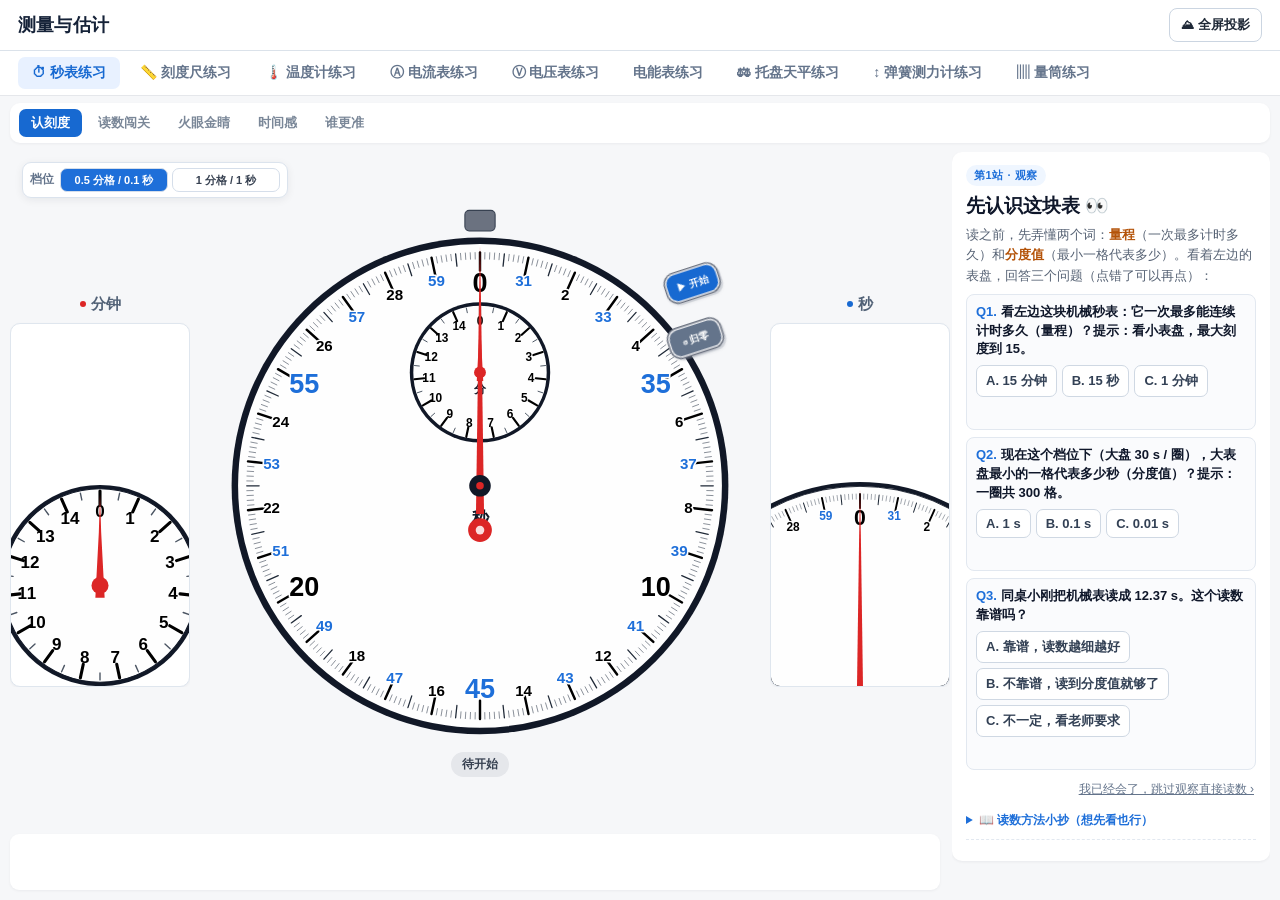
==== index.html @ d0ea03cc "Use slimmer separated segments for the meter LCD" ====
<!DOCTYPE html>
<html lang="zh-CN">
<head>
<meta charset="UTF-8">
<meta name="viewport" content="width=device-width, initial-scale=1.0">
<title>测量与估计</title>
<style>
  * { box-sizing: border-box; margin: 0; padding: 0; }
  html, body { height: 100%; }
  body {
    font-family: "Microsoft YaHei", "PingFang SC", "Segoe UI", sans-serif;
    background: #f0f2f5;
    color: #1f2937;
    display: flex;
    flex-direction: column;
    overflow: hidden;
  }
  header {
    display: flex; align-items: center; justify-content: space-between;
    padding: 8px 20px;
    background: #ffffff;
    border-bottom: 2px solid #1e6fd9;
    flex: 0 0 auto;
    z-index: 10;
  }
  header h1 { font-size: clamp(16px, 2vmin, 24px); color: #1e6fd9; }
  button { font-family: inherit; cursor: pointer; }

  /* ========== 主三栏布局 ========== */
  .workspace {
    flex: 1 1 auto; display: flex; min-height: 0; overflow: hidden;
  }

  /* ------ 第一栏：完整秒表（左） ------ */
  .col-watch {
    flex: 0 0 52%;
    display: flex; flex-direction: column;
    align-items: center; justify-content: center;
    padding: 10px; min-width: 0;
  }
  .watch-container {
    width: min(84vmin, 744px);
    height: min(84vmin, 744px);
    max-width: 100%; max-height: calc(100% - 44px);
  }
  .watch-container svg { width: 100%; height: 100%; display: block; }
  .status-bar {
    margin-top: 8px;
    font-size: clamp(15px, 2vmin, 22px); font-weight: bold;
    padding: 6px 24px; border-radius: 999px; letter-spacing: 1px;
    white-space: nowrap;
  }
  .status-bar.idle    { background: #e5e7eb; color: #374151; }
  .status-bar.running { background: #dcfce7; color: #15803d; animation: pulse 1s infinite; }
  .status-bar.stopped { background: #fee2e2; color: #b91c1c; }
  @keyframes pulse { 50% { opacity: 0.55; } }

  /* ------ 第二栏：两个局部放大图 ------ */
  .col-zoom {
    flex: 1 1 auto; display: flex; flex-direction: column;
    justify-content: flex-start;
    gap: 8px; padding: 10px 4px; min-width: 0; overflow: hidden;
  }

  .zoom-card {
    flex: 0 0 45%;
    background: transparent; border: 0;
    padding: 0; display: flex; flex-direction: column;
    overflow: hidden; min-height: 0;
  }

  .zoom-card-title {
    font-size: 24px; font-weight: bold; color: #1e6fd9;
    margin: 0 0 1px 3px; padding-left: 7px;
    border-left: 3px solid #1e6fd9; flex: 0 0 auto;
    line-height: 1.2;
  }

  .zoom-svg-wrap {
    flex: 1 1 auto; display: flex; align-items: stretch; justify-content: stretch;
    min-height: 0; overflow: hidden; background: #fff; position: relative;
    border-radius: 8px; box-shadow: 0 2px 4px rgba(0,0,0,0.05);
  }

  .zoom-svg-wrap svg {
    width: 100%; height: 100%; display: block;
  }

  /* 放大图遮罩（计时中显示） */
  .zoom-placeholder {
    display: none; width: 100%; height: 100%;
    align-items: center; justify-content: center;
    color: #4b5563; font-size: 15px; font-weight: bold;
    background: #f3f4f6; position: absolute; top: 0; left: 0; z-index: 2;
  }
  .is-running .zoom-placeholder { display: flex; }
  .is-running svg { display: none; }

  /* ------ 第三栏：控制面板（右） ------ */
  .ctrl-panel {
    flex: 0 0 280px; display: flex; flex-direction: column; gap: 8px;
    padding: 10px 14px; background: #ffffff;
    border-left: 1px solid #d1d5db; overflow-y: auto; min-width: 220px;
  }

  .mode-toggle { display: flex; gap: 6px; margin-bottom: 6px; }
  .mode-btn {
    flex: 1; border: 2px solid #cbd5e1; background: #fff; color: #374151;
    border-radius: 8px; padding: 7px 4px; font-size: 12px; font-weight: bold; line-height: 1.3;
  }
  .mode-btn.active { background: #1e6fd9; border-color: #1e6fd9; color: #fff; }
  .btn {
    border: 2px solid #cbd5e1; background: #ffffff; color: #1f2937;
    border-radius: 8px; padding: 9px 10px; font-size: 15px; font-weight: bold;
    transition: all .15s;
  }
  .btn:hover:not(:disabled) { background: #eff6ff; border-color: #1e6fd9; }
  .btn:disabled { opacity: .45; cursor: not-allowed; }
  .btn.big { width: 100%; padding: 13px; font-size: 18px; border-radius: 10px; }
  .btn.start { background: #16a34a; border-color: #16a34a; color: #fff; }
  .btn.start:hover:not(:disabled) { background: #15803d; }
  .btn.stop { background: #dc2626; border-color: #dc2626; color: #fff; }
  .btn.stop:hover:not(:disabled) { background: #b91c1c; }
  .btn.primary { background: #1e6fd9; border-color: #1e6fd9; color: #fff; flex: 1; }
  .btn.primary:hover:not(:disabled) { background: #1a5bb5; }
  .row { display: flex; gap: 8px; }
  .row .btn { flex: 1; }

  .answer-section h2 {
    font-size: 15px; color: #1e6fd9; border-left: 4px solid #1e6fd9;
    padding-left: 8px; margin: 6px 0 5px;
  }
  .inputs { display: flex; align-items: center; gap: 6px; flex-wrap: wrap; }
  .inputs label { font-size: 16px; font-weight: bold; }
  .inputs input {
    width: 72px; font-size: 19px; font-weight: bold; text-align: center;
    padding: 6px 4px; border: 2px solid #cbd5e1; border-radius: 8px; color: #1f2937;
  }
  .inputs input:focus { outline: none; border-color: #1e6fd9; }

  .feedback {
    margin-top: 6px; padding: 10px; border-radius: 8px;
    font-size: 15px; font-weight: bold; line-height: 1.5; display: none;
  }
  .feedback.good { display: block; background: #dcfce7; color: #15803d; border: 2px solid #16a34a; }
  .feedback.warn { display: block; background: #ffedd5; color: #c2410c; border: 2px solid #ea580c; }
  .feedback.bad  { display: block; background: #fee2e2; color: #b91c1c; border: 2px solid #dc2626; }

  .answer-box {
    padding: 10px 12px; border-radius: 8px; background: #fffbeb;
    border: 2px solid #f59e0b; font-size: 14px; line-height: 1.6;
  }
  .answer-box .big { font-size: 18px; font-weight: bold; color: #b45309; }
  .answer-overlay {
    display: none; position: fixed; top: 0; left: 0; width: 100%; height: 100%;
    background: rgba(0,0,0,0.45); z-index: 1000;
    align-items: center; justify-content: center;
  }
  .answer-overlay.show { display: flex; }
  .answer-modal {
    background: #fffbeb; border: 3px solid #f59e0b; border-radius: 16px;
    padding: 24px 32px; max-width: 800px; width: 90%;
    box-shadow: 0 8px 32px rgba(0,0,0,0.25); position: relative;
    font-size: 16px; line-height: 1.7;
  }
  .answer-modal .big { font-size: 36px; font-weight: bold; color: #b45309; margin: 0; white-space: nowrap; }
  .answer-modal .detail { font-size: 15px; color: #374151; margin-top: 4px; }
  .answer-modal .close-btn {
    position: absolute; top: 10px; right: 14px; font-size: 24px;
    background: none; border: none; cursor: pointer; color: #92400e; line-height: 1;
  }
  .answer-modal .close-btn:hover { color: #dc2626; }
  .hidden { display: none !important; }

  /* ========== 标签页导航 ========== */
  .tabs { display: flex; gap: 6px; padding: 8px 20px; background: #ffffff; border-bottom: 2px solid #e5e7eb; flex: 0 0 auto; }
  .tab-btn {
    border: 2px solid #cbd5e1; background: #fff; color: #374151;
    border-radius: 8px; padding: 8px 18px; font-size: 15px; font-weight: bold; cursor: pointer;
  }
  .tab-btn.active { background: #1e6fd9; border-color: #1e6fd9; color: #fff; }
  .tab-panel { display: none; flex: 1 1 auto; min-height: 0; }
  .tab-panel.active { display: flex; flex-direction: column; }

  /* ========== 刻度尺练习 ========== */
  .ruler-workspace {
    flex: 1 1 auto; display: flex; min-height: 0; overflow: hidden;
  }
  .ruler-main {
    flex: 0 0 55%; display: flex; flex-direction: column;
    align-items: center; justify-content: center; padding: 10px; min-width: 0;
  }
  .ruler-svg-wrap {
    width: 100%; max-width: 900px; background: #fff; border-radius: 8px;
    box-shadow: 0 2px 4px rgba(0,0,0,0.05); padding: 10px; position: relative;
  }
  .ruler-svg-wrap svg { width: 100%; height: auto; display: block; }
  .ruler-status {
    margin-top: 8px; font-size: clamp(15px, 2vmin, 22px); font-weight: bold;
    padding: 6px 24px; border-radius: 999px; letter-spacing: 1px; white-space: nowrap;
  }
  .ruler-status.idle    { background: #e5e7eb; color: #374151; }
  .ruler-status.ready   { background: #fee2e2; color: #b91c1c; }
  .ruler-zoom-col {
    flex: 1 1 auto; display: flex; flex-direction: column; justify-content: flex-start;
    gap: 8px; padding: 10px 4px; min-width: 0; overflow: hidden;
  }
  .ruler-zoom-card { flex: 1 1 auto; display: flex; flex-direction: column; min-height: 0; overflow: hidden; }
  .ruler-zoom-card .zoom-card-title {
    font-size: 24px; font-weight: bold; color: #4b5563;
    margin: 0 0 3px 3px; padding-left: 7px; border-left: 3px solid #4b5563; flex: 0 0 auto; line-height: 1.2;
  }
  .ruler-zoom-card .ruler-zoom-wrap {
    flex: 1 1 auto; min-height: 0; overflow: hidden; background: #fff; border-radius: 8px;
    box-shadow: 0 2px 4px rgba(0,0,0,0.05); display: flex; align-items: center; justify-content: center;
  }
  .ruler-zoom-card svg { width: 100%; height: 100%; display: block; }
  @media (max-width: 1100px) {
    .ruler-workspace { flex-direction: column; overflow-y: auto; }
    .ruler-main { flex: none; }
    .ruler-zoom-col { flex: none; min-width: 0; }
    .ruler-zoom-card { flex: 1; }
  }

  .stats {
    font-size: 14px; color: #374151; display: flex; align-items: center; gap: 4px;
    margin-top: 4px;
  }
  .stats b { color: #1e6fd9; font-size: 17px; }
  .stats button { margin-left: auto; font-size: 12px; padding: 3px 8px; border-radius: 6px; border: 1px solid #cbd5e1; background: #fff; }

  details.method { font-size: 13px; color: #374151; margin-top: 4px; }
  details.method summary { cursor: pointer; font-weight: bold; color: #1e6fd9; font-size: 14px; }
  details.method p { margin-top: 4px; line-height: 1.6; }
  .tips { font-size: 12px; color: #4b5563; margin-top: 4px; }

  /* ===== 素养升级组件 ===== */
  .h2-row { display: flex; justify-content: space-between; align-items: center; }
  .h2-row .mode-switch { display: flex; gap: 4px; }
  .mode-switch .mini {
    font-size: 11px; padding: 3px 8px; border-radius: 999px; font-weight: bold;
    border: 1.5px solid #cbd5e1; background: #fff; color: #374151; cursor: pointer;
  }
  .mode-switch .mini.active { background: #1e6fd9; border-color: #1e6fd9; color: #fff; }

  .spec-bar {
    font-size: 12px; line-height: 1.55; color: #374151;
    background: #eff6ff; border: 1.5px solid #bfdbfe; border-radius: 8px;
    padding: 6px 10px; margin-bottom: 6px;
  }
  .spec-bar b { color: #1e6fd9; }
  .spec-bar .cmp { display: block; margin-top: 3px; font-size: 11.5px; color: #92400e; }
  .spec-bar .cmp b { color: #b45309; }

  .diff-toggle { display: flex; gap: 4px; margin: 6px 0 6px; }
  .chip-btn {
    flex: 1; border: 1.5px solid #cbd5e1; background: #fff; color: #374151;
    border-radius: 999px; padding: 3px 2px; font-size: 11.5px; cursor: pointer;
    line-height: 1.25; font-family: inherit;
  }
  .chip-btn:hover { border-color: #1e6fd9; }
  .chip-btn.active { background: #1e6fd9; border-color: #1e6fd9; color: #fff; }

  /* 数字秒表 LCD 读条 */
  .digital-readout {
    display: none; align-items: center; gap: 12px;
    background: #111827; border-radius: 10px; padding: 5px 14px;
    margin: 2px 2px 6px; flex: 0 0 auto;
  }
  .digital-readout.on { display: flex; }
  .digital-readout .lcd {
    font-family: "Consolas", "Courier New", monospace; font-size: 28px; font-weight: bold;
    color: #4ade80; letter-spacing: 2px; white-space: nowrap; line-height: 1.15;
  }
  .digital-readout .lcd-cap { color: #d1d5db; font-size: 11.5px; white-space: nowrap; }
  .digital-readout .lcd-cap b { color: #4ade80; }
  .col-zoom.compare .zoom-card { flex: 1 1 0; }

  /* 读表四步自查 */
  .guide-box { margin-top: 6px; }
  .guide-box .gb-title { font-size: 12px; font-weight: bold; color: #1e6fd9; margin-bottom: 3px; }
  .step {
    display: flex; gap: 6px; font-size: 12px; color: #6b7280;
    border-left: 3px solid #d1d5db; padding: 2px 0 2px 8px; margin: 2px 0;
    line-height: 1.45; transition: all .18s;
  }
  .step b { font-weight: bold; color: #4b5563; white-space: nowrap; }
  .step.hl { color: #1f2937; border-left-color: #f59e0b; background: #fffbeb; border-radius: 0 6px 6px 0; }
  .step.hl b { color: #b45309; }
  .step.ok { color: #15803d; border-left-color: #16a34a; }
  .step.ok b { color: #15803d; }

  /* 错因诊断 */
  .diag-box { margin-top: 4px; }
  .diag-quote {
    font-size: 13.5px; line-height: 1.55; background: #fffbeb;
    border: 1.5px solid #f59e0b; border-radius: 8px; padding: 6px 10px; color: #1f2937;
  }
  .diag-quote b { color: #b45309; }
  .diag-opts { display: grid; grid-template-columns: 1fr; gap: 5px; margin-top: 6px; }
  .diag-opts .btn { font-size: 12px; padding: 7px 6px; line-height: 1.35; text-align: left; }
  .diag-opts .btn.right { background: #dcfce7; border-color: #16a34a; color: #15803d; }
  .diag-opts .btn.wrong { background: #fee2e2; border-color: #dc2626; color: #b91c1c; }
  .diag-hint { font-size: 11.5px; color: #4b5563; margin-top: 4px; line-height: 1.5; }

  /* 量感训练卡 */
  .est-card {
    border: 1.5px solid #bfdbfe; background: #eff6ff; border-radius: 10px;
    padding: 8px 10px; margin-top: 8px;
  }
  .est-card .est-head { font-size: 13px; font-weight: bold; color: #1e6fd9; margin-bottom: 2px; }
  .est-card .est-task { font-size: 12.5px; margin: 3px 0; color: #1f2937; line-height: 1.5; }
  .est-card .est-task b { font-size: 14px; color: #b45309; }
  .est-readout {
    font-family: "Consolas", "Courier New", monospace; font-size: 22px; font-weight: bold;
    color: #111827; text-align: center; margin: 5px 0 4px; min-height: 27px;
  }
  .est-card input { width: 62px; font-size: 14px; }
  .est-small { font-size: 11.5px; color: #4b5563; line-height: 1.5; }
  .est-card .feedback { font-size: 12.5px; padding: 6px 8px; margin-top: 5px; }
  .row .grow0 { flex: 0 0 auto; }
  .row .grow1 { flex: 1; }

  .faq-btn-row { display: flex; gap: 6px; margin: 6px 0 0; }
  .faq-btn-row .btn { flex: 1; font-size: 12px; padding: 6px 4px; line-height: 1.3; }
  details.method .plain { margin-top: 4px; line-height: 1.7; }
  details.method ul { margin: 4px 0 0 18px; line-height: 1.7; }

  @media (max-width: 1100px) {
    .workspace { flex-direction: column; overflow-y: auto; }
    body { overflow: auto; }
    .col-watch { flex: none; }
    .col-zoom { flex: none; flex-direction: row; min-width: 0; }
    .zoom-card { flex: 1; }
    .ctrl-panel { flex: none; border-left: none; border-top: 1px solid #d1d5db; }
  }

  /* ============================================================
     v2 学习旅程布局（面向 13-15 岁：一次只呈现一个环节）
     ============================================================ */
  #tab-watch { overflow: hidden; }

  /* —— 旅程导航条 —— */
  .journey {
    flex: 0 0 auto; display: flex; align-items: center; gap: 2px;
    padding: 8px 14px; margin: 8px 12px 0; background: #ffffff;
    border-radius: 14px; box-shadow: 0 1px 4px rgba(15,23,42,.08);
    flex-wrap: wrap; position: relative; z-index: 5;
  }
  .j-node {
    display: flex; align-items: center; gap: 6px;
    border: 0; background: #f1f5f9; color: #64748b;
    border-radius: 999px; padding: 7px 14px 7px 10px;
    font-size: 15px; font-weight: 700; cursor: pointer;
    transition: all .18s; line-height: 1.2;
  }
  .j-node .j-ic { font-size: 16px; }
  .j-node:hover:not(.cur) { background: #e2e8f0; color: #334155; }
  .j-node.cur {
    background: #1e6fd9; color: #fff;
    box-shadow: 0 3px 10px rgba(30,111,217,.35);
    animation: jpulse 2.2s infinite;
  }
  .j-node.done { background: #dcfce7; color: #15803d; }
  .j-node.cur.done { background: #1e6fd9; color: #fff; box-shadow: 0 3px 10px rgba(30,111,217,.35); }
  .j-node.done::before { content: "\2713"; font-weight: 900; font-size: 13px; }
  .j-arrow { color: #94a3b8; font-size: 18px; padding: 0 2px; font-weight: 700; }
  .j-hint {
    margin-left: auto; font-size: 13px; color: #64748b; font-weight: 600;
    max-width: 44%; text-align: right; line-height: 1.45;
  }
  .j-hint b { color: #1e6fd9; }
  @keyframes jpulse { 50% { box-shadow: 0 3px 16px rgba(30,111,217,.5); } }

  /* —— 工作区：舞台(左) + 任务卡(右) —— */
  .workspace {
    display: grid;
    grid-template-columns: minmax(0, 1fr) 356px;
    gap: 12px; padding: 10px 12px 12px;
    min-height: 0; overflow: hidden;
    flex: 1 1 auto;
  }
  .stage-col { display: flex; flex-direction: column; gap: 8px; min-width: 0; min-height: 0; }
  .stage-top { display: flex; gap: 10px; flex: 1 1 auto; min-height: 0; min-width: 0; }

  /* 表盘（舞台主角） */
  #tab-watch .col-watch {
    flex: 1 1 auto; display: flex; flex-direction: column;
    align-items: center; justify-content: center; min-width: 0;
  }
  #tab-watch .watch-container {
    width: 100%; max-width: min(56vmin, 640px); aspect-ratio: 1 / 1;
    max-height: calc(100% - 60px);
  }
  .dial-spec {
    margin-top: 6px; font-size: 14px; font-weight: 700; color: #4338ca;
    background: #eef2ff; border: 1px solid #c7d2fe; padding: 3px 14px;
    border-radius: 999px; white-space: nowrap; letter-spacing: .5px;
  }

  /* 放大镜列 */
  #tab-watch .col-zoom {
    flex: 0 0 250px; display: flex; flex-direction: column; gap: 8px;
    min-height: 0; padding: 2px 0; min-width: 0;
  }
  #tab-watch .zoom-card { flex: 1 1 0; min-height: 0; }
  #tab-watch .zoom-card-title { font-size: 17px; }
  #tab-watch .digital-readout { margin: 0 0 2px; }

  /* 控制台 */
  .console {
    flex: 0 0 auto; background: #ffffff; border-radius: 14px;
    box-shadow: 0 1px 4px rgba(15,23,42,.08);
    padding: 10px 14px; display: flex; flex-direction: column; gap: 8px;
  }
  .console-row { display: flex; gap: 10px; align-items: stretch; }
  .console-row .mode-toggle { flex: 0 0 auto; margin: 0; align-items: center; }
  .console-row .mode-btn { font-size: 13px; padding: 10px 8px; min-width: 120px; }
  .console-row .controls { flex: 1; display: flex; gap: 8px; }
  .console-row .controls #startStopBtn { flex: 2.2; margin: 0; }
  .console-row .controls #resetBtn,
  .console-row .controls #randomBtn { flex: 1; }
  #inputModeBox .inputs { display: flex; align-items: center; gap: 6px; }
  #inputModeBox .inputs input {
    width: 96px; border: 2px solid #cbd5e1; border-radius: 8px;
    font-size: 20px; font-weight: 700; padding: 6px 8px; color: #1f2937;
  }
  .inp-hint { font-size: 13px; color: #64748b; margin-left: 8px; }
  .console-foot {
    display: flex; align-items: center; justify-content: space-between;
    border-top: 1px dashed #e2e8f0; padding-top: 6px; gap: 10px;
  }
  .console-foot .stats { background: transparent; padding: 0; font-size: 13px; }
  .console-foot .tips { font-size: 12px; color: #94a3b8; margin: 0; }

  /* —— 右侧任务卡 —— */
  .quest-col { min-height: 0; overflow-y: auto; overflow-x: hidden; }
  .quest-card {
    background: #ffffff; border-radius: 16px; box-shadow: 0 1px 4px rgba(15,23,42,.08);
    padding: 14px 16px 16px; display: flex; flex-direction: column; gap: 10px;
  }
  .q-panel { display: none; }
  .q-panel.active { display: flex; flex-direction: column; gap: 10px; }
  .q-no {
    align-self: flex-start; font-size: 12px; font-weight: 800; letter-spacing: 1.5px;
    color: #1e6fd9; background: #eff6ff; border-radius: 999px; padding: 3px 12px;
  }
  .q-title { font-size: 21px; font-weight: 800; color: #0f172a; line-height: 1.25; }
  .q-desc { font-size: 15px; color: #475569; line-height: 1.65; }
  .q-desc b { color: #b45309; }
  .q-cta .q-go {
    width: 100%; font-size: 16px; padding: 12px; border-radius: 12px;
    background: #16a34a; border-color: #16a34a; color: #fff;
    animation: ctaGlow 1.6s infinite;
  }
  .q-cta .q-go:hover:not(:disabled) { background: #15803d; }
  @keyframes ctaGlow { 50% { box-shadow: 0 0 0 7px rgba(22,163,74,.16); } }
  .q-done {
    background: #f0fdf4; border: 2px solid #86efac; border-radius: 12px;
    padding: 10px 12px; text-align: center;
  }
  .q-done-txt { font-size: 15px; font-weight: 700; color: #15803d; margin-bottom: 8px; }
  .q-skip { text-align: right; }
  .linkish {
    border: 0; background: none; color: #64748b; font-size: 13px;
    text-decoration: underline; cursor: pointer; padding: 2px;
  }
  .linkish:hover { color: #1e6fd9; }
  .q-streak { font-size: 14px; font-weight: 700; color: #1e6fd9; text-align: center; min-height: 20px; }
  .q-handson {
    background: #fffbeb; border: 1.5px solid #fcd34d; border-radius: 12px; padding: 10px 12px;
  }
  .qh-title { font-weight: 800; color: #92400e; font-size: 15px; margin-bottom: 4px; }
  .qh-txt { font-size: 14px; color: #78350f; line-height: 1.6; }

  /* 任务卡反馈位（判题后按需出现） */
  .quest-foot { border-top: 1px dashed #e2e8f0; padding-top: 8px; margin-top: 2px; }
  #feedback { white-space: pre-line; line-height: 1.6; font-size: 15px; }

  /* 环节 1 观察问答 */
  .qa-wrap { display: flex; flex-direction: column; gap: 12px; }
  .qa-item { border: 1.5px solid #e2e8f0; border-radius: 12px; padding: 10px 12px; background: #f8fafc; }
  .qa-q { font-size: 15px; font-weight: 700; color: #0f172a; margin-bottom: 8px; line-height: 1.5; }
  .qa-q .qa-n { color: #1e6fd9; margin-right: 4px; }
  .qa-opts { display: flex; gap: 8px; flex-wrap: wrap; }
  .qa-btn {
    border: 2px solid #cbd5e1; background: #fff; border-radius: 10px;
    padding: 8px 14px; font-size: 15px; font-weight: 700; color: #334155; cursor: pointer;
    transition: all .15s;
  }
  .qa-btn:hover:not(:disabled) { border-color: #1e6fd9; background: #eff6ff; }
  .qa-btn.correct { background: #16a34a; border-color: #16a34a; color: #fff; }
  .qa-btn.wrong { background: #fee2e2; border-color: #dc2626; color: #b91c1c; }
  .qa-btn:disabled { cursor: default; opacity: .6; }
  .qa-fb { margin-top: 6px; font-size: 14px; font-weight: 700; min-height: 18px; }
  .qa-fb.ok { color: #15803d; }
  .qa-fb.no { color: #b91c1c; }

  /* 既有卡片放进任务卡后的紧凑适配 */
  .quest-card .spec-bar { font-size: 13px; line-height: 1.6; margin: 0; padding: 8px 10px; }
  .quest-card .est-card { background: #f8fafc; border: 1.5px solid #e2e8f0; }
  .quest-card .diag-quote { font-size: 15px; }
  .quest-card .diag-opts { display: flex; flex-direction: column; gap: 6px; }
  .quest-card .diag-opts .btn { text-align: left; font-size: 14px; white-space: normal; line-height: 1.4; }
  .quest-card .method { font-size: 14px; color: #475569; }
  .quest-card .method summary { cursor: pointer; font-weight: 700; color: #1e6fd9; }
  .quest-card .method p, .quest-card .method ul { margin-top: 6px; line-height: 1.7; padding-left: 18px; }

  /* 窄屏：任务卡移到舞台下方 */
  @media (max-width: 1180px) {
    .workspace {
      grid-template-columns: minmax(0, 1fr);
      overflow-y: auto;
    }
    #tab-watch .col-watch { min-width: 300px; }
    #tab-watch .watch-container { max-width: min(72vw, 480px); }
    .stage-top { flex-wrap: wrap; }
    #tab-watch .col-zoom { flex: 1 1 100%; flex-direction: row; }
    #tab-watch .zoom-card { flex: 1 1 0; }
    .quest-col { overflow: visible; }
    .j-hint { display: none; }
  }


  /* ==========================================================
     v3 极简课堂 UI：功能不减，视觉只保留“工具 + 当前任务 + 操作”
     ========================================================== */
  body { background:#f6f7f9; color:#172033; }
  header { padding:8px 18px; border-bottom:1px solid #dbe2ea; background:#fff; }
  header h1 { font-size:18px; color:#152238; letter-spacing:.2px; }
  #fullscreenBtn { padding:7px 11px; font-size:13px; border:1px solid #cbd5e1; border-radius:8px; }

  .tabs { gap:6px; padding:6px 18px; border-bottom:1px solid #e5e7eb; }
  .tab-btn { border:0; background:transparent; color:#64748b; border-radius:7px; padding:7px 14px; font-size:14px; }
  .tab-btn.active { background:#e8f1ff; color:#1769d1; }

  #tab-watch { overflow:hidden; }
  .journey {
    margin:7px 10px 0; padding:6px 9px; border-radius:10px; box-shadow:0 1px 3px rgba(15,23,42,.05);
    gap:4px; flex-wrap:nowrap; background:#fff;
  }
  .j-node {
    padding:6px 12px; border-radius:7px; background:transparent; color:#7a8798;
    font-size:13px; font-weight:700; box-shadow:none; animation:none !important;
  }
  .j-node .j-ic { display:none; }
  .j-node.cur { background:#1769d1; color:#fff; box-shadow:none; }
  .j-node.cur .j-ic { color:#fff; }
  .j-node.done { background:#eef7f0; color:#2f7d46; }
  .j-node.done .j-ic { color:#2f7d46; }
  .j-node.done::before { display:none; }
  .j-arrow { display:none; }
  .j-hint { display:none; }

  .workspace {
    grid-template-columns:minmax(0,1fr) 318px;
    gap:12px; padding:9px 10px 10px;
  }
  .stage-col { gap:8px; }
  .stage-top { flex-direction:column; gap:7px; }
  #tab-watch .col-watch { min-height:0; flex:1 1 auto; }
  #tab-watch .watch-container {
    width:min(47vh, 560px); height:min(47vh, 560px); flex:0 0 auto;
    max-width:100%; max-height:none;
  }
  body[data-journey="1"] #tab-watch .watch-container,
  body[data-journey="4"] #tab-watch .watch-container {
    width:min(65vh, 680px); height:min(65vh, 680px);
  }
  body[data-journey="5"] #tab-watch .watch-container {
    width:min(49vh, 580px); height:min(49vh, 580px);
  }
  .status-bar { margin-top:4px; padding:4px 16px; font-size:13px; letter-spacing:0; }
  .dial-spec { display:none; }
  .status-bar.running { animation:none; }
  .dial-spec {
    margin-top:4px; padding:2px 9px; font-size:11px; font-weight:600;
    color:#64748b; background:#fff; border:1px solid #e2e8f0;
  }

  /* 放大视图变成“读数辅助条”，不再与大表盘争夺主视觉 */
  #tab-watch .col-zoom {
    flex:0 0 100px; display:flex; flex-direction:row; gap:8px; padding:14px 0 0; min-height:0;
  }
  #tab-watch .zoom-card { flex:1 1 0; min-height:0; }
  #tab-watch .zoom-card-title {
    font-size:12px; color:#64748b; border-left:0; padding-left:2px; margin:0 0 3px; line-height:1.1;
  }
  .zoom-svg-wrap { border-radius:7px; box-shadow:none; border:1px solid #e5eaf0; }
  .zoom-placeholder { font-size:12px; }
  .digital-readout {
    flex:0 0 150px; align-self:flex-end; margin:0 !important; padding:5px 9px; gap:7px; border-radius:7px;
  }
  .digital-readout .lcd { font-size:20px; letter-spacing:1px; }
  .digital-readout .lcd-cap { display:none; }

  /* 第1/4站：没有“读数辅助”时，把空白交还给表盘 */
  body[data-journey="1"] #tab-watch .col-zoom,
  body[data-journey="4"] #tab-watch .col-zoom { display:none; }
  body[data-journey="5"] #tab-watch .zoom-card { display:none; }
  body[data-journey="5"] #tab-watch .col-zoom { align-items:flex-end; }

  .console {
    padding:8px 10px; gap:7px; border-radius:10px; box-shadow:0 1px 3px rgba(15,23,42,.05);
  }
  .spec-bar { display:none; }
  .console-row { gap:8px; }
  .console-row .mode-toggle { gap:4px; }
  .console-row .mode-btn { min-width:0; padding:7px 10px; font-size:12px; border:1px solid #d6dee8; border-radius:7px; }
  .console-row .controls { gap:7px; }
  .console-row .controls #startStopBtn { flex:1.8; }
  .btn { border:1px solid #d2dae5; border-radius:7px; font-size:13px; padding:8px 10px; }
  .btn.big { padding:10px 12px; font-size:16px; border-radius:8px; }
  .btn.start { background:#1769d1; border-color:#1769d1; }
  .btn.start:hover:not(:disabled) { background:#155db8; }
  .btn.stop { background:#d9534f; border-color:#d9534f; }
  .btn.primary { background:#1769d1; border-color:#1769d1; }
  .console-foot { padding-top:5px; border-top:1px solid #edf1f5; }
  .console-foot .tips { display:none; }
  .console-foot .stats { font-size:12px; color:#64748b; }
  .console-foot .stats b { font-size:14px; }

  /* 第1站不要让“开始计时”抢注意力；第5站需要真人操作时再出现 */
  body[data-journey="1"] #startStopBtn,
  body[data-journey="1"] #resetBtn,
  body[data-journey="3"] #startStopBtn,
  body[data-journey="3"] #resetBtn,
  body[data-journey="4"] #startStopBtn,
  body[data-journey="4"] #resetBtn { display:none; }
  body[data-journey="5"] #randomBtn,
  body[data-journey="5"] #inputModeBox { display:none !important; }

  #inputModeBox .inputs { gap:5px; }
  #inputModeBox .inputs input { width:78px; font-size:17px; padding:5px 6px; border:1px solid #cfd8e3; border-radius:7px; }
  .inp-hint { display:none; }
  #inputModeBox .row { margin-top:6px !important; }

  .quest-col { overflow-y:auto; }
  .quest-card {
    border-radius:10px; box-shadow:0 1px 3px rgba(15,23,42,.06); padding:13px 14px 14px; gap:8px;
  }
  .q-panel.active { gap:8px; }
  .q-no { font-size:11px; padding:3px 8px; letter-spacing:.6px; }
  .q-title { font-size:19px; line-height:1.25; }
  .q-desc { font-size:13px; line-height:1.55; color:#566274; }
  .q-desc b { color:#b45309; }
  .q-skip { margin-top:1px; }
  .linkish { font-size:12px; }
  .qa-wrap { gap:7px; }
  .qa-item { border-radius:8px; padding:8px 9px; background:#fafbfd; }
  .qa-q { font-size:13px; line-height:1.45; margin-bottom:6px; }
  .qa-btn { border:1px solid #cfd8e3; border-radius:7px; padding:6px 9px; font-size:13px; }
  .qa-opts { gap:5px; }
  .qa-fb { font-size:12px; line-height:1.45; }
  .q-cta .q-go { padding:9px; font-size:14px; animation:none; border-radius:8px; }
  .q-streak { font-size:12px; }
  .q-handson { border-radius:8px; padding:8px 9px; }
  .qh-title { font-size:13px; margin-bottom:3px; }
  .qh-txt { font-size:12px; line-height:1.5; }
  .quest-foot { padding-top:7px; }
  #feedback { font-size:13px; line-height:1.5; }
  .answer-box { padding:8px 9px; border-radius:8px; }
  .guide-box { margin-top:4px; }
  .guide-box .gb-title { font-size:11px; }
  .step { font-size:11px; padding-left:6px; }

  .diff-toggle { margin:3px 0 2px; }
  .chip-btn { font-size:11px; padding:4px 2px; border-radius:7px; }
  .est-card { padding:8px 9px; border-radius:8px; margin-top:3px; }
  .est-card .est-head, .est-card .est-task { font-size:12px; }
  .est-card .btn { padding:7px 7px; }
  .est-readout { font-size:20px; }
  .faq-btn-row { margin-top:2px; }
  .faq-btn-row .btn { font-size:11px; padding:6px 4px; }

  /* 刻度尺也统一成同一种“工具 + 任务”的轻 UI */
  .ruler-workspace { padding:9px 10px 10px; gap:12px; }
  .ruler-main { flex:1 1 auto; }
  .ruler-svg-wrap { box-shadow:none; border:1px solid #e5eaf0; border-radius:10px; }
  .ruler-zoom-col { flex:0 0 280px; }
  .ruler-zoom-card .zoom-card-title { font-size:13px; }
  .ctrl-panel { flex:0 0 300px; padding:10px 12px; border-left:1px solid #e1e6ed; box-shadow:0 1px 3px rgba(15,23,42,.04); }
  .ctrl-panel .btn.big { font-size:15px; }
  .answer-section h2 { font-size:13px; }
  details.method summary { font-size:12px; }
  details.method { font-size:12px; }

  @media (max-width:1180px) {
    .workspace { grid-template-columns:minmax(0,1fr); }
    .quest-col { max-height:none; }
  }


  /* ==========================================================
     v4：实体秒表操作 + 三段式读数辅助带
     ========================================================== */
  #startPusher,#resetPusher{filter:drop-shadow(0 2px 2px rgba(15,23,42,.13));}
  #startPusher:hover rect,#resetPusher:hover rect{stroke:#1769d1;}
  #startPusher:focus rect,#resetPusher:focus rect{stroke:#1769d1;stroke-width:3.5;}
  #tab-watch .stage-top{flex-direction:column;gap:4px;}
  #tab-watch .col-watch{flex:1 1 auto;min-height:0;}
  #tab-watch .watch-container{width:min(55vh,650px);height:min(55vh,650px);max-width:100%;max-height:100%;flex:0 0 auto;}
  body[data-journey="1"] #tab-watch .watch-container,body[data-journey="4"] #tab-watch .watch-container{width:min(62vh,690px);height:min(62vh,690px);}
  body[data-journey="5"] #tab-watch .watch-container{width:min(54vh,610px);height:min(54vh,610px);}
  .status-bar{margin-top:2px;padding:3px 11px;font-size:12px;}
  #tab-watch .col-zoom{flex:0 0 104px;width:100%;min-height:0;display:grid;grid-template-columns:minmax(0,.84fr) 92px minmax(0,1.32fr);align-items:stretch;gap:8px;padding:2px 0 0;position:relative;}
  #tab-watch .zoom-card{min-width:0;min-height:0;display:flex;flex-direction:column;}
  #tab-watch .zoom-card-title{height:20px;display:flex;align-items:center;gap:5px;font-size:12px;color:#64748b;border:0;padding:0 2px;margin:0 0 3px;line-height:1;}
  .zoom-dot{width:7px;height:7px;border-radius:50%;flex:0 0 auto;}.minute-dot{background:#dc2626;}.second-dot{background:#1769d1;}
  #tab-watch .zoom-svg-wrap{flex:1 1 auto;min-height:0;background:#fff;border:1px solid #dfe6ee;border-radius:8px;box-shadow:none;overflow:hidden;position:relative;}
  #tab-watch .zoom-svg-wrap svg{width:100%;height:100%;display:block;}
  .zoom-placeholder{font-size:11px;color:#94a3b8;}
  .zoom-context{min-width:0;display:flex;flex-direction:column;align-items:center;justify-content:flex-start;}
  .zoom-context-title{height:20px;display:flex;align-items:center;justify-content:center;font-size:11px;color:#94a3b8;}
  #zoomContext{width:100%;height:84px;display:block;}
  .digital-readout{position:absolute!important;right:0;top:-29px;z-index:3;width:auto;min-width:126px;margin:0!important;padding:4px 8px!important;border-radius:7px;box-shadow:0 1px 2px rgba(15,23,42,.16);}
  .digital-readout .lcd{font-size:17px!important;letter-spacing:.5px;}.digital-readout .lcd-cap{display:none;}
  .console{padding:7px 10px 6px;gap:5px;border-radius:9px;}
  .console-tools-row{align-items:center;gap:8px;}.mode-caption{flex:0 0 auto;font-size:12px;color:#64748b;font-weight:700;}
  .console-row .mode-toggle{gap:4px;}.console-row .mode-btn{min-width:118px;padding:6px 9px;font-size:12px;border:1px solid #d5deea;}
  .compact-controls{margin-left:auto;flex:0 0 auto!important;}.random-btn{padding:6px 12px;font-size:12px;font-weight:700;}.legacy-control{display:none!important;}
  .answer-bar{display:flex;align-items:center;gap:8px;padding-top:5px;border-top:1px solid #edf1f5;}
  .answer-label{font-size:13px;font-weight:800;color:#334155;white-space:nowrap;}.answer-fields{display:flex;align-items:center;gap:4px;}
  .answer-fields input{width:72px!important;height:36px;font-size:17px!important;text-align:center;font-weight:700;padding:4px 6px!important;border:1px solid #cbd5e1!important;border-radius:7px!important;color:#0f172a;}
  .answer-fields input:focus{outline:2px solid rgba(23,105,209,.14);border-color:#1769d1!important;}.answer-unit{font-size:13px;font-weight:700;color:#64748b;margin-right:2px;}
  .answer-actions{display:flex;gap:6px;margin-left:auto;}.answer-actions .btn{min-width:82px;padding:7px 10px;}.answer-actions .btn.primary{min-width:92px;}
  .console-foot{padding-top:4px;}.console-foot .tips{display:none;}.console-foot .stats{font-size:11.5px;}.console-foot .stats b{font-size:13px;}
  body[data-journey="1"] #tab-watch .col-zoom,body[data-journey="4"] #tab-watch .col-zoom{display:none;}
  body[data-journey="5"] #tab-watch .zoom-card-small,body[data-journey="5"] #tab-watch .zoom-card-large{display:none;}
  @media (max-width:1180px){#tab-watch .watch-container{width:min(58vw,480px);height:min(58vw,480px);}#tab-watch .col-zoom{flex:0 0 94px;grid-template-columns:minmax(0,.9fr) 76px minmax(0,1.15fr);}#zoomContext{height:76px;}.answer-label{display:none;}}



  /* ==========================================================
     v5：统一“课堂工具”界面——刻度尺五站 + 更克制的秒表辅助带
     ========================================================== */
  .ruler-journey{flex:0 0 auto;display:flex;align-items:center;gap:0;margin:7px 10px 0;padding:5px 9px;background:#fff;border-radius:10px;box-shadow:0 1px 3px rgba(15,23,42,.05);}
  .rj-node{border:0;background:transparent;color:#7a8798;border-radius:7px;padding:7px 12px;font:700 13px/1.2 inherit;display:flex;align-items:center;gap:7px;cursor:pointer;white-space:nowrap;}
  .rj-node:hover{background:#f4f7fb;color:#334155}.rj-node.cur{background:#1769d1;color:#fff}.rj-node.done{background:#eef7f0;color:#2f7d46}.rj-num{width:18px;height:18px;border-radius:50%;display:inline-flex;align-items:center;justify-content:center;background:#e8edf4;font-size:11px;color:#66758a}.rj-node.cur .rj-num{background:rgba(255,255,255,.2);color:#fff}.rj-node.done .rj-num{background:#d7efdc;color:#2f7d46}.rj-line{height:1px;width:18px;background:#dfe5ec}.rj-hint{margin-left:auto;color:#94a3b8;font-size:12px;white-space:nowrap}
  .ruler-workspace-v3{display:grid;grid-template-columns:minmax(0,1fr) 330px;gap:12px;min-height:0;flex:1;padding:9px 10px 10px;overflow:hidden}
  .ruler-stage-v3{min-width:0;min-height:0;display:grid;grid-template-rows:minmax(300px,1fr) 116px auto;gap:8px}
  .ruler-tool-v3{min-height:0;display:flex;flex-direction:column;align-items:center;justify-content:center;overflow:hidden}
  .ruler-svg-wrap-v3{width:100%;max-width:1120px;background:#fff;border:1px solid #e2e8f0;border-radius:10px;box-shadow:none;padding:10px 14px;overflow:hidden;max-height:100%}.ruler-svg-wrap-v3 svg{width:100%;height:auto;max-height:100%;display:block}
  .ruler-status-v3{margin-top:5px;font-size:12px;font-weight:700;padding:4px 12px;border-radius:999px;background:#f1f5f9;color:#64748b}.ruler-status-v3.ready{background:#fff1f2;color:#be123c}.ruler-status-v3.idle{background:#f1f5f9;color:#64748b}
  .ruler-zoom-v3{display:flex;flex-direction:column;min-height:0;align-items:stretch}.ruler-zoom-label{height:18px;font-size:12px;color:#64748b;font-weight:700;display:flex;align-items:center}.ruler-zoom-wrap-v3{flex:1;background:#fff;border:1px solid #e2e8f0;border-radius:8px;overflow:hidden}.ruler-zoom-wrap-v3 svg{width:100%;height:100%;display:block}
  .ruler-console-v3{background:#fff;border:1px solid #e2e8f0;border-radius:9px;padding:7px 9px;box-shadow:0 1px 3px rgba(15,23,42,.04)}
  .ruler-tool-row-v3{display:flex;align-items:center;gap:8px}.ruler-mode-group-v3{display:flex;align-items:center;gap:7px}.tool-caption{font-size:12px;color:#64748b;font-weight:800}.ruler-tool-row-v3 .mode-toggle{margin:0;gap:4px}.ruler-tool-row-v3 .mode-btn{min-width:105px;padding:6px 10px;font-size:12px;border:1px solid #d5deea;border-radius:7px}.ruler-random-v3{margin-left:auto;padding:6px 12px;font-size:12px}
  .ruler-answer-v3{display:flex;align-items:center;gap:6px;margin-top:6px;padding-top:6px;border-top:1px solid #edf1f5}.answer-label-v3{font-size:12px;font-weight:800;color:#334155}.ruler-answer-v3 input{width:90px;height:34px;text-align:center;font-size:17px;font-weight:700;border:1px solid #cbd5e1;border-radius:7px}.answer-unit-v3{font-size:12px;font-weight:700;color:#64748b}.ruler-answer-v3 .btn{padding:6px 12px;font-size:12px}.ruler-answer-v3 .primary{margin-left:auto}.ruler-foot-v3{display:flex;align-items:center;margin-top:5px;font-size:11px;color:#64748b}.ruler-stats-v3 b{color:#1769d1;font-size:13px}.mini-clear-v3{margin-left:8px;border:1px solid #d5deea;background:#fff;border-radius:6px;padding:2px 7px;font-size:11px;color:#64748b}
  .ruler-quest-v3{min-height:0;overflow-y:auto}.ruler-q-card-v3{background:#fff;border-radius:12px;box-shadow:0 1px 4px rgba(15,23,42,.06);padding:14px;min-height:100%}.rq-panel{display:none}.rq-panel.active{display:flex;flex-direction:column;gap:8px}.rq-kicker{font-size:11px;font-weight:800;color:#1769d1;letter-spacing:.5px}.rq-title{font-size:20px;line-height:1.25;font-weight:800;color:#0f172a}.rq-desc{font-size:13px;line-height:1.6;color:#526072}.rq-desc b{color:#b45309}.rq-qa-wrap{display:flex;flex-direction:column;gap:6px}.rq-qa-item{border:1px solid #e2e8f0;background:#f8fafc;border-radius:8px;padding:8px}.rq-qa-q{font-size:13px;font-weight:700;line-height:1.45;margin-bottom:6px}.rq-qa-opts{display:flex;gap:5px;flex-wrap:wrap}.rq-qa-opts button,.rq-fault-opts button,.rq-compare button{border:1px solid #cfd8e3;background:#fff;border-radius:7px;padding:6px 9px;font:700 12px/1.35 inherit;color:#334155;cursor:pointer}.rq-qa-opts button:hover,.rq-fault-opts button:hover,.rq-compare button:hover{border-color:#1769d1;background:#f4f8ff}.rq-qa-opts button.ok,.rq-fault-opts button.ok,.rq-compare button.active{background:#16a34a;border-color:#16a34a;color:#fff}.rq-qa-opts button.no,.rq-fault-opts button.no{background:#fff0f0;border-color:#dc2626;color:#b91c1c}.rq-qa-fb{font-size:11px;font-weight:700;margin-top:4px;line-height:1.45}.rq-done{background:#f0fdf4;border:1px solid #86efac;padding:9px;border-radius:8px;font-size:12px;color:#166534}.rq-done .btn{margin-top:6px;width:100%;font-size:12px;padding:7px}.rq-link{border:0;background:none;text-align:right;color:#7b8794;text-decoration:underline;font-size:11px;cursor:pointer;padding:2px}.rq-mini-rule{background:#f8fafc;border:1px solid #e2e8f0;border-radius:8px;padding:8px;font-size:12px;color:#475569;line-height:1.55}.rq-progress{text-align:center;font-size:12px;font-weight:800;color:#1769d1;min-height:17px}.rq-next-btn{width:100%;font-size:12px;padding:8px}.rq-fault-box{background:#fffbeb;border:1px solid #fcd34d;border-radius:8px;padding:9px;font-size:13px;line-height:1.5}.rq-fault-box strong{color:#92400e;font-size:15px}.rq-fault-hint{font-size:11px;color:#92400e;margin-top:3px}.rq-fault-opts{display:flex;flex-direction:column;gap:5px}.rq-fault-opts button{text-align:left}.rq-secondary{font-size:12px;padding:7px 10px}.rq-est-card{background:#f8fafc;border:1px solid #e2e8f0;border-radius:9px;padding:9px}.rq-est-task{font-size:12px;color:#64748b;font-weight:700}.rq-est-big{font-size:22px;font-weight:800;color:#0f172a;text-align:center;padding:8px 0}.rq-est-row{display:flex;align-items:center;gap:5px}.rq-est-row label{font-size:12px;font-weight:700}.rq-est-row input{width:84px;height:32px;text-align:center;border:1px solid #cbd5e1;border-radius:6px;font-weight:700}.rq-est-row span{font-size:12px;color:#64748b}.rq-est-row .btn{padding:6px 9px;font-size:11px}.rq-est-card .feedback{font-size:12px;padding:6px 7px;margin-top:6px}.rq-compare{display:grid;grid-template-columns:1fr 1fr;gap:6px}.rq-compare button{font-size:13px;padding:10px 6px}.rq-compare-result{min-height:38px;background:#f8fafc;border:1px solid #e2e8f0;border-radius:8px;padding:8px;font-size:12px;line-height:1.55;color:#475569}.rq-takeaway{background:#eef5ff;border:1px solid #c7d8f5;border-radius:8px;padding:8px;font-size:12px;line-height:1.55;color:#334155}.ruler-feedback-v3{font-size:12px;line-height:1.55}.ruler-method-v3{margin-top:auto;padding-top:6px;border-top:1px dashed #e2e8f0;font-size:11px;color:#64748b}.ruler-method-v3 summary{cursor:pointer;color:#1769d1;font-weight:800}.ruler-method-v3>div{margin-top:5px;line-height:1.6}

  /* 秒表：让辅助带真正成为“指针所在区域的放大镜”，而不是三个卡片 */
  #tab-watch .col-zoom{flex:0 0 116px!important;width:100%;display:grid;grid-template-columns:minmax(0,1fr) 78px minmax(0,1.22fr);gap:8px;align-items:stretch;padding:0!important}
  #tab-watch .zoom-card{display:flex;flex-direction:column;min-width:0}.zoom-card-title{height:18px!important;font-size:11px!important;color:#64748b!important;margin:0 0 3px!important;padding:0 2px!important;border:0!important}.zoom-svg-wrap{border:0!important;background:#fff!important;border-radius:6px!important}.zoom-svg-wrap svg{preserveAspectRatio:xMidYMid meet}.zoom-context{display:flex;flex-direction:column;align-items:center}.zoom-context-title{height:18px;font-size:10px;color:#a0a8b4;display:flex;align-items:center}.digital-readout{top:auto!important;bottom:118px!important;right:0!important;min-width:115px!important;padding:4px 7px!important}.digital-readout .lcd{font-size:15px!important}.zoom-dot{width:6px;height:6px}.status-bar{font-size:12px!important;padding:4px 11px!important}.dial-spec{display:none!important}
  #tab-watch .watch-container{width:min(64vh,650px)!important;height:min(64vh,650px)!important;max-width:100%!important;max-height:100%!important}.stage-top{gap:5px!important}
  #tab-watch .console{padding:6px 9px 5px!important}.console-row .mode-btn{font-size:11px!important;min-width:100px!important;padding:6px 8px!important}.random-btn{font-size:11px!important;padding:6px 10px!important}.answer-fields input{height:33px!important}.answer-actions .btn{font-size:11px!important;min-width:74px!important;padding:6px 9px!important}
  @media (max-width:1180px){.ruler-workspace-v3{grid-template-columns:minmax(0,1fr);overflow-y:auto}.ruler-stage-v3{grid-template-rows:auto 100px auto}.ruler-quest-v3{overflow:visible}.rj-hint{display:none}.ruler-svg-wrap-v3{padding:8px}.ruler-answer-v3 .primary{margin-left:0}}


  /* 五站导航统一编号视觉：秒表与刻度尺用同一种学习路径语言 */
  #journeyBar .j-node{gap:7px}.#journeyBar .j-node::before{content:attr(data-go);display:inline-flex;width:18px;height:18px;border-radius:50%;align-items:center;justify-content:center;background:#e8edf4;color:#66758a;font-size:11px;font-weight:800}.#journeyBar .j-node.cur::before{background:rgba(255,255,255,.2);color:#fff}.#journeyBar .j-node.done::before{content:attr(data-go);display:inline-flex;background:#d7efdc;color:#2f7d46}.#journeyBar .j-ic{display:none!important}
  /* 刻度尺状态提示只表达“当前该做什么”，避免沿用秒表的“随机时刻”文案 */
  #tab-ruler .ruler-status-v3{font-size:11px;padding:3px 10px;line-height:1.2}


  /* 秒表旧控制按钮仅作为 JS 兼容占位：界面上只保留表盘上的实体操作键 */
  #tab-watch .console #startStopBtn,#tab-watch .console #resetBtn{display:none!important}


  /* ==========================================================
     v5：左右侧向放大 —— 主表居中，分钟/秒读数各占一侧
     核心：不改变 JS/功能，只重新分配舞台空间
     ========================================================== */
  #tab-watch .stage-top{
    display:grid!important;
    grid-template-columns:minmax(240px,1fr) minmax(470px,560px) minmax(240px,1fr);
    grid-template-rows:minmax(0,1fr);
    gap:12px!important;
    align-items:center;
    min-height:0;
    width:100%;
  }

  #tab-watch .col-watch{
    grid-column:2;
    grid-row:1;
    width:100%;
    height:100%;
    min-width:0;
    min-height:0;
    flex:none!important;
    justify-content:center;
  }

  /* 把原“放大镜列”拆成两个视觉子项，分别进入左右两侧 */
  #tab-watch .col-zoom{
    grid-column:1 / 4;
    grid-row:1;
    position:relative;
    width:100%;
    height:100%;
    min-width:0;
    min-height:0;
    display:grid!important;
    grid-template-columns:minmax(240px,1fr) minmax(470px,560px) minmax(240px,1fr);
    grid-template-rows:minmax(0,1fr);
    gap:12px;
    align-items:center;
    padding:0!important;
    pointer-events:none;
  }

  #tab-watch .zoom-card{
    width:100%;
    height:clamp(230px,36vh,340px);
    min-width:0;
    min-height:0;
    align-self:center;
    pointer-events:auto;
  }

  #tab-watch .zoom-card-small{grid-column:1;grid-row:1;}
  #tab-watch .zoom-card-large{grid-column:3;grid-row:1;}

  #tab-watch .zoom-card-title{
    height:24px!important;
    margin:0 0 7px!important;
    padding:0 4px!important;
    display:flex!important;
    align-items:center;
    justify-content:center;
    font-size:14px!important;
    font-weight:700;
    color:#526277!important;
    white-space:nowrap;
  }

  #tab-watch .zoom-svg-wrap{
    height:calc(100% - 31px);
    border:1px solid #dfe6ee!important;
    border-radius:10px!important;
    background:#fff!important;
    box-shadow:0 1px 3px rgba(15,23,42,.05)!important;
    overflow:hidden;
  }

  #tab-watch .zoom-svg-wrap svg{
    width:100%;
    height:100%;
    display:block;
    preserveAspectRatio:xMidYMid meet;
  }

  /* 左右放大图不再被“整表小缩略图”夹在中间 */
  #tab-watch .zoom-context{display:none!important;}

  /* 数字表只在第5站出现，独立放到右上角，不破坏左右放大布局 */
  #tab-watch .digital-readout{
    grid-column:3!important;
    grid-row:1!important;
    position:absolute!important;
    right:0!important;
    top:8px!important;
    bottom:auto!important;
    z-index:6;
    width:auto!important;
    min-width:120px!important;
    justify-self:end;
    align-self:start;
    pointer-events:auto;
  }

  /* 读数站：左右放大区更像“读数镜头”，边框弱化，重点突出刻度与指针 */
  body[data-journey="2"] #tab-watch .zoom-svg-wrap,
  body[data-journey="3"] #tab-watch .zoom-svg-wrap{
    background:#fff!important;
  }
  body[data-journey="2"] #tab-watch .zoom-card-small .zoom-svg-wrap,
  body[data-journey="3"] #tab-watch .zoom-card-small .zoom-svg-wrap{
    box-shadow:inset -10px 0 18px rgba(220,38,38,.035)!important;
  }
  body[data-journey="2"] #tab-watch .zoom-card-large .zoom-svg-wrap,
  body[data-journey="3"] #tab-watch .zoom-card-large .zoom-svg-wrap{
    box-shadow:inset 10px 0 18px rgba(23,105,209,.035)!important;
  }

  @media (max-width:1180px){
    #tab-watch .stage-top{
      display:grid!important;
      grid-template-columns:minmax(180px,1fr) minmax(360px,480px) minmax(180px,1fr);
      gap:8px!important;
    }
    #tab-watch .col-zoom{
      grid-template-columns:minmax(180px,1fr) minmax(360px,480px) minmax(180px,1fr);
      gap:8px;
    }
    #tab-watch .zoom-card{height:clamp(190px,30vh,270px);}
    #tab-watch .zoom-card-title{font-size:12px!important;}
  }

  @media (max-width:900px){
    #tab-watch .stage-top{
      display:flex!important;
      flex-direction:column!important;
      gap:6px!important;
    }
    #tab-watch .col-watch{order:1;width:100%;height:auto;}
    #tab-watch .col-zoom{order:2;display:grid!important;grid-template-columns:1fr 1fr;grid-template-rows:auto;gap:7px;height:92px;}
    #tab-watch .zoom-card{height:92px;}
    #tab-watch .zoom-card-small{grid-column:1;}
    #tab-watch .zoom-card-large{grid-column:2;}
    #tab-watch .zoom-context{display:none!important;}
    #tab-watch .zoom-card-title{height:16px!important;margin-bottom:2px!important;font-size:11px!important;}
    #tab-watch .zoom-svg-wrap{height:74px;}
    #tab-watch .digital-readout{right:0!important;top:auto!important;bottom:100px!important;}
  }


  /* ==========================================================
     v6：统一控制区——档位回到主视图左上角；
     “换一题 + 我的读数 + 检查 + 看答案”同一行。
     ========================================================== */
  #tab-watch .stage-top{position:relative!important;}
  .watch-mode-overlay{
    position:absolute;left:12px;top:10px;z-index:40;
    display:flex;align-items:center;gap:6px;padding:5px 7px;
    background:rgba(255,255,255,.96);border:1px solid #dbe3ed;border-radius:9px;
    box-shadow:0 2px 8px rgba(15,23,42,.07);
  }
  .watch-mode-overlay .mode-caption{font-size:12px;color:#64748b;font-weight:800;white-space:nowrap;}
  .watch-mode-overlay .mode-toggle{display:flex;gap:4px;margin:0!important;}
  .watch-mode-overlay .mode-btn{min-width:108px!important;padding:5px 8px!important;font-size:11px!important;line-height:1.15;border:1px solid #d5deea!important;border-radius:7px!important;}

  #tab-watch .console{position:relative!important;display:block!important;padding:5px 8px!important;min-height:46px!important;}
  #tab-watch .console-row{display:none!important;}
  #tab-watch #inputModeBox{
    display:flex;align-items:center;gap:7px;width:100%;
    padding:0!important;border-top:0!important;min-width:0;margin:0!important;
  }
  #tab-watch #randomBtn{order:-10;display:block!important;flex:0 0 auto!important;min-width:76px;padding:6px 10px!important;font-size:11.5px!important;}
  #tab-watch #inputModeBox .answer-label{font-size:13px;white-space:nowrap;}
  #tab-watch #inputModeBox .answer-fields{display:flex;align-items:center;gap:3px;white-space:nowrap;}
  #tab-watch #inputModeBox .answer-fields input{width:68px!important;height:32px!important;font-size:16px!important;}
  #tab-watch #inputModeBox .answer-unit{font-size:12px;margin-right:3px;}
  #tab-watch #inputModeBox .answer-actions{display:flex;align-items:center;gap:5px;margin-left:auto;}
  #tab-watch #inputModeBox .answer-actions .btn{min-width:76px;padding:6px 10px!important;font-size:11.5px!important;}
  #tab-watch .console-foot{position:absolute;right:7px;bottom:1px;padding:0!important;border:0!important;pointer-events:none;opacity:.62;}
  #tab-watch .console-foot .stats{font-size:9px!important;}
  #tab-watch .console-foot .stats b{font-size:11px!important;}
  #tab-watch .console-foot .stats button{pointer-events:auto;font-size:9px!important;padding:1px 5px!important;}
  #tab-watch .legacy-hooks{display:none!important;}

  /* 释放出来的纵向空间给主表盘 */
  #tab-watch .watch-container{width:min(70vh,700px)!important;height:min(70vh,700px)!important;}
  body[data-journey="1"] #tab-watch .watch-container,
  body[data-journey="4"] #tab-watch .watch-container{width:min(74vh,740px)!important;height:min(74vh,740px)!important;}
  body[data-journey="5"] #tab-watch .watch-container{width:min(68vh,680px)!important;height:min(68vh,680px)!important;}

  /* 刻度尺：相同骨架 */
  .ruler-tool-v3{position:relative!important;}
  .ruler-mode-overlay{
    position:absolute;left:12px;top:10px;z-index:30;
    display:flex;align-items:center;gap:6px;padding:5px 7px;
    background:rgba(255,255,255,.96);border:1px solid #dbe3ed;border-radius:9px;
    box-shadow:0 2px 8px rgba(15,23,42,.07);
  }
  .ruler-mode-overlay .tool-caption{font-size:12px;color:#64748b;font-weight:800;white-space:nowrap;}
  .ruler-mode-overlay .mode-toggle{display:flex;gap:4px;margin:0!important;}
  .ruler-mode-overlay .mode-btn{min-width:92px!important;padding:5px 8px!important;font-size:11px!important;border:1px solid #d5deea!important;border-radius:7px!important;}
  .ruler-tool-row-v3{display:none!important;}
  .ruler-console-v3{position:relative!important;padding:5px 8px!important;min-height:46px!important;display:flex!important;align-items:center!important;}
  .ruler-answer-v3{width:100%;margin:0!important;padding:0!important;border:0!important;display:flex!important;align-items:center!important;gap:7px!important;}
  .ruler-random-v3{order:-10;margin:0!important;flex:0 0 auto!important;min-width:76px!important;padding:6px 10px!important;font-size:11.5px!important;}
  .ruler-answer-v3 .answer-label-v3{font-size:13px;white-space:nowrap;}
  .ruler-answer-v3 input{width:78px!important;height:32px!important;font-size:16px!important;}
  .ruler-answer-v3 .answer-unit-v3{font-size:12px;}
  .ruler-answer-v3 .primary{margin-left:auto!important;min-width:76px;padding:6px 10px!important;font-size:11.5px!important;}
  .ruler-answer-v3 #rulerShowAnswerBtn{min-width:76px;padding:6px 10px!important;font-size:11.5px!important;}
  .ruler-foot-v3{position:absolute!important;right:7px;bottom:1px;margin:0!important;font-size:9px!important;opacity:.62;}

  @media (max-width:900px){
    .watch-mode-overlay{left:7px;top:7px;padding:4px 6px;}
    .watch-mode-overlay .mode-btn{min-width:90px!important;font-size:10px!important;}
    #tab-watch .console,.ruler-console-v3{min-height:44px!important;}
    #tab-watch #randomBtn,.ruler-random-v3,#tab-watch #inputModeBox .answer-actions .btn,.ruler-answer-v3 .primary,.ruler-answer-v3 #rulerShowAnswerBtn{min-width:62px!important;font-size:10.5px!important;padding:6px 7px!important;}
    #tab-watch #inputModeBox{gap:5px!important;}
    #tab-watch #inputModeBox .answer-fields input{width:56px!important;}
    .ruler-mode-overlay{left:7px;top:7px;padding:4px 6px;}
    .ruler-mode-overlay .mode-btn{min-width:78px!important;font-size:10px!important;}
    .ruler-answer-v3{gap:5px!important;}.ruler-answer-v3 input{width:60px!important;}
  }


/* ==========================================================
   v7：进一步放大秒表读数镜头；刻度尺右端放大改为主尺右侧并放大
   ========================================================== */
/* 秒表左右局部放大：增加可用高度与实际裁切倍率 */
#tab-watch .zoom-card{
  height:clamp(280px,44vh,410px)!important;
}
#tab-watch .zoom-card-title{
  height:26px!important;
  margin-bottom:6px!important;
  font-size:15px!important;
}
#tab-watch .zoom-svg-wrap{
  height:calc(100% - 32px)!important;
}
/* 让左右两侧比上一版更宽，中间整表略收，换取真正的读数空间 */
#tab-watch .stage-top{
  grid-template-columns:minmax(280px,1fr) minmax(450px,520px) minmax(280px,1fr)!important;
}
#tab-watch .col-zoom{
  grid-template-columns:minmax(280px,1fr) minmax(450px,520px) minmax(280px,1fr)!important;
}

/* 刻度尺：完整刻度尺 + 右端局部放大并排；操作栏独占下一行 */
.ruler-stage-v3{
  display:grid!important;
  grid-template-columns:minmax(0,2.15fr) minmax(300px,.85fr)!important;
  grid-template-rows:minmax(360px,1fr) auto!important;
  gap:10px!important;
  min-height:0!important;
}
.ruler-tool-v3{
  grid-column:1!important;
  grid-row:1!important;
  min-width:0!important;
  min-height:0!important;
}
.ruler-zoom-v3{
  grid-column:2!important;
  grid-row:1!important;
  min-width:0!important;
  min-height:0!important;
  height:100%!important;
  display:flex!important;
  flex-direction:column!important;
}
.ruler-zoom-label{
  height:24px!important;
  font-size:14px!important;
  color:#526277!important;
  justify-content:center!important;
  flex:0 0 auto!important;
}
.ruler-zoom-wrap-v3{
  flex:1 1 auto!important;
  min-height:0!important;
  border-radius:10px!important;
  border:1px solid #dfe6ee!important;
  background:#fff!important;
  overflow:hidden!important;
}
.ruler-zoom-wrap-v3 svg{
  width:100%!important;
  height:100%!important;
  display:block!important;
}
.ruler-console-v3{
  grid-column:1 / 3!important;
  grid-row:2!important;
}

@media (max-width:1180px){
  .ruler-stage-v3{
    grid-template-columns:minmax(0,1fr) minmax(260px,.72fr)!important;
    grid-template-rows:minmax(320px,1fr) auto!important;
  }
}
@media (max-width:900px){
  #tab-watch .zoom-card{
    height:92px!important;
  }
  .ruler-stage-v3{
    grid-template-columns:1fr!important;
    grid-template-rows:auto 150px auto!important;
  }
  .ruler-tool-v3{grid-column:1!important;grid-row:1!important;}
  .ruler-zoom-v3{grid-column:1!important;grid-row:2!important;height:auto!important;}
  .ruler-console-v3{grid-column:1!important;grid-row:3!important;}
}


/* ==========================================================
   v8：统计信息与判题按钮同行，避免覆盖；统一刻度尺提示文案
   ========================================================== */
.hidden-foot{display:none!important;}
.inline-stats{
  display:flex!important;align-items:center;gap:7px;white-space:nowrap;
  color:#64748b;font-size:10.5px;font-weight:700;
  flex:0 0 auto;
}
.inline-stats b{color:#1769d1;font-size:12px;}
.inline-stats button{
  border:1px solid #d5deea;background:#fff;color:#64748b;
  border-radius:6px;padding:2px 6px;font-size:10px;line-height:1.2;cursor:pointer;
}
.watch-inline-stats{margin-left:4px;}
.ruler-inline-stats{margin-left:4px;}

/* 秒表：两个判题按钮保持正常、紧凑的视觉重量 */
#tab-watch #inputModeBox .answer-actions{flex:0 0 auto;margin-left:auto!important;}
#tab-watch #inputModeBox .answer-actions .btn{
  min-width:68px!important;padding:6px 10px!important;font-size:11.5px!important;
}
#tab-watch #checkBtn{min-width:72px!important;}
#tab-watch #showAnswerBtn{min-width:68px!important;}

/* 刻度尺：检查 / 看答案与秒表判题按钮保持一致 */
.ruler-answer-v3 .primary{
  margin-left:auto!important;min-width:72px!important;
  padding:6px 10px!important;font-size:11.5px!important;
}
.ruler-answer-v3 #rulerShowAnswerBtn{
  min-width:68px!important;
  padding:6px 10px!important;font-size:11.5px!important;
}
.ruler-answer-v3{min-width:0!important;}
.ruler-random-v3{min-width:68px!important;width:68px!important;}

/* 移除旧的统计绝对定位，统计已经并入答题操作行 */
.ruler-foot-v3{display:none!important;}

@media (max-width:1100px){
  .inline-stats{gap:5px;font-size:9.5px;}
  .inline-stats b{font-size:11px;}
  #tab-watch #inputModeBox .answer-actions .btn,
  .ruler-answer-v3 .primary,.ruler-answer-v3 #rulerShowAnswerBtn{
    min-width:62px!important;padding:6px 7px!important;font-size:10.5px!important;
  }
  #tab-watch #checkBtn{min-width:64px!important;width:64px!important;}
  #tab-watch #showAnswerBtn{min-width:62px!important;width:62px!important;}
  .ruler-random-v3{min-width:62px!important;width:62px!important;}
}

/* ==========================================================
   v9：主表盘固定 550px；压缩左右读数镜头宽度（小表盘倍率已在
   JS 中通过缩小裁切窗口提高，秒针镜头参数保持不变）
   ========================================================== */
#tab-watch .watch-container{
  width:min(100%, 550px)!important;
  height:min(100%, 550px)!important;
}
body[data-journey="1"] #tab-watch .watch-container,
body[data-journey="4"] #tab-watch .watch-container,
body[data-journey="5"] #tab-watch .watch-container{
  width:min(100%, 550px)!important;
  height:min(100%, 550px)!important;
}
#tab-watch .stage-top,
#tab-watch .col-zoom{
  grid-template-columns:minmax(180px,1fr) minmax(560px,640px) minmax(180px,1fr)!important;
  gap:10px!important;
}

@media (max-width:1180px){
  #tab-watch .watch-container,
  body[data-journey="1"] #tab-watch .watch-container,
  body[data-journey="4"] #tab-watch .watch-container,
  body[data-journey="5"] #tab-watch .watch-container{
    width:min(100%, 460px)!important;
    height:min(100%, 460px)!important;
  }
  #tab-watch .stage-top,
  #tab-watch .col-zoom{
    grid-template-columns:minmax(140px,1fr) minmax(430px,460px) minmax(140px,1fr)!important;
    gap:8px!important;
  }
}

@media (max-width:900px){
  #tab-watch .col-zoom{grid-template-columns:1fr 1fr!important;gap:7px!important;}
  #tab-watch .watch-container,
  body[data-journey="1"] #tab-watch .watch-container,
  body[data-journey="4"] #tab-watch .watch-container,
  body[data-journey="5"] #tab-watch .watch-container{
    width:min(100%, 460px)!important;
    height:min(100%, 460px)!important;
  }
}

/* ==========================================================
   v10：检查按钮统一为秒表紧凑样式；底栏按钮整行加大
   ========================================================== */
/* 根因：.btn.primary { flex:1 } 会把刻度尺「检查」拉成通栏 */
#tab-watch #inputModeBox .answer-actions .btn.primary,
.ruler-answer-v3 .answer-actions .btn.primary,
.ruler-answer-v3 #rulerCheckBtn{
  flex:0 0 auto !important;
}

#tab-watch #inputModeBox .answer-actions,
.ruler-answer-v3 .answer-actions{
  display:flex !important;
  align-items:center;
  gap:8px;
  flex:0 0 auto;
  margin-left:auto !important;
}

/* 整行按钮与输入框统一加大（秒表 + 刻度尺） */
#tab-watch .console,
.ruler-console-v3{
  min-height:56px !important;
  padding:8px 10px !important;
}
#tab-watch #inputModeBox,
.ruler-answer-v3{
  gap:10px !important;
}
#tab-watch #randomBtn,
.ruler-random-v3{
  min-width:96px !important;
  width:auto !important;
  height:42px !important;
  padding:8px 14px !important;
  font-size:14px !important;
  border-radius:9px !important;
}
#tab-watch #inputModeBox .answer-label,
.ruler-answer-v3 .answer-label-v3{
  font-size:15px !important;
}
#tab-watch #inputModeBox .answer-fields input,
.ruler-answer-v3 input{
  width:84px !important;
  height:42px !important;
  font-size:18px !important;
  border-radius:9px !important;
}
#tab-watch #inputModeBox .answer-unit,
.ruler-answer-v3 .answer-unit-v3{
  font-size:14px !important;
}
#tab-watch #inputModeBox .answer-actions .btn,
.ruler-answer-v3 .answer-actions .btn,
.ruler-answer-v3 .primary,
.ruler-answer-v3 #rulerShowAnswerBtn{
  min-width:96px !important;
  width:auto !important;
  height:42px !important;
  padding:8px 16px !important;
  font-size:14px !important;
  border-radius:9px !important;
  margin-left:0 !important;
}
#tab-watch #checkBtn,
.ruler-answer-v3 #rulerCheckBtn{
  min-width:100px !important;
}
.inline-stats{
  font-size:12px !important;
  gap:8px !important;
}
.inline-stats b{ font-size:14px !important; }
.inline-stats button{
  padding:4px 10px !important;
  font-size:12px !important;
  border-radius:7px !important;
  height:28px;
}

@media (max-width:1100px){
  #tab-watch #randomBtn,.ruler-random-v3,
  #tab-watch #inputModeBox .answer-actions .btn,
  .ruler-answer-v3 .answer-actions .btn{
    min-width:84px !important;
    height:38px !important;
    font-size:13px !important;
    padding:7px 12px !important;
  }
  #tab-watch #inputModeBox .answer-fields input,
  .ruler-answer-v3 input{
    width:72px !important;
    height:38px !important;
    font-size:16px !important;
  }
}


/* ==========================================================
   v11：换一题移到看答案后；橙色区分
   ========================================================== */
#tab-watch #randomBtn,
.ruler-random-v3,
#rulerRandomBtn{
  order:0 !important;
  margin-left:0 !important;
}
#tab-watch #inputModeBox .answer-actions #randomBtn,
.ruler-answer-v3 .answer-actions #rulerRandomBtn{
  background:#fff7ed !important;
  border-color:#f59e0b !important;
  color:#b45309 !important;
}
#tab-watch #inputModeBox .answer-actions #randomBtn:hover:not(:disabled),
.ruler-answer-v3 .answer-actions #rulerRandomBtn:hover:not(:disabled){
  background:#ffedd5 !important;
  border-color:#d97706 !important;
  color:#92400e !important;
}


.rq-est-hint{font-size:12px;color:#64748b;line-height:1.5;margin:2px 0 6px;}
#rulerShowScaleBtn{background:#fff7ed;border-color:#f59e0b;color:#b45309;font-weight:800;}
#rulerShowScaleBtn:hover:not(:disabled){background:#ffedd5;border-color:#d97706;}
#rulerShowScaleBtn:disabled{opacity:.45;}
#rulerMainWrapV3.ruler-scale-hidden{background:#f8fafc;}


/* 放大图只在读数/诊断/长度感(已显示尺)出现，且必须跟主图同一物体 */
#rulerZoomV3,.ruler-zoom-v3{display:none!important;}
body[data-ruler-journey="2"] #rulerZoomV3,
body[data-ruler-journey="3"] #rulerZoomV3,
body[data-ruler-journey="4"][data-ruler-scale="on"] #rulerZoomV3{
  display:flex!important;
}
body[data-ruler-journey="1"] .ruler-stage-v3,
body[data-ruler-journey="5"] .ruler-stage-v3,
body[data-ruler-scale="off"] .ruler-stage-v3{
  grid-template-columns:minmax(0,1fr)!important;
  grid-template-rows:minmax(360px,1fr) auto!important;
}
body[data-ruler-journey="1"] .ruler-tool-v3,
body[data-ruler-journey="5"] .ruler-tool-v3,
body[data-ruler-scale="off"] .ruler-tool-v3{grid-column:1!important;grid-row:1!important;}
body[data-ruler-journey="1"] .ruler-console-v3,
body[data-ruler-journey="5"] .ruler-console-v3,
body[data-ruler-scale="off"] .ruler-console-v3{grid-column:1!important;grid-row:2!important;}


/* 温度计练习：复用刻度尺五站布局，放大图铺满右侧栏 */
#tab-thermo .ruler-stage-v3{
  grid-template-columns:minmax(0,1.35fr) minmax(360px,1fr)!important;
}
#tab-thermo .ruler-tool-v3{
  justify-content:center!important;
  align-items:stretch!important;
  min-height:0!important;
}
#tab-thermo .ruler-svg-wrap-v3{
  flex:1 1 auto;
  min-height:0;
  width:100%;
  display:flex;
  align-items:center;
  justify-content:center;
}
#tab-thermo .ruler-svg-wrap-v3 svg{
  width:100%;
  height:auto;
  max-height:100%;
  display:block;
}
#thermoZoomV3{display:none!important}
body[data-thermo-journey="2"] #thermoZoomV3,
body[data-thermo-journey="3"] #thermoZoomV3,
body[data-thermo-journey="4"][data-thermo-scale="on"] #thermoZoomV3{
  display:flex!important;
  flex-direction:column!important;
  min-height:0!important;
  height:100%!important;
}
#tab-thermo #thermoZoomWrap{
  flex:1 1 auto!important;
  min-height:0!important;
  height:auto!important;
}
#tab-thermo #thermoZoomSvg{
  width:100%!important;
  height:100%!important;
  max-height:none!important;
}
body[data-thermo-journey="1"] #tab-thermo .ruler-stage-v3,
body[data-thermo-journey="5"] #tab-thermo .ruler-stage-v3,
body[data-thermo-scale="off"] #tab-thermo .ruler-stage-v3{
  grid-template-columns:minmax(0,1fr)!important;
  grid-template-rows:minmax(360px,1fr) auto!important;
}
body[data-thermo-journey="1"] #tab-thermo .ruler-tool-v3,
body[data-thermo-journey="5"] #tab-thermo .ruler-tool-v3,
body[data-thermo-scale="off"] #tab-thermo .ruler-tool-v3{grid-column:1!important;grid-row:1!important;}
body[data-thermo-journey="1"] #tab-thermo .ruler-console-v3,
body[data-thermo-journey="5"] #tab-thermo .ruler-console-v3,
body[data-thermo-scale="off"] #tab-thermo .ruler-console-v3{grid-column:1!important;grid-row:2!important;}
#tab-thermo .ruler-answer-v3 .answer-actions .btn.primary,
#tab-thermo #thermoCheckBtn{flex:0 0 auto !important;}
#tab-thermo .ruler-answer-v3 .answer-actions{
  display:flex !important;align-items:center;gap:8px;flex:0 0 auto;margin-left:auto !important;
}
#tab-thermo .ruler-console-v3{min-height:56px !important;padding:8px 10px !important;}
#tab-thermo .ruler-answer-v3 input{width:84px !important;height:42px !important;font-size:18px !important;border-radius:9px !important;}
#tab-thermo .ruler-answer-v3 .answer-actions .btn,
#tab-thermo .thermo-random-v3{
  min-width:96px !important;height:42px !important;padding:8px 14px !important;font-size:14px !important;border-radius:9px !important;margin-left:0 !important;
}


  /* 电流表：基础读数练习，独立于其他仪器的学习旅程。 */
  #tab-ammeter, #tab-voltmeter { overflow:hidden; }
  .amm-layout { flex:1; min-height:0; display:grid; grid-template-columns:minmax(0,1fr) 340px; grid-template-rows:minmax(0,1fr); gap:16px; padding:12px 20px; overflow:hidden; }
  .amm-stage { min-width:0; min-height:0; padding:10px; overflow:hidden; display:flex; align-items:center; justify-content:center; background:#fff; border-radius:16px; }
  #ammSvg, #voltSvg { display:block; width:100%; height:100%; max-height:580px; min-height:0; }
  .amm-card { align-self:center; min-height:0; max-height:100%; overflow-y:auto; background:white; padding:16px; border-radius:16px; display:flex; flex-direction:column; gap:18px; }
  .amm-card h2 { font-size:24px; }
  .amm-muted { color:#64748b; font-size:14px; line-height:1.7; }
  .amm-card select { width:100%; padding:10px; border:1px solid #cbd5e1; border-radius:8px; font:inherit; margin-top:8px; background:white; }
  .amm-entry { display:flex; align-items:center; gap:10px; margin-top:8px; }
  #ammInput, #voltInput { width:100%; min-width:0; padding:12px; border:2px solid #cbd5e1; border-radius:8px; font-size:24px; }
  #ammInput:focus, #voltInput:focus { outline:2px solid #1e6fd9; outline-offset:2px; }
  #ammFeedback, #voltFeedback { min-height:62px; padding:10px; border-radius:8px; line-height:1.6; font-size:15px; }
  #ammFeedback.good, #voltFeedback.good { background:#dcfce7; color:#166534; }
  #ammFeedback.bad, #voltFeedback.bad { background:#fee2e2; color:#991b1b; }
  #ammFeedback.hint, #voltFeedback.hint { background:#eff6ff; color:#1e40af; }
  .amm-stats { display:flex; align-items:center; gap:12px; border-top:1px solid #e2e8f0; padding-top:16px; font-size:14px; }
  .amm-stats button { margin-left:auto; border:0; background:transparent; color:#64748b; padding:8px; }
  @media(max-width:800px) { .tabs { flex-wrap:wrap; } #tab-ammeter, #tab-voltmeter { overflow:auto; } .amm-layout { flex:none; grid-template-columns:1fr; grid-template-rows:auto auto; overflow:visible; padding:12px; gap:12px; } #ammSvg, #voltSvg { height:min(56dvh, 440px); } .amm-card { width:100%; max-height:none; overflow:visible; } }
  .amm-fault-choices { display:grid; gap:8px; }
  .amm-fault-choices .btn { text-align:left; line-height:1.5; }
  .amm-card { gap:10px; }

  /* 托盘天平：主图和读数图共享同一题目、砝码外形和游码位置。 */
  #tab-balance { overflow:hidden; padding:12px 20px; gap:12px; }
  .balance-toolbar { display:flex; align-items:center; gap:14px; flex-wrap:wrap; flex:none; }
  .balance-toolbar h2 { font-size:20px; margin-right:auto; }
  .balance-toolbar select { font:inherit; border:1px solid #cbd5e1; border-radius:7px; padding:7px; background:white; }
  .balance-scenes { display:grid; grid-template-columns:1.12fr 1fr; gap:14px; flex:1; min-height:0; }
  .balance-scene { display:flex; flex-direction:column; min-width:0; min-height:0; background:white; border-radius:14px; padding:12px; }
  .balance-caption { font-size:16px; font-weight:700; color:#475569; flex:none; padding:2px 6px; }
  .balance-scene svg { width:100%; height:100%; min-height:0; flex:1; }
  .balance-console { flex:none; background:white; padding:12px 16px; border-radius:12px; }
  .balance-answer-row { display:flex; align-items:center; flex-wrap:wrap; gap:10px; }
  #balanceInput { width:115px; padding:7px; border:2px solid #cbd5e1; border-radius:8px; font:inherit; font-weight:700; font-size:22px; }
  .balance-answer-row .btn.primary { flex:0 0 auto; }
  .balance-stats { margin-left:auto; display:flex; gap:14px; align-items:center; font-size:14px; }
  .balance-stats button { background:none; border:0; color:#64748b; padding:8px; }
  #balanceFeedback { min-height:28px; margin-top:8px; font-size:15px; line-height:1.5; color:#475569; }
  #balanceFeedback.good { color:#15803d; } #balanceFeedback.bad { color:#b91c1c; }
  @media(max-width:800px) { #tab-balance { overflow:auto; padding:10px; } .balance-scenes { flex:none; grid-template-columns:1fr; } .balance-scene svg { height:300px; flex:none; } .balance-stats { margin-left:0; } }

  #tab-spring { overflow:hidden; padding:12px 20px; gap:12px; }
  .spring-top { display:flex; gap:16px; align-items:center; flex-wrap:wrap; flex:none; }
  .spring-top h2 { margin-right:auto; font-size:20px; }
  .spring-top select { font:inherit; padding:7px; border:1px solid #cbd5e1; border-radius:8px; background:white; }
  .spring-scenes { display:grid; grid-template-columns:1fr 1fr; flex:1; min-height:0; gap:16px; }
  .spring-scene { background:white; border-radius:14px; padding:12px; min-width:0; min-height:0; display:flex; flex-direction:column; }
  .spring-scene h3 { font-size:16px; color:#475569; flex:none; }
  #springMain { width:100%; height:100%; min-height:0; flex:1; }
  .spring-zoom-wrap { flex:1; min-height:0; display:flex; align-items:center; justify-content:center; }
  #springZoom { width:100%; max-height:100%; height:340px; }
  .spring-note { color:#64748b; font-size:13px; line-height:1.6; flex:none; }
  #springInput { width:110px; padding:7px; border:2px solid #cbd5e1; border-radius:8px; font:inherit; font-size:22px; }
  #springFeedback { min-height:28px; margin-top:8px; line-height:1.5; color:#475569; }
  #springFeedback.good { color:#15803d; } #springFeedback.bad { color:#b91c1c; }
  @media(max-width:800px) { .tabs { flex-wrap:wrap; } #tab-spring { overflow:auto; padding:10px; } .spring-scenes { flex:none; grid-template-columns:1fr; } #springMain { height:530px; flex:none; } .spring-zoom-wrap { height:270px; flex:none; } }

  #tab-cylinder { overflow:hidden; padding:12px 20px; gap:10px; }
  .cyl-top { display:flex; align-items:center; gap:14px; flex-wrap:wrap; flex:none; }
  .cyl-top h2 { font-size:20px; margin-right:auto; }
  .cyl-top select { font:inherit; padding:7px; border:1px solid #cbd5e1; border-radius:8px; background:white; }
  .cyl-scenes { display:grid; grid-template-columns:1fr 1fr; gap:14px; flex:1; min-height:0; }
  .cyl-scene { min-width:0; min-height:0; display:flex; flex-direction:column; background:white; border-radius:14px; padding:10px; }
  .cyl-scene h3 { flex:none; font-size:17px; color:#475569; text-align:center; }
  .cyl-scene svg { flex:1; width:100%; height:100%; min-height:0; }
  #cylinderForm { display:flex; align-items:center; gap:10px; flex-wrap:wrap; }
  #cylinderForm label { display:flex; align-items:center; gap:5px; font-size:14px; }
  #cylinderForm input { width:72px; font:inherit; font-size:20px; padding:6px; border:2px solid #cbd5e1; border-radius:7px; }
  #cylinderForm .btn.primary { flex:0 0 auto; }
  .cyl-foot { display:flex; align-items:center; gap:12px; flex-wrap:wrap; margin-top:8px; }
  #cylinderFeedback { flex:1; min-height:26px; font-size:14px; line-height:1.5; color:#475569; }
  #cylinderFeedback.good { color:#15803d; } #cylinderFeedback.bad { color:#b91c1c; }
  @media(max-width:800px) { #tab-cylinder { overflow:auto; padding:10px; } .cyl-scenes { flex:none; grid-template-columns:1fr; } .cyl-scene svg { flex:none; height:470px; } }

/* Living temperature scenarios are independent of the instrument diagram. */
body[data-thermo-journey="4"] #tab-thermo .ruler-stage-v3 { display:none!important; }
body[data-thermo-journey="4"] #tab-thermo .ruler-workspace-v3 { grid-template-columns:minmax(0,1fr)!important; }
body[data-thermo-journey="4"] #tab-thermo .ruler-quest-v3 { width:100%;max-width:760px;margin:0 auto; }
body[data-thermo-journey="4"] #tab-thermo .ruler-method-v3 { display:none; }
#tqPanel4 .rq-est-row { flex-wrap:wrap;gap:10px; }
#tqPanel4 .rq-est-row .btn { flex:0 0 auto;font-size:14px;padding:9px 14px; }
#oneSecondResult { white-space:normal;font-size:18px;line-height:1.6; }
#estTaskName { display:block;font-size:15px;margin:5px 0; }
#tqPanel4 .rq-title { font-size:24px; }
#tqPanel4 .rq-desc,#tqPanel4 .rq-est-task,#tqPanel4 .rq-est-hint { font-size:16px;line-height:1.7; }
#qPanel4 .est-card { padding:12px; } #qPanel4 .est-head { font-size:16px; }
.btn.next-question { background:#fff7ed!important;border:1px solid #f59e0b!important;color:#b45309!important;border-radius:10px!important;min-height:42px;padding:8px 14px!important;font-size:14px!important;font-weight:700;white-space:nowrap; }
.btn.next-question:hover { background:#ffedd5!important; }


/* Classroom activity pages: readable from the back of the room. */
body[data-journey="4"] #tab-watch .stage-col,
body[data-journey="4"] #tab-watch .quest-foot { display:none!important; }
body[data-journey="4"] #tab-watch .workspace { grid-template-columns:minmax(0,1fr)!important; }
body[data-journey="4"] #tab-watch .quest-col,
body[data-thermo-journey="4"] #tab-thermo .ruler-quest-v3 { width:100%;max-width:1120px;margin:0 auto; }
body[data-journey="4"] #tab-watch .quest-card,
body[data-thermo-journey="4"] #tab-thermo .ruler-q-card-v3 { padding:clamp(16px,2vw,32px); }
#qPanel4,#tqPanel4 { gap:16px; }
#qPanel4 .q-title,#tqPanel4 .rq-title { font-size:clamp(28px,2.5vw,38px);line-height:1.3; }
#qPanel4 .q-desc,#tqPanel4 .rq-desc { font-size:clamp(20px,1.7vw,26px);line-height:1.65; }
#qPanel4 .est-card,#tqPanel4 .rq-est-card { padding:20px 24px;border-radius:12px; }
#qPanel4 .est-head,#estTaskName,#tqPanel4 .rq-est-task { font-size:clamp(24px,2.2vw,34px);line-height:1.5; }
#qPanel4 .est-small,#qPanel4 .est-task,#tqPanel4 .rq-est-hint { font-size:20px;line-height:1.6; }
#qPanel4 .btn,#tqPanel4 .btn,#qPanel4 .btn.next-question,#tqPanel4 .btn.next-question { font-size:20px!important;min-height:50px;padding:10px 20px!important;flex:0 0 auto; }
#qPanel4 .row,#tqPanel4 .rq-est-row { flex-wrap:wrap;gap:12px;align-items:center; }
#qPanel4 label,#qPanel4 .estimate-row span,#tqPanel4 .rq-est-row label,#tqPanel4 .rq-est-row span { font-size:22px; }
#qPanel4 input,#tqPanel4 input { width:150px;height:52px;font-size:26px;padding:6px 10px; }
#qPanel4 .feedback,#tqPanel4 .feedback { font-size:22px;line-height:1.6;padding:14px; }
#estReadout,#tqPanel4 .rq-est-big { font-size:clamp(30px,3vw,46px);padding:20px 0;white-space:normal; }
.time-choices { display:flex;gap:12px;flex-wrap:wrap; }
.time-choices .active { background:#1769d1;color:white;border-color:#1769d1; }
.time-action { margin:14px 0;text-align:center; }
#qPanel4 .time-action .btn { width:220px;min-height:62px;font-size:26px!important; }
#oneSecondResult { font-size:clamp(28px,2.8vw,40px);font-weight:800;text-align:center;color:#0f172a;line-height:1.4;margin:12px 0; }
#oneSecondCompare { max-width:800px;margin:16px auto; }
.time-bar-label { font-size:22px;margin:10px 0 6px; }
.time-track { position:relative;height:26px;background:#e8edf4;border-radius:6px; }
.time-bar { height:100%;border-radius:6px; }
.time-bar.target { background:#1769d1; }.time-bar.actual { background:#f59e0b; }
.time-mark { position:absolute;top:-6px;bottom:-6px;border-left:3px dashed #1769d1; }
#oneSecondHistory { font-size:20px;color:#475569;text-align:center;margin:14px 0; }
#qPanel4 [hidden] { display:none!important; }
@media(max-width:600px){#qPanel4 .est-card,#tqPanel4 .rq-est-card{padding:14px;}#oneSecondHistory{font-size:17px;}}


/* Keep the result and three-attempt history together on classroom laptops. */
body[data-journey="4"] #tab-watch .quest-card { padding:16px 24px; }
#qPanel4 { gap:9px; }
#qPanel4 .est-card { padding:14px 20px; }
#qPanel4 .time-action { margin:8px 0; }
#oneSecondResult { margin:8px 0; }
#oneSecondCompare { margin:8px auto; }
.time-bar-label { margin:6px 0 4px; }
.time-track { height:22px; }
#oneSecondHistory { margin:8px 0; }
#qPanel4 .est-small { margin:4px 0; }
#qPanel4 .time-choices .btn.active { background:#1769d1!important;color:#fff!important; }

#rqPanel4 .rq-est-row { flex-wrap:wrap;gap:10px; }
#rqPanel4 .rq-est-row .btn { flex:0 0 auto;font-size:14px;padding:9px 14px; }
#rqPanel4 .rq-title { font-size:24px; }
#rqPanel4 .rq-desc,#rqPanel4 .rq-est-task,#rqPanel4 .rq-est-hint { font-size:16px;line-height:1.7; }
#rqPanel4 { gap:16px; }
#rqPanel4 .rq-title { font-size:clamp(28px,2.5vw,38px);line-height:1.3; }
#rqPanel4 .rq-desc { font-size:clamp(20px,1.7vw,26px);line-height:1.65; }
#rqPanel4 .rq-est-card { padding:20px 24px;border-radius:12px; }
#rqPanel4 .rq-est-task { font-size:clamp(24px,2.2vw,34px);line-height:1.5; }
#rqPanel4 .rq-est-hint { font-size:20px;line-height:1.6; }
#rqPanel4 .btn,#rqPanel4 .btn.next-question { font-size:20px!important;min-height:50px;padding:10px 20px!important;flex:0 0 auto; }
#rqPanel4 .rq-est-row { flex-wrap:wrap;gap:12px;align-items:center; }
#rqPanel4 .rq-est-row label,#rqPanel4 .rq-est-row span { font-size:22px; }
#rqPanel4 input { width:150px;height:52px;font-size:26px;padding:6px 10px; }
#rqPanel4 .feedback { font-size:22px;line-height:1.6;padding:14px; }
#rqPanel4 .rq-est-big { font-size:clamp(30px,3vw,46px);padding:20px 0;white-space:normal; }
#rqPanel4 .rq-est-card {padding:14px;}

body[data-ruler-journey="4"] #tab-ruler .ruler-stage-v3 {display:none!important;}
body[data-ruler-journey="4"] #tab-ruler .ruler-workspace-v3 {grid-template-columns:minmax(0,1fr)!important;}
body[data-ruler-journey="4"] #tab-ruler .ruler-quest-v3 {width:100%;max-width:1120px;margin:0 auto;}
body[data-ruler-journey="4"] #tab-ruler .ruler-q-card-v3 {padding:clamp(16px,2vw,32px);}
body[data-ruler-journey="4"] #tab-ruler .ruler-method-v3 {display:none;}

</style>
<link rel="stylesheet" href="assets/energy-meter/practice.css?v=flat-1">
</head>
<body>
<header>
  <h1>测量与估计</h1>
  <button class="btn" id="fullscreenBtn">&#x26F0; &#x5168;&#x5C4F;&#x6295;&#x5F71;</button>
</header>

<div class="tabs">
  <button class="tab-btn active" data-tab="watch">&#x23F1; &#x79D2;&#x8868;&#x7EC3;&#x4E60;</button>
  <button class="tab-btn" data-tab="ruler">&#x1F4CF; &#x523B;&#x5EA6;&#x5C3A;&#x7EC3;&#x4E60;</button>
  <button class="tab-btn" data-tab="thermo">&#x1F321;&#xFE0F; &#x6E29;&#x5EA6;&#x8BA1;&#x7EC3;&#x4E60;</button>
  <button class="tab-btn" data-tab="ammeter">Ⓐ 电流表练习</button>
  <button class="tab-btn" data-tab="voltmeter">Ⓥ 电压表练习</button>
  <button class="tab-btn" data-tab="energy-meter">电能表练习</button>
  <button class="tab-btn" data-tab="balance">⚖ 托盘天平练习</button>
  <button class="tab-btn" data-tab="spring">↕ 弹簧测力计练习</button>
  <button class="tab-btn" data-tab="cylinder">▥ 量筒练习</button>
</div>

<div class="tab-panel" id="tab-watch">

<!-- ================= 学习旅程条：思维链条导航 ================= -->
<div class="journey" id="journeyBar" role="tablist" aria-label="学习旅程">
  <button class="j-node cur" data-go="1" role="tab"><span class="j-ic">&#x1F50D;</span><span class="j-nm">认刻度</span></button><span class="j-arrow">&#x203A;</span>
  <button class="j-node" data-go="2" role="tab"><span class="j-ic">&#x1F3AF;</span><span class="j-nm">读数闯关</span></button><span class="j-arrow">&#x203A;</span>
  <button class="j-node" data-go="3" role="tab"><span class="j-ic">&#x1F575;&#xFE0F;</span><span class="j-nm">火眼金睛</span></button><span class="j-arrow">&#x203A;</span>
  <button class="j-node" data-go="4" role="tab"><span class="j-ic">&#x23F1;&#xFE0F;</span><span class="j-nm">时间感</span></button><span class="j-arrow">&#x203A;</span>
  <button class="j-node" data-go="5" role="tab"><span class="j-ic">&#x2696;&#xFE0F;</span><span class="j-nm">谁更准</span></button>
  <span class="j-hint" id="journeyHint"></span>
</div>

<div class="workspace">

  <!-- ============ 左区：舞台（表盘 + 放大镜 + 操作台） ============ -->
  <div class="stage-col">

    <div class="stage-top">
      <div class="watch-mode-overlay">
        <span class="mode-caption">档位</span>
        <div class="mode-toggle" id="modeToggle">
          <button class="mode-btn active" data-mode="half">0.5 分格 / 0.1 秒</button>
          <button class="mode-btn" data-mode="whole">1 分格 / 1 秒</button>
        </div>
      </div>
      <!-- 完整秒表 -->
      <div class="col-watch">
        <div class="watch-container"><svg id="mainWatch" viewBox="0 0 1000 1000"></svg></div>
        <div id="statusBar" class="status-bar idle">&#x5F85;&#x5F00;&#x59CB;</div>
        <div class="dial-spec" id="dialSpec"></div>
      </div>

      <!-- 读数辅助带：分钟局部 + 整表定位 + 秒针局部 -->
      <div class="col-zoom" id="zoomRail">
        <div class="zoom-card zoom-card-small">
          <div class="zoom-card-title" id="smallTitle"><span class="zoom-dot minute-dot"></span>分钟</div>
          <div class="zoom-svg-wrap" id="zoomSmallWrap">
            <div class="zoom-placeholder">计时中……</div>
            <svg id="zoomSmall" aria-label="分钟表盘局部放大"></svg>
          </div>
        </div>
        <div class="zoom-context" aria-label="整只秒表定位图">
          <div class="zoom-context-title">整表</div>
          <svg id="zoomContext" viewBox="0 0 160 120" aria-hidden="true"></svg>
        </div>
        <div class="zoom-card zoom-card-large">
          <div class="zoom-card-title" id="largeTitle"><span class="zoom-dot second-dot"></span>秒</div>
          <div class="zoom-svg-wrap" id="zoomLargeWrap">
            <div class="zoom-placeholder">计时中……</div>
            <svg id="zoomLarge" aria-label="秒针表盘局部放大"></svg>
          </div>
        </div>
        <div class="digital-readout" id="digitalReadout">
          <span class="lcd" id="digitalLcd">00:00.00</span>
          <span class="lcd-cap">数字表参考</span>
        </div>
      </div>
    </div>

    <!-- 控制台：动手操作（计时 / 随机 / 读数 / 判题）都在表盘下方 -->
    <div class="console">
      <div class="spec-bar" id="specBar"></div>
      <div class="console-row console-tools-row legacy-hooks">
        <div class="controls compact-controls">
          <button id="startStopBtn" class="btn big start legacy-control">&#x25B6; 开始计时</button>
          <button id="resetBtn" class="btn legacy-control">&#x21BA; 归零</button>
        </div>
      </div>

      <!-- 读数输入（读数闯关时使用；诊断模式自动隐藏） -->
      <div id="inputModeBox" class="answer-bar">
<div class="answer-label">我的读数</div>
        <div class="answer-fields">
          <input id="minInput" type="number" min="0" max="15" step="1" placeholder="0" aria-label="分钟">
          <span class="answer-unit" id="minLabel">分</span>
          <input id="secInput" type="number" min="0" max="59.9" step="0.1" placeholder="37.5" aria-label="秒">
          <span class="answer-unit" id="secLabel">秒</span>
        </div>
        <div class="answer-actions">
          <button id="checkBtn" class="btn primary">&#x2713; 检查</button>
          <button id="showAnswerBtn" class="btn">看答案</button>
          <button id="randomBtn" class="btn random-btn">🎲 换一题</button>
        </div>
        <div class="inline-stats watch-inline-stats">
          <span>答对 <b id="okCount">0</b></span><span>答错 <b id="errCount">0</b></span>
          <button id="clearStatsBtn">清零</button>
        </div>
      </div>
      <div class="console-foot hidden-foot">
        <div class="tips">&#x5FEB;&#x6377;&#x952E;&#xFF1A;<b>&#x7A7A;&#x683C;</b> &#x5F00;&#x59CB;/&#x505C;&#x6B62; &#xFF5C; <b>R</b> &#x5F52;&#x96F6; &#xFF5C; <b>A</b> &#x7B54;&#x6848; &#xFF5C; <b>Enter</b> &#x5224;&#x9898;</div>
      </div>
    </div>
  </div>

  <!-- ============ 右区：当前任务卡（一次只出现一个环节） ============ -->
  <aside class="quest-col">
    <div class="quest-card">

      <!-- 环节 1：认刻度（观察问答） -->
      <div class="q-panel active" id="qPanel1">
        <div class="q-no">&#x7B2C;1&#x7AD9; &#xB7; &#x89C2;&#x5BDF;</div>
        <div class="q-title">&#x5148;&#x8BA4;&#x8BC6;&#x8FD9;&#x5757;&#x8868; &#x1F440;</div>
        <div class="q-desc">&#x8BFB;&#x4E4B;&#x524D;&#xFF0C;&#x5148;&#x5F04;&#x61C2;&#x4E24;&#x4E2A;&#x8BCD;&#xFF1A;<b>&#x91CF;&#x7A0B;</b>&#xFF08;&#x4E00;&#x6B21;&#x6700;&#x591A;&#x8BA1;&#x65F6;&#x591A;&#x4E45;&#xFF09;&#x548C;<b>&#x5206;&#x5EA6;&#x503C;</b>&#xFF08;&#x6700;&#x5C0F;&#x4E00;&#x683C;&#x4EE3;&#x8868;&#x591A;&#x5C11;&#xFF09;&#x3002;&#x770B;&#x7740;&#x5DE6;&#x8FB9;&#x7684;&#x8868;&#x76D8;&#xFF0C;&#x56DE;&#x7B54;&#x4E09;&#x4E2A;&#x95EE;&#x9898;&#xFF08;&#x70B9;&#x9519;&#x4E86;&#x53EF;&#x4EE5;&#x518D;&#x70B9;&#xFF09;&#xFF1A;</div>
        <div class="qa-wrap" id="qaWrap"></div>
        <div class="q-done hidden" id="q1Done">
          <div class="q-done-txt">&#x1F389; &#x592A;&#x597D;&#x4E86;&#xFF01;&#x4F60;&#x5DF2;&#x7ECF;&#x8BA4;&#x8BC6;&#x8FD9;&#x5757;&#x8868;&#x4E86;&#xFF0C;&#x53EF;&#x4EE5;&#x5F00;&#x59CB;&#x8BFB;&#x6570;&#x4E86;&#x3002;</div>
          <button class="btn primary q-go" id="go2Btn">&#x5F00;&#x59CB;&#x8BFB;&#x6570;&#x95EF;&#x5173; &#x203A;</button>
        </div>
        <div class="q-skip"><button class="linkish" id="skip1Btn">&#x6211;&#x5DF2;&#x7ECF;&#x4F1A;&#x4E86;&#xFF0C;&#x8DF3;&#x8FC7;&#x89C2;&#x5BDF;&#x76F4;&#x63A5;&#x8BFB;&#x6570; &#x203A;</button></div>
        <details class="method">
          <summary>&#x1F4D6; &#x8BFB;&#x6570;&#x65B9;&#x6CD5;&#x5C0F;&#x6284;&#xFF08;&#x60F3;&#x5148;&#x770B;&#x4E5F;&#x884C;&#xFF09;</summary>
          <p id="methodText">
             &#x2460; &#x5C0F;&#x76D8;&#x662F;<b>&#x5206;&#x949F;&#x76D8;</b>&#xFF1A;&#x770B;&#x6307;&#x9488;&#x5728;&#x54EA;&#x4E24;&#x4E2A;&#x6574;&#x6570;&#x5206;&#x949F;&#x523B;&#x5EA6;&#x4E4B;&#x95F4;&#xFF0C;&#x8BFB;&#x51FA;&#x5206;&#x949F;&#x6570;&#xFF1B;<br>
             &#x2461; &#x5927;&#x76D8;&#x662F;<b>&#x79D2;&#x76D8;</b>&#xFF08;&#x6BCF;&#x5927;&#x683C; 1 &#x79D2;&#xFF0C;&#x6BCF;&#x5C0F;&#x683C; 0.1 &#x79D2;&#xFF09;&#xFF1A;&#x8BFB;&#x51FA;&#x79D2;&#x6570;&#xFF1B;<br>
             &#x2462; &#x5224;&#x65AD;<b>&#x662F;&#x5426;&#x8FC7;&#x534A;&#x683C;</b>&#xFF1A;&#x770B;&#x5C0F;&#x76D8;&#x6307;&#x9488;&#x662F;&#x5426;&#x8D8A;&#x8FC7;&#x534A;&#x683C;&#x523B;&#x5EA6;&#x7EBF;&#xFF0C;&#x8D8A;&#x8FC7;&#x5219;&#x79D2;&#x6570;&#x8981; <b>+30 &#x79D2;</b>
          </p>
        </details>
      </div>

      <!-- 环节 2：读数闯关（练习主场，操作在左台） -->
      <div class="q-panel" id="qPanel2">
        <div class="q-no">&#x7B2C;2&#x7AD9; &#xB7; &#x7EC3;&#x4E60;</div>
        <div class="q-title">&#x8BFB;&#x51FA;&#x8868;&#x76D8;&#x4E0A;&#x7684;&#x65F6;&#x95F4; &#x1F3AF;</div>
        <div class="q-desc">点下方的 <b>🎲 换一题</b> 出题。看 <b>小盘</b> 读分钟，再看是否过半，最后看 <b>大盘</b> 读秒；把读数填入下方，点击 <b>✓ 检查</b>。连对 3 题过关。</div>
        <div class="diff-toggle" id="diffToggle" title="出题难度分层：L1 整刻度直读 / L2 含 0.1s 位与过半判断 / L3 必过半格+30 复合">
          <button class="chip-btn" data-diff="L1">&#x2460;&#x57FA;&#x7840;</button>
          <button class="chip-btn active" data-diff="L2">&#x2461;&#x8FDB;&#x9636;</button>
          <button class="chip-btn" data-diff="L3">&#x2462;&#x6311;&#x6218;</button>
        </div>
        <div class="q-streak" id="q2Streak"></div>
        <div class="q-cta hidden" id="q2Cta">
          <button class="btn primary q-go" id="go3Btn">&#x5224;&#x5BF9; 3 &#x9898;&#x4E86;&#xFF0C;&#x53BB;&#x706B;&#x773C;&#x91D1;&#x775B; &#x203A;</button>
        </div>
        <div class="q-skip"><button class="linkish" id="skip2Btn">&#x76F4;&#x63A5;&#x53BB;&#x4E0B;&#x4E00;&#x7AD9; &#x203A;</button></div>
      </div>

      <!-- 环节 3：火眼金睛（错因诊断） -->
      <div class="q-panel" id="qPanel3">
        <div class="q-no">&#x7B2C;3&#x7AD9; &#xB7; &#x8BCA;&#x65AD;</div>
        <div class="q-title">&#x706B;&#x773C;&#x91D1;&#x775B; &#x1F575;&#xFE0F; &#x5C0F;&#x521A;&#x9519;&#x5728;&#x54EA;&#xFF1F;</div>
        <div class="q-desc">&#x540C;&#x684C;<b>&#x5C0F;&#x521A;</b>&#x8BFB;&#x4E86;&#x4E00;&#x6B21;&#x6570;&#xFF0C;&#x5C31;&#x5199;&#x5728;&#x4E0B;&#x9762;&#x3002;&#x5BF9;&#x7167;&#x5DE6;&#x8FB9;&#x7684;&#x8868;&#x76D8;&#xFF1A;&#x4ED6;&#x8BFB;&#x5BF9;&#x4E86;&#x5417;&#xFF1F;&#x5982;&#x679C;&#x9519;&#x4E86;&#xFF0C;&#x662F;&#x54EA;&#x4E00;&#x6B65;&#x51FA;&#x95EE;&#x9898;&#xFF1F;&#xFF08;&#x6BCF;&#x9898;&#x6709; 2 &#x6B21;&#x673A;&#x4F1A;&#xFF09;</div>
        <div class="diag-box" id="diagModeBox">
          <div class="diag-quote">
            &#x1F440; &#x540C;&#x684C;<b>&#x5C0F;&#x521A;</b>&#x7684;&#x8BFB;&#x6570;&#xFF1A;<span class="diag-val" id="diagReading"></span>
            <br><span class="diag-hint">&#x8BCA;&#x65AD;&#x540E;&#x70B9;&#x51FB;&#x4E0B;&#x65B9;&#x6309;&#x94AE;&#xFF0C;&#x9519;&#x4E86;&#x53EF;&#x518D;&#x8BD5;&#x4E00;&#x6B21;&#x3002;</span>
          </div>
          <div class="diag-opts">
            <button class="btn" data-fault="0">&#x2460; &#x6CA1;&#x67E5;&#x5C0F;&#x76D8;&#x662F;&#x5426;&#x8FC7;&#x534A;&#x683C;</button>
            <button class="btn" data-fault="1">&#x2461; &#x5206;&#x949F;&#xFF08;&#x5C0F;&#x76D8;&#x6574;&#x683C;&#xFF09;&#x8BFB;&#x9519;</button>
            <button class="btn" data-fault="2">&#x2462; &#x79D2;&#x9488;&#x683C;&#x6570;&#x591A;&#x6570;/&#x5C11;&#x6570;</button>
            <button class="btn" data-fault="3">&#x2463; &#x8BFB;&#x5F97;&#x5BF9;&#xFF0C;&#x6CA1;&#x6BDB;&#x75C5;</button>
          </div>
        </div>
        <div class="q-streak" id="q3Streak"></div>
        <div class="q-cta hidden" id="q3Cta">
          <button class="btn primary q-go" id="go4Btn">&#x8BCA;&#x65AD;&#x5BF9; 2 &#x9898;&#xFF0C;&#x53BB;&#x65F6;&#x95F4;&#x611F; &#x203A;</button>
        </div>
        <div class="q-skip"><button class="linkish" id="skip3Btn">&#x76F4;&#x63A5;&#x53BB;&#x4E0B;&#x4E00;&#x7AD9; &#x203A;</button></div>
      </div>

      <!-- 环节 4：时间感（量感训练） -->
      <div class="q-panel" id="qPanel4">
        <div class="q-no">&#x7B2C;4&#x7AD9; &#xB7; &#x91CF;&#x611F;</div>
        <div class="q-title">感受时间 ⏱️</div>
        <div class="time-choices" role="group" aria-label="时间感活动">
          <button class="btn active" data-time-activity="challenge" aria-pressed="true">挑战1秒</button>
          <button class="btn" data-time-activity="life" aria-pressed="false">生活任务实测</button>
        </div>
        <div id="timeChallenge" class="est-card">
          <div class="est-head">你能按出1秒吗？</div>
          <p class="q-desc">点击开始，感觉过了1秒就点击暂停。</p>
          <div class="time-action"><button id="oneSecondStart" class="btn start">▶ 开始挑战</button><button id="oneSecondStop" class="btn stop" hidden disabled>⏸ 暂停</button></div>
          <div id="oneSecondResult" aria-live="polite">准备挑战 1 s</div>
          <div id="oneSecondCompare" hidden>
            <div class="time-bar-label">目标：1.00 s</div>
            <div class="time-track"><div id="targetTimeBar" class="time-bar target"></div></div>
            <div class="time-bar-label">你的时间：<b id="actualTimeLabel"></b></div>
            <div class="time-track"><div id="actualTimeBar" class="time-bar actual"></div><div id="targetTimeMark" class="time-mark"></div></div>
          </div>
          <div id="oneSecondHistory" aria-label="最近三次挑战"></div>
          <p class="est-small">多试几次：时间感觉和按键操作，都会影响结果。</p>
        </div>
        <div id="timeLife" hidden>
          <div class="q-desc">先估计用时，再由同学实际完成任务。动作开始时计时，完成时暂停。</div>
          <div class="est-card" id="estCard">
            <div class="est-task">本次任务<b id="estTaskName"></b></div>
            <div class="row estimate-row"><label for="estGuessInput">我的估计</label><input id="estGuessInput" type="number" min="0" max="1800" step="0.1" placeholder="秒数"><span>s</span><button id="estNextBtn" class="btn next-question">🎲 换一题</button></div>
            <div class="est-readout" id="estReadout">—</div>
            <div class="row"><button id="estStartBtn" class="btn start">▶ 开始</button><button id="estStopBtn" class="btn stop" disabled>⏸ 暂停</button><button id="estCheckBtn" class="btn">比较估计与实测</button></div>
            <div class="feedback" id="estFeedback" aria-live="polite"></div>
          </div>
        </div>
        <div class="q-cta hidden" id="q4Cta">
          <button class="btn primary q-go" id="go5Btn">&#x611F;&#x89C9;&#x4E0D;&#x9519;&#xFF0C;&#x53BB;&#x6700;&#x540E;&#x4E00;&#x7AD9; &#x203A;</button>
        </div>
      </div>

      <!-- 环节 5：谁更准（机械 vs 数字 + 精度观） -->
      <div class="q-panel" id="qPanel5">
        <div class="q-no">&#x7B2C;5&#x7AD9; &#xB7; &#x5BF9;&#x6BD4;</div>
        <div class="q-title">&#x673A;&#x68B0;&#x8868; vs &#x6570;&#x5B57;&#x8868; &#x2696;&#xFE0F;</div>
        <div class="q-desc">&#x70B9;&#x4E0B;&#x9762;&#x6253;&#x5F00;&#x6570;&#x5B57;&#x79D2;&#x8868;&#xFF0C;&#x8BA9;&#x5B83;&#x548C;&#x673A;&#x68B0;&#x8868;<b>&#x540C;&#x65F6;&#x5F00;&#x59CB;&#x3001;&#x540C;&#x65F6;&#x505C;&#x6B62;</b>&#xFF0C;&#x4F60;&#x4F1A;&#x53D1;&#x73B0;&#x8BFB;&#x6570;&#x5DEE;&#x5728;&#x54EA;&#x91CC;&#x3002;&#x7136;&#x540E;&#x60F3;&#x4E00;&#x60F3;&#xFF1A;<b>&#x6570;&#x5B57;&#x8868;&#x66F4;&#x51C6;&#x5417;&#xFF1F;&#x6211;&#x4EEC;&#x4E00;&#x5B9A;&#x9700;&#x8981;&#x5B83;&#x90A3;&#x4E48;&#x51C6;&#x5417;&#xFF1F;</b></div>
        <div class="faq-btn-row">
          <button id="digitalToggle" class="btn">&#x1F4F1; &#x6570;&#x5B57;&#x8868;&#x5BF9;&#x6BD4;&#xFF1A;&#x5173;</button>
          <button id="faqBtn" class="btn">&#x2753; &#x4E3A;&#x4F55;&#x4E0D;&#x4F30;&#x8BFB;?</button>
        </div>
        <div class="q-handson">
          <div class="qh-title">&#x1F91D; &#x771F;&#x4EBA;&#x6311;&#x6218;&#xFF08;&#x7528;&#x624B;&#x6309;&#x8868;&#xFF09;</div>
          <div class="qh-txt">&#x540C;&#x684C;&#x8F6E;&#x6D41;&#x6309; <b>&#x5F00;&#x59CB; &#x2192; &#x5F52;&#x96F6;</b>&#xFF0C;&#x76EE;&#x6807;&#x662F;&#x521A;&#x597D;&#x6309;&#x51FA; <b>5.00 s</b>&#x3002;&#x770B;&#x770B;&#x4F60;&#x4FE9;&#x5404;&#x5DEE;&#x591A;&#x5C11;&#xFF1F;&#x2014;&#x2014;&#x8FD9;&#x4E2A;&#x5DEE;&#x5C31;&#x662F;&#x4EBA;&#x624B;&#x542F;&#x505C;&#x7684;&#x8BEF;&#x5DEE;&#xFF08;&#x7EA6; 0.2 s&#xFF09;&#xFF0C;&#x6BD4;&#x673A;&#x68B0;&#x8868;&#x7684; 0.1 s &#x5206;&#x5EA6;&#x8FD8;&#x5927;&#xFF0C;&#x6240;&#x4EE5;&#x518D;&#x7EC6;&#x7684;&#x8BFB;&#x6570;&#x4E5F;&#x6CA1;&#x610F;&#x4E49;&#x3002;</div>
        </div>
        <div class="q-cta hidden" id="q5Cta">
          <button class="btn primary q-go" id="doneBtn">&#x5168;&#x90E8;&#x63A2;&#x7D22;&#x5B8C;&#x6210;&#xFF0C;&#x606D;&#x559C;&#x4F60;! &#x1F389;</button>
        </div>
        <details class="method" id="historyCard">
          <summary>&#x23F0; &#x8BA1;&#x65F6;&#x5DE5;&#x5177;&#x8FDB;&#x5316;&#x53F2;&#xFF1A;&#x7CBE;&#x5EA6;&#x591F;&#x7528;&#x5373;&#x53EF;&#xFF08;&#x6269;&#x5C55;&#x8BA8;&#x8BBA;&#xFF09;</summary>
          <p class="plain">&#x6446;&#x949F;&#xFF08;1656&#x5E74;&#x60E0;&#x66F4;&#x65AF;&#xFF0C;&#x7CBE;&#x5EA6;&#x7EA6; 0.1 s&#xFF09; &#x2192; &#x673A;&#x68B0;&#x79D2;&#x8868;&#xFF08;&#x4EBA;&#x5DE5;&#x542F;&#x505C;&#xFF0C;&#x5206;&#x5EA6; 0.1 s&#xFF09; &#x2192; &#x77F3;&#x82F1;&#x949F;&#xFF08;&#x65E5;&#x8BEF;&#x5DEE;&#x7EA6;&#x767E;&#x4E07;&#x5206;&#x4E4B;&#x4E00;&#x79D2;&#xFF09; &#x2192; &#x539F;&#x5B50;&#x949F;&#xFF08;&#x9553;&#x539F;&#x5B50;&#x949F;&#x7EA6; 10<sup>&#x2212;12</sup> s&#xFF0C;&#x73B0;&#x5728;&#x201C;&#x79D2;&#x201D;&#x5C31;&#x7531;&#x5B83;&#x5B9A;&#x4E49;&#xFF09;&#x3002;</p>
          <p class="plain">&#x8BA8;&#x8BBA;&#xFF1A;&#x4E3A;&#x4EC0;&#x4E48;&#x4F53;&#x80B2;&#x6BD4;&#x8D5B;&#x7528;&#x7535;&#x5B50;&#x8BA1;&#x65F6;+&#x7EC8;&#x70B9;&#x6444;&#x5F71;&#xFF1F;&#x673A;&#x68B0;&#x79D2;&#x8868;&#x8FC7;&#x65F6;&#x4E86;&#x5417;&#xFF1F;</p>
          <ul>
            <li>&#x4EBA;&#x624B;&#x542F;&#x505C;&#x7684;&#x53CD;&#x5E94;&#x8BEF;&#x5DEE;&#x7EA6; 0.2 s&#xFF0C;&#x6D4B;&#x547C;&#x5438;/&#x8109;&#x640F; 10 &#x8DF3;&#x7B49;&#x65F6;&#xFF0C;&#x673A;&#x68B0;&#x79D2;&#x8868;&#x5C31;&#x201C;&#x591F;&#x7528;&#x201D;&#x4E86;&#xFF1B;</li>
            <li>&#x767E;&#x7C73;&#x8D5B;&#x8DD1;&#x9009;&#x624B;&#x5DEE;&#x8DDD;&#x5E38;&#x4EE5;&#x6BEB;&#x79D2;&#x8BA1;&#xFF0C;&#x5FC5;&#x987B;&#x7535;&#x5B50;&#x8BA1;&#x65F6;&#x5230; 0.001 s + &#x5149;&#x7535;&#x95E8;&#x89E6;&#x53D1;&#xFF08;&#x514D;&#x9664;&#x4EBA;&#x624B;&#x8BEF;&#x5DEE;&#xFF09;&#xFF1B;</li>
            <li>&#x7ED3;&#x8BBA;&#xFF1A;&#x6D4B;&#x91CF;&#x5DE5;&#x5177;&#x4E0D;&#x662F;&#x8D8A;&#x7CBE;&#x786E;&#x8D8A;&#x597D;&#xFF0C;&#x800C;&#x662F;&#x4E0E;&#x6D4B;&#x91CF;&#x5BF9;&#x8C61;&#x548C;&#x9700;&#x6C42;&#x5339;&#x914D;&#x2014;&#x2014;&#x201C;&#x7CBE;&#x5EA6;&#x591F;&#x7528;&#x5373;&#x53EF;&#x201D;&#x3002;</li>
          </ul>
        </details>
      </div>

      <!-- 判题反馈位：反馈 / 答案 / 读表自查四步（判题后按需出现） -->
      <div class="quest-foot">
        <div id="feedback" class="feedback"></div>
        <div id="answerBox" class="answer-box hidden"></div>
        <div class="guide-box hidden" id="guideBox">
          <div class="gb-title">&#x1F50D; &#x8BFB;&#x8868;&#x81EA;&#x67E5;&#x56DB;&#x6B65;</div>
          <div class="step" data-step="1"><b>&#x2460;&#x5C0F;&#x76D8;&#x5B9A;&#x5206;</b>&#xFF1A;&#x770B;&#x5206;&#x9488;&#x5728;&#x54EA;&#x4E24;&#x4E2A;&#x6574;&#x5206;&#x949F;&#x523B;&#x5EA6;&#x4E4B;&#x95F4;</div>
          <div class="step" data-step="2"><b>&#x2461;&#x67E5;&#x8FC7;&#x534A;&#x683C;</b>&#xFF1A;&#x662F;&#x5426;&#x8D8A;&#x8FC7;&#x534A;&#x683C;&#x7EBF;&#xFF1F;&#x662F;&#x5219;&#x5927;&#x76D8;&#x8BFB;&#x6570; +30 s</div>
          <div class="step" data-step="3"><b>&#x2462;&#x5927;&#x76D8;&#x8BFB;&#x79D2;</b>&#xFF1A;&#x6309;&#x5206;&#x5EA6;&#x503C;&#x8BFB;&#x51FA;&#x79D2;&#x6570;</div>
          <div class="step" data-step="4"><b>&#x2463;&#x5408;&#x6210;&#x5E26;&#x5355;&#x4F4D;</b>&#xFF1A;&#x5199;&#x6210;&#x201C;X &#x5206; Y &#x79D2;&#x201D;&#xFF0C;&#x518D;&#x7B97;&#x5408;&#x591A;&#x5C11;&#x79D2;</div>
        </div>
      </div>
    </div>

    <!-- JS 兼容占位（原读数/诊断模式切换按钮，现由旅程导航接管，仅保留元素） -->
    <div style="display:none" aria-hidden="true">
      <button id="modeDiagBtn" type="button">&#x706B;&#x773C;&#x91D1;&#x775B;</button>
      <button id="modeReadBtn" type="button">&#x8BFB;&#x6570;&#x7EC3;&#x4E60;</button>
    </div>
  </aside>
</div>

</div><!-- /tab-watch -->

<div class="tab-panel" id="tab-ruler">
  <div class="ruler-journey" id="rulerJourneyBar" role="tablist" aria-label="刻度尺学习旅程">
    <button class="rj-node cur" data-rgo="1" role="tab"><span class="rj-num">1</span><span>认刻度</span></button>
    <span class="rj-line"></span>
    <button class="rj-node" data-rgo="2" role="tab"><span class="rj-num">2</span><span>读数闯关</span></button>
    <span class="rj-line"></span>
    <button class="rj-node" data-rgo="3" role="tab"><span class="rj-num">3</span><span>火眼金睛</span></button>
    <span class="rj-line"></span>
    <button class="rj-node" data-rgo="4" role="tab"><span class="rj-num">4</span><span>长度感</span></button>
    <span class="rj-line"></span>
    <button class="rj-node" data-rgo="5" role="tab"><span class="rj-num">5</span><span>谁更准</span></button>
    <span class="rj-hint" id="rulerJourneyHint"></span>
  </div>

  <div class="ruler-workspace-v3">
    <div class="ruler-stage-v3">
      <div class="ruler-tool-v3">
        <div class="ruler-mode-overlay">
          <span class="tool-caption">刻度</span>
          <div class="mode-toggle" id="rulerModeToggle">
            <button class="mode-btn active" data-ruler-mode="mm1">1 mm 分度</button>
            <button class="mode-btn" data-ruler-mode="cm1">1 cm 分度</button>
          </div>
        </div>
        <div class="ruler-svg-wrap-v3" id="rulerMainWrapV3">
          <svg id="rulerSvg" viewBox="0 0 1000 250" aria-label="刻度尺练习工具"></svg>
        </div>
        <div class="ruler-status-v3 idle" id="rulerStatus">准备好了吗？</div>
      </div>

      <div class="ruler-zoom-v3" id="rulerZoomV3">
        <div class="ruler-zoom-label">右端局部放大</div>
        <div class="ruler-zoom-wrap-v3" id="rulerZoomRightWrap">
          <svg id="rulerZoomRight" viewBox="0 0 250 200" aria-label="刻度尺右端局部放大"></svg>
        </div>
      </div>

      <div class="ruler-console-v3" id="rulerConsoleV3">
        <div class="ruler-answer-v3" id="rulerAnswerBarV3">
<span class="answer-label-v3">我的读数</span>
          <input id="rulerLengthInput" type="number" min="0" max="15" step="0.01" placeholder="2.60" aria-label="物体长度">
          <span class="answer-unit-v3">cm</span>
          <div class="answer-actions ruler-answer-actions">
            <button id="rulerCheckBtn" class="btn primary">✓ 检查</button>
            <button id="rulerShowAnswerBtn" class="btn">看答案</button>
            <button id="rulerRandomBtn" class="btn random-btn ruler-random-v3">🎲 换一题</button>
          </div>
          <div class="inline-stats ruler-inline-stats">
            <span>答对 <b id="rulerOkCountV3">0</b></span><span>答错 <b id="rulerErrCountV3">0</b></span>
            <button id="rulerClearStatsV3">清零</button>
          </div>
        </div>
      </div>
    </div>

    <aside class="ruler-quest-v3">
      <div class="ruler-q-card-v3">
        <div class="rq-panel active" id="rqPanel1">
          <div class="rq-kicker">第 1 站 · 观察</div>
          <div class="rq-title">先把“这把尺”看懂</div>
          <div class="rq-desc">读数之前，先认清 <b>单位、量程、分度值</b>。看左边的刻度尺，答 3 个小问题。</div>
          <div class="rq-qa-wrap" id="rulerQaWrap"></div>
          <div class="rq-done hidden" id="rulerQ1Done">
            <b>✓ 这把尺你已经会认了。</b>
            <button id="rulerGo2Btn" class="btn primary">开始读数闯关 →</button>
          </div>
          <button class="rq-link" id="rulerSkip1Btn">我已经会了，直接去读数 →</button>
        </div>

        <div class="rq-panel" id="rqPanel2">
          <div class="rq-kicker">第 2 站 · 练习</div>
          <div class="rq-title">读出生活物品有多长</div>
          <div class="rq-desc">尺上是硬币、橡皮、电池这些真实物品。先看 <b>左端读数</b>，再看 <b>右端读数</b>，最后用“右端 − 左端”得到长度。</div>
          <div class="rq-mini-rule">① 看左端　② 看右端　③ 相减　④ 写单位 cm</div>
          <div class="rq-progress" id="rulerQ2Progress">连对 0 / 3 题</div>
          <button id="rulerGo3Btn" class="btn primary rq-next-btn hidden">✓ 连对 3 题，去火眼金睛 →</button>
          <button class="rq-link" id="rulerSkip2Btn">直接去下一站 →</button>
        </div>

        <div class="rq-panel" id="rqPanel3">
          <div class="rq-kicker">第 3 站 · 诊断</div>
          <div class="rq-title">火眼金睛：小刚错在哪？</div>
          <div class="rq-desc">看左边这道题和小刚的答案，找出他读错的那一步。</div>
          <div class="rq-fault-box">
            <div>👀 小刚的读数：<strong id="rulerFaultReading">—</strong></div>
            <div class="rq-fault-hint">先自己判断，再选错因。</div>
          </div>
          <div class="rq-fault-opts" id="rulerFaultOpts">
            <button data-rfault="0">① 把左端刻度直接当成 0</button>
            <button data-rfault="1">② 忘了“右端 − 左端”</button>
            <button data-rfault="2">③ 只读到整毫米，漏了估读位</button>
            <button data-rfault="3">④ 读得完全正确</button>
          </div>
          <div class="rq-progress" id="rulerQ3Progress">诊断对 0 / 2 题</div>
          <button id="rulerFaultNextBtn" class="btn rq-secondary">换一道</button>
          <button id="rulerGo4Btn" class="btn primary rq-next-btn hidden">✓ 诊断过关，去长度感 →</button>
          <button class="rq-link" id="rulerSkip3Btn">直接去下一站 →</button>
        </div>

        <div class="rq-panel" id="rqPanel4">
          <div class="rq-kicker">第 4 站 · 量感</div>
          <div class="rq-title">这个长度，大概是多少？</div>
          <div class="rq-desc">联系自己的生活经验，估计下面情境的长度，再查看参考范围。</div>
          <div class="rq-est-card">
            <div class="rq-est-task">先估估这件物品：<b id="rulerEstName">—</b></div>
            <div class="rq-est-hint" id="rulerEstHint">刻度尺先藏起来。凭生活经验估一个长度。</div>
            <div class="rq-est-big" id="rulerEstReal">实测：先不看尺</div>
            <div class="rq-est-row">
              <label for="rulerGuessInput">我猜</label>
              <input id="rulerGuessInput" type="number" min="0" max="15" step="0.01" placeholder="几厘米？">
              <span id="rulerGuessUnit">cm</span>
              <button id="rulerShowScaleBtn" class="btn">查看参考</button><button id="rulerSceneNext" class="btn next-question">🎲 换一题</button>
              <button id="rulerEstimateCheck" class="btn primary">核对</button>
            </div>
            <div id="rulerEstFeedback" class="feedback"></div>
          </div>
          <button id="rulerGo5Btn" class="btn primary rq-next-btn hidden">✓ 长度感不错，去“谁更准” →</button>
        </div>

        <div class="rq-panel" id="rqPanel5">
          <div class="rq-kicker">第 5 站 · 比较</div>
          <div class="rq-title">谁更准？1 mm 还是 1 cm？</div>
          <div class="rq-desc">同一把尺，分度越小，能读出的信息越细。选出 <b>更适合精细测量</b> 的刻度。</div>
          <div class="rq-compare" id="rulerCompareChoices">
            <button data-rprec="mm">1 mm 分度</button>
            <button data-rprec="cm">1 cm 分度</button>
          </div>
          <div class="rq-compare-result" id="rulerCompareResult"></div>
          <div class="rq-takeaway">带走一句话：<b>刻度越细，分度值越小，读数通常越精细。</b></div>
          <button id="rulerDoneBtn" class="btn primary rq-next-btn hidden">🎉 完成刻度尺学习旅程</button>
        </div>

        <div class="ruler-feedback-v3" id="rulerFeedback"></div>
        <details class="ruler-method-v3">
          <summary>读数方法</summary>
          <div id="rulerMethodText">
            ① 先读左端；② 再读右端；③ 右端读数 − 左端读数；④ 带上单位 cm。<br>
            1 mm 分度时，读到 0.01 cm；1 cm 分度时，读到 0.1 cm。
          </div>
        </details>
      </div>
    </aside>
  </div>
</div><!-- /tab-ruler -->

<div class="tab-panel" id="tab-thermo">
  <div class="ruler-journey" id="thermoJourneyBar" role="tablist" aria-label="温度计学习旅程">
    <button class="rj-node cur" data-tgo="1" role="tab"><span class="rj-num">1</span><span>认刻度</span></button>
    <span class="rj-line"></span>
    <button class="rj-node" data-tgo="2" role="tab"><span class="rj-num">2</span><span>读数闯关</span></button>
    <span class="rj-line"></span>
    <button class="rj-node" data-tgo="3" role="tab"><span class="rj-num">3</span><span>火眼金睛</span></button>
    <span class="rj-line"></span>
    <button class="rj-node" data-tgo="4" role="tab"><span class="rj-num">4</span><span>温度感</span></button>
    <span class="rj-line"></span>
    <button class="rj-node" data-tgo="5" role="tab"><span class="rj-num">5</span><span>谁更准</span></button>
    <span class="rj-hint" id="thermoJourneyHint"></span>
  </div>

  <div class="ruler-workspace-v3">
    <div class="ruler-stage-v3">
      <div class="ruler-tool-v3">
        <div class="ruler-mode-overlay">
          <span class="tool-caption">种类</span>
          <div class="mode-toggle" id="thermoModeToggle">
            <button class="mode-btn active" data-thermo-mode="clinical">体温计</button>
            <button class="mode-btn" data-thermo-mode="lab">实验室温度计</button>
          </div>
        </div>
        <div class="ruler-svg-wrap-v3" id="thermoMainWrapV3">
          <svg id="thermoSvg" viewBox="0 0 1000 240" aria-label="温度计练习工具"></svg>
        </div>
        <div class="ruler-status-v3 idle" id="thermoStatus">准备好了吗？</div>
      </div>

      <div class="ruler-zoom-v3" id="thermoZoomV3">
        <div class="ruler-zoom-label">液柱上端局部放大</div>
        <div class="ruler-zoom-wrap-v3" id="thermoZoomWrap">
          <svg id="thermoZoomSvg" viewBox="0 0 250 200" aria-label="温度计局部放大"></svg>
        </div>
      </div>

      <div class="ruler-console-v3">
        <div class="ruler-answer-v3" id="thermoAnswerBarV3">
          <span class="answer-label-v3">我的读数</span>
          <input id="thermoInput" type="number" min="35" max="42" step="0.1" placeholder="36.8" aria-label="温度读数">
          <span class="answer-unit-v3">°C</span>
          <div class="answer-actions ruler-answer-actions">
            <button id="thermoCheckBtn" class="btn primary">✓ 检查</button>
            <button id="thermoShowAnswerBtn" class="btn">看答案</button>
            <button id="thermoRandomBtn" class="btn random-btn thermo-random-v3">🎲 换一题</button>
          </div>
          <div class="inline-stats ruler-inline-stats">
            <span>答对 <b id="thermoOkCountV3">0</b></span><span>答错 <b id="thermoErrCountV3">0</b></span>
            <button id="thermoClearStatsV3">清零</button>
          </div>
        </div>
      </div>
    </div>

    <aside class="ruler-quest-v3">
      <div class="ruler-q-card-v3">
        <div class="rq-panel active" id="tqPanel1">
          <div class="rq-kicker">第 1 站 · 观察</div>
          <div class="rq-title">先把“这支温度计”看懂</div>
          <div class="rq-desc">读数之前，先认清 <b>单位、量程、分度值</b>。看左边的温度计，答 3 个小问题。</div>
          <div class="rq-qa-wrap" id="thermoQaWrap"></div>
          <div class="rq-done hidden" id="thermoQ1Done">
            <b>✓ 这支温度计你已经会认了。</b>
            <button id="thermoGo2Btn" class="btn primary">开始读数闯关 →</button>
          </div>
          <button class="rq-link" id="thermoSkip1Btn">我已经会了，直接去读数 →</button>
        </div>

        <div class="rq-panel" id="tqPanel2">
          <div class="rq-kicker">第 2 站 · 练习</div>
          <div class="rq-title">读出液柱对应的温度</div>
          <div class="rq-desc">视线与液柱<b>上表面</b>相平。靠近哪条刻度就读哪条，不估读：体温计读到 0.1 °C，实验室温度计读到 1 °C。</div>
          <div class="rq-mini-rule">① 认准 0 刻度（正负）　② 看液柱上端　③ 找最近的刻度　④ 按分度值读数　⑤ 写单位 °C</div>
          <div class="rq-progress" id="thermoQ2Progress">连对 0 / 3 题</div>
          <button id="thermoGo3Btn" class="btn primary rq-next-btn hidden">✓ 连对 3 题，去火眼金睛 →</button>
          <button class="rq-link" id="thermoSkip2Btn">直接去下一站 →</button>
        </div>

        <div class="rq-panel" id="tqPanel3">
          <div class="rq-kicker">第 3 站 · 诊断</div>
          <div class="rq-title">火眼金睛：小刚错在哪？</div>
          <div class="rq-desc">看左边这道题和小刚的答案，找出他读错的那一步。</div>
          <div class="rq-fault-box">
            <div>👀 小刚的读数：<strong id="thermoFaultReading">—</strong></div>
            <div class="rq-fault-hint">先自己判断，再选错因。</div>
          </div>
          <div class="rq-fault-opts" id="thermoFaultOpts"></div>
          <div class="rq-progress" id="thermoQ3Progress">诊断对 0 / 2 题</div>
          <button id="thermoFaultNextBtn" class="btn rq-secondary">换一道</button>
          <button id="thermoGo4Btn" class="btn primary rq-next-btn hidden">✓ 诊断过关，去温度感 →</button>
          <button class="rq-link" id="thermoSkip3Btn">直接去下一站 →</button>
        </div>

        <div class="rq-panel" id="tqPanel4">
          <div class="rq-kicker">第 4 站 · 量感</div>
          <div class="rq-title">这个温度，大概是多少？</div>
          <div class="rq-desc">先别急着数刻度。联系自己的生活经验，估计下面情境的温度，再查看参考范围。</div>
          <div class="rq-est-card">
            <div class="rq-est-task">先估估：<b id="thermoEstName">—</b></div>
            <div class="rq-est-hint" id="thermoEstHint">凭生活经验估计，不需要对照温度计。</div>
            <div class="rq-est-big" id="thermoEstReal">先估计，再看参考范围</div>
            <div class="rq-est-row">
              <label for="thermoGuessInput">我猜</label>
              <input id="thermoGuessInput" type="number" step="0.1" placeholder="几摄氏度？">
              <span>°C</span>
              <button id="thermoShowScaleBtn" class="btn">查看参考</button><button id="thermoSceneNext" class="btn">🎲 换一题</button>
              <button id="thermoEstimateCheck" class="btn primary">核对</button>
            </div>
            <div id="thermoEstFeedback" class="feedback"></div>
          </div>
          <button id="thermoGo5Btn" class="btn primary rq-next-btn hidden">✓ 温度感不错，去“谁更准” →</button>
        </div>

        <div class="rq-panel" id="tqPanel5">
          <div class="rq-kicker">第 5 站 · 比较</div>
          <div class="rq-title">谁更准？体温计还是实验室温度计？</div>
          <div class="rq-desc">分度越小，能读出的信息越细。选出 <b>读体温时更精细</b> 的那一支。</div>
          <div class="rq-compare" id="thermoCompareChoices">
            <button data-tprec="clinical">体温计（0.1 °C）</button>
            <button data-tprec="lab">实验室温度计（1 °C）</button>
          </div>
          <div class="rq-compare-result" id="thermoCompareResult"></div>
          <div class="rq-takeaway">带走一句话：<b>体温计量程窄、分度细；实验室温度计量程宽、分度粗，按最近刻度读数。</b></div>
          <button id="thermoDoneBtn" class="btn primary rq-next-btn hidden">🎉 完成温度计学习旅程</button>
        </div>

        <div class="ruler-feedback-v3" id="thermoFeedback"></div>
        <details class="ruler-method-v3">
          <summary>读数方法</summary>
          <div id="thermoMethodText"></div>
        </details>
      </div>
    </aside>
  </div>
</div><!-- /tab-thermo -->


<div id="answerOverlay" class="answer-overlay">
  <div class="answer-modal">
    <button class="close-btn" id="closeModalBtn">&times;</button>
    <div id="modalContent"></div>
  </div>
</div>





<section class="tab-panel" id="tab-cylinder" aria-label="量筒读数练习">
  <div class="cyl-top"><h2>量筒读数 · 排水法测体积</h2><label>放入物体 <select id="cylinderObject"><option value="random">随机物体</option><option value="stone">小石块</option><option value="aluminum">铝块</option><option value="iron">铁块</option></select></label><span class="spring-note">视线与凹液面最低处相平</span></div>
  <div class="cyl-scenes"><div class="cyl-scene"><h3>放入前 · 只有水</h3><svg id="cylinderBefore" viewBox="0 0 600 650" role="img" aria-label="放入前的量筒及液面局部放大图"></svg></div><div class="cyl-scene"><h3 id="cylinderAfterTitle">放入后 · 物体完全浸没</h3><svg id="cylinderAfter" viewBox="0 0 600 650" role="img" aria-label="放入后的量筒及液面局部放大图"></svg></div></div>
  <div class="balance-console"><form id="cylinderForm"><label>放入前 <input id="cylinderV1" type="number" min="0" max="50" step="any" inputmode="decimal" autocomplete="off">mL</label><label>放入后 <input id="cylinderV2" type="number" min="0" max="50" step="any" inputmode="decimal" autocomplete="off">mL</label><label>物体体积 <input id="cylinderVolume" type="number" min="0" max="50" step="any" inputmode="decimal" autocomplete="off">cm³</label><button class="btn primary" type="submit">✓ 检查</button><button class="btn" type="button" id="cylinderReveal">查看答案</button><button class="btn" type="button" id="cylinderNext">🎲 换一题</button></form><div class="cyl-foot"><div id="cylinderFeedback" role="status" aria-live="polite">物体完全浸没，无气泡、无溢水。请分别读数，再求体积。</div><div class="balance-stats"><span>答对 <b id="cylinderOk">0</b></span><span>答错 <b id="cylinderErr">0</b></span><button id="cylinderClear" type="button">清空统计</button></div></div></div>
</section>
<script>
(function(){
  'use strict';
  const $=id=>document.getElementById(id),items=[{id:'stone',name:'小石块'},{id:'aluminum',name:'铝块'},{id:'iron',name:'铁块'}];
  let q,ok=0,err=0,counted=false,revealed=false;
  const y=v=>560-v*8;
  const text=(x,yy,t,size=23)=>`<text x="${x}" y="${yy}" text-anchor="middle" font-family="Arial,Microsoft YaHei,sans-serif" font-size="${size}" fill="#202020">${t}</text>`;
  function water(cx,value,id){const yy=y(value);return `<path data-liquid="${value}" d="M${cx-44} ${yy-6}Q${cx-41} ${yy} ${cx-33} ${yy}H${cx+33}Q${cx+41} ${yy} ${cx+44} ${yy-6}V558Q${cx} 568 ${cx-44} 558Z" fill="url(#${id}Water)"/><path d="M${cx-44} ${yy-6}Q${cx-41} ${yy} ${cx-33} ${yy}H${cx+33}Q${cx+41} ${yy} ${cx+44} ${yy-6}" fill="none" stroke="#65bddb" stroke-width="1"/>`;}
  function markings(cx,zoomValue=null){
    const lower=zoomValue===null?null:Math.max(10,Math.min(40,Math.floor(zoomValue/10)*10));
    let t='';for(let n=5;n<=50;n++){const yy=y(n),major=n%10===0,half=n%5===0;
      t+=`<path data-tick="${n}" d="M${cx-(major?37:half?29:22)} ${yy}H${cx+22}" fill="none" stroke="#222" stroke-width="${major?1.8:1.1}"/>`;
      if(major&&(lower===null||n===lower||n===lower+10))t+=`<g data-scale-label="${n}">${text(cx+33,yy-3,n,16)}</g>`;
    }return t;
  }

  function solid(cx){const h=32+q.volume*6,top=555-h;
    if(q.item.id==='stone')return `<g data-solid="stone"><path d="M${cx-34} 537L${cx-37} ${top+30}L${cx-20} ${top+3}L${cx+11} ${top}L${cx+34} ${top+22}L${cx+38} 530L${cx+23} 553L${cx-17} 557Z" fill="#88654e" stroke="#513c2e" stroke-width="2.5"/><path d="M${cx-20} ${top+7}L${cx-10} ${top+34}L${cx+25} ${top+24}M${cx-10} ${top+34}L${cx+8} 542L${cx+30} 531" fill="none" stroke="#b69678" stroke-width="3"/></g>`;
    const fill=q.item.id==='aluminum'?'#a6b2bd':'#626c7b';return `<g data-solid="${q.item.id}"><path d="M${cx-32} ${top+12}L${cx+22} ${top}L${cx+34} ${top+14}V545L${cx-19} 557L${cx-32} 543Z" fill="${fill}" stroke="#3c4856" stroke-width="2"/><path d="M${cx-32} ${top+12}L${cx-19} ${top+27}L${cx+34} ${top+14}M${cx-19} ${top+27}V557" fill="none" stroke="#e0e6eb" stroke-width="2"/><path d="M${cx-10} ${top+39}L${cx+20} ${top+32}" stroke="#dbe3ea" stroke-width="3"/></g>`;
  }
  function drawScene(id,value,after){const cx=after?500:100,bx=after?225:375,by=330,r=218,yy=y(value),zoom=3.4;
    const lower=Math.max(10,Math.min(40,Math.floor(value/10)*10)),focusY=y(lower+5);
    let svg=`<defs><linearGradient id="${id}Water"><stop stop-color="#a4def2"/><stop offset=".5" stop-color="#edfaff"/><stop offset="1" stop-color="#a4def2"/></linearGradient><clipPath id="${id}Clip"><circle cx="${bx}" cy="${by}" r="${r}"/></clipPath></defs>`;
    svg+=`<path d="M${cx-55} 39H${cx+48}Q${cx+50} 39 ${cx+50} 44V568Q${cx+77} 587 ${cx+84} 609H${cx-84}Q${cx-76} 587 ${cx-50} 568V57Q${cx-50} 48 ${cx-61} 46Q${cx-66} 39 ${cx-55} 39Z" fill="#fafeff" stroke="#363636" stroke-width="2"/>`;
    svg+=water(cx,value,id);if(after)svg+=solid(cx);svg+=markings(cx);
    svg+=`<path d="M${cx-61} 46H${cx+49}M${cx-88} 610H${cx+88}L${cx+94} 617H${cx-94}Z" fill="#e6f4f9" stroke="#333" stroke-width="2"/>`+text(cx,96,'20 °C',23)+text(cx,124,'50 mL',23);
    // Frame two adjacent numbered marks together; never center only on the liquid level.
    const edge=cx+(after?-44:44),near=bx+(after?r*.7:-r*.7);
    svg+=`<path d="M${edge} ${yy}Q${near} ${yy} ${near} ${by+r*.68}" fill="none" stroke="#29a5d7" stroke-width="2.5"/><circle cx="${bx}" cy="${by}" r="${r}" fill="white"/><g clip-path="url(#${id}Clip)"><g data-zoom-volume="${value}" transform="translate(${bx-zoom*(cx+8)} ${by+18-zoom*focusY}) scale(${zoom})">${water(cx,value,id)}${markings(cx,value)}</g></g><circle cx="${bx}" cy="${by}" r="${r}" fill="none" stroke="#29a5d7" stroke-width="2.5"/>`;
    $(id).innerHTML=svg;$(id).dataset.volume=value;
  }
  function draw(){drawScene('cylinderBefore',q.before,false);drawScene('cylinderAfter',q.after,true);$('cylinderAfterTitle').textContent='放入后 · '+q.item.name+'完全浸没';}
  function feedback(msg,cls=''){$('cylinderFeedback').textContent=msg;$('cylinderFeedback').className=cls;}
  function stats(){$('cylinderOk').textContent=ok;$('cylinderErr').textContent=err;}
  function next(){const selected=$('cylinderObject').value;let item,before,volume;do{item=selected==='random'?items[Math.floor(Math.random()*items.length)]:items.find(o=>o.id===selected);before=15+Math.floor(Math.random()*16);volume=4+Math.floor(Math.random()*11);}while(q&&q.item.id===item.id&&q.before===before&&q.volume===volume);q={item,before,volume,after:before+volume};counted=false;revealed=false;for(const id of ['cylinderV1','cylinderV2','cylinderVolume'])$(id).value='';feedback('物体完全浸没，无气泡、无溢水。请分别读数，再求体积。');draw();}
  $('cylinderForm').addEventListener('submit',e=>{e.preventDefault();const ids=['cylinderV1','cylinderV2','cylinderVolume'],values=ids.map(id=>$(id).value.trim());if(values.some(v=>v===''||!Number.isFinite(Number(v))||Number(v)<0||Number(v)>50)){feedback('请填写两次液体读数和物体体积（0～50之间）。');return;}const expected=[q.before,q.after,q.volume],names=['放入前读数','放入后读数','物体体积'],wrong=names.filter((_,i)=>Math.abs(Number(values[i])-expected[i])>1e-8);if(!counted&&!revealed){if(wrong.length)err++;else ok++;counted=true;stats();}feedback((wrong.length?'请再核对：'+wrong.join('、')+'。':'✓ 两次读数和物体体积都正确！')+(revealed?'（本题已看答案，不计分）':''),wrong.length?'bad':'good');});
  $('cylinderReveal').addEventListener('click',()=>{revealed=true;document.getElementById('modalContent').innerHTML=`<div class="big" style="white-space:normal;font-size:30px">左侧读数：${q.before} mL</div><div class="big" style="white-space:normal;font-size:30px">右侧读数：${q.after} mL</div><div class="big" style="white-space:normal;font-size:30px">物体体积：${q.volume} cm³</div><div class="detail">量筒量程为 0～50 mL，分度值为 1 mL，读凹液面最低处。<br>放入前：V₁＝${q.before} mL；放入后：V₂＝${q.after} mL。<br>物体完全浸没，V物＝V₂－V₁＝${q.after}－${q.before}＝${q.volume} mL＝<b>${q.volume} cm³</b>。<br>1 mL＝1 cm³。物体不溶于水，且无明显吸水、无气泡、无溢水。</div>`;document.getElementById('answerOverlay').classList.add('show');});
  $('cylinderNext').addEventListener('click',next);$('cylinderObject').addEventListener('change',next);$('cylinderClear').addEventListener('click',()=>{ok=0;err=0;stats();});next();
})();
</script>

<section class="tab-panel" id="tab-spring" aria-label="弹簧测力计读数练习">
  <div class="spring-top"><h2>弹簧测力计读数</h2><label>悬挂物体 <select id="springObject"><option value="random">随机物体</option><option value="eraser">一块橡皮</option><option value="keys">一串钥匙</option><option value="egg">一枚鸡蛋</option><option value="apple">一个苹果</option><option value="orange">一个橙子</option><option value="water">一小瓶水（含瓶）</option><option value="rice">一小袋米（含袋）</option></select></label></div>
  <div class="spring-scenes"><div class="spring-scene"><h3 id="springObjectName"></h3><svg id="springMain" viewBox="0 0 500 940" role="img" aria-label="竖直悬挂物体的弹簧测力计"></svg></div><div class="spring-scene"><h3>指针附近刻度 · 局部放大</h3><div class="spring-zoom-wrap"><svg id="springZoom" viewBox="160 270 180 150" role="img" aria-label="与主图对应的指针及附近刻度"></svg></div><p class="spring-note">物体静止悬挂，示数等于物体所受重力。<br>按 g＝10 N/kg 设置题目；细线与网兜质量忽略。</p></div></div>
  <div class="balance-console"><form id="springForm" class="balance-answer-row"><label for="springInput">我的读数</label><input id="springInput" type="number" min="0" max="5" step="any" inputmode="decimal" autocomplete="off"><b>N</b><button type="submit" class="btn primary">✓ 检查</button><button type="button" class="btn" id="springReveal">查看答案</button><button type="button" class="btn" id="springNext">🎲 换一题</button><div class="balance-stats"><span>答对 <b id="springOk">0</b></span><span>答错 <b id="springErr">0</b></span><button id="springClear" type="button">清空统计</button></div></form><div id="springFeedback" role="status" aria-live="polite">请读出弹簧测力计的示数。</div></div>
</section>
<script>
(function(){
  'use strict';
  const $=id=>document.getElementById(id);
  // Choose the instrument first, uniformly; then choose a compatible mass.
  const specs=[{max:2,step:.1,major:5},{max:5,step:.1,major:10},{max:10,step:.2,major:5}];
  const objects=[{id:'eraser',name:'一块橡皮',min:10,max:30},{id:'keys',name:'一串钥匙',min:30,max:80},{id:'egg',name:'一枚鸡蛋',min:50,max:60},{id:'apple',name:'一个苹果',min:100,max:250},{id:'orange',name:'一个橙子',min:100,max:250},{id:'water',name:'一小瓶水（含瓶）',min:100,max:480},{id:'rice',name:'一小袋米（含袋）',min:100,max:900}];
  let q,ok=0,err=0,counted=false,revealed=false;
  const txt=(x,y,value,size=22)=>`<text x="${x}" y="${y}" text-anchor="middle" font-size="${size}" fill="#222" font-family="Arial,Microsoft YaHei,sans-serif">${value}</text>`;
  function instrument(prefix){
    const py=300+q.force/q.spec.max*300,hook=730+q.force/q.spec.max*35;
    let svg=`<defs><linearGradient id="${prefix}Metal"><stop stop-color="#777"/><stop offset=".35" stop-color="#eee"/><stop offset=".7" stop-color="#b7b7b7"/><stop offset="1" stop-color="#666"/></linearGradient></defs><circle cx="250" cy="77" r="62" fill="none" stroke="url(#${prefix}Metal)" stroke-width="12"/><rect x="222" y="111" width="56" height="40" fill="#c4c8ca"/>
      <path d="M155 153Q250 102 345 153V682Q250 727 155 682Z" fill="#277583"/><path d="M162 212Q196 193 220 193Q250 146 280 193Q310 194 338 212V638Q250 677 162 638Z" fill="white" stroke="#aab3b5" stroke-width="2"/>
      ${txt(250,219,q.spec.max+' N',25)}${txt(250,249,'条形盒',22)}${txt(250,276,'测力计',22)}${txt(180,291,'N',21)}${txt(320,291,'N',21)}
      <rect x="242" y="284" width="16" height="350" fill="#343434"/>`;
    // The coil extends as the pointer moves down. The rod and hook carry the load.
    let coil='M244 285';for(let i=0;i<20;i++)coil+=`L${i%2?244:256} ${285+(py-285)*(i+1)/20}`;
    svg+=`<path d="${coil}" fill="none" stroke="#ddd" stroke-width="2.5"/><rect x="243" y="${py}" width="14" height="${hook-24-py}" fill="url(#${prefix}Metal)"/>`;
    for(let i=0;i<=Math.round(q.spec.max/q.spec.step);i++){const y=300+i*q.spec.step/q.spec.max*300,major=i%q.spec.major===0,len=major?32:19;svg+=`<path data-tick="${i}" d="M${242-len} ${y}H242M258 ${y}H${258+len}" stroke="#272727" stroke-width="1.5"/>`;if(major){const label=Number((i*q.spec.step).toFixed(1));svg+=txt(191,y+7,label,22)+txt(309,y+7,label,22);}}
    svg+=`<path data-pointer="${q.ticks}" data-pointer-clearance="1.25" d="M244 ${py}L250 ${py-1.4}L256 ${py}L250 ${py+1.4}Z" fill="#c9222b"/>
      <path d="M230 695V${hook-27}Q250 ${hook-7} 270 ${hook-27}V695" fill="none" stroke="#c7cbce" stroke-width="9"/><path d="M250 ${hook-26}C279 ${hook-24} 250 ${hook-4} 240 ${hook+7}C218 ${hook+33} 257 ${hook+43} 269 ${hook+16}" fill="none" stroke="#898d90" stroke-width="6"/><path d="M250 ${hook-26}C279 ${hook-24} 250 ${hook-4} 240 ${hook+7}C218 ${hook+33} 257 ${hook+43} 269 ${hook+16}" fill="none" stroke="#e3e5e6" stroke-width="2"/>`;
    return svg;
  }
  function object(){
    const top=770+q.force/q.spec.max*35;let body='';
    if(q.object.id==='keys')body='<circle cx="250" cy="34" r="17" fill="none" stroke="#929ba5" stroke-width="5"/><path d="M237 45L216 91L224 95L229 85L237 89M258 45L273 94L281 91L279 80L286 77" fill="none" stroke="#b8bec5" stroke-width="8"/>';
    else if(q.object.id==='eraser')body='<path d="M216 38L270 32L282 47V87L228 93L216 80Z" fill="#ddd5bc" stroke="#9e9888"/><path d="M216 38L228 50L282 47L270 32Z" fill="#f1eacf"/>';
    else if(q.object.id==='water')body='<rect x="237" y="23" width="26" height="13" rx="3" fill="#5e91b6"/><path d="M238 36Q216 43 220 64V103Q250 112 280 103V64Q284 43 262 36Z" fill="#c8e5f0" stroke="#769caf" stroke-width="2"/><path d="M222 70H278V96H222Z" fill="#76b8d2"/><path d="M228 52V98" stroke="white" stroke-width="4" opacity=".7"/>';
    else if(q.object.id==='rice')body='<path d="M233 27L267 27L284 104Q250 116 216 104Z" fill="#e6d7ac" stroke="#ac9765" stroke-width="2"/><path d="M233 28H267M240 51L244 55M264 66L259 71M236 81L241 85M261 96L267 99" stroke="#aa966b" stroke-width="3"/>';
    else if(q.object.id==='egg')body='<path d="M250 29C226 28 215 69 222 91C229 112 273 112 280 91C285 69 272 31 250 29Z" fill="#eed6b4" stroke="#b29a7d" stroke-width="2"/>';
    else body=`<path d="M250 42C220 25 201 60 216 92C228 117 246 103 250 103C258 106 276 113 287 86C300 54 273 27 250 42Z" fill="${q.object.id==='apple'?'#c9574b':'#ed9c31'}" stroke="${q.object.id==='apple'?'#954238':'#be7c25'}" stroke-width="2"/><path d="M250 43L254 27" stroke="#6f5933" stroke-width="4"/><path d="M252 35Q271 17 277 34Q264 43 252 35Z" fill="#6b9150"/>`;
    const sling=q.object.id==='keys'?'':`<path d="M250 0L211 83Q214 114 250 115Q286 114 290 83L250 0M225 100L250 115L275 100" fill="none" stroke="#87979e" stroke-width="1.5"/>`;
    return `<g data-object="${q.object.id}" transform="translate(0 ${top})"><path d="M250 -9V${q.object.id==='keys'?17:0}" stroke="#87979e" stroke-width="2"/>${body}${sling}</g>`;
  }
  function draw(){const py=300+q.force/q.spec.max*300;$('springMain').dataset.range=q.spec.max;$('springMain').dataset.step=q.spec.step;$('springInput').max=q.spec.max;$('springMain').innerHTML=instrument('springMain')+object();$('springZoom').innerHTML=instrument('springZoom');$('springZoom').setAttribute('viewBox',`160 ${Math.max(265,Math.min(535,py-70))} 180 150`);$('springObjectName').textContent=q.object.name+' · 静止悬挂';}
  function feedback(msg,cls=''){$('springFeedback').textContent=msg;$('springFeedback').className=cls;}
  function next(){
    const spec=specs[Math.floor(Math.random()*specs.length)];
    const selected=$('springObject').value;
    const candidates=objects.filter(o=>Math.ceil(o.min/(spec.step*100))<=Math.floor(Math.min(o.max,spec.max*100)/(spec.step*100)));
    const object=selected==='random'?candidates[Math.floor(Math.random()*candidates.length)]:candidates.find(o=>o.id===selected);
    const minTicks=Math.ceil(object.min/(spec.step*100)),maxTicks=Math.floor(Math.min(object.max,spec.max*100)/(spec.step*100));
    const ticks=minTicks+Math.floor(Math.random()*(maxTicks-minTicks+1));
    const force=Number((ticks*spec.step).toFixed(1)),mass=Math.round(force*100);
    q={object,spec,mass,ticks,force};counted=false;revealed=false;$('springInput').value='';feedback('请读出弹簧测力计的示数。');draw();
  }
  function stats(){$('springOk').textContent=ok;$('springErr').textContent=err;}
  $('springForm').addEventListener('submit',e=>{e.preventDefault();const raw=$('springInput').value.trim(),value=Number(raw);if(raw===''||!Number.isFinite(value)||value<0||value>q.spec.max){feedback(`请输入 0～${q.spec.max} N 之间的有效读数。`);return;}const correct=Math.abs(value-q.force)<1e-8;if(!counted&&!revealed){if(correct)ok++;else err++;counted=true;stats();}feedback((correct?'✓ 读数正确！':'读数有误，请看红色指针尖端对应的刻度。')+(revealed?'（本题已看答案，不计分）':''),correct?'good':'bad');});
  $('springReveal').addEventListener('click',()=>{revealed=true;document.getElementById('modalContent').innerHTML=`<div class="big" style="white-space:normal">标准读数：${(q.force).toFixed(1)} N</div><div class="detail">量程为 0～${q.spec.max} N，分度值为 ${q.spec.step} N，指针在零刻度下方第 ${q.ticks} 小格。<br>物体静止悬挂，所受重力等于测力计示数。<br>本题${q.object.name}的模拟质量为 ${q.mass} g，G＝mg＝${(q.mass/1000).toFixed(2)} kg × 10 N/kg＝${(q.force).toFixed(1)} N。</div>`;document.getElementById('answerOverlay').classList.add('show');});
  $('springNext').addEventListener('click',next);$('springObject').addEventListener('change',next);$('springClear').addEventListener('click',()=>{ok=0;err=0;stats();});next();
})();
</script>

<section class="tab-panel" id="tab-balance" aria-label="托盘天平读数练习">
  <div class="balance-toolbar"><h2>托盘天平读数</h2><label>物体 <select id="balanceObject"><option value="random">随机物体</option><option value="clip">一枚回形针</option><option value="smallEraser">一小块橡皮</option><option value="eraser">一块普通橡皮</option><option value="egg">一枚鸡蛋</option><option value="notebook">一本薄练习本</option><option value="book">一本小开本薄书</option></select></label><label>游码 <select id="balancePosition"><option value="mixed">随机位置</option><option value="line">正对刻度</option><option value="between">两刻度之间</option></select></label></div>
  <div class="balance-scenes">
    <div class="balance-scene"><div class="balance-caption" id="balanceObjectName"></div><svg id="balanceMain" viewBox="0 0 900 560" role="img" aria-label="已平衡的托盘天平，左盘物体，右盘砝码"></svg></div>
    <div class="balance-scene"><div class="balance-caption">砝码与游码读数图</div><svg id="balanceDetail" viewBox="0 0 700 510" role="img" aria-label="本题全部砝码与完整游码标尺"></svg></div>
  </div>
  <div class="balance-console"><form id="balanceForm" class="balance-answer-row"><label for="balanceInput">我的读数</label><input id="balanceInput" type="number" min="0" step="any" inputmode="decimal" autocomplete="off"><b>g</b><button class="btn primary" type="submit">✓ 检查</button><button class="btn" id="balanceReveal" type="button">查看答案</button><button class="btn" id="balanceNext" type="button">🎲 换一题</button><div class="balance-stats"><span>答对 <b id="balanceOk">0</b></span><span>答错 <b id="balanceErr">0</b></span><button type="button" id="balanceClear">清空统计</button></div></form><div id="balanceFeedback" role="status" aria-live="polite">天平已平衡，请读出左盘物体的质量。</div></div>
</section>
<script>
(function(){
  'use strict';
  const $=id=>document.getElementById(id);
  const objects=[{id:'clip',name:'一枚回形针',min:.4,max:1},{id:'smallEraser',name:'一小块橡皮',min:2,max:4},{id:'eraser',name:'一块普通橡皮',min:8,max:20},{id:'egg',name:'一枚鸡蛋',min:45,max:65},{id:'notebook',name:'一本薄练习本',min:20,max:50},{id:'book',name:'一本小开本薄书',min:80,max:150}];
  const stock=[100,50,20,20,10,5];
  let question,ok=0,err=0,counted=false,revealed=false;
  const text=(x,y,value,size=24,fill='#292524')=>`<text x="${x}" y="${y}" text-anchor="middle" font-size="${size}" fill="${fill}" font-family="Arial,Microsoft YaHei,sans-serif">${value}</text>`;
  function defs(id){return `<defs><linearGradient id="${id}Metal"><stop stop-color="#888"/><stop offset=".32" stop-color="#f8f8f8"/><stop offset=".58" stop-color="#bdbdbd"/><stop offset="1" stop-color="#777"/></linearGradient></defs>`;}
  // Both views reuse this shape; all dimensions scale with the cube root of mass.
  function weight(id,mass,x,y,scale){
    const k=Math.cbrt(mass/5),w=32*k,h=36*k;
    return `<g data-weight="${mass}" transform="translate(${x} ${y}) scale(${scale})"><ellipse cx="3" cy="2" rx="${w*.62}" ry="5" fill="#000" opacity=".13"/><path d="M${-w/2} ${-h}Q0 ${-h-9} ${w/2} ${-h}V-3Q0 5 ${-w/2} -3Z" fill="url(#${id}Metal)" stroke="#444" stroke-width="1.3"/><rect x="${-w*.1}" y="${-h-12}" width="${w*.2}" height="12" fill="url(#${id}Metal)" stroke="#444"/><ellipse cx="0" cy="${-h-13}" rx="${w*.16}" ry="${w*.12}" fill="url(#${id}Metal)" stroke="#444"/></g>`;
  }
  function scale(id,x,y,width){
    const step=width/25,slider=x+question.slider/5*width;
    let out=`<g data-ruler="${id}"><rect x="${x-30}" y="${y}" width="${width+65}" height="88" fill="#f8e6c7" stroke="#352b24" stroke-width="3"/>`;
    for(let i=0;i<=25;i++){
      const tx=x+i*step;out+=`<path d="M${tx} ${y}v${i%5===0?34:19}" stroke="#352b24" stroke-width="2"/>`;
      if(i%5===0)out+=text(tx,y+61,i===25?'5 g':String(i/5),23);
    }
    // Left edge is the reading edge, exactly shared by the two views.
    out+=`<g data-slider="${question.slider}" transform="translate(${slider} 0)"><rect x="0" y="${y-7}" width="29" height="25" fill="#747474"/><rect x="0" y="${y+72}" width="29" height="24" fill="#747474"/></g></g>`;
    return out;
  }
  function objectDrawing(){
    switch(question.object.id){
      case 'clip':return '<g transform="translate(180 207) rotate(-18)"><path d="M-26 10H25C46 10 46-14 25-14H-22C-39-14-39 5-22 5H23C31 5 31-5 23-5H-18" fill="none" stroke="#555" stroke-width="5"/><path d="M-26 9H25C43 9 43-12 25-12H-22" fill="none" stroke="#ddd" stroke-width="2"/></g>';
      case 'egg':return '<path d="M180 121C156 122 142 163 145 189C148 222 211 222 216 190C220 164 201 123 180 121Z" fill="#eedac0" stroke="#aa9176" stroke-width="2"/><ellipse cx="166" cy="153" rx="10" ry="17" fill="#fff" opacity=".4"/>';
      case 'book':case 'notebook':{const thick=question.object.id==='book'?26:10;return `<path d="M112 179L244 166L265 ${189+thick}L129 ${205+thick}Z" fill="#f8f3df" stroke="#6b7280"/><path d="M112 179L244 166L265 189L129 205Z" fill="${thick===26?'#7194b4':'#9bb8a6'}" stroke="#536b7a"/><path d="M129 205V${205+thick}M138 ${209+thick/2}L258 ${193+thick/2}" stroke="#aaa"/>`;}
      default:{const small=question.object.id==='smallEraser',w=small?64:108;return `<g transform="translate(${180-w/2} 176)"><path d="M0 7L${w-12} 0L${w} 19L13 27Z" fill="#f1eacb" stroke="#9c9986"/><path d="M13 27L${w} 19V40L13 48Z" fill="#cec9ac"/><path d="M0 7L13 27V48L0 28Z" fill="#b7b49e"/></g>`;}
    }
  }
  function draw(){
    const id='balanceMain';let main=defs(id);
    main+=`<path d="M155 456L710 442L795 509L756 545H117L90 509Z" fill="#cad6cd" stroke="#a0ada6" stroke-width="3"/><path d="M90 509H795L779 546H108Z" fill="#b3c1b8"/><path d="M423 468V184L452 123L482 185V468Z" fill="#91a1b0" stroke="#73828e" stroke-width="3"/><path d="M434 452V181L452 150V454" fill="#c8d2dc"/>
      <path d="M170 262V437M718 246V431" stroke="#a3b1bc" stroke-width="20"/><path d="M168 312H722L743 338H150Z" fill="#a5b9ca" stroke="#73828e" stroke-width="3"/>
      <path d="M174 300L440 335L458 302L478 332L719 284" fill="none" stroke="#8294a2" stroke-width="22"/><path d="M147 315H106M742 298H785" stroke="#9aa4aa" stroke-width="6"/><ellipse cx="111" cy="315" rx="6" ry="15" fill="#bac8d1"/><ellipse cx="781" cy="298" rx="6" ry="15" fill="#bac8d1"/>
      <path d="M400 76Q450 49 500 76L490 125H412Z" fill="#f0d18f" stroke="#b5a580" stroke-width="3"/>`;
    for(let i=-5;i<=5;i++)main+=`<path d="M${450+i*7} 80L${450+i*6} 105" stroke="#51483a" stroke-width="${i===0?2:1}"/>`;
    main+='<path d="M451 315L450 77" stroke="#62656d" stroke-width="3"/>';
    for(const [cx,cy] of [[182,238],[716,221]])main+=`<path d="M${cx-144} ${cy}V${cy+18}Q${cx} ${cy+92} ${cx+144} ${cy+18}V${cy}Z" fill="#565656"/><ellipse cx="${cx}" cy="${cy}" rx="144" ry="49" fill="#737373" stroke="#b7b7b7" stroke-width="5"/>`;
    main+=objectDrawing();
    const sizes=question.weights.map(m=>32*Math.cbrt(m/5)*.68),total=sizes.reduce((a,b)=>a+b,0)+Math.max(0,sizes.length-1)*10;let cursor=716-total/2;
    question.weights.forEach((m,i)=>{main+=weight(id,m,cursor+sizes[i]/2,225,.68);cursor+=sizes[i]+10;});
    main+=scale(id,260,345,355);$('balanceMain').innerHTML=main;
    let detail=defs('balanceDetail');const widths=question.weights.map(m=>32*Math.cbrt(m/5)*1.15),span=widths.reduce((a,b)=>a+b,0)+Math.max(0,widths.length-1)*36;cursor=350-span/2;
    question.weights.forEach((m,i)=>{const x=cursor+widths[i]/2;detail+=weight('balanceDetail',m,x,204,1.15)+text(x,247,m+' g',29);cursor+=widths[i]+36;});
    if(!question.weights.length)detail+=text(350,185,'右盘无砝码',27,'#64748b');
    detail+=scale('balanceDetail',65,332,555);$('balanceDetail').innerHTML=detail;
    $('balanceObjectName').textContent=question.object.name+' · 天平已平衡';
  }
  function next(){
    const selected=$('balanceObject').value,object=selected==='random'?objects[Math.floor(Math.random()*objects.length)]:objects.find(o=>o.id===selected);
    const mode=$('balancePosition').value,between=mode==='between'||(mode==='mixed'&&Math.random()<.5);
    // Work in fifth-gram units. Quarter/three-quarter offsets avoid midpoint cases.
    let massUnits,raw;
    do{massUnits=Math.floor(object.min*5)+Math.floor(Math.random()*(Math.floor(object.max*5)-Math.floor(object.min*5)+1));raw=massUnits+(between?(Math.random()<.5?-.25:.25):0);}while(raw/5<object.min||raw/5>object.max);
    let remainder=raw/5;const weights=[];
    stock.forEach(m=>{if(remainder>=m-1e-9){weights.push(m);remainder-=m;}});
    const slider=Math.round(remainder*100)/100,reading=Math.round(slider*5)/5;
    question={object,weights,slider,reading,answer:Math.round((weights.reduce((a,b)=>a+b,0)+reading)*10)/10};
    counted=false;revealed=false;$('balanceInput').value='';feedback('天平已平衡，请读出左盘物体的质量。');draw();
  }
  function feedback(msg,cls=''){$('balanceFeedback').textContent=msg;$('balanceFeedback').className=cls;}
  function stats(){$('balanceOk').textContent=ok;$('balanceErr').textContent=err;}
  $('balanceForm').addEventListener('submit',e=>{e.preventDefault();const raw=$('balanceInput').value.trim(),value=Number(raw);if(!raw||!Number.isFinite(value)||value<0){feedback('请先输入有效的质量读数。');return;}const correct=Math.abs(value-question.answer)<1e-8;if(!counted&&!revealed){if(correct)ok++;else err++;counted=true;stats();}feedback((correct?'✓ 读数正确！':'读数有误，请核对全部砝码与游码左边缘。')+(revealed?'（本题已看答案，不计分）':''),correct?'good':'bad');});
  $('balanceReveal').addEventListener('click',()=>{revealed=true;const q=question,sum=q.weights.reduce((a,b)=>a+b,0),between=Math.abs(q.slider-q.reading)>1e-8;document.getElementById('modalContent').innerHTML=`<div class="big" style="white-space:normal">标准读数：${q.answer.toFixed(1)} g</div><div class="detail">${q.weights.length?'砝码：'+q.weights.join(' g ＋ ')+' g，共 '+sum+' g。':'右盘无砝码，砝码总质量为 0 g。'}<br>游码读左边缘，分度值为 0.2 g，${between?'左边缘位于两刻度之间，本练习按最近的刻度取值，读作':'示数为'} ${q.reading.toFixed(1)} g。<br>物体质量＝砝码总质量＋游码示数＝${sum} g ＋ ${q.reading.toFixed(1)} g＝<b>${q.answer.toFixed(1)} g</b>。</div>`;document.getElementById('answerOverlay').classList.add('show');});
  $('balanceNext').addEventListener('click',next);$('balanceObject').addEventListener('change',next);$('balancePosition').addEventListener('change',next);$('balanceClear').addEventListener('click',()=>{ok=0;err=0;stats();});next();
})();
</script>

<section class="tab-panel" id="tab-energy-meter" aria-label="电能表读数练习">
  <div class="energy-layout">
    <div class="energy-stage">
      <svg id="energyMeterFace" viewBox="0 0 520 650" role="img"></svg>
    </div>
    <div class="energy-card">
      <h2>电能表读数</h2>
      <div class="energy-types" role="group" aria-label="表型">
        <button class="btn" type="button" data-energy-type="mechanical" aria-pressed="true">机械式</button>
        <button class="btn" type="button" data-energy-type="electronic" aria-pressed="false">电子式</button>
      </div>
      <form id="energyForm">
        <label for="energyInput">累计用电量</label>
        <div class="energy-entry">
          <input id="energyInput" type="text" inputmode="decimal" autocomplete="off" placeholder="输入读数">
          <span>kWh</span>
        </div>
        <div class="energy-actions energy-submit">
          <button class="btn primary" type="submit">检查</button>
          <button class="btn" id="energyReveal" type="button">查看答案</button>
        </div>
      </form>
      <p id="energyFeedback" class="energy-feedback" role="status"></p>
      <button class="btn next-question" id="energyNext" type="button">🎲 换一题</button>
    </div>
  </div>
</section>
<section class="tab-panel" id="tab-ammeter" aria-label="电流表练习">
  <div class="amm-layout">
    <div class="amm-stage"><svg id="ammSvg" viewBox="0 0 700 720" role="img" aria-label="双量程电流表，请观察接线柱与指针读数"></svg></div>
    <div class="amm-card">
      <div><h2>电流表读数</h2><p class="amm-muted">先看接线柱，再选刻度读数。</p></div>
      <label>练习内容<select id="ammActivity"><option value="reading">随机读数</option><option value="zero">使用前：指针反偏</option><option value="reverse">闭合开关后：指针反偏</option></select></label>
      <label id="ammRangeWrap">出题量程<select id="ammMode"><option value="mixed">随机量程</option><option value="0.6">0～0.6 A</option><option value="3">0～3 A</option></select></label>
      <form id="ammForm"><label for="ammInput">我的读数</label><div class="amm-entry"><input id="ammInput" type="number" step="any" min="0" max="3" inputmode="decimal" autocomplete="off" placeholder="输入读数"><b>A</b></div>
      <div class="row" style="margin-top:14px"><button class="btn primary" type="submit">✓ 检查</button><button class="btn" id="ammReveal" type="button">查看答案</button></div></form>
      <div id="ammFault" class="hidden">
        <p id="ammSituation" class="amm-muted"></p>
        <button type="button" class="btn" id="ammSwitch" style="width:100%;margin:10px 0">闭合开关</button>
        <div class="amm-fault-choices">
          <button type="button" class="btn" id="ammAdjust">调节调零螺丝，使指针回到零刻度</button>
          <button type="button" class="btn" id="ammSwap">断开开关，交换正负接线</button>
          <button type="button" class="btn" id="ammLarger">换用更大的量程</button>
        </div>
        <button type="button" class="btn" id="ammFaultAnswer" style="width:100%;margin-top:10px">查看答案</button>
      </div>
      <div id="ammFeedback" role="status" aria-live="polite">请读出电流表的示数。</div>
      <button class="btn primary" id="ammNext" type="button">🎲 换一题</button>
      <div class="amm-stats" id="ammStats"><span>答对 <b id="ammOk">0</b></span><span>答错 <b id="ammErr">0</b></span><button id="ammClear" type="button">清空统计</button></div>
      <p class="amm-muted" id="ammNote">指针落在刻度线上。每题仅首次检查计入统计；先看答案的题目不计分。</p>
    </div>
  </div>
</section>
<section class="tab-panel" id="tab-voltmeter" aria-label="电压表练习">
  <div class="amm-layout">
    <div class="amm-stage"><svg id="voltSvg" viewBox="0 0 700 720" role="img" aria-label="双量程电压表，请观察接线柱与指针读数"></svg></div>
    <div class="amm-card">
      <div><h2>电压表读数</h2><p class="amm-muted">先看接线柱，再选刻度读数。</p></div>
      <label>练习内容<select id="voltActivity"><option value="reading">随机读数</option><option value="zero">使用前：指针反偏</option><option value="reverse">闭合开关后：指针反偏</option></select></label>
      <label id="voltRangeWrap">出题量程<select id="voltMode"><option value="mixed">随机量程</option><option value="3">0～3 V</option><option value="15">0～15 V</option></select></label>
      <form id="voltForm"><label for="voltInput">我的读数</label><div class="amm-entry"><input id="voltInput" type="number" step="any" min="0" max="15" inputmode="decimal" autocomplete="off" placeholder="输入读数"><b>V</b></div>
      <div class="row" style="margin-top:14px"><button class="btn primary" type="submit">✓ 检查</button><button class="btn" id="voltReveal" type="button">查看答案</button></div></form>
      <div id="voltFault" class="hidden">
        <p id="voltSituation" class="amm-muted"></p>
        <button type="button" class="btn" id="voltSwitch" style="width:100%;margin:10px 0">闭合开关</button>
        <div class="amm-fault-choices">
          <button type="button" class="btn" id="voltAdjust">调节调零螺丝，使指针回到零刻度</button>
          <button type="button" class="btn" id="voltSwap">断开开关，交换正负接线</button>
          <button type="button" class="btn" id="voltLarger">换用更大的量程</button>
        </div>
        <button type="button" class="btn" id="voltFaultAnswer" style="width:100%;margin-top:10px">查看答案</button>
      </div>
      <div id="voltFeedback" role="status" aria-live="polite">请读出电压表的示数。</div>
      <button class="btn primary" id="voltNext" type="button">🎲 换一题</button>
      <div class="amm-stats" id="voltStats"><span>答对 <b id="voltOk">0</b></span><span>答错 <b id="voltErr">0</b></span><button id="voltClear" type="button">清空统计</button></div>
      <p class="amm-muted" id="voltNote">指针落在刻度线上。每题仅首次检查计入统计；先看答案的题目不计分。</p>
    </div>
  </div>
</section>
<script>

function createMeter(prefix, config) {
  'use strict';
  const $ = id => document.getElementById(id.replace(/^amm/,prefix));
  let activity = "reading", closed = false, repaired = false;
  let range = config.small, tick = 0, counted = false, revealed = false, ok = 0, err = 0;
  const point = (r, n) => { const a = (-140 + n * 100 / 30) * Math.PI / 180; return [350 + r * Math.cos(a), 330 + r * Math.sin(a)]; };
  const line = (a,b,w=2) => `<line x1="${a[0]}" y1="${a[1]}" x2="${b[0]}" y2="${b[1]}" stroke="#282522" stroke-width="${w}"/>`;
  function draw() {
    let svg = `<defs><linearGradient id="${prefix}Metal"><stop stop-color="#777"/><stop offset=".4" stop-color="#eee"/><stop offset=".65" stop-color="#aaa"/><stop offset="1" stop-color="#666"/></linearGradient><linearGradient id="${prefix}Red"><stop stop-color="#a81716"/><stop offset=".4" stop-color="#ff7751"/><stop offset=".65" stop-color="#d3211c"/><stop offset="1" stop-color="#981414"/></linearGradient><pattern id="${prefix}Texture" width="8" height="8" patternUnits="userSpaceOnUse"><path d="M0 8L4 0L8 8" fill="#ddd" stroke="#bbb" stroke-width=".5"/></pattern></defs>
      <path d="M110 425H590L616 655V684H542Q539 662 520 662H180Q161 662 158 684H84V655Z" fill="#cbdbe6" stroke="#302d2b" stroke-width="3"/>
      <path d="M106 439H594L596 464H103Z M87 635H613V651H87Z" fill="#96a5bb"/>
      <rect x="91" y="28" width="518" height="413" rx="14" fill="#ddd" stroke="#302d2b" stroke-width="3"/>
      <rect x="102" y="42" width="496" height="393" rx="9" fill="#fff"/>
      <path d="M128 532H572L586 620H114Z" fill="#54b786" stroke="white" stroke-width="9"/>`;
    for (let i=0;i<=30;i++) svg += line(point(237,i),point(i%10===0?266:i%5===0?258:250,i),i%10===0?3:2);
    for (let i=0;i<=3;i++) {
      for (const [radius,label,size] of [[285,String(i*config.large/3),31],[207,String(Number((i*config.small/3).toFixed(1))),29]]) {
        const [x,y]=point(radius,i*10), angle=-50+i*100/3;
        svg+=`<text x="${x}" y="${y}" transform="rotate(${angle} ${x} ${y})" text-anchor="middle" dominant-baseline="central" font-family="Arial,sans-serif" font-size="${size}" fill="#282522">${label}</text>`;
      }
    }
    svg+=`<text x="350" y="247" text-anchor="middle" font-family="Arial,sans-serif" font-size="54" fill="#282522">${config.unit}</text><path d="M335 257H365" stroke="#282522" stroke-width="3"/>
      <path d="M248 312H452L470 433H230Z" fill="url(#${prefix}Texture)" stroke="#444"/>
      <path d="M312 330Q350 291 388 330Z" fill="#282522"/>
      <circle cx="350" cy="402" r="18" fill="#999" stroke="#333" stroke-width="2"/><path d="M339 390L362 414" stroke="#333" stroke-width="3"/>`;
    svg+=line([350,330],point(272,tick),1.8);
    for(const x of [144,556]) svg+=`<circle cx="${x}" cy="350" r="17" fill="#ddd" stroke="#555"/><circle cx="${x}" cy="350" r="10" fill="#bbb" stroke="#555"/>`;
    [195,350,505].forEach((x,i)=>{
      svg+=`<ellipse cx="${x}" cy="578" rx="25" ry="9" fill="#555"/><rect x="${x-17}" y="529" width="34" height="47" fill="url(#${i?prefix+'Red':prefix+'Metal'})" stroke="#444"/><rect x="${x-21}" y="508" width="42" height="43" rx="4" fill="url(#${i?prefix+'Red':prefix+'Metal'})" stroke="#444"/><ellipse cx="${x}" cy="508" rx="20" ry="6" fill="${i?'#bb1919':'#333'}" stroke="#777"/><text x="${x}" y="608" text-anchor="middle" font-size="28" font-family="Arial" font-weight="bold" fill="white">${['−',String(config.small),String(config.large)][i]}</text>`;
    });
    const wireX=range===config.small?350:505;
    const wires=`M195 576C180 642 100 680 24 674 M${wireX} 576C${wireX-5} 637 565 691 670 700`;
    if (activity!=="zero") svg+=`<path d="${wires}" fill="none" stroke="#a66b00" stroke-width="8"/><path d="${wires}" fill="none" stroke="#ffcb23" stroke-width="5"/><path d="${wires}" fill="none" stroke="#fff29a" stroke-width="1.3"/>`;
    $('ammSvg').innerHTML=svg;
  }
  function feedback(text,cls='') { $('ammFeedback').textContent=text; $('ammFeedback').className=cls; }
  function next() {
    const mode=$('ammMode').value, prev=range+':'+tick;
    do { range=mode==='mixed'?(Math.random()<.5?config.small:config.large):Number(mode); tick=Math.floor(Math.random()*31); } while(range+':'+tick===prev);
    counted=false; revealed=false; $('ammInput').value=''; feedback(`请读出${config.name}的示数。`); draw();
  }
  function answer() { return (tick*range/30).toFixed(config.unit==='A' && range===config.small?2:1); }
  function stats() { $('ammOk').textContent=ok; $('ammErr').textContent=err; }
  $('ammForm').addEventListener('submit', e=>{
    e.preventDefault(); const raw=$('ammInput').value.trim(), value=Number(raw);
    if(raw==='' || !Number.isFinite(value) || value<0 || value>config.large) { feedback(`请输入 0～${config.large} 之间的${config.name==="电流表"?"电流":"电压"}读数。`,'hint'); return; }
    const correct=Math.abs(value-Number(answer()))<1e-8;
    if(!counted&&!revealed) { if(correct) ok++; else err++; counted=true; stats(); }
    feedback((correct?'✓ 读数正确！':'读数不对，再看看接线柱和刻度。')+(revealed?'（已看答案，本题不计分）':''),correct?'good':'bad');
  });
  function modal(title, detail) {
    document.getElementById('modalContent').innerHTML = `<div class="big" style="white-space:normal">${title}</div><div class="detail">${detail}</div>`;
    document.getElementById('answerOverlay').classList.add('show');
  }
  $('ammReveal').addEventListener('click',()=>{
    revealed=true;
    modal(`标准读数：${answer()} ${config.unit}`,`接入“−”和“${range}”接线柱，量程为 0～${range} ${config.unit}。<br>每小格 ${Number((range/30).toFixed(2))} ${config.unit}，指针在第 ${tick} 格。`);
  });
  $('ammNext').addEventListener('click',()=> activity==='reading'?next():resetFault());
  $('ammMode').addEventListener('change',next);
  $('ammClear').addEventListener('click',()=>{ok=0;err=0;stats();});
  function faultExplanation() {
    return activity==='zero'
      ? '使用前尚未接入电路，指针就在零刻度左侧，说明机械零位未调好。应在不通电时调节调零螺丝，使指针对准零刻度。'
      : '闭合前指针在零刻度，闭合后才向左反偏，本题是正负接线柱接反。应立即断开开关，再交换仪表正负接线。'+(config.unit==='A'?'让电流从正接线柱流入、负接线柱流出。':'让正接线柱接高电势端，负接线柱接低电势端。')+'通电后反偏不能靠调零解决。';
  }
  function resetFault() {
    closed=false; repaired=false; tick=activity==='zero'?-2:0;
    $('ammSwitch').disabled=activity==='zero'; $('ammSwitch').textContent='闭合开关';
    $('ammSituation').textContent=activity==='zero'?'尚未接入电路，指针已偏到零刻度左侧。应该怎么办？':'开关断开，指针在零刻度。请闭合开关，观察指针，再选择处理方法。';
    feedback('请选择合适的处理方法。'); draw();
  }
  $('ammActivity').addEventListener('change',()=>{
    activity=$('ammActivity').value;
    for(const id of ['ammRangeWrap','ammForm','ammStats','ammNote']) $(id).classList.toggle('hidden',activity!=='reading');
    $('ammFault').classList.toggle('hidden',activity==='reading');
    $('ammNext').textContent=activity==='reading'?'🎲 换一题':'重新演示';
    if(activity==='reading') next(); else resetFault();
  });
  $('ammSwitch').addEventListener('click',()=>{
    closed=!closed; tick=closed?(repaired?16:-2):0;
    $('ammSwitch').textContent=closed?'断开开关':'闭合开关';
    $('ammSituation').textContent=closed?(repaired?'重新闭合开关，指针正常向右偏转。':'闭合开关后，指针向零刻度左侧反偏。原因是什么？应该怎么办？'):'开关已断开，指针回到零刻度。';
    feedback(closed&&!repaired?'指针反偏，请立即断开开关后处理。':repaired?'接线已改正，可以对比开关通断时指针的变化。':'请观察指针。',closed&&!repaired?'bad':'hint'); draw();
  });
  $('ammAdjust').addEventListener('click',()=>{
    if(activity==='zero') { tick=0; repaired=true; draw(); feedback('✓ 正确。已调节调零螺丝，指针对准零刻度。','good'); }
    else feedback('闭合前已在零刻度，通电后反偏应检查接线，不能调零。','bad');
  });
  $('ammSwap').addEventListener('click',()=>{
    if(activity==='zero') { feedback('尚未接入电路，与正负接线无关，应先调零。','bad'); return; }
    closed=false; repaired=true; tick=0; $('ammSwitch').textContent='闭合开关';
    $('ammSituation').textContent='已断开开关并交换正负接线。请重新闭合开关验证。';
    feedback('✓ 正确。正负接线柱接反会导致通电后反偏；必须先断开，再改接。','good'); draw();
  });
  $('ammLarger').addEventListener('click',()=>feedback('换大量程不能解决反偏。请区分使用前未调零和通电后接线反接。','bad'));
  $('ammFaultAnswer').addEventListener('click',()=>modal(activity==='zero'?'使用前反偏：先调零':'通电后反偏：检查正负接线',faultExplanation()));
  next();
}
createMeter('amm',{name:'电流表',unit:'A',small:.6,large:3});
createMeter('volt',{name:'电压表',unit:'V',small:3,large:15});

</script>

<script>
(function () {
  "use strict";
  var SVG_NS = "http://www.w3.org/2000/svg";

  function el(name, attrs, parent) {
    var node = document.createElementNS(SVG_NS, name);
    if (attrs) for (var k in attrs) if (attrs.hasOwnProperty(k)) node.setAttribute(k, attrs[k]);
    if (parent) parent.appendChild(node);
    return node;
  }
  function polar(cx, cy, r, angleDeg) {
    var rad = (angleDeg - 90) * Math.PI / 180;
    return [cx + r * Math.cos(rad), cy + r * Math.sin(rad)];
  }

  var MCX = 500, MCY = 520;
  var MR = 450;
  var R_TIP = 432;
  var SCX = 500, SCY = 310;
  var SR = 125;

  var mainSvg = document.getElementById("mainWatch");

  /* 表冠 */
  el("rect", { x: 472, y: 10, width: 56, height: 38, rx: 8, fill: "#6b7280", stroke: "#374151", "stroke-width": 2 }, mainSvg);

  /* 外圈 */
  el("circle", { cx: MCX, cy: MCY, r: MR + 10, fill: "#111827" }, mainSvg);
  el("circle", { cx: MCX, cy: MCY, r: MR + 2, fill: "#111827" }, mainSvg);
  el("circle", { cx: MCX, cy: MCY, r: MR, fill: "#fefefe", stroke: "#111827", "stroke-width": 4 }, mainSvg);

  var mainScaleGrp = el("g", { id: "mainScaleGrp" }, mainSvg);
  var mainNumGrp = el("g", { id: "mainNumGrp" }, mainSvg);

  function drawMainWatchDials(mode) {
    while (mainScaleGrp.firstChild) mainScaleGrp.removeChild(mainScaleGrp.firstChild);
    while (mainNumGrp.firstChild) mainNumGrp.removeChild(mainNumGrp.firstChild);

    if (mode === "half") {
      /* 大盘 0.1秒级 (300格，双圈数字 0~29 / 30~59) */
      for (var i = 0; i < 300; i++) {
        var a = i * 1.2;
        var isMaj = (i % 10 === 0);
        var isMed = (i % 5 === 0);
        var len = isMaj ? 34 : (isMed ? 23 : 12);
        var sw = isMaj ? 4.5 : (isMed ? 2.4 : 1.2);
        var sc = isMaj ? "#000000" : (isMed ? "#1f2937" : "#4b5563"); /* 加深刻度颜色 */
        var p1 = polar(MCX, MCY, R_TIP, a);
        var p2 = polar(MCX, MCY, R_TIP - len, a);
        el("line", { x1: p1[0], y1: p1[1], x2: p2[0], y2: p2[1], stroke: sc, "stroke-width": sw, "stroke-linecap": "round" }, mainScaleGrp);
      }
      for (var s = 0; s <= 29; s++) {
        var ang = s * 12;
        var is5 = (s % 5 === 0);
        if (s % 2 === 0) {
          var rN = is5 ? 376 : 388;
          var fs = is5 ? 50 : 28;
          var pos = polar(MCX, MCY, rN, ang);
          var tN = el("text", {
            x: pos[0], y: pos[1], "text-anchor": "middle", "dominant-baseline": "central",
            "font-size": fs, "font-weight": "bold", fill: "#000000",
            "paint-order": "stroke", stroke: "#ffffff", "stroke-width": 6,
            "stroke-linejoin": "round", "font-family": "Arial, sans-serif"
          }, mainNumGrp);
          tN.textContent = s;
        } else {
          var bn = s + 30;
          var rB = is5 ? 376 : 388;
          var fsB = is5 ? 50 : 28;
          var posB = polar(MCX, MCY, rB, ang);
          var tB = el("text", {
            x: posB[0], y: posB[1], "text-anchor": "middle", "dominant-baseline": "central",
            "font-size": fsB, "font-weight": "bold", fill: "#1e6fd9",
            "paint-order": "stroke", stroke: "#ffffff", "stroke-width": 6,
            "stroke-linejoin": "round", "font-family": "Arial, sans-serif"
          }, mainNumGrp);
          tB.textContent = bn;
        }
      }
    } else {
      /* 大盘 1秒级（分度值为1s，0~60秒单圈数字） */
      for (var j = 0; j < 60; j++) {
        var aj = j * 6;
        var isMaj5 = (j % 5 === 0);
        var lenJ = isMaj5 ? 34 : 16;
        var swJ = isMaj5 ? 4.5 : 2;
        var scJ = isMaj5 ? "#000000" : "#374151";
        var pj1 = polar(MCX, MCY, R_TIP, aj);
        var pj2 = polar(MCX, MCY, R_TIP - lenJ, aj);
        el("line", { x1: pj1[0], y1: pj1[1], x2: pj2[0], y2: pj2[1], stroke: scJ, "stroke-width": swJ, "stroke-linecap": "round" }, mainScaleGrp);
      }
      for (var n = 0; n < 60; n += 5) {
        var an = n * 6;
        var posN = polar(MCX, MCY, 385, an);
        var tn = el("text", {
          x: posN[0], y: posN[1], "text-anchor": "middle", "dominant-baseline": "central",
          "font-size": 46, "font-weight": "bold", fill: "#000000",
          "paint-order": "stroke", stroke: "#ffffff", "stroke-width": 6,
          "stroke-linejoin": "round", "font-family": "Arial, sans-serif"
        }, mainNumGrp);
        tn.textContent = n;
      }
    }
  }

  el("text", { x: MCX, y: MCY + 60, "font-size": 32, fill: "#111827", "font-weight": "bold",
    "text-anchor": "middle", "dominant-baseline": "central", "font-family": "Arial, sans-serif" }, mainSvg).textContent = "\u79D2";

  /* 小表盘底座 */
  el("circle", { cx: SCX, cy: SCY, r: SR + 5, fill: "#111827" }, mainSvg);
  el("circle", { cx: SCX, cy: SCY, r: SR, fill: "#fefefe", stroke: "#111827", "stroke-width": 3 }, mainSvg);
  var smallScaleGrp = el("g", { id: "smallScaleGrp" }, mainSvg);
  el("text", { x: SCX, y: SCY + 30, "font-size": 22, fill: "#111827", "font-weight": "bold",
    "text-anchor": "middle", "dominant-baseline": "central", "font-family": "Arial, sans-serif" }, mainSvg).textContent = "\u5206";

  /* 分针（红色） */
  var minuteHand = el("g", { id: "minuteHand" }, mainSvg);
  el("polygon", {
    points: (SCX-6)+","+(SCY+16)+" "+(SCX+6)+","+(SCY+16)+
            " "+(SCX+1.5)+","+(SCY-69)+" "+SCX+","+(SCY-118)+
            " "+(SCX-1.5)+","+(SCY-69),
    fill: "#dc2626"
  }, minuteHand);
  el("circle", { cx: SCX, cy: SCY, r: 11, fill: "#dc2626" }, minuteHand);

  /* 秒针（红色） */
  var secondHand = el("g", { id: "secondHand" }, mainSvg);
  el("polygon", {
    points: (MCX-7.5)+","+(MCY+52)+" "+(MCX+7.5)+","+(MCY+52)+
            " "+(MCX+2.1)+","+(MCY-330)+" "+MCX+","+(MCY-445)+
            " "+(MCX-2.1)+","+(MCY-330),
    fill: "#dc2626"
  }, secondHand);
  el("circle", { cx: MCX, cy: MCY + 82, r: 22, fill: "#dc2626" }, secondHand);
  el("circle", { cx: MCX, cy: MCY + 82, r: 8, fill: "#fff", opacity: 0.85 }, secondHand);

  /* 中心轴 */
  el("circle", { cx: MCX, cy: MCY, r: 20, fill: "#111827" }, mainSvg);
  el("circle", { cx: MCX, cy: MCY, r: 7, fill: "#dc2626" }, mainSvg);

  /* 表盘实体操作按钮：开始/暂停 + 归零，直接集成到秒表机身 */
  var startPusher = null, resetPusher = null, startPusherIcon = null;
  function buildPusher(id, x, y, label, accent, titleText) {
    var W=102, H=57;
    var g = el("g", { id:id, transform:"rotate(-18 " + (x+W/2) + " " + (y+H/2) + ")", cursor:"pointer", "pointer-events":"all", tabindex:"0", role:"button", "aria-label":titleText }, mainSvg);
    el("rect", { x:x+4, y:y+5, width:W, height:H, rx:21, fill:"#9ca3af", opacity:"0.30" }, g);
    el("rect", { x:x, y:y, width:W, height:H, rx:21, fill:"#e5e7eb", stroke:"#6b7280", "stroke-width":2.5 }, g);
    var cap=el("rect", { x:x+4, y:y+4, width:W-8, height:H-8, rx:17, fill:accent }, g);
    var txt=el("text", { x:x+W/2, y:y+H/2, "text-anchor":"middle", "dominant-baseline":"central", "font-size":18, "font-weight":"900", fill:"#fff", "font-family":"Microsoft YaHei, Arial, sans-serif", "pointer-events":"none" }, g);
    txt.textContent=label;
    var title=el("title",{},g); title.textContent=titleText;
    return {g:g,cap:cap,icon:txt};
  }
  startPusher=buildPusher("startPusher",842,116,"▶ 开始","#1769d1","开始 / 暂停");
  resetPusher=buildPusher("resetPusher",848,218,"↺ 归零","#64748b","归零");
  startPusherIcon=startPusher.icon;
  startPusher.g.addEventListener("click",function(){if(diagMode)return;if(running)stop();else start();});
  resetPusher.g.addEventListener("click",function(){if(diagMode){genFaultExercise();return;}resetFn();});
  startPusher.g.addEventListener("keydown",function(e){if(e.key==="Enter"||e.key===" "){e.preventDefault();if(diagMode)return;if(running)stop();else start();}});
  resetPusher.g.addEventListener("keydown",function(e){if(e.key==="Enter"||e.key===" "){e.preventDefault();if(diagMode)genFaultExercise();else resetFn();}});

  /* ==============================
     可复用的“真实表盘”几何生成函数
     —— 放大视图将调用这些函数，用与主表盘完全相同的
        半径 / 刻度长度 / 字号，画出一份独立副本，
        再整体旋转+裁切（改变 viewBox），从而实现
        “从完整秒表上截取指针所在区域”的真实放大效果。
     ============================== */
  function generateLargeDial(scaleGrp, numGrp, mode) {
    if (mode === "half") {
      for (var i = 0; i < 300; i++) {
        var a = i * 1.2;
        var isMaj = (i % 10 === 0);
        var isMed = (i % 5 === 0);
        var len = isMaj ? 34 : (isMed ? 23 : 12);
        var sw = isMaj ? 4.5 : (isMed ? 2.4 : 1.2);
        var sc = isMaj ? "#000000" : (isMed ? "#1f2937" : "#4b5563");
        var p1 = polar(MCX, MCY, R_TIP, a);
        var p2 = polar(MCX, MCY, R_TIP - len, a);
        el("line", { x1: p1[0], y1: p1[1], x2: p2[0], y2: p2[1], stroke: sc, "stroke-width": sw, "stroke-linecap": "round" }, scaleGrp);
      }
      for (var s = 0; s <= 29; s++) {
        var ang = s * 12;
        var is5 = (s % 5 === 0);
        if (s % 2 === 0) {
          var rN = is5 ? 376 : 388;
          var fs = is5 ? 50 : 28;
          var pos = polar(MCX, MCY, rN, ang);
          var tN = el("text", {
            x: pos[0], y: pos[1], "text-anchor": "middle", "dominant-baseline": "central",
            "font-size": fs, "font-weight": "bold", fill: "#000000",
            "paint-order": "stroke", stroke: "#ffffff", "stroke-width": 6,
            "stroke-linejoin": "round", "font-family": "Arial, sans-serif"
          }, numGrp);
          tN.textContent = s;
        } else {
          var bn = s + 30;
          var rB = is5 ? 376 : 388;
          var fsB = is5 ? 50 : 28;
          var posB = polar(MCX, MCY, rB, ang);
          var tB = el("text", {
            x: posB[0], y: posB[1], "text-anchor": "middle", "dominant-baseline": "central",
            "font-size": fsB, "font-weight": "bold", fill: "#1e6fd9",
            "paint-order": "stroke", stroke: "#ffffff", "stroke-width": 6,
            "stroke-linejoin": "round", "font-family": "Arial, sans-serif"
          }, numGrp);
          tB.textContent = bn;
        }
      }
    } else {
      for (var j = 0; j < 60; j++) {
        var aj = j * 6;
        var isMaj5 = (j % 5 === 0);
        var lenJ = isMaj5 ? 34 : 16;
        var swJ = isMaj5 ? 4.5 : 2;
        var scJ = isMaj5 ? "#000000" : "#374151";
        var pj1 = polar(MCX, MCY, R_TIP, aj);
        var pj2 = polar(MCX, MCY, R_TIP - lenJ, aj);
        el("line", { x1: pj1[0], y1: pj1[1], x2: pj2[0], y2: pj2[1], stroke: scJ, "stroke-width": swJ, "stroke-linecap": "round" }, scaleGrp);
      }
      for (var n = 0; n < 60; n += 5) {
        var an = n * 6;
        var posN = polar(MCX, MCY, 385, an);
        var tn = el("text", {
          x: posN[0], y: posN[1], "text-anchor": "middle", "dominant-baseline": "central",
          "font-size": 46, "font-weight": "bold", fill: "#000000",
          "paint-order": "stroke", stroke: "#ffffff", "stroke-width": 6,
          "stroke-linejoin": "round", "font-family": "Arial, sans-serif"
        }, numGrp);
        tn.textContent = n;
      }
    }
  }

  function generateSmallDial(grp, mode) {
    var steps = (mode === "half") ? 30 : 15;
    for (var j = 0; j < steps; j++) {
      var a2 = j * (360 / steps);
      var maj2 = (mode === "half") ? (j % 2 === 0) : true;
      var l2 = maj2 ? 18 : 9;
      var w2 = maj2 ? 4 : 1.8;
      var q1 = polar(SCX, SCY, SR - 3, a2);
      var q2 = polar(SCX, SCY, SR - 3 - l2, a2);
      el("line", { x1: q1[0], y1: q1[1], x2: q2[0], y2: q2[1],
        stroke: maj2 ? "#000000" : "#4b5563", "stroke-width": w2, "stroke-linecap": "round" }, grp);
    }
    for (var k = 0; k <= 14; k++) {
      var a3 = k * 24;
      var p2 = polar(SCX, SCY, SR - 30, a3);
      el("text", { x: p2[0], y: p2[1], "text-anchor": "middle", "dominant-baseline": "central",
        "font-size": 22, "font-weight": "bold", fill: "#000000", "font-family": "Arial,sans-serif"
      }, grp).textContent = k;
    }
  }

  function buildMinuteHandShape(parent) {
    el("polygon", {
      points: (SCX-6)+","+(SCY+16)+" "+(SCX+6)+","+(SCY+16)+
              " "+(SCX+1.5)+","+(SCY-69)+" "+SCX+","+(SCY-118)+
              " "+(SCX-1.5)+","+(SCY-69),
      fill: "#dc2626"
    }, parent);
    el("circle", { cx: SCX, cy: SCY, r: 11, fill: "#dc2626" }, parent);
  }

  function buildSecondHandShape(parent) {
    el("polygon", {
      points: (MCX-7.5)+","+(MCY+52)+" "+(MCX+7.5)+","+(MCY+52)+
              " "+(MCX+2.1)+","+(MCY-330)+" "+MCX+","+(MCY-445)+
              " "+(MCX-2.1)+","+(MCY-330),
      fill: "#dc2626"
    }, parent);
    el("circle", { cx: MCX, cy: MCY + 82, r: 22, fill: "#dc2626" }, parent);
    el("circle", { cx: MCX, cy: MCY + 82, r: 8, fill: "#fff", opacity: 0.85 }, parent);
  }

  /* ==============================
     局部放大 —— 真实“截图裁切”风格
     ============================== */
  var zoomSmallWrap = document.getElementById("zoomSmallWrap");
  var zoomLargeWrap = document.getElementById("zoomLargeWrap");
  var zoomSmallSvg = document.getElementById("zoomSmall");
  var zoomLargeSvg = document.getElementById("zoomLarge");
  var zoomContextSvg = document.getElementById("zoomContext");
  var contextSecondHand = null, contextMinuteHand = null;
  var dialMode = "half";

  function buildZoomContext(){
    if(!zoomContextSvg)return;
    clearSvg(zoomContextSvg);
    zoomContextSvg.setAttribute("viewBox","0 0 160 120");
    el("circle",{cx:80,cy:65,r:43,fill:"#fff",stroke:"#1f2937","stroke-width":3},zoomContextSvg);
    el("circle",{cx:80,cy:65,r:38,fill:"none",stroke:"#dbe2ea","stroke-width":1},zoomContextSvg);
    for(var i=0;i<12;i++){var a=i*30,p1=polar(80,65,38,a),p2=polar(80,65,33,a);el("line",{x1:p1[0],y1:p1[1],x2:p2[0],y2:p2[1],stroke:"#64748b","stroke-width":1.4,"stroke-linecap":"round"},zoomContextSvg);}
    el("circle",{cx:80,cy:39,r:11,fill:"#fff",stroke:"#334155","stroke-width":1.5},zoomContextSvg);
    contextMinuteHand=el("line",{x1:80,y1:39,x2:80,y2:31,stroke:"#dc2626","stroke-width":2.4,"stroke-linecap":"round"},zoomContextSvg);
    contextSecondHand=el("line",{x1:80,y1:65,x2:80,y2:26,stroke:"#dc2626","stroke-width":2.8,"stroke-linecap":"round"},zoomContextSvg);
    el("circle",{cx:80,cy:65,r:3.8,fill:"#dc2626"},zoomContextSvg);
  }
  function updateZoomContext(){
    if(!contextSecondHand||!contextMinuteHand)return;
    var t=tenths();
    var secAng=(dialMode==="half")?((t%300)*1.2):(((t%600)/10)*6);
    var minAng=(dialMode==="half")?((t%9000)*0.04):((t/600)*24);
    contextSecondHand.setAttribute("transform","rotate("+secAng+" 80 65)");
    contextMinuteHand.setAttribute("transform","rotate("+minAng+" 80 39)");
  }

  var zoomSmallCenter = 0;
  var zoomLargeCenter = 0;

  function clearSvg(svg) {
    while (svg.firstChild) svg.removeChild(svg.firstChild);
  }

  /* 裁切窗口参数：边长越小，相对表盘就放大得越多 */
  /* 大表盘（秒）窗口收紧：相对 600×105 再放大约 1.4 倍 */
  var LARGE_CROP_W = 420, LARGE_CROP_H = 78, LARGE_CROP_DEPTH = 88;
  /* 小表盘（分）窗口再收紧：相对 340×62 再放大约 1.5 倍，便于读分针过半 */
  var SMALL_CROP_W = 230, SMALL_CROP_H = 46, SMALL_CROP_DEPTH = 42;

  var zoomSmallHandGrp = null;   /* 小表盘放大图中，分针所在的组，用于单独更新旋转角 */
  var zoomLargeHandGrp = null;   /* 大表盘放大图中，秒针所在的组 */

  /**
   * 用与主表盘完全相同的绝对坐标（MCX/MCY 或 SCX/SCY、真实半径、真实刻度长度
   * 与字号）重新画一份表盘克隆——不做任何整体旋转，只是把 viewBox 设置成
   * 指针尖端附近的一小块窗口。这等价于用相机把整只秒表拍下来后，直接从照片
   * 上截取指针所在的那一小片区域并放大：数字始终正向不倒置，指针的倾斜角度
   * 也和真实指针完全一致。
   */
  function buildDialCrop(svg, cx, cy, r, width, height, depth, bezelFn, generateFn, mode, handFn, centerAngle, handAngle) {
    clearSvg(svg);

    /* 裁切窗口中心：沿 centerAngle 方向，从边缘向圆心内缩 depth/2，
       使窗口大致一半落在“表圈边缘”一半落在“刻度/数字”所在的环带上 */
    var winCenter = polar(cx, cy, r - depth / 2, centerAngle);
    var vbX = winCenter[0] - width / 2;
    var vbY = winCenter[1] - height / 2;
    svg.setAttribute("viewBox", vbX + " " + vbY + " " + width + " " + height);

    bezelFn(svg);

    var scaleGrp = el("g", {}, svg);
    var numGrp = el("g", {}, svg);
    generateFn(scaleGrp, numGrp, mode);

    var handGrp = el("g", { transform: "rotate(" + handAngle + " " + cx + " " + cy + ")" }, svg);
    handFn(handGrp);

    return handGrp;
  }

  function largeBezel(svg) {
    el("circle", { cx: MCX, cy: MCY, r: MR + 10, fill: "#111827" }, svg);
    el("circle", { cx: MCX, cy: MCY, r: MR + 2, fill: "#111827" }, svg);
    el("circle", { cx: MCX, cy: MCY, r: MR, fill: "#fefefe", stroke: "#111827", "stroke-width": 2 }, svg);
  }
  function smallBezel(svg) {
    el("circle", { cx: SCX, cy: SCY, r: SR + 5, fill: "#111827" }, svg);
    el("circle", { cx: SCX, cy: SCY, r: SR, fill: "#fefefe", stroke: "#111827", "stroke-width": 1.5 }, svg);
  }
  /* generateLargeDial(scaleGrp, numGrp, mode) 需要 (scaleGrp, numGrp, mode) 三个参数，
     用一层包装适配 buildDialCrop 统一传参形式 */
  function genLargeWrap(scaleGrp, numGrp, mode) { generateLargeDial(scaleGrp, numGrp, mode); }
  function genSmallWrap(scaleGrp, numGrp, mode) { generateSmallDial(scaleGrp, mode); }

  function drawZoomSmall(centerAngle, handAngle) {
    zoomSmallSvg.setAttribute("preserveAspectRatio", "xMidYMid meet");
    zoomSmallHandGrp = buildDialCrop(
      zoomSmallSvg, SCX, SCY, SR, SMALL_CROP_W, SMALL_CROP_H, SMALL_CROP_DEPTH,
      smallBezel, genSmallWrap, dialMode, buildMinuteHandShape, centerAngle, handAngle
    );
  }

  function drawZoomLarge(centerAngle, handAngle) {
    zoomLargeSvg.setAttribute("preserveAspectRatio", "xMidYMid meet");
    zoomLargeHandGrp = buildDialCrop(
      zoomLargeSvg, MCX, MCY, MR, LARGE_CROP_W, LARGE_CROP_H, LARGE_CROP_DEPTH,
      largeBezel, genLargeWrap, dialMode, buildSecondHandShape, centerAngle, handAngle
    );
  }

  function redrawZooms(recenter) {
    var t = tenths();
    var secAng = (dialMode === "half") ? ((t % 300) * 1.2) : (((t % 600) / 10) * 6);
    var minAng = (dialMode === "half") ? ((t % 9000) * 0.04) : ((t / 600) * 24);
    if (recenter) {
      zoomSmallCenter = minAng;
      zoomLargeCenter = secAng;
    }
    drawZoomSmall(zoomSmallCenter, minAng);
    drawZoomLarge(zoomLargeCenter, secAng);
  }

  function updateZoomHandsOnly() {
    if (!zoomSmallHandGrp || !zoomLargeHandGrp) return;
    var t = tenths();
    var secAng = (dialMode === "half") ? ((t % 300) * 1.2) : (((t % 600) / 10) * 6);
    var minAng = (dialMode === "half") ? ((t % 9000) * 0.04) : ((t / 600) * 24);
    zoomSmallHandGrp.setAttribute("transform", "rotate(" + minAng + " " + SCX + " " + SCY + ")");
    zoomLargeHandGrp.setAttribute("transform", "rotate(" + secAng + " " + MCX + " " + MCY + ")");
  }

  /* ==============================
     小表盘分度值切换
     ============================== */
  function drawSmallDial(grad) {
    while (smallScaleGrp.firstChild) smallScaleGrp.removeChild(smallScaleGrp.firstChild);
    var steps = (grad === "half") ? 30 : 15;
    for (var j = 0; j < steps; j++) {
      var a2 = j * (360 / steps);
      var maj2 = (grad === "half") ? (j % 2 === 0) : true;
      var l2 = maj2 ? 18 : 9;
      var w2 = maj2 ? 4 : 1.8;
      var q1 = polar(SCX, SCY, SR - 3, a2);
      var q2 = polar(SCX, SCY, SR - 3 - l2, a2);
      el("line", { x1: q1[0], y1: q1[1], x2: q2[0], y2: q2[1],
        stroke: maj2 ? "#000000" : "#4b5563", "stroke-width": w2, "stroke-linecap": "round" }, smallScaleGrp);
    }
    for (var k = 0; k <= 14; k++) {
      var a3 = k * 24;
      var p2 = polar(SCX, SCY, SR - 30, a3);
      el("text", { x: p2[0], y: p2[1], "text-anchor": "middle", "dominant-baseline": "central",
        "font-size": 22, "font-weight": "bold", fill: "#000000", "font-family": "Arial,sans-serif"
      }, smallScaleGrp).textContent = k;
    }
  }

  /* ==============================
     状态与计时
     ============================== */
  var running = false, elapsedMs = 0, lastTs = 0, rafId = null, revealed = false;
  var okCount = 0, errCount = 0;
  var tickIntervalId = null, audioCtx = null;

  function playTick() {
    if (!audioCtx) audioCtx = new (window.AudioContext || window.webkitAudioContext)();
    var osc = audioCtx.createOscillator();
    var gain = audioCtx.createGain();
    osc.connect(gain);
    gain.connect(audioCtx.destination);
    osc.frequency.value = 800;
    gain.gain.value = 0.3;
    var now = audioCtx.currentTime;
    osc.start(now);
    gain.gain.exponentialRampToValueAtTime(0.001, now + 0.03);
    osc.stop(now + 0.03);
  }

  function startTick() {
    stopTick();
    var ms = (dialMode === "half") ? 100 : 1000;
    playTick();
    tickIntervalId = setInterval(playTick, ms);
  }

  function stopTick() {
    if (tickIntervalId) { clearInterval(tickIntervalId); tickIntervalId = null; }
  }

  var startStopBtn = document.getElementById("startStopBtn");
  var resetBtn = document.getElementById("resetBtn");
  var randomBtn = document.getElementById("randomBtn");
  var checkBtn = document.getElementById("checkBtn");
  var showAnswerBtn = document.getElementById("showAnswerBtn");
  var minInput = document.getElementById("minInput");
  var secInput = document.getElementById("secInput");
  var feedback = document.getElementById("feedback");
  var answerBox = document.getElementById("answerBox");
  var statusBar = document.getElementById("statusBar");

  function tenths() { return Math.floor(elapsedMs / 100); }

  function render(recenterZoom) {
    var t = tenths();
    var secAng = (dialMode === "half") ? ((t % 300) * 1.2) : (((t % 600) / 10) * 6);
    var minAng = (dialMode === "half") ? ((t % 9000) * 0.04) : ((t / 600) * 24);
    secondHand.setAttribute("transform", "rotate(" + secAng + " " + MCX + " " + MCY + ")");
    minuteHand.setAttribute("transform", "rotate(" + minAng + " " + SCX + " " + SCY + ")");
    if (recenterZoom) redrawZooms(true);
    else updateZoomHandsOnly();
  }

  function setStatus(cls, txt) {
    statusBar.className = "status-bar " + cls;
    statusBar.textContent = txt;
  }

  function clearResult() {
    revealed = false;
    feedback.className = "feedback";
    feedback.textContent = "";
    document.getElementById("answerOverlay").classList.remove("show");
    minInput.value = "";
    secInput.value = "";
  }

  function updateButtons() {
    startStopBtn.textContent = running ? "\u23F8 \u505C\u6B62\uFF08\u5B66\u751F\u8BFB\u6570\uFF09" : "\u25B6 \u5F00\u59CB\u8BA1\u65F6";
    startStopBtn.className = running ? "btn big stop" : "btn big start";
    checkBtn.disabled = running;
    showAnswerBtn.disabled = running;
  }

  function start() {
    clearResult();
    running = true;
    zoomSmallWrap.classList.add("is-running");
    zoomLargeWrap.classList.add("is-running");
    lastTs = performance.now();
    render(true);
    rafId = requestAnimationFrame(loop);
    startTick();
    setStatus("running", "\u23F1 \u8FD0\u884C\u4E2D \u2026\u2026 \u968F\u65F6\u70B9\u51FB\u505C\u6B62");
    updateButtons();
  }

  function stop() {
    running = false;
    zoomSmallWrap.classList.remove("is-running");
    zoomLargeWrap.classList.remove("is-running");
    if (rafId) cancelAnimationFrame(rafId);
    stopTick();
    elapsedMs = tenths() * 100;
    render(true);
    setStatus("stopped", "\u23F8 \u5DF2\u505C\u6B62 \u2014\u2014 \u8BF7\u5B66\u751F\u8BFB\u6570");
    updateButtons();
    secInput.focus();
  }

  function resetFn() {
    running = false;
    zoomSmallWrap.classList.remove("is-running");
    zoomLargeWrap.classList.remove("is-running");
    if (rafId) cancelAnimationFrame(rafId);
    stopTick();
    elapsedMs = 0;
    render(true);
    clearResult();
    setStatus("idle", "\u5F85\u5F00\u59CB");
    updateButtons();
  }

  function randomExercise() {
    running = false;
    zoomSmallWrap.classList.remove("is-running");
    zoomLargeWrap.classList.remove("is-running");
    if (rafId) cancelAnimationFrame(rafId);
    stopTick();
    var m = Math.floor(Math.random() * 12);
    var s = (dialMode === "half") ? Math.floor(Math.random() * 600) : (Math.floor(Math.random() * 60) * 10);
    var t = m * 600 + s;
    if (t < 200) t += 450;
    elapsedMs = t * 100;
    render(true);
    clearResult();
    setStatus("stopped", "\uD83C\uDFA2 \u8BF7\u8BFB\u51FA\u8868\u76D8\u4E0A\u7684\u65F6\u95F4");
    updateButtons();
    secInput.focus();
  }

  function loop(now) {
    elapsedMs += now - lastTs;
    lastTs = now;
    render();
    rafId = requestAnimationFrame(loop);
  }

  function getAnswer() {
    var t = tenths() % 9000;
    var m = Math.floor(t / 600);
    var sT = t % 600;
    if (dialMode === "half") {
      var s = (sT / 10).toFixed(1);
      var dial = ((sT % 300) / 10).toFixed(1);
      var half = sT >= 300;
      return { m: m, s: s, dial: dial, half: half, total: (t / 10).toFixed(1) };
    } else {
      var sInt = Math.floor(sT / 10);
      return { m: m, s: sInt.toString(), dial: sInt.toString(), half: false, total: (m * 60 + sInt).toString() };
    }
  }

  function showAnswer() {
    if (running) return;
    var a = getAnswer();
    document.getElementById("modalContent").innerHTML =
      "<div class='big'>\u6807\u51C6\u8BFB\u6570\uFF1A" + a.m + " \u5206 " + a.s + " \u79D2\uFF08\u5373 " + a.total + " \u79D2\uFF09</div>";
    document.getElementById("answerOverlay").classList.add("show");
    revealed = true;
  }

  function updateStats() {
    document.getElementById("okCount").textContent = okCount;
    document.getElementById("errCount").textContent = errCount;
  }

  /* ==============================
     刻度尺练习
     ============================== */
  var RULER_PX_PER_CM = 60;
  var RULER_MARGIN = 50;
  var RULER_FACE_Y = 68;
  var RULER_ZOOM_FACE_Y = 55;
  var rulerMode = "mm1";
  var rulerLeft = 0, rulerLen = 0, rulerShape = "rect", rulerRevealed = false;
  var rulerOkCount = 0, rulerErrCount = 0;

  var rulerSvg = document.getElementById("rulerSvg");
  var rulerZoomRightSvg = document.getElementById("rulerZoomRight");

  function rulerCmToX(cm) {
    return RULER_MARGIN + cm * RULER_PX_PER_CM;
  }
  function updateRulerStats() {
    var a = document.getElementById("rulerOkCountV3");
    var b = document.getElementById("rulerErrCountV3");
    if (a) a.textContent = rulerOkCount;
    if (b) b.textContent = rulerErrCount;
  }
  function rulerFitMainViewBox(objH) {
    var pad = 14;
    var minY = 0;
    if (objH && objH > RULER_FACE_Y - pad) minY = RULER_FACE_Y - objH - pad;
    if (!rulerScaleVisible) {
      var top = Math.min(minY, -40);
      rulerSvg.setAttribute("viewBox", "0 " + top + " 1000 " + (450 - top));
    } else {
      rulerSvg.setAttribute("viewBox", "0 " + minY + " 1000 " + (250 - minY));
    }
  }

  var rulerScaleVisible = true;
  var rulerItemName = "物体";

  function drawRulerMain(mode) {
    clearSvg(rulerSvg);
    var totalW = rulerCmToX(15) + RULER_MARGIN;
    if (!rulerScaleVisible) {
      rulerSvg.setAttribute("viewBox", "0 -220 1000 670");
      el("rect", { x: 20, y: -208, width: totalW - 40, height: 646, rx: 10, fill: "#f8fafc", stroke: "#e2e8f0", "stroke-width": 1 }, rulerSvg);
      el("line", { x1: 36, y1: 68, x2: totalW - 36, y2: 68, stroke: "#cbd5e1", "stroke-width": 2, "stroke-dasharray": "6,5" }, rulerSvg);
      return;
    }
    rulerSvg.setAttribute("viewBox", "0 0 1000 250");
    el("rect", { x: 20, y: 68, width: totalW - 40, height: 72, rx: 4, fill: "#f5f5dc", stroke: "#b8860b", "stroke-width": 2 }, rulerSvg);

    var stepsPerCm = (mode === "mm1") ? 10 : 1;
    var totalSteps = 15 * stepsPerCm;

    for (var i = 0; i <= totalSteps; i++) {
      var cm = i / stepsPerCm;
      var x = rulerCmToX(cm);
      var isCm = (i % stepsPerCm === 0);
      var isHalf = (mode === "mm1" && !isCm && (i % 5 === 0));
      var len, sw, sc;
      if (isCm) { len = 30; sw = 2.5; sc = "#000"; }
      else if (isHalf) { len = 20; sw = 1.5; sc = "#333"; }
      else { len = 12; sw = 1; sc = "#666"; }
      el("line", { x1: x, y1: 68, x2: x, y2: 68 + len, stroke: sc, "stroke-width": sw, "stroke-linecap": "round" }, rulerSvg);
      if (isCm) {
        el("text", {
          x: x, y: 112, "text-anchor": "middle", "dominant-baseline": "central",
          "font-size": 16, "font-weight": "bold", fill: "#000", "font-family": "Arial, sans-serif"
        }, rulerSvg).textContent = Math.round(cm);
      }
    }
    el("text", {
      x: rulerCmToX(0.8), y: 162, "font-size": 20, fill: "#4b5563", "font-weight": "bold",
      "text-anchor": "middle", "dominant-baseline": "central", "font-family": "Arial, sans-serif"
    }, rulerSvg).textContent = "cm";
  }

  function rulerEnsureDefs(svg) {
    var defs = svg.querySelector("defs");
    if (defs) return defs;
    return el("defs", {}, svg);
  }
  function rulerGrad(svg, id, c1, c2, vertical) {
    var defs = rulerEnsureDefs(svg);
    var old = defs.querySelector("#" + id);
    if (old) old.parentNode.removeChild(old);
    var g = el("linearGradient", {
      id: id, x1: "0%", y1: "0%",
      x2: vertical ? "0%" : "100%",
      y2: vertical ? "100%" : "0%"
    }, defs);
    el("stop", { offset: "0%", "stop-color": c1 }, g);
    el("stop", { offset: "100%", "stop-color": c2 }, g);
    return "url(#" + id + ")";
  }

  /* 生活实物照片（透明底）。宽度始终等于被测长度，高度按照片比例，过高则从顶部裁切。 */
  var RULER_PHOTOS = {
    coin:    { src: "assets/ruler-objects/coin.png",    w: 240, h: 240, round: true },
    eraser:  { src: "assets/ruler-objects/eraser.png",  w: 420, h: 126 },
    pen:     { src: "assets/ruler-objects/pen.png",     w: 480, h: 38 },
    battery: { src: "assets/ruler-objects/battery.png", w: 420, h: 118 },
    usb:     { src: "assets/ruler-objects/usb.png",     w: 420, h: 122 },
    key:     { src: "assets/ruler-objects/key.png",     w: 420, h: 129 },
    clip:    { src: "assets/ruler-objects/clip.png",    w: 400, h: 105 },
    pencil:  { src: "assets/ruler-objects/pencil.png",  w: 480, h: 50 },
    book:    { src: "assets/ruler-objects/book.png",    w: 400, h: 133, maxHcm: 4.2, align: "top" },
    finger:  { src: "assets/ruler-objects/finger.png",  w: 83,  h: 280, maxHcm: 3.2, align: "top" }
  };
  var RULER_ITEMS = [
    { id: "coin", name: "一元硬币", min: 2.5, max: 2.5 },
    { id: "clip", name: "回形针", min: 2.8, max: 3.2 },
    { id: "eraser", name: "4B橡皮", min: 3.8, max: 5.2 },
    { id: "usb", name: "U盘", min: 4.2, max: 5.8 },
    { id: "battery", name: "5号电池", min: 5.00, max: 5.05 },
    { id: "key", name: "钥匙", min: 5.0, max: 6.5 },
    { id: "book", name: "练习簿短边", min: 12.8, max: 13.5 },
    { id: "pen", name: "中性笔", min: 13.8, max: 14.5 },
    { id: "pencil", name: "铅笔", min: 14.0, max: 14.6 }
  ];
  var RULER_EST_ITEMS = [
    { id: "span", name: "自己的一拃（拇指到中指张开）", min: 14.8, max: 15.0, unit: "cm" },
    { id: "door", name: "门口到讲台", min: 4, max: 8, unit: "m", noRuler: true },
    { id: "pencil", name: "一支新铅笔（未削）", min: 14.0, max: 14.6, unit: "cm" },
    { id: "book", name: "学生练习簿短边", min: 12.8, max: 13.5, unit: "cm" },
    { id: "finger", name: "一指的宽度", min: 1.5, max: 1.9, unit: "cm" }
  ];
  var LENGTH_SCENES = [
    {name:'手掌宽度（不含拇指）',min:8,max:10,unit:'cm',note:'参考8～10 cm，手掌大小因人而异，可以课后测一测自己的手掌。'},
    {name:'成年人正常行走的一步长',min:0.6,max:0.8,unit:'m',note:'一步指一只脚落地到另一只脚落地的前进距离；步长随身高和行走习惯变化。'},
    {name:'教室门高',min:1.8,max:2.2,unit:'m',display:'约2 m',note:'课堂量感参考约2 m，具体以所在教室的门为准。'},
    {name:'自己的一拃（拇指到中指张开）',min:15,max:20,unit:'cm',note:'一拃因人而异，可以张开手掌感受并实际测量。'},
    {name:'教室门口到讲台的距离',min:4,max:8,unit:'m',note:'与教室布局有关，可以估计自己所在教室的距离。'},
    {name:'一支常见的新铅笔（未削）',min:17,max:19,unit:'cm',note:'不同品牌和款式长度不同，本题参考常见约18 cm的新铅笔。'},
    {name:'学生练习簿的短边',min:12.8,max:13.5,unit:'cm',note:'本题参考常见小练习簿，其他规格会不同。'},
    {name:'一根手指的宽度',min:1.5,max:1.9,unit:'cm',note:'参考普通手指的宽度，因手指和个人不同而变化。'}
  ];
  var lengthSceneIndex = -1;
  var rulerEstIdx = -1;
  var rulerEstUnit = "cm";
  var rulerEstNoRuler = false;
  var rulerBookLabel = "语文";

  function drawRulerPhoto(svg, shape, x1, x2) {
    var photo = RULER_PHOTOS[shape];
    if (!photo) return false;
    var objW = Math.max(4, x2 - x1);
    var isMain = svg.getAttribute("id") === "rulerSvg";
    var faceY = isMain ? RULER_FACE_Y : RULER_ZOOM_FACE_Y;
    var pxPerCm = isMain ? RULER_PX_PER_CM : 80;
    var h = rulerPickHeight(shape, objW, pxPerCm);
    var y = faceY - h;
    el("ellipse", {
      cx: (x1 + x2) / 2,
      cy: faceY + 1.4,
      rx: objW * (photo.round ? 0.40 : 0.47),
      ry: Math.max(2.0, Math.min(6.5, h * 0.055)),
      fill: "rgba(15,23,42,0.18)"
    }, svg);
    var img = el("image", {
      href: photo.src,
      x: x1,
      y: y,
      width: objW,
      height: h,
      preserveAspectRatio: photo.align === "top" ? "xMidYMin slice" : "xMidYMax slice"
    }, svg);
    img.setAttributeNS("http://www.w3.org/1999/xlink", "href", photo.src);
    return true;
  }
  function drawRulerShape(svg, shape, x1, x2, objY, objH) {
    if (drawRulerPhoto(svg, shape, x1, x2)) return;
    var objW = Math.max(4, x2 - x1);
    var cy = objY + objH / 2;
    var top = objY + 3;
    var h = objH - 6;
    var bot = top + h;
    var st = "rgba(15,23,42,.22)";

    if (shape === "eraser") {
      var body = rulerGrad(svg, "rgEraser", "#fda4af", "#e11d48", true);
      var sleeve = rulerGrad(svg, "rgSleeve", "#f8fafc", "#cbd5e1", true);
      el("rect", { x: x1, y: top, width: objW, height: h, rx: Math.min(8, h / 2.4), fill: body, stroke: st, "stroke-width": 1 }, svg);
      var sw = Math.max(9, objW * 0.22);
      el("rect", { x: x1 + objW - sw - 2, y: top + 1, width: sw, height: h - 2, rx: 3, fill: sleeve, stroke: "#94a3b8", "stroke-width": 0.8 }, svg);
      el("rect", { x: x1 + 4, y: top + 2, width: Math.max(6, objW * 0.38), height: Math.max(2, h * 0.18), rx: 2, fill: "#fff", opacity: "0.32" }, svg);
      var efs = Math.max(9, Math.min(15, h * 0.55));
      var et = el("text", { x: x1 + objW * 0.38, y: cy + 1, "text-anchor": "middle", "dominant-baseline": "central", "font-size": efs, fill: "#fff", "font-weight": "800", "font-family": "Arial, sans-serif", "letter-spacing": "1" }, svg);
      et.textContent = "4B";
    } else if (shape === "pen") {
      var barrel = rulerGrad(svg, "rgPen", "#1e293b", "#0f172a", true);
      var grip = rulerGrad(svg, "rgGrip", "#334155", "#1e293b", true);
      var tip = rulerGrad(svg, "rgTip", "#cbd5e1", "#64748b", true);
      var capW = Math.max(10, objW * 0.16);
      var tipW = Math.max(8, objW * 0.08);
      el("rect", { x: x1, y: top + 3, width: capW, height: h - 6, rx: 4, fill: "#0f172a", stroke: st, "stroke-width": 1 }, svg);
      el("path", { d: "M " + (x1 + 4) + " " + (top + 2) + " L " + (x1 + capW * 0.7) + " " + (top - 6) + " L " + (x1 + capW * 0.85) + " " + (top - 4) + " L " + (x1 + 8) + " " + (top + 3) + " Z", fill: "#94a3b8", stroke: "#475569", "stroke-width": 0.7 }, svg);
      el("rect", { x: x1 + capW - 1, y: top + 2, width: objW - capW - tipW, height: h - 4, rx: 3, fill: barrel, stroke: st, "stroke-width": 1 }, svg);
      el("rect", { x: x1 + capW + 4, y: top + 4, width: Math.max(8, objW * 0.18), height: h - 8, rx: 2, fill: grip }, svg);
      el("rect", { x: x2 - tipW - 6, y: top + 5, width: 6, height: h - 10, fill: "#1d4ed8" }, svg);
      el("polygon", { points: (x2 - tipW) + "," + (top + 6) + " " + x2 + "," + cy + " " + (x2 - tipW) + "," + (bot - 6), fill: "#334155" }, svg);
      el("polygon", { points: (x2 - 4) + "," + (cy - 1.6) + " " + x2 + "," + cy + " " + (x2 - 4) + "," + (cy + 1.6), fill: "#0f172a" }, svg);
      var pfs = Math.max(7, Math.min(11, h * 0.42));
      var pt = el("text", { x: x1 + capW + (objW - capW - tipW) * 0.55, y: cy + 1, "text-anchor": "middle", "dominant-baseline": "central", "font-size": pfs, fill: "#e2e8f0", "font-weight": "700", "font-family": "Arial, sans-serif" }, svg);
      pt.textContent = "0.5mm";
    } else if (shape === "coin") {
      var r = objW / 2;
      var cx = (x1 + x2) / 2;
      var restY = (svg.getAttribute("id") === "rulerSvg") ? RULER_FACE_Y : RULER_ZOOM_FACE_Y;
      var cyCoin = restY - r;
      var metal = rulerGrad(svg, "rgCoin", "#fde68a", "#d97706", true);
      el("circle", { cx: cx, cy: cyCoin, r: r, fill: metal, stroke: "#b45309", "stroke-width": 1.6 }, svg);
      el("circle", { cx: cx, cy: cyCoin, r: r * 0.82, fill: "none", stroke: "#f59e0b", "stroke-width": 1.3 }, svg);
      el("circle", { cx: cx, cy: cyCoin, r: r * 0.58, fill: "#fbbf24", opacity: "0.5" }, svg);
      var c1 = el("text", { x: cx, y: cyCoin - r * 0.12, "text-anchor": "middle", "dominant-baseline": "central", "font-size": Math.max(12, r * 0.7), "font-weight": "800", fill: "#7c2d12", "font-family": "Georgia, Times New Roman, serif" }, svg);
      c1.textContent = "1";
      var cyuan = el("text", { x: cx, y: cyCoin + r * 0.38, "text-anchor": "middle", "dominant-baseline": "central", "font-size": Math.max(8, r * 0.32), "font-weight": "800", fill: "#7c2d12", "font-family": "SimSun, Songti SC, serif" }, svg);
      cyuan.textContent = "元";
    } else if (shape === "chopsticks") {
      var wood = rulerGrad(svg, "rgChop", "#f5deb3", "#b45309", true);
      var t = Math.max(4, Math.min(7, h * 0.28));
      el("rect", { x: x1, y: cy - t - 3, width: objW, height: t, rx: t / 2, fill: wood, stroke: st, "stroke-width": 0.8 }, svg);
      el("rect", { x: x1, y: cy + 2, width: objW, height: t, rx: t / 2, fill: wood, stroke: st, "stroke-width": 0.8 }, svg);
      el("rect", { x: x2 - 10, y: cy - t - 3, width: 10, height: t, rx: 2, fill: "#7f1d1d", opacity: "0.85" }, svg);
      el("rect", { x: x2 - 10, y: cy + 2, width: 10, height: t, rx: 2, fill: "#7f1d1d", opacity: "0.85" }, svg);
    } else if (shape === "book") {
      var cover = rulerGrad(svg, "rgBook", "#6366f1", "#312e81", true);
      var page = rulerGrad(svg, "rgPage", "#fffbeb", "#fde68a", true);
      var thick = Math.max(6, Math.min(14, objW * 0.08));
      el("rect", { x: x1 + 4, y: top - 4, width: objW - 2, height: h, rx: 2, fill: "#c7d2fe", stroke: st, "stroke-width": 0.7 }, svg);
      el("rect", { x: x1, y: top, width: objW, height: h, rx: 3, fill: cover, stroke: st, "stroke-width": 1 }, svg);
      el("rect", { x: x1 + 5, y: top + 3, width: objW - 10, height: h - 6, rx: 2, fill: page, opacity: "0.9" }, svg);
      el("rect", { x: x1 + 2, y: top + 2, width: thick, height: h - 4, fill: "#1e1b4b", opacity: "0.55" }, svg);
      var bfs = Math.max(10, Math.min(16, h * 0.48));
      var bt = el("text", { x: x1 + objW * 0.55, y: cy + 1, "text-anchor": "middle", "dominant-baseline": "central", "font-size": bfs, fill: "#1e1b4b", "font-weight": "800", "font-family": "SimSun, Songti SC, serif" }, svg);
      bt.textContent = rulerBookLabel || "语文";
    } else if (shape === "block") {
      var face = rulerGrad(svg, "rgBlock", "#fdba74", "#c2410c", true);
      var side = rulerGrad(svg, "rgBlockS", "#9a3412", "#7c2d12", false);
      var topF = rulerGrad(svg, "rgBlockT", "#fed7aa", "#fdba74", false);
      var sk = Math.max(6, Math.min(12, objW * 0.12));
      el("polygon", { points: (x1 + sk) + "," + (top - 4) + " " + (x2 + sk) + "," + (top - 4) + " " + x2 + "," + top + " " + x1 + "," + top, fill: topF, stroke: st, "stroke-width": 0.8 }, svg);
      el("polygon", { points: x2 + "," + top + " " + (x2 + sk) + "," + (top - 4) + " " + (x2 + sk) + "," + (bot - 4) + " " + x2 + "," + bot, fill: side, stroke: st, "stroke-width": 0.8 }, svg);
      el("rect", { x: x1, y: top, width: objW, height: h, rx: 2, fill: face, stroke: st, "stroke-width": 1 }, svg);
      el("line", { x1: x1 + 6, y1: top + 5, x2: x2 - 6, y2: top + 5, stroke: "#fff7ed", "stroke-width": 1, opacity: "0.45" }, svg);
    } else if (shape === "pencil") {
      var woodP = rulerGrad(svg, "rgPencil", "#facc15", "#ca8a04", true);
      var tipW = Math.max(10, objW * 0.08);
      var eraW = Math.max(8, objW * 0.07);
      el("rect", { x: x1, y: top + 2, width: eraW, height: h - 4, rx: 2, fill: "#fb7185", stroke: st, "stroke-width": 0.8 }, svg);
      el("rect", { x: x1 + eraW - 1, y: top + 3, width: 4, height: h - 6, fill: "#e5e7eb" }, svg);
      el("rect", { x: x1 + eraW + 2, y: top + 1, width: objW - eraW - tipW - 2, height: h - 2, rx: 2, fill: woodP, stroke: st, "stroke-width": 1 }, svg);
      el("polygon", { points: (x2 - tipW) + "," + (top + 2) + " " + x2 + "," + cy + " " + (x2 - tipW) + "," + (bot - 2), fill: "#fde68a", stroke: "#a16207", "stroke-width": 0.7 }, svg);
      el("polygon", { points: (x2 - 5) + "," + (cy - 2) + " " + x2 + "," + cy + " " + (x2 - 5) + "," + (cy + 2), fill: "#1f2937" }, svg);
    } else if (shape === "finger") {
      var skin = rulerGrad(svg, "rgFinger", "#f5d0b0", "#d4a574", true);
      el("rect", { x: x1, y: top + 2, width: objW, height: h - 4, rx: Math.min(8, h / 2), fill: skin, stroke: "#b45309", "stroke-width": 1 }, svg);
      el("rect", { x: x2 - Math.max(6, objW * 0.28), y: top + 4, width: Math.max(6, objW * 0.28), height: h - 8, rx: 3, fill: "#fde68a", opacity: "0.85" }, svg);
    } else if (shape === "span" || shape === "door") {
      /* 一拃用下方手图；门口到讲台估米，不画尺上物体 */
    } else {
      var body = rulerGrad(svg, "rgFallback", "#94a3b8", "#64748b", true);
      el("rect", { x: x1, y: top, width: objW, height: h, rx: 6, fill: body, stroke: st, "stroke-width": 1 }, svg);
    }
  }


  var HAND_SPAN_IMG = "[data-uri]";

  function drawLengthRef(svg) {
    var xL = rulerCmToX(0);
    var xR = rulerCmToX(15);
    var mid = (xL + xR) / 2;
    var y = 76;
    var imgH = Math.round((xR - xL) * 325 / 900);
    el("image", {
      href: HAND_SPAN_IMG,
      x: xL,
      y: y,
      width: xR - xL,
      height: imgH,
      preserveAspectRatio: "none"
    }, svg);
    var ay = y + imgH + 16;
    el("line", { x1: xL, y1: ay - 10, x2: xL, y2: ay + 10, stroke: "#1e3a8a", "stroke-width": 2.2 }, svg);
    el("line", { x1: xR, y1: ay - 10, x2: xR, y2: ay + 10, stroke: "#1e3a8a", "stroke-width": 2.2 }, svg);
    el("line", { x1: xL, y1: ay, x2: xR, y2: ay, stroke: "#dc2626", "stroke-width": 3 }, svg);
    el("polygon", { points: xL + "," + ay + " " + (xL + 14) + "," + (ay - 6) + " " + (xL + 14) + "," + (ay + 6), fill: "#dc2626" }, svg);
    el("polygon", { points: xR + "," + ay + " " + (xR - 14) + "," + (ay - 6) + " " + (xR - 14) + "," + (ay + 6), fill: "#dc2626" }, svg);
    el("text", { x: mid, y: ay + 22, "text-anchor": "middle", "font-size": 15, "font-weight": "800", fill: "#b91c1c", "font-family": "Microsoft YaHei, sans-serif" }, svg).textContent = "一拃 ≈ 15 cm";
  }

  function rulerPickHeight(shape, widthPx, pxPerCm) {
    pxPerCm = pxPerCm || RULER_PX_PER_CM;
    if (widthPx == null) widthPx = rulerLen * pxPerCm;
    var photo = RULER_PHOTOS[shape];
    if (!photo) {
      if (shape === "span" || shape === "door") return 0;
      if (shape === "chopsticks") return 28;
      if (shape === "finger") return 22;
      if (shape === "coin") return widthPx;
      return 38;
    }
    if (photo.round) return widthPx;
    var h = widthPx * (photo.h / photo.w);
    var maxH = (photo.maxHcm || 3.8) * pxPerCm;
    if (h > maxH) h = maxH;
    return h;
  }
  function addRulerObject(mode, forcedItem) {
    var item = forcedItem || RULER_ITEMS[Math.floor(Math.random() * RULER_ITEMS.length)];
    rulerShape = item.id;
    rulerItemName = item.name;
    rulerBookLabel = item.label || "语文";
    rulerEstUnit = item.unit || "cm";
    rulerEstNoRuler = !!item.noRuler;
    var span = item.max - item.min;
    rulerLen = item.min + Math.random() * span;
    if (rulerEstUnit === "cm") {
      rulerLen = (mode === "cm1") ? Math.round(rulerLen * 10) / 10 : Math.round(rulerLen * 100) / 100;
      if (rulerShape === "span") rulerLen = 15;
      else if (rulerLen > 14.6) rulerLen = 14.6;
    } else {
      rulerLen = Math.round(rulerLen * 10) / 10;
    }
    var maxL = (rulerEstUnit === "cm") ? Math.max(0, Math.floor(15 - rulerLen - 0.05)) : 0;
    rulerLeft = Math.floor(Math.random() * (maxL + 1));
    if (rulerShape === "coin") rulerLen = 2.5;
    if (rulerEstNoRuler) { rulerFitMainViewBox(0); syncRulerZoom(); return; }
    var x1 = rulerCmToX(rulerLeft);
    var x2 = rulerCmToX(rulerLeft + Math.min(rulerLen, 15));
    var objH = rulerPickHeight(rulerShape);
    var objY = RULER_FACE_Y - objH;
    rulerFitMainViewBox(rulerShape === "span" ? 0 : objH);
    if (rulerShape !== "span") drawRulerShape(rulerSvg, rulerShape, x1, x2, objY, objH);
    if (rulerScaleVisible) {
      if (rulerShape !== "span") {
        var lineTop = Math.min(5, objY);
        el("line", { x1: x1, y1: lineTop, x2: x1, y2: RULER_FACE_Y, stroke: "#dc2626", "stroke-width": 1.5, "stroke-dasharray": "4,2" }, rulerSvg);
        el("line", { x1: x2, y1: lineTop, x2: x2, y2: RULER_FACE_Y, stroke: "#dc2626", "stroke-width": 1.5, "stroke-dasharray": "4,2" }, rulerSvg);
      }
    } else if (rulerShape === "span") {
      drawLengthRef(rulerSvg);
    }
    syncRulerZoom();
  }
  function syncRulerZoom() {
    var n = (typeof rulerJourneyState !== "undefined" && rulerJourneyState) ? rulerJourneyState.cur : 1;
    var show = (n === 2 || n === 3 || (n === 4 && rulerScaleVisible));
    if (show && rulerZoomRightSvg) {
      rulerDrawZoom(rulerZoomRightSvg, rulerLeft + rulerLen, rulerMode);
    } else if (rulerZoomRightSvg) {
      clearSvg(rulerZoomRightSvg);
    }
  }

  function rulerDrawZoom(svg, posCm, mode) {
    clearSvg(svg);
    var zoomPx = 80;
    var viewCm = (mode === "mm1") ? 3 : 5;
    var viewW = viewCm * zoomPx;
    var zoomH = rulerPickHeight(rulerShape, rulerLen * zoomPx, zoomPx);
    var zoomY = RULER_ZOOM_FACE_Y - zoomH;
    var minY = Math.min(0, zoomY - 12);
    var viewH = 200 - minY;
    var centerX = viewW / 2;
    svg.setAttribute("viewBox", "0 " + minY + " " + viewW + " " + viewH);

    el("rect", { x: 0, y: minY, width: viewW, height: viewH, fill: "#fff" }, svg);
    el("rect", { x: 0, y: RULER_ZOOM_FACE_Y, width: viewW, height: 65, rx: 3, fill: "#f5f5dc", stroke: "#b8860b", "stroke-width": 1.5 }, svg);

    var stepsPerCm = (mode === "mm1") ? 10 : 1;
    var leftCm = posCm - viewCm / 2;
    var rightCm = posCm + viewCm / 2;
    var startI = Math.floor(leftCm * stepsPerCm);
    var endI = Math.ceil(rightCm * stepsPerCm);

    for (var i = startI; i <= endI; i++) {
      var cm = i / stepsPerCm;
      var x = centerX + (cm - posCm) * zoomPx;
      if (x < -20 || x > viewW + 20) continue;
      var isCm = (i % stepsPerCm === 0);
      var isHalf = (mode === "mm1" && !isCm && (i % 5 === 0));
      var len, sw, sc;
      if (isCm) { len = 40; sw = 2.5; sc = "#000"; }
      else if (isHalf) { len = 28; sw = 1.5; sc = "#333"; }
      else { len = 18; sw = 1; sc = "#666"; }
      el("line", { x1: x, y1: RULER_ZOOM_FACE_Y, x2: x, y2: RULER_ZOOM_FACE_Y + len, stroke: sc, "stroke-width": sw, "stroke-linecap": "round" }, svg);
      if (isCm) {
        el("text", {
          x: x, y: 112, "text-anchor": "middle", "dominant-baseline": "central",
          "font-size": 16, "font-weight": "bold", fill: "#000", "font-family": "Arial, sans-serif"
        }, svg).textContent = Math.round(cm);
      }
    }

    var objX1 = centerX - rulerLen * zoomPx;
    drawRulerShape(svg, rulerShape, objX1, centerX, zoomY, zoomH);
    /* 右端读数辅助细线：对齐物体右缘（放大图中心） */
    var markTop = Math.min(minY + 4, zoomY);
    el("line", {
      x1: centerX, y1: markTop, x2: centerX, y2: 128,
      stroke: "#dc2626", "stroke-width": 1.15, "stroke-dasharray": "3.5,2.5",
      "stroke-linecap": "round", opacity: "0.95"
    }, svg);
    el("polygon", {
      points: (centerX - 4) + "," + markTop + " " + (centerX + 4) + "," + markTop + " " + centerX + "," + (markTop + 7),
      fill: "#dc2626", opacity: "0.9"
    }, svg);
  }

  function randomRulerExercise() {
    drawRulerMain(rulerMode);
    addRulerObject(rulerMode);
    document.getElementById("rulerLengthInput").value = "";
    document.getElementById("rulerFeedback").className = "feedback";
    document.getElementById("rulerFeedback").textContent = "";
    rulerRevealed = false;
    document.getElementById("rulerStatus").className = "ruler-status-v3 ready";
    document.getElementById("rulerStatus").textContent = "请读出刻度尺上「" + rulerItemName + "」的长度。";
    document.getElementById("rulerLengthInput").focus();
  }

  function rulerGetAnswer() {
    var p = (rulerMode === "mm1") ? 2 : 1;
    return { left: rulerLeft.toFixed(p), right: (rulerLeft + rulerLen).toFixed(p), length: rulerLen.toFixed(p) };
  }

  function rulerShowAnswer() {
    var a = rulerGetAnswer();
    document.getElementById("modalContent").innerHTML =
      "<div class='big'>\u6807\u51C6\u8BFB\u6570\uFF1A\u957F\u5EA6 = " + a.length + " cm</div>";
    document.getElementById("answerOverlay").classList.add("show");
    rulerRevealed = true;
  }

  function rulerCheck() {
    var sv = document.getElementById("rulerLengthInput").value.trim();
    if (sv === "") {
      document.getElementById("rulerFeedback").className = "feedback warn";
      document.getElementById("rulerFeedback").textContent = "\u8BF7\u5148\u8F93\u5165\u7269\u4F53\u957F\u5EA6";
      return;
    }
    var sNum = parseFloat(sv);
    if (isNaN(sNum) || sNum < 0 || sNum > 15) {
      document.getElementById("rulerFeedback").className = "feedback warn";
      document.getElementById("rulerFeedback").textContent = "\u8F93\u5165\u4E0D\u6B63\u786E\uFF01";
      return;
    }
    var tol = (rulerMode === "mm1") ? 0.02 : 0.2;
    var diff = Math.abs(sNum - rulerLen);
    var cls, msg;
    if (diff <= tol) {
      cls = "good";
      msg = "\u2705 \u5B8C\u5168\u6B63\u786E\uFF01\u8BFB\u6570\u5C31\u662F " + rulerLen.toFixed((rulerMode === "mm1") ? 2 : 1) + " cm\uFF0C\u975E\u5E38\u597D\uFF01";
    } else {
      cls = "bad";
      msg = "\u274C \u8BFB\u6570\u6709\u8BEF\uFF0C\u8BF7\u70B9\u51FB \u300C\u663E\u793A\u7B54\u6848\u300D \u6838\u5BF9\u3002";
    }
    if (rulerRevealed) msg += "\uFF08\u672C\u9898\u7B54\u6848\u5DF2\u5C55\u793A\uFF0C\u672A\u8BA1\u5165\u6210\u7EE9\uFF09";
    document.getElementById("rulerFeedback").className = "feedback " + cls;
    document.getElementById("rulerFeedback").textContent = msg;
    if (!rulerRevealed) {
      if (diff <= tol) rulerOkCount++; else rulerErrCount++;
      updateRulerStats();
    }
  }

  function setRulerMode(mode) {
    rulerMode = mode;
    var btns = document.querySelectorAll("#rulerModeToggle .mode-btn");
    for (var i = 0; i < btns.length; i++) {
      btns[i].classList.remove("active");
      if (btns[i].getAttribute("data-ruler-mode") === mode) btns[i].classList.add("active");
    }
    document.getElementById("rulerLengthInput").step = (mode === "mm1") ? "0.01" : "0.1";
    document.getElementById("rulerLengthInput").placeholder = (mode === "mm1") ? "\u5982; 2.60" : "\u5982; 2.6";
    if (mode === "mm1") {
      document.getElementById("rulerMethodText").innerHTML =
        "\u2460 \u7269\u4F53\u5DE6\u8FB9\u7F18\u5BF9\u9F50\u6574\u5398\u7C73\u523B\u5EA6\u7EBF\uFF0C\u5DE6\u7AEF\u8BFB\u6570\u5373\u6574\u6570\u5398\u7C73\uFF1B<br>" +
        "\u2461 \u53F3\u8FB9\u7F18\u6240\u5BF9\u5E94\u7684\u523B\u5EA6\u4F4D\u7F6E\uFF0C\u5728\u653E\u5927\u56FE\u4E2D\u8BFB\u51FA\u53F3\u7AEF\u8BFB\u6570\uFF1B<br>" +
        "\u2462 \u7269\u4F53\u957F\u5EA6 = \u53F3\u7AEF\u8BFB\u6570 - \u5DE6\u7AEF\u8BFB\u6570\uFF1B<br>" +
        "\u2463 \u8BFB\u6570\u65F6\u9700\u4F30\u8BFB\u5230 0.01cm\u3002";
    } else {
      document.getElementById("rulerMethodText").innerHTML =
        "\u2460 \u7269\u4F53\u5DE6\u8FB9\u7F18\u5BF9\u9F50\u6574\u5398\u7C73\u523B\u5EA6\u7EBF\uFF0C\u5DE6\u7AEF\u8BFB\u6570\u5373\u6574\u6570\u5398\u7C73\uFF1B<br>" +
        "\u2461 \u53F3\u8FB9\u7F18\u6240\u5BF9\u5E94\u7684\u523B\u5EA6\u4F4D\u7F6E\uFF0C\u5728\u653E\u5927\u56FE\u4E2D\u8BFB\u51FA\u53F3\u7AEF\u8BFB\u6570\uFF1B<br>" +
        "\u2462 \u7269\u4F53\u957F\u5EA6 = \u53F3\u7AEF\u8BFB\u6570 - \u5DE6\u7AEF\u8BFB\u6570\uFF1B<br>" +
        "\u2463 \u8BFB\u6570\u65F6\u9700\u4F30\u8BFB\u5230 0.1cm\u3002";
    }
    drawRulerMain(rulerMode);
    if (typeof rulerJourneyState !== "undefined" && rulerJourneyState.cur === 5) {
      addRulerObjectKeep();
      syncRulerZoom();
    } else if (typeof rulerJourneyState !== "undefined" && rulerJourneyState.cur === 4) {
      var estItem = (rulerEstIdx >= 0) ? RULER_EST_ITEMS[rulerEstIdx] : RULER_EST_ITEMS[0];
      addRulerObject(rulerMode, estItem);
    } else {
      addRulerObject(rulerMode);
    }
  }

  var rulerModeBtns = document.querySelectorAll("#rulerModeToggle .mode-btn");
  for (var ri = 0; ri < rulerModeBtns.length; ri++) {
    (function (btn) {
      btn.addEventListener("click", function () { setRulerMode(btn.getAttribute("data-ruler-mode")); });
    })(rulerModeBtns[ri]);
  }
  document.getElementById("rulerRandomBtn").addEventListener("click", randomRulerExercise);
  document.getElementById("rulerCheckBtn").addEventListener("click", rulerCheck);
  document.getElementById("rulerShowAnswerBtn").addEventListener("click", rulerShowAnswer);

  /* ==============================
     标签页切换
     ============================== */
  var currentTab = "watch";
  function switchTab(tab) {
    currentTab = tab;
    document.getElementById("tab-cylinder").classList.toggle("active", tab === "cylinder");
    document.getElementById("tab-spring").classList.toggle("active", tab === "spring");
    document.getElementById("tab-balance").classList.toggle("active", tab === "balance");
    document.getElementById("tab-ammeter").classList.toggle("active", tab === "ammeter");
    document.getElementById("tab-voltmeter").classList.toggle("active", tab === "voltmeter");
    document.getElementById("tab-energy-meter").classList.toggle("active", tab === "energy-meter");
    document.querySelectorAll(".tab-btn").forEach(function (b) {
      b.classList.toggle("active", b.getAttribute("data-tab") === tab);
    });
    document.getElementById("tab-watch").classList.toggle("active", tab === "watch");
    document.getElementById("tab-ruler").classList.toggle("active", tab === "ruler");
    var tt = document.getElementById("tab-thermo");
    if (tt) tt.classList.toggle("active", tab === "thermo");
    if (tab === "watch") { stopTick(); }
    if (tab === "thermo" && typeof thermoDraw === "function") thermoDraw();
  }
  document.querySelectorAll(".tab-btn").forEach(function (btn) {
    btn.addEventListener("click", function () { switchTab(btn.getAttribute("data-tab")); });
  });

  function check() {
    if (running) return;
    var a = getAnswer();
    var sv = secInput.value.trim();
    if (sv === "") {
      feedback.className = "feedback warn";
      feedback.textContent = "\u8BF7\u5148\u8F93\u5165\u79D2\u6570";
      return;
    }
    var sNum = parseFloat(sv);
    var mNum = (minInput.value.trim() === "") ? 0 : parseInt(minInput.value, 10);
    if (isNaN(sNum) || isNaN(mNum) || sNum < 0 || sNum > 59.9 || mNum < 0 || mNum > 15) {
      feedback.className = "feedback warn";
      feedback.textContent = "\u8F93\u5165\u4E0D\u6B63\u786E\uFF01";
      return;
    }
    var student = mNum * 600 + Math.round(sNum * 10);
    var target = tenths() % 9000;
    if (dialMode === "whole") {
      target = Math.round(target / 10) * 10;
    }
    var diff = student - target;

    var cls, msg;
    if (Math.abs(diff) <= 1) {
      cls = "good";
      msg = "\u2705 \u5B8C\u5168\u6B63\u786E\uFF01\u8BFB\u6570\u5C31\u662F " + a.m + " \u5206 " + a.s + " \u79D2\uFF0C\u975E\u5E38\u597D\uFF01";
    } else {
      cls = "bad";
      msg = "\u274C \u8BFB\u6570\u670F\u8BEF\uFF0C\u8BF7\u70B9\u51FB \u300C\u663E\u793A\u7B54\u6848\u300D \u6838\u5BF9\u3002";
    }
    if (revealed) msg += "\uFF08\u672C\u9898\u7B54\u6848\u5DF2\u5C55\u793A\uFF0C\u672A\u8BA1\u5165\u6210\u7EE9\uFF09";

    feedback.className = "feedback " + cls;
    feedback.textContent = msg;
    if (!revealed) {
      if (Math.abs(diff) <= 1) okCount++; else errCount++;
      updateStats();
    }
  }

  startStopBtn.addEventListener("click", function () { if (running) stop(); else start(); });
  resetBtn.addEventListener("click", resetFn);
  randomBtn.addEventListener("click", randomExercise);
  checkBtn.addEventListener("click", check);
  showAnswerBtn.addEventListener("click", showAnswer);

  document.getElementById("clearStatsBtn").addEventListener("click", function () {
    okCount = 0; errCount = 0; updateStats();
  });

  document.getElementById("fullscreenBtn").addEventListener("click", function () {
    if (document.fullscreenElement) document.exitFullscreen();
    else document.documentElement.requestFullscreen();
  });

  document.getElementById("closeModalBtn").addEventListener("click", function () {
    document.getElementById("answerOverlay").classList.remove("show");
  });
  document.getElementById("answerOverlay").addEventListener("click", function (e) {
    if (e.target === this) this.classList.remove("show");
  });

  var modeBtns = document.querySelectorAll("#modeToggle .mode-btn");
  function setDialMode(mode) {
    if (running) return;
    dialMode = mode;
    for (var i = 0; i < modeBtns.length; i++) {
      modeBtns[i].classList.toggle("active", modeBtns[i].getAttribute("data-mode") === mode);
    }
    if (mode === "half") {
      document.getElementById("smallTitle").innerHTML = '<span class="zoom-dot minute-dot"></span>分钟';
      document.getElementById("largeTitle").innerHTML = '<span class="zoom-dot second-dot"></span>秒';
      document.getElementById("secLabel").textContent = "\u79D2";
      secInput.step = "0.1";
      secInput.placeholder = "\u5982; 37.5";
      document.getElementById("methodText").innerHTML =
        "&#x2460; &#x5C0F;&#x76D8;&#x662F;<b>&#x5206;&#x949F;&#x76D8;</b>(0.5&#x5206;)；<br>" +
        "&#x2461; &#x5927;&#x76D8;&#x662F;<b>0.1&#x79D2;&#x76D8;</b>；<br>" +
        "&#x2462; &#x5C0F;&#x76D8;&#x8D85;&#x8FC7;&#x534A;&#x683C;&#x65F6;&#x79D2;&#x6570; <b>+30s</b>。";
    } else {
      document.getElementById("smallTitle").innerHTML = '<span class="zoom-dot minute-dot"></span>分钟';
      document.getElementById("largeTitle").innerHTML = '<span class="zoom-dot second-dot"></span>秒';
      document.getElementById("secLabel").textContent = "\u79D2";
      secInput.step = "1";
      secInput.placeholder = "\u5982; 37";
      document.getElementById("methodText").innerHTML =
        "&#x2460; &#x5C0F;&#x76D8;&#x662F;<b>1&#x5206;&#x949F;&#x683C;</b>（指向整分钟）；<br>" +
        "&#x2461; &#x5927;&#x76D8;&#x662F;<b>1&#x79D2;&#x7EA7;</b>（0~60秒单圈）；<br>" +
        "&#x2462; 直接组合读出分钟与秒数。";
    }
    drawMainWatchDials(mode);
    drawSmallDial(mode);
    render(true);
    feedback.className = "feedback";
    feedback.textContent = "";
  }
  for (var mi = 0; mi < modeBtns.length; mi++) {
    (function (btn) {
      btn.addEventListener("click", function () { setDialMode(btn.getAttribute("data-mode")); });
    })(modeBtns[mi]);
  }

  document.addEventListener("keydown", function (e) {
    var inInput = (e.target.tagName === "INPUT");
    if (currentTab === "watch") {
      if (e.code === "Space" && !inInput) { e.preventDefault(); if (running) stop(); else start(); }
      else if (e.key === "r" || e.key === "R") { if (!inInput) resetFn(); }
      else if (e.key === "a" || e.key === "A") { if (!inInput) showAnswer(); }
      else if (e.key === "Enter") { check(); }
    } else if (currentTab === "ruler") {
      if (e.code === "Space" && !inInput) { e.preventDefault(); randomRulerExercise(); }
      else if (e.key === "a" || e.key === "A") { if (!inInput) rulerShowAnswer(); }
      else if (e.key === "Enter") { rulerCheck(); }
      else if (e.key === "1" && !inInput) { setRulerMode("mm1"); }
      else if (e.key === "2" && !inInput) { setRulerMode("cm1"); }
    }
  });

  drawMainWatchDials(dialMode);
  drawSmallDial(dialMode);
  render(true);
  updateButtons();
  updateStats();
  updateRulerStats();

  /* ============================================================
     【素养升级】扩展状态与工具
     ============================================================ */
  var diffTier = "L2";               /* 出题难度 L1/L2/L3 */
  var compareMode = false;           /* 数字秒表对比开关 */
  var diagMode = false;              /* 火眼金睛（错因诊断） */
  var stopRawMs = 0;                 /* 停止瞬间真实毫秒（不经 0.1s 取整） */
  var fault = null;                  /* 当前诊断题 */
  var colZoomEl = document.querySelector(".col-zoom");
  var modalContent = document.getElementById("modalContent");
  var answerOverlay = document.getElementById("answerOverlay");

  function fmtClock(ms) {
    if (ms < 0) ms = 0;
    var cs = Math.floor(ms / 10);
    var mm = Math.floor(cs / 6000);
    var ss = Math.floor((cs % 6000) / 100);
    var cc = cs % 100;
    function p2(n) { return (n < 10 ? "0" : "") + n; }
    return p2(mm) + ":" + p2(ss) + "." + p2(cc);
  }
  function updateDigital(ms) {
    document.getElementById("digitalLcd").textContent = fmtClock(ms);
  }
  function paintSteps(kind, idx) {
    var steps = document.querySelectorAll("#guideBox .step");
    var gb = document.getElementById("guideBox");
    /* v2：判题后按需亮出四步自查；清空时收起，避免“一次全漏” */
    if (gb) gb.classList.toggle("hidden", kind === "clear");
    for (var i = 0; i < steps.length; i++) {
      steps[i].classList.remove("hl", "ok");
    }
    if (kind === "allok") {
      for (var j = 0; j < steps.length; j++) steps[j].classList.add("ok");
    } else if (kind === "hl" && idx) {
      for (var k = 0; k < steps.length; k++) {
        var n = parseInt(steps[k].getAttribute("data-step"), 10);
        if (n < idx) steps[k].classList.add("ok");
        else if (n === idx) steps[k].classList.add("hl");
      }
    }
  }
  function rebuildGuide(mode) {
    var s2, s3;
    if (mode === "half") {
      s2 = "&#x2461;&#x67E5;&#x8FC7;&#x534A;&#x683C;：小盘指针是否越过半格线？是则大盘读数 <b>+30 s</b>";
      s3 = "&#x2462;&#x5927;&#x76D8;&#x8BFB;&#x79D2;：按 0.1 s 分度值读秒针所在格（不需估读）";
    } else {
      s2 = "&#x2461;&#x770B;&#x5C0F;&#x76D8;：读整分钟刻度，秒针满 60 s 一圈后分钟 +1";
      s3 = "&#x2462;&#x5927;&#x76D8;&#x8BFB;&#x79D2;：0~60 单圈数字，读整秒";
    }
    document.getElementById("guideBox").innerHTML =
      "<div class='gb-title'>&#x1F50D; &#x8BFB;&#x8868;&#x81EA;&#x67E5;&#x56DB;&#x6B65;&#xFF08;&#x5224;&#x9898;&#x540E;&#x81EA;&#x52A8;&#x63D0;&#x793A;&#x5BF9;&#x5E94;&#x6B65;&#x9AA4;&#xFF09;</div>" +
      "<div class='step' data-step='1'><b>&#x2460;&#x5C0F;&#x76D8;&#x5B9A;&#x5206;</b>：看分针在哪两个整分钟刻度之间，读出分钟数</div>" +
      "<div class='step' data-step='2'><b>" + s2 + "</b></div>" +
      "<div class='step' data-step='3'><b>" + s3 + "</b></div>" +
      "<div class='step' data-step='4'><b>&#x2463;&#x5408;&#x6210;&#x5E26;&#x5355;&#x4F4D;</b>：写成“X 分 Y 秒”，心里再算一下合 ___ 秒</div>";
  }
  function updateSpec(mode) {
    var t;
    if (mode === "half") {
      t = "<b>量程 0~15 min</b> ｜ 小盘 <b>0.5 min/格</b> ｜ 大盘每圈 <b>30 s（300 格 &times; 0.1 s）</b> ｜ 读数记到 <b>0.1 s</b>";
    } else {
      t = "<b>量程 0~15 min</b> ｜ 小盘 <b>1 min/格</b> ｜ 大盘每圈 <b>60 s（0~60 单圈）</b> ｜ 读数记整秒";
    }
    document.getElementById("specBar").innerHTML = t +
      "<span class='cmp'>&#x1F6E1; 机械秒表读到分度值即可、<b>不需估读</b>；刻度尺 1 mm 分度却要估读下一位 —— 为什么？在第 5 站揭晓 ❓</span>";
    /* v2：表盘下方的微型常驻标签（量程 · 分度） */
    var ds = document.getElementById("dialSpec");
    if (ds) {
      ds.innerHTML = (mode === "half")
        ? "&#x91CF;&#x7A0B; 0~15 min ｜ &#x5C0F;&#x76D8; 0.5 min/&#x683C; ｜ &#x5927;&#x76D8; 0.1 s/&#x683C;"
        : "&#x91CF;&#x7A0B; 0~15 min ｜ &#x5C0F;&#x76D8; 1 min/&#x683C; ｜ &#x5927;&#x76D8; 0~60 s &#x8BFB;&#x6574;&#x79D2;";
    }
  }
  function explainErr(diff, mode) {
    var d = Math.abs(diff);
    if (mode === "half") {
      if (d >= 296 && d <= 304) return { txt: "差值约 30 s —— 十有八九忘了看小表盘是否已过半格：秒针在第二圈，要 +30 s 而不是 +0 s！", step: 2 };
      if (d >= 596 && d <= 604) return { txt: "差值约 1 分钟 —— 小盘（分针）整格读错了，或漏看小盘已走到的整分钟刻度。", step: 1 };
      if (d >= 11 && d <= 40) return { txt: "秒数差在 0.1 s 位上（格数多数/少数），对照放大图把秒针所在小格再数一遍。", step: 3 };
      if (d < 11) return { txt: "秒数很接近但仍有出入——机械表读到分度值即可，检查是否多/少读了 0.1 s。", step: 3 };
      return { txt: "差值较大，可能是分钟与秒的组合没理清：按 ①定分 → ②查过半 → ③读秒 重新读一次。", step: 1 };
    }
    if (d >= 596 && d <= 604) return { txt: "差值约 1 分钟 —— 秒针满 60 s 已走完一圈，小盘分钟要 +1，别漏了进位。", step: 2 };
    if (d >= 11 && d <= 40) return { txt: "整秒读错了——大盘 0~60 单圈，对照放大图数字再读一次。", step: 3 };
    if (d < 11) return { txt: "差一点点：本表读整秒，检查秒针是否正好压在刻度线上。", step: 3 };
    return { txt: "差值较大：先按 ①小盘定分 → ②确认圈数进位 → ③大盘读秒 重新读一遍。", step: 1 };
  }

  /* —— 覆盖 render：保持原逻辑并实时刷新数字秒表 —— */
  function render(recenterZoom) {
    var t = tenths();
    var secAng = (dialMode === "half") ? ((t % 300) * 1.2) : (((t % 600) / 10) * 6);
    var minAng = (dialMode === "half") ? ((t % 9000) * 0.04) : ((t / 600) * 24);
    secondHand.setAttribute("transform", "rotate(" + secAng + " " + MCX + " " + MCY + ")");
    minuteHand.setAttribute("transform", "rotate(" + minAng + " " + SCX + " " + SCY + ")");
    if (recenterZoom) redrawZooms(true);
    else updateZoomHandsOnly();
    updateZoomContext();
    if (compareMode) updateDigital(elapsedMs);
  }

  /* —— 覆盖 start / stop：诊断模式禁用计时；stop 记录真实停点 —— */
  function start() {
    if (diagMode) return;
    clearResult();
    running = true;
    zoomSmallWrap.classList.add("is-running");
    zoomLargeWrap.classList.add("is-running");
    lastTs = performance.now();
    render(true);
    rafId = requestAnimationFrame(loop);
    startTick();
    setStatus("running", "\u23F1 \u8FD0\u884C\u4E2D \u2026\u2026 \u968F\u65F6\u70B9\u51FB\u505C\u6B62");
    updateButtons();
  }
  function stop() {
    stopRawMs = elapsedMs;
    running = false;
    zoomSmallWrap.classList.remove("is-running");
    zoomLargeWrap.classList.remove("is-running");
    if (rafId) cancelAnimationFrame(rafId);
    stopTick();
    elapsedMs = tenths() * 100;
    render(true);
    if (compareMode) updateDigital(stopRawMs);
    setStatus("stopped", "\u23F8 \u5DF2\u505C\u6B62 \u2014\u2014 \u8BF7\u5B66\u751F\u8BFB\u6570");
    updateButtons();
    secInput.focus();
  }
  function resetFn() {
    if (diagMode) { genFaultExercise(); return; }
    running = false;
    zoomSmallWrap.classList.remove("is-running");
    zoomLargeWrap.classList.remove("is-running");
    if (rafId) cancelAnimationFrame(rafId);
    stopTick();
    elapsedMs = 0;
    stopRawMs = 0;
    render(true);
    clearResult();
    setStatus("idle", "\u5F85\u5F00\u59CB");
    updateButtons();
  }

  function updatePusherUI(){
    if(!startPusher||!startPusherIcon)return;
    startPusherIcon.textContent=diagMode?"—":(running?"Ⅱ 暂停":"▶ 开始");
    startPusher.cap.setAttribute("fill",diagMode?"#94a3b8":(running?"#dc2626":"#1769d1"));
    resetPusher.cap.setAttribute("fill",diagMode?"#94a3b8":"#64748b");
  }

  /* —— 覆盖 updateButtons：诊断模式下禁用计时 —— */
  function updateButtons() {
    startStopBtn.textContent = running ? "\u23F8 \u505C\u6B62\uFF08\u5B66\u751F\u8BFB\u6570\uFF09" : "\u25B6 \u5F00\u59CB\u8BA1\u65F6";
    startStopBtn.className = running ? "btn big stop" : "btn big start";
    updatePusherUI();
    checkBtn.disabled = running || diagMode;
    showAnswerBtn.disabled = running;
    startStopBtn.disabled = diagMode;
  }

  /* —— 覆盖 clearResult：复位四步引导与诊断反馈 —— */
  function clearResult() {
    revealed = false;
    feedback.className = "feedback";
    feedback.textContent = "";
    answerOverlay.classList.remove("show");
    minInput.value = "";
    secInput.value = "";
    paintSteps("clear");
  }

  /* —— 难度分层出题 —— */
  function pickT(tier, mode) {
    var guard = 0;
    while (guard++ < 300) {
      var m = Math.floor(Math.random() * 12);
      var sT;
      if (mode === "half") {
        if (tier === "L1") sT = Math.floor(Math.random() * 30) * 10;
        else if (tier === "L3") sT = 300 + Math.floor(Math.random() * 300);
        else sT = Math.floor(Math.random() * 600);
      } else {
        sT = Math.floor(Math.random() * 60) * 10;
        if (tier === "L1") m = 0;
      }
      var t = m * 600 + sT;
      if (t >= 200 && t < 9000) return t;
    }
    return 450 + Math.floor(Math.random() * 500);
  }
  function randomExercise() {
    if (diagMode) { genFaultExercise(); return; }
    running = false;
    zoomSmallWrap.classList.remove("is-running");
    zoomLargeWrap.classList.remove("is-running");
    if (rafId) cancelAnimationFrame(rafId);
    stopTick();
    var t = pickT(diffTier, dialMode);
    elapsedMs = t * 100;
    stopRawMs = elapsedMs;
    render(true);
    clearResult();
    setStatus("stopped", "\uD83C\uDFB2 \u8BF7\u8BFB\u51FA\u8868\u76D8\u4E0A\u7684\u65F6\u95F4");
    updateButtons();
    secInput.focus();
  }

  /* —— 判题升级：误差归因 + 量感换算 + 数字表核对 + 四步高亮 —— */
  function check() {
    if (running) return;
    if (diagMode) return;
    var a = getAnswer();
    var sv = secInput.value.trim();
    if (sv === "") {
      feedback.className = "feedback warn";
      feedback.textContent = "\u8BF7\u5148\u8F93\u5165\u79D2\u6570";
      return;
    }
    var sNum = parseFloat(sv);
    var mNum = (minInput.value.trim() === "") ? 0 : parseInt(minInput.value, 10);
    if (isNaN(sNum) || isNaN(mNum) || sNum < 0 || sNum > 59.9 || mNum < 0 || mNum > 15) {
      feedback.className = "feedback warn";
      feedback.textContent = "\u8F93\u5165\u4E0D\u6B63\u786E\uFF01";
      return;
    }
    var student = mNum * 600 + Math.round(sNum * 10);
    var target = tenths() % 9000;
    if (dialMode === "whole") {
      target = Math.round(target / 10) * 10;
    }
    var diff = student - target;
    var cls, msg;
    if (Math.abs(diff) <= 1) {
      cls = "good";
      msg = "\u2705 \u5B8C\u5168\u6B63\u786E\uFF01\u6807\u51C6\u8BFB\u6570 " + a.m + " \u5206 " + a.s + " \u79D2";
      if (a.m > 0) {
        msg += "\n\ud83E\udDEE \u91CF\u611F\u6311\u6218\uFF1A" + a.m + " \u5206 " + a.s + " \u79D2 \u5408 " + a.total + " \u79D2 \u2014\u2014 \u4F60\u5FC3\u7B97\u51FA\u6765\u4E86\u5417\uFF1F";
      } else {
        msg += "\n\uFF08\u4E0D\u8DB3 1 \u5206\u949F\uFF0C\u5206\u9488\u8BB0 0 \u5206\uFF0C\u53EA\u8BFB\u79D2\u5373\u53EF\u3002\uFF09";
      }
      if (compareMode && stopRawMs > 0) {
        msg += "\n\ud83D\udCF1 \u540C\u5C4F\u6570\u5B57\u79D2\u8868\u53C2\u8003\uFF1A" + fmtClock(stopRawMs) + "\uFF08\u7EA6 " + (stopRawMs / 1000).toFixed(2) + " s\uFF09\u3002\u673A\u68B0\u8868\u53EA\u80FD\u8BFB\u5230 0.1 s\uFF0C\u767E\u5206\u4F4D\u662F\u5206\u5EA6\u9650\u5236\u8BFB\u4E0D\u51FA\u6765\u3002";
      }
      paintSteps("allok");
    } else {
      cls = "bad";
      var h = explainErr(diff, dialMode);
      msg = "\u274C \u8BFB\u6570\u6709\u8BEF\u3002\n" + h.txt + "\n\u26A0\uFE0F \u5BF9\u7167\u4E0A\u65B9\u3010\u8BFB\u8868\u81EA\u67E5\u56DB\u6B65\u3011\u4E2D\u9AD8\u4EAE\u7684\u4E00\u6B65\u518D\u60F3\u4E00\u60F3\uFF1B\u4ECD\u4E0D\u4F1A\u53EF\u70B9\u300C\u663E\u793A\u7B54\u6848\u300D\u6838\u5BF9\u3002";
      paintSteps("hl", h.step);
    }
    if (revealed) msg += "\uFF08\u672C\u9898\u7B54\u6848\u5DF2\u5C55\u793A\uFF0C\u672A\u8BA1\u5165\u6210\u7EE9\uFF09";
    feedback.className = "feedback " + cls;
    feedback.textContent = msg;
    if (!revealed) {
      if (Math.abs(diff) <= 1) { okCount++; journeyOnJudge(true); } else { errCount++; journeyOnJudge(false); }
      updateStats();
    }
  }

  /* —— 覆盖显示答案：加换算与数字表核对 —— */
  function showAnswer() {
    if (running) return;
    if (diagMode) { showFaultAnswer(); return; }
    var a = getAnswer();
    var html = "<div class='big'>\u6807\u51C6\u8BFB\u6570\uFF1A" + a.m + " \u5206 " + a.s + " \u79D2</div>";
    html += "<div class='detail'>\u5373 " + a.total + " \u79D2";
    if (compareMode && stopRawMs > 0) {
      html += " ｜ \u6570\u5B57\u79D2\u8868\u540C\u65F6\u505C\u8868\u53C2\u8003\uFF1A" + fmtClock(stopRawMs) + "\uFF08\u5DEE\u503C\u6765\u81EA\u5206\u5EA6\u9650\u5236\uFF0C\u975E\u8BFB\u6570\u9519\u8BEF\uFF09";
    }
    html += "</div>";
    modalContent.innerHTML = html;
    answerOverlay.classList.add("show");
    revealed = true;
    paintSteps("allok");
  }


  /* ========== 火眼金睛：错因诊断模式 ========== */
  var DIAG_LABELS = {
    half: ["没查小盘是否过半格（该不该 +30）", "分针（小盘整格）读错", "秒针格数多数 / 少数", "读得对，没毛病"],
    whole: ["小盘整分钟进位漏算（+1 min）", "分针（小盘整格）读错", "大盘整秒多数 / 少数", "读得对，没毛病"]
  };
  function setDiagLabels(mode) {
    var ls = DIAG_LABELS[mode] || DIAG_LABELS.half;
    var btns = document.querySelectorAll("#diagModeBox .diag-opts .btn");
    for (var i = 0; i < btns.length; i++) btns[i].innerHTML = (i + 1) + "、 " + ls[i];
  }
  function genFaultExercise() {
    running = false;
    zoomSmallWrap.classList.remove("is-running");
    zoomLargeWrap.classList.remove("is-running");
    if (rafId) cancelAnimationFrame(rafId);
    stopTick();
    var mode = dialMode;
    var r = Math.random();
    var typeN = (r < 0.45) ? 0 : (r < 0.72) ? 1 : (r < 0.95) ? 2 : 3;
    if (mode === "whole" && typeN === 0) typeN = 0;
    var guard = 0, t = 450;
    while (guard++ < 400) {
      var m = Math.floor(Math.random() * 12);
      var sT;
      if (mode === "half") {
        sT = Math.floor(Math.random() * 600);
        if (typeN === 0) {
          sT = 300 + Math.floor(Math.random() * 300);
          if (m < 1) m = 1 + Math.floor(Math.random() * 4);
        }
        if (typeN === 1 && m < 1) m = 1 + Math.floor(Math.random() * 4);
      } else {
        sT = Math.floor(Math.random() * 60) * 10;
        if (m < 1) m = 1 + Math.floor(Math.random() * 4);
      }
      t = m * 600 + sT;
      if (t >= 200 && t < 9000) break;
    }
    if (t < 200) t += 450;
    if (t >= 9000) t = 7199;
    elapsedMs = t * 100;
    stopRawMs = elapsedMs;
    render(true);
    var a = getAnswer();
    var shM = a.m;
    var su = Math.round(parseFloat(a.s) * 10);
    if (typeN === 0) {
      shM = Math.max(0, a.m - 1);
    } else if (typeN === 1) {
      var dm = (Math.random() < 0.5 ? -1 : 1);
      shM = Math.max(0, Math.min(14, a.m + dm));
      if (shM === a.m) shM = (a.m > 0 ? a.m - 1 : a.m + 1);
    } else if (typeN === 2) {
      var dsU = (mode === "whole" ? 10 : 2) * (Math.random() < 0.5 ? -1 : 1);
      su += dsU;
      if (su < 0) su = 0;
      if (su > 590) su = 590;
    }
    var shS;
    if (typeN === 0 && mode === "half") shS = parseFloat(a.dial).toFixed(1);
    else if (mode === "half") shS = (su / 10).toFixed(1);
    else shS = String(Math.round(su / 10));
    fault = { type: typeN, a: a, shownM: shM, shownS: shS, tried: 0, solved: false, errCounted: false };
    document.getElementById("diagReading").textContent = shM + " 分 " + shS + " 秒";
    clearResult();
    setStatus("stopped", "\uD83D\uDD0D \u706B\u773C\u91D1\u775B \u2014\u2014 \u8BCA\u65AD\u5C0F\u521A\u7684\u8BFB\u6570\u9519\u5728\u54EA");
    updateButtons();
    var opts = document.querySelectorAll("#diagModeBox .diag-opts .btn");
    for (var oi = 0; oi < opts.length; oi++) { opts[oi].classList.remove("right", "wrong"); opts[oi].disabled = false; }
  }
  function stepForType(tn) { return tn === 0 ? 2 : (tn === 1 ? 1 : (tn === 2 ? 3 : 4)); }
  function faultText(f) {
    var mode = dialMode;
    var std = "标准读数：" + f.a.m + " 分 " + f.a.s + " 秒（合 " + f.a.total + " 秒）";
    var tip;
    if (f.type === 3) {
      tip = (mode === "half") ? " 小刚完全正确——判半格一步也没漏，无懈可击。" : " 小刚完全正确——整秒直读，无懈可击。";
    } else if (f.type === 0) {
      tip = (mode === "half") ? " 错因：没查小表盘是否过半格——秒针已在第二圈，小刚少加了 30 s。" : " 错因：小盘已走到下一整分，秒针满 60 s 走完一圈，小刚少加了 1 分钟。";
    } else if (f.type === 1) {
      tip = " 错因：分针（小盘整格）读错，分钟数与表盘不符。";
    } else {
      tip = " 错因：秒针格数多数/少数（0.1 s 位没读准）。";
    }
    return std + "。" + tip;
  }
  function showFaultAnswer() {
    if (!fault) return;
    modalContent.innerHTML = "<div class='big'>标准读数：" + fault.a.m + " 分 " + fault.a.s + " 秒</div><div class='detail'>" + faultText(fault) + "</div>";
    answerOverlay.classList.add("show");
    revealed = true;
    if (fault.type === 3) paintSteps("allok"); else paintSteps("hl", stepForType(fault.type));
  }
  function chooseFault(idx) {
    if (!diagMode || !fault || fault.solved) return;
    var opts = document.querySelectorAll("#diagModeBox .diag-opts .btn");
    if (idx === fault.type) {
      opts[idx].classList.add("right");
      fault.solved = true;
      feedback.className = "feedback good";
      feedback.textContent = "\u2705 \u8BCA\u65AD\u6B63\u786E\uFF01" + faultText(fault);
      if (fault.type === 3) paintSteps("allok"); else paintSteps("hl", stepForType(fault.type));
      if (!revealed) { okCount++; journeyOnDiag(true); updateStats(); }
    } else {
      opts[idx].classList.add("wrong");
      opts[idx].disabled = true;
      fault.tried++;
      var hint = "\u274C \u5224\u65AD\u6709\u8BEF\uFF0C\u518D\u60F3\u4E00\u60F3\uFF08" + fault.tried + "/2 \u6B21\uFF09\u3002";
      if (fault.tried >= 2) hint += "\n\u63D0\u793A\uFF1A\u6BD4\u8F83\u201C\u5C0F\u521A\u8BFB\u6570\u201D\u4E0E\u4E0B\u65B9\u771F\u5B9E\u8868\u76D8\u2014\u2014\u5DEE\u5728\u54EA\u4E00\u4F4D\uFF1F\u70B9\u300C\u663E\u793A\u7B54\u6848\u300D\u770B\u8BB2\u89E3\u3002";
      feedback.className = "feedback bad";
      feedback.textContent = hint;
      if (!revealed && !fault.errCounted) { fault.errCounted = true; errCount++; journeyOnDiag(false); updateStats(); }
    }
  }
  function setExerciseMode(on) {
    if (on === diagMode) return;
    diagMode = on;
    document.getElementById("modeDiagBtn").classList.toggle("active", on);
    document.getElementById("modeReadBtn").classList.toggle("active", !on);
    document.getElementById("inputModeBox").classList.toggle("hidden", on);
    document.getElementById("diagModeBox").classList.toggle("hidden", !on);
    if (running) stop();
    if (on) genFaultExercise();
    else { clearResult(); updateButtons(); }
  }

  /* ========== 数字秒表对比模式 ========== */
  function setCompare(on) {
    compareMode = on;
    document.getElementById("digitalReadout").classList.toggle("on", on);
    if (colZoomEl) colZoomEl.classList.toggle("compare", on);
    digitalToggle.textContent = on ? "\uD83D\uDCF1 \u6570\u5B57\u8868\u5BF9\u6BD4\uFF1A\u5F00" : "\uD83D\uDCF1 \u6570\u5B57\u8868\u5BF9\u6BD4\uFF1A\u5173";
    if (on) {
      stopRawMs = elapsedMs;
      updateDigital(stopRawMs);
      journeyMark(5);
    }
  }

  /* ========== FAQ：秒表 vs 刻度尺 估读辨析 ========== */
  function openFaq() {
    modalContent.innerHTML =
      "<div class='big' style='font-size:22px'>\u4E3A\u4EC0\u4E48\u673A\u68B0\u79D2\u8868\u4E0D\u4F30\u8BFB\uFF0C\u523B\u5EA6\u5C3A\u8981\u4F30\u8BFB\uFF1F</div>" +
      "<div class='detail' style='line-height:1.9;font-size:15px;margin-top:8px'>" +
      "<b>\u79D2\u8868\uFF08\u5206\u5EA6 0.1 s\uFF09\uFF1A</b>\u6307\u9488\u626B\u63E2\u5FEB\u3001\u505C\u70B9\u4E0D\u7A33\u5B9A\uFF0C\u8BFB 0.01 s \u4EBA\u773C\u505A\u4E0D\u5230\u4E5F\u6CA1\u610F\u4E49\uFF1B\u4E14\u4EBA\u624B\u542F\u505C\u8BEF\u5DEE\u7EA6 0.2 s\uFF0C\u8FDC\u5927\u4E8E 0.01 s\u3002\u56E0\u6B64\u8BFB\u5230\u5206\u5EA6\u503C\u5373\u53EF\u3002<br><br>" +
      "<b>\u523B\u5EA6\u5C3A\uFF08\u5206\u5EA6 1 mm\uFF09\uFF1A</b>\u7269\u4F53\u9759\u6B62\u3001\u8FB9\u7F18\u4E0E\u6BEB\u7EBF\u5BF9\u9F50\u72B6\u6001\u7A33\u5B9A\uFF0C\u4F30\u8BFB 0.1 mm \u53EF\u4EE5\u505A\u5230\u4E14\u80FD\u51CF\u5C0F\u4E0D\u540C\u4EBA\u7684\u8BFB\u6570\u5DEE\u5F02\u3001\u8BA9\u591A\u6B21\u6D4B\u91CF\u53EF\u6BD4\u8F83\u3002<br><br>" +
      "<b>\u4E00\u53E5\u8BDD\uFF1A</b>\u8981\u4E0D\u8981\u4F30\u8BFB\uFF0C\u770B\u201C\u4F30\u8BFB\u505A\u4E0D\u505A\u5F97\u5230\u3001\u6709\u6CA1\u6709\u4EF7\u503C\u201D\u3002\u6D4B\u91CF\u5DE5\u5177\u4E0E\u6D4B\u91CF\u9700\u6C42\u8981\u5339\u914D\uFF08\u7CBE\u5EA6\u591F\u7528\u5373\u53EF\uFF09\u3002" +
      "</div>";
    answerOverlay.classList.add("show");
  }

  /* ========== 量感训练：先估后测（独立真实计时器） ========== */
  var estRunning = false, estElapsed = 0, estLast = 0, estTimer = null, estRealMs = 0;
  var EST_TASKS = [
    ["课间去洗手间再回来", "猜：课间 10 分钟够不够走一趟再回来", 180, 480],
    ["方便面从倒开水到能吃", "从倒开水到能吃，大概要等多久", 180, 360],
    ["均匀呼吸 10 次", "吸气→呼气，数满 10 次", 0, 0],
    ["跑100米", "一名同学实际跑完100米，记录用时", 0, 0],
    ["跑1000米", "一名同学实际跑完1000米，记录用时", 0, 0],
    ["从起床到出门上学", "自己通常要花多久", 480, 1800]
  ];
  var estIdx = -1;
  function estResetUI() {
    document.getElementById("estReadout").textContent = "\u2014";
    var fb = document.getElementById("estFeedback");
    fb.className = "feedback";
    fb.textContent = "";
    document.getElementById("estGuessInput").value = "";
    estRealMs = 0;
  }
  function estPickTask() {
    if (estRunning) estStopTimer();
    estIdx = (estIdx + 1) % EST_TASKS.length;
    var nm = document.getElementById("estTaskName");
    nm.textContent = EST_TASKS[estIdx][0];
    nm.title = EST_TASKS[estIdx][1];
    estResetUI();
  }
  function estTick() {
    var now = performance.now();
    estElapsed += now - estLast;
    estLast = now;
    document.getElementById("estReadout").textContent = fmtClock(estElapsed);
  }
  function estStartTimer() {
    var guess = document.getElementById("estGuessInput").value;
    estResetUI();
    document.getElementById("estGuessInput").value = guess;
    estRunning = true;
    estElapsed = 0;
    estLast = performance.now();
    document.getElementById("estStartBtn").disabled = true;
    document.getElementById("estStopBtn").disabled = false;
    estTimer = setInterval(estTick, 33);
  }
  function estStopTimer() {
    if (estRunning) estTick();
    if (estTimer) clearInterval(estTimer);
    estTimer = null;
    estRunning = false;
    estRealMs = estElapsed;
    document.getElementById("estStartBtn").disabled = false;
    document.getElementById("estStopBtn").disabled = true;
    if (estRealMs > 0) {
      document.getElementById("estReadout").textContent = fmtClock(estRealMs) + "\uFF08" + (estRealMs / 1000).toFixed(2) + " s\uFF09";
    }
  }
  function estFmtRange(lo, hi) {
    if (lo >= 60 && hi >= 60) return (lo / 60).toFixed(0) + "\uff5e" + (hi / 60).toFixed(0) + " \u5206\u949f";
    return lo + "\uff5e" + hi + " s";
  }
  var oneSecondStarted = null, oneSecondHistory = [];
  function resetChallengeControls(){
    oneSecondStarted = null;
    document.getElementById('oneSecondStart').hidden=false;
    document.getElementById('oneSecondStart').disabled=false;
    document.getElementById('oneSecondStop').hidden=true;
    document.getElementById('oneSecondStop').disabled=true;
  }
  document.querySelectorAll('[data-time-activity]').forEach(function(btn){
    btn.addEventListener('click',function(){
      var challenge=this.dataset.timeActivity==='challenge';
      if(oneSecondStarted!==null){resetChallengeControls();document.getElementById('oneSecondResult').textContent='准备挑战 1 s';}
      if(estRunning) estStopTimer();
      document.getElementById('timeChallenge').hidden=!challenge;
      document.getElementById('timeLife').hidden=challenge;
      document.querySelectorAll('[data-time-activity]').forEach(function(b){var on=b===btn;b.classList.toggle('active',on);b.setAttribute('aria-pressed',String(on));});
    });
  });
  document.getElementById('oneSecondStart').addEventListener('click', function(){
    oneSecondStarted=performance.now();this.hidden=true;this.disabled=true;
    var stop=document.getElementById('oneSecondStop');stop.hidden=false;stop.disabled=false;stop.focus();
    document.getElementById('oneSecondCompare').hidden=true;
    document.getElementById('oneSecondResult').textContent='感觉到了1秒，就按暂停';
  });
  document.getElementById('oneSecondStop').addEventListener('click', function(){
    if(oneSecondStarted===null)return;
    var seconds=(performance.now()-oneSecondStarted)/1000;
    resetChallengeControls();document.getElementById('oneSecondStart').textContent='↻ 再试一次';
    var delta=seconds-1;
    document.getElementById('oneSecondResult').textContent=Math.abs(delta)<0.005?'正好1.00秒！':(delta>0?'按晚了':'按早了')+Math.abs(delta).toFixed(2)+'秒';
    var max=Math.max(1,seconds)*1.12, target=100/max, actual=seconds*100/max;
    document.getElementById('targetTimeBar').style.width=target+'%';
    document.getElementById('actualTimeBar').style.width=actual+'%';
    document.getElementById('targetTimeMark').style.left=target+'%';
    document.getElementById('actualTimeLabel').textContent=seconds.toFixed(2)+' s';
    document.getElementById('oneSecondCompare').hidden=false;
    oneSecondHistory.push(seconds);oneSecondHistory=oneSecondHistory.slice(-3);
    document.getElementById('oneSecondHistory').textContent='最近'+oneSecondHistory.length+'次：'+oneSecondHistory.map(function(t){return t.toFixed(2)+' s';}).join('　·　');
    journeyEstDone();
  });
  function estCheck() {
    var gv = document.getElementById("estGuessInput").value.trim();
    var fb = document.getElementById("estFeedback");
    if (gv === "") { fb.className = "feedback warn"; fb.textContent = "\u8bf7\u5148\u8f93\u5165\u4f60\u731c\u7684\u79d2\u6570"; return; }
    var g = parseFloat(gv);
    if (isNaN(g)) { fb.className = "feedback warn"; fb.textContent = "\u8f93\u5165\u4e0d\u6b63\u786e"; return; }
    if (estRunning || estRealMs <= 0) { fb.className = "feedback warn"; fb.textContent = "请实际完成任务并暂停计时，再比较。"; return; }
    var task = EST_TASKS[estIdx] || EST_TASKS[0];
    var tmin = task[2] || 0, tmax = task[3] || 0;
    var cls, txt;
    if (estRealMs > 0) {
      var real = estRealMs / 1000;
      var d = Math.abs(g - real);
      if (d <= 1) { cls = "good"; txt = "\ud83c\udfaf \u91cf\u611f\u8d85\u51c6\uff01\u5b9e\u6d4b " + real.toFixed(2) + " s\uff0c\u4f60\u731c " + g.toFixed(1) + " s"; }
      else if (d <= 2.5) { cls = "good"; txt = "\ud83d\udc4d \u5f88\u4e0d\u9519\uff01\u5b9e\u6d4b " + real.toFixed(2) + " s\uff0c\u4f60\u731c " + g.toFixed(1) + " s"; }
      else if (d <= 5) { cls = "warn"; txt = "\u63a5\u8fd1\u4e86\u3002\u5b9e\u6d4b " + real.toFixed(2) + " s\uff0c\u4f60\u731c " + g.toFixed(1) + " s"; }
      else { cls = "bad"; txt = "\u5dee\u5f97\u6709\u70b9\u591a\uff1a\u5b9e\u6d4b " + real.toFixed(2) + " s\uff0c\u4f60\u731c " + g.toFixed(1) + " s"; }
    } else if (tmax > 0) {
      var range = estFmtRange(tmin, tmax);
      if (g >= tmin && g <= tmax) { cls = "good"; txt = "\ud83c\udfaf \u5728\u5e38\u89c1\u8303\u56f4\u91cc\u3002\u751f\u6d3b\u91cc\u5927\u7ea6 " + range + "\u3002"; }
      else if (g >= tmin * 0.5 && g <= tmax * 1.5) { cls = "good"; txt = "\ud83d\udc4d \u5dee\u4e0d\u591a\u3002\u751f\u6d3b\u91cc\u5927\u7ea6 " + range + "\u3002"; }
      else { cls = "warn"; txt = "\u5dee\u4e00\u4e9b\u3002\u751f\u6d3b\u91cc\u5927\u7ea6 " + range + "\u3002"; }
    } else {
      fb.className = "feedback warn"; fb.textContent = "\u8bf7\u5148\u70b9\u300c\u5f00\u59cb\u300d\u5b9e\u6d4b\u4e00\u6b21"; return;
    }
    fb.className = "feedback " + cls;
    fb.textContent = txt;
    journeyEstDone();
  }
  function setDiffTier(tier) {
    diffTier = tier;
    var cs = document.querySelectorAll("#diffToggle .chip-btn");
    for (var i = 0; i < cs.length; i++) {
      cs[i].classList.toggle("active", cs[i].getAttribute("data-diff") === tier);
    }
    if (diagMode) genFaultExercise(); else randomExercise();
  }

  /* ========== 新增控件绑定 ========== */
  document.getElementById("digitalToggle").addEventListener("click", function () { setCompare(!compareMode); });
  document.getElementById("faqBtn").addEventListener("click", openFaq);
  var diffChips = document.querySelectorAll("#diffToggle .chip-btn");
  for (var di = 0; di < diffChips.length; di++) {
    (function (chip) {
      chip.addEventListener("click", function () { setDiffTier(chip.getAttribute("data-diff")); });
    })(diffChips[di]);
  }
  document.getElementById("modeDiagBtn").addEventListener("click", function () { setExerciseMode(true); });
  document.getElementById("modeReadBtn").addEventListener("click", function () { setExerciseMode(false); });
  var diagBtns2 = document.querySelectorAll("#diagModeBox .diag-opts .btn");
  for (var fi = 0; fi < diagBtns2.length; fi++) {
    (function (btn) {
      btn.addEventListener("click", function () { chooseFault(parseInt(btn.getAttribute("data-fault"), 10)); });
    })(diagBtns2[fi]);
  }
  document.getElementById("estStartBtn").addEventListener("click", estStartTimer);
  document.getElementById("estStopBtn").addEventListener("click", estStopTimer);
  document.getElementById("estNextBtn").addEventListener("click", estPickTask);
  document.getElementById("estCheckBtn").addEventListener("click", estCheck);
  document.getElementById("estGuessInput").addEventListener("keydown", function (e) {
    if (e.key === "Enter") { e.preventDefault(); estCheck(); }
  });
  estPickTask();

  /* 模式切换联动：规格条 / 四步文案 / 诊断标签（不覆盖原 setDialMode） */
  var modeExtBtns = document.querySelectorAll("#modeToggle .mode-btn");
  for (var me = 0; me < modeExtBtns.length; me++) {
    (function (btn) {
      btn.addEventListener("click", function () {
        var m = btn.getAttribute("data-mode");
        updateSpec(m);
        rebuildGuide(m);
        setDiagLabels(m);
        if (diagMode) genFaultExercise();
      });
    })(modeExtBtns[me]);
  }

  /* ============================================================
     v2 学习旅程核心（闯关导航 / 观察问答 / 进度宝石 / 软引导）
     —— 一次只呈现一个环节，符合 13-15 岁认知节奏
     ============================================================ */
  var cqState = { curQuest: 0 };
  var journeyDb = { q1ok: false, readDone: false, diagDone: false, estDone: false, cmpDone: false };
  var jConsec = 0, jReadOk = 0, jDiagOk = 0;
  var qaState = { mode: null, solved: [false, false, false] };

  var J_HINT = [
    "",
    "先用 3 个小问题认识这块表：<b>量程</b>和<b>分度值</b>。全答对即可出发。",
    "点 <b>随机出题</b> → 读表填数 → 点 <b>判题</b>。连对 3 题过关！",
    "同桌小刚的读数对吗？错在哪一步？<b>诊断对 2 题</b>过关。",
    "先 <b>估</b> 再 <b>测</b>，感受一下「1 秒」到底有多长。",
    "打开 <b>数字表</b> 对比，聊聊「读数是不是越细越好」。"
  ];

  function qaItems(mode) {
    var items = [{
      q: "看左边这块机械秒表：<b>它一次最多能连续计时多久</b>（量程）？提示：看小表盘，最大刻度到 15。",
      opts: [
        { t: "A. 15 分钟", ok: true, fb: "对！小表盘最大刻度 15，单位是「分钟」→ 量程 0~15 min，一次最多计 15 分钟。" },
        { t: "B. 15 秒", ok: false, hint: "注意单位——表盘上的 15 指的是分钟，不是秒。" },
        { t: "C. 1 分钟", ok: false, hint: "小表盘走一整圈可不止 1 分钟，再数数最大刻度到几？" }
      ]
    }];
    if (mode === "half") {
      items.push({
        q: "现在这个档位下（大盘 30 s / 圈），<b>大表盘最小的一格代表多少秒</b>（分度值）？提示：一圈共 300 格。",
        opts: [
          { t: "A. 1 s", ok: false, hint: "如果一格 1 s，一圈只该有 30 格；可大盘分了 300 格呢。" },
          { t: "B. 0.1 s", ok: true, fb: "对！300 格 ÷ 30 s = 0.1 s / 格。读数记到 0.1 s 即可，这就是分度值。" },
          { t: "C. 0.01 s", ok: false, hint: "0.01 s 太小，肉眼读不出来，机械表的指针也停不稳。" }
        ]
      });
    } else {
      items.push({
        q: "现在这个档位下（大盘 0~60 s 单圈），<b>大表盘一格代表多少秒</b>（分度值）？提示：一圈 60 格。",
        opts: [
          { t: "A. 1 s", ok: true, fb: "对！60 s ÷ 60 格 = 1 s / 格，这个档位直接读整秒。" },
          { t: "B. 0.1 s", ok: false, hint: "0.1 s 档的大盘一圈只有 30 s；0~60 单圈时一格是 1 s。" },
          { t: "C. 0.5 s", ok: false, hint: "再仔细数数两格之间还有没有别的刻度？" }
        ]
      });
    }
    items.push({
      q: "同桌小刚把机械表读成 <b>12.37 s</b>。这个读数靠谱吗？",
      opts: [
        { t: "A. 靠谱，读数越细越好", ok: false, hint: "指针扫得快还会微抖，百分位既读不准也没意义。" },
        { t: "B. 不靠谱，读到分度值就够了", ok: true, fb: "对！机械秒表读到分度值（0.1 s）即可、不需估读——这正是它与刻度尺的关键区别。" },
        { t: "C. 不一定，看老师要求", ok: false, hint: "读数方式由工具的<b>分度值</b>决定，不由主观要求决定。" }
      ]
    });
    return items;
  }

  function qaBuild(mode) {
    qaState.mode = mode;
    qaState.solved = [false, false, false];
    journeyDb.q1ok = false;
    var items = qaItems(mode);
    var w = document.getElementById("qaWrap");
    if (!w) return;
    var html = "";
    for (var i = 0; i < items.length; i++) {
      var it = items[i];
      html += "<div class='qa-item' data-qi='" + i + "'><div class='qa-q'><span class='qa-n'>Q" + (i + 1) + ".</span>" + it.q + "</div><div class='qa-opts'>";
      for (var j = 0; j < it.opts.length; j++) {
        html += "<button type='button' class='qa-btn' data-qi='" + i + "' data-oi='" + j + "'>" + it.opts[j].t + "</button>";
      }
      html += "</div><div class='qa-fb'></div></div>";
    }
    w.innerHTML = html;
    var qab = w.querySelectorAll(".qa-btn");
    for (var k = 0; k < qab.length; k++) {
      (function (b) {
        b.addEventListener("click", function () {
          qaChoose(parseInt(b.getAttribute("data-qi"), 10), parseInt(b.getAttribute("data-oi"), 10));
        });
      })(qab[k]);
    }
    var q1d = document.getElementById("q1Done");
    if (q1d) q1d.classList.add("hidden");
    updateJourneyJewels();
  }

  function qaChoose(i, j) {
    if (!qaState.solved || qaState.solved[i]) return;
    var items = qaItems(qaState.mode);
    var it = items[i], opt = it.opts[j];
    var itemEl = document.querySelector('#qaWrap .qa-item[data-qi="' + i + '"]');
    if (!itemEl) return;
    var fbEl = itemEl.querySelector(".qa-fb");
    var btn = itemEl.querySelector('.qa-btn[data-oi="' + j + '"]');
    if (!btn || btn.disabled) return;
    if (opt.ok) {
      btn.classList.add("correct");
      var allB = itemEl.querySelectorAll(".qa-btn");
      for (var o = 0; o < allB.length; o++) allB[o].disabled = true;
      fbEl.className = "qa-fb ok";
      fbEl.textContent = "✅ " + opt.fb;
      qaState.solved[i] = true;
      var done = true;
      for (var s = 0; s < qaState.solved.length; s++) if (!qaState.solved[s]) done = false;
      if (done) qaAllDone();
    } else {
      btn.classList.add("wrong");
      btn.disabled = true;
      fbEl.className = "qa-fb no";
      fbEl.textContent = "🤔 再观察一下表盘想想。" + (opt.hint ? " " + opt.hint : "");
    }
  }

  function qaAllDone() {
    journeyDb.q1ok = true;
    journeyMark(1);
    updateJourneyJewels();
    var st = document.getElementById("q2Streak");
    if (st) st.textContent = "";
  }

  function syncPanels() {
    var map = [
      null,
      ["q1Done", journeyDb.q1ok],
      ["q2Cta", journeyDb.readDone],
      ["q3Cta", journeyDb.diagDone],
      ["q4Cta", journeyDb.estDone],
      ["q5Cta", journeyDb.cmpDone]
    ];
    for (var i = 1; i <= 5; i++) {
      var el = document.getElementById(map[i][0]);
      if (el) el.classList.toggle("hidden", !map[i][1]);
    }
  }

  function updateJourneyJewels() {
    var flags = [journeyDb.q1ok, journeyDb.readDone, journeyDb.diagDone, journeyDb.estDone, journeyDb.cmpDone];
    var nodes = document.querySelectorAll("#journeyBar .j-node");
    for (var i = 0; i < nodes.length; i++) {
      var n = parseInt(nodes[i].getAttribute("data-go"), 10);
      nodes[i].classList.toggle("done", !!flags[n - 1]);
      nodes[i].classList.toggle("cur", n === cqState.curQuest);
    }
  }

  function journeyMark(n) {
    if (n === 1) journeyDb.q1ok = true;
    else if (n === 2) journeyDb.readDone = true;
    else if (n === 3) journeyDb.diagDone = true;
    else if (n === 4) journeyDb.estDone = true;
    else if (n === 5) journeyDb.cmpDone = true;
    syncPanels();
    updateJourneyJewels();
    var hint = document.getElementById("journeyHint");
    if (hint && n === cqState.curQuest) {
      if (n === 2) hint.innerHTML = "🎉 3 题连对，读数关通过！可继续加练，或点下方按钮去下一站。";
      else if (n === 3) hint.innerHTML = "🎉 诊断对 2 题！错因你都看穿了，去下一站。";
      else if (n === 4) hint.innerHTML = "🎉 估得真准！你已经有「时间秤」了，去最后一站。";
      else if (n === 5) hint.innerHTML = "🎉 你发现了读数的「极限」！点祝贺按钮完成旅程。";
    }
  }

  function consoleMode(n) {
    var im = document.getElementById("inputModeBox");
    var rnd = document.getElementById("randomBtn");
    var ss = document.getElementById("startStopBtn");
    var rs = document.getElementById("resetBtn");
    var needRead = (n === 2);
    var needHandsOn = (n === 5);
    if (im) im.classList.toggle("hidden", !needRead);
    if (rnd) rnd.classList.toggle("hidden", !needRead);
    if (ss) ss.classList.toggle("hidden", !(needRead || needHandsOn));
    if (rs) {
      rs.classList.toggle("hidden", !(needRead || needHandsOn));
      if (needHandsOn) { rs.textContent = "↺ 重新开始"; rs.title = "归零后再次挑战"; }
      else { rs.textContent = "↺ 归零"; rs.title = ""; }
    }
  }

  function journeyGo(n) {
    n = Math.max(1, Math.min(5, n));
    var prev = cqState.curQuest;
    cqState.curQuest = n;
    document.body.setAttribute("data-journey", String(n));

    /* 模式归位：第 3 站=诊断模式，其余=读数模式 */
    if (n === 3) setExerciseMode(true); else setExerciseMode(false);
    consoleMode(n);

    /* 面板切换：一次只呈现一个环节 */
    for (var i = 1; i <= 5; i++) {
      var p = document.getElementById("qPanel" + i);
      if (p) p.classList.toggle("active", i === n);
    }
    updateJourneyJewels();

    if (n === 1) {
      clearResult();
      if (qaState.mode !== dialMode) qaBuild(dialMode);
    } else if (n === 2) {
      if (prev !== 2) { jConsec = 0; jReadOk = 0; }
      randomExercise();               /* 进站即出一题 */
      updateStreak2();
    } else if (n === 3) {
      if (prev === 3 && diagMode) genFaultExercise();  /* 重按当前站 = 换一题 */
    } else if (n === 4) {
      clearResult();
    } else if (n === 5) {
      clearResult();
    }
    syncPanels();
    var hint = document.getElementById("journeyHint");
    if (hint) hint.innerHTML = J_HINT[n];
  }

  function updateStreak2() {
    var el = document.getElementById("q2Streak");
    if (!el) return;
    if (journeyDb.readDone) {
      el.textContent = "🎉 连对 3 题已达成！想多练几题也欢迎。";
    } else if (jConsec > 0) {
      el.textContent = "🔥 已连对 " + jConsec + " / 3 题，保持住！";
    } else {
      el.textContent = "";
    }
  }

  function journeyOnJudge(ok) {
    if (cqState.curQuest !== 2) return;
    if (ok) { jConsec++; jReadOk++; } else { jConsec = 0; }
    var el = document.getElementById("q2Streak");
    if (el) {
      if (ok) updateStreak2();
      else if (journeyDb.readDone) updateStreak2();
      else el.textContent = "✋ 读错了没关系——看高亮的那一步，再「随机出题」练一道。";
    }
    if (ok && jConsec >= 3 && !journeyDb.readDone) journeyMark(2);
  }

  function journeyOnDiag(ok) {
    if (cqState.curQuest !== 3) return;
    if (ok) {
      jDiagOk++;
      var el = document.getElementById("q3Streak");
      if (el) el.textContent = "🎯 已诊断对 " + jDiagOk + " / 2 题" + (jDiagOk >= 2 ? "，火眼金睛！" : "，再来一题。");
      if (jDiagOk >= 2 && !journeyDb.diagDone) journeyMark(3);
    }
  }

  function journeyEstDone() {
    if (journeyDb.estDone) return;
    var fb = document.getElementById("estFeedback");
    if (!fb || fb.className.indexOf("good") < 0) return;
    journeyDb.estDone = true;
    journeyMark(4);
  }

  function finishJourney() {
    modalContent.innerHTML =
      "<div class='big'>🎓 五站旅程完成！</div>" +
      "<div class='detail' style='line-height:2;font-size:15px;margin-top:10px'>" +
      "第 1 站 认刻度：量程 0~15 min，分度 0.1 s；<br>" +
      "第 2 站 读数闯关：先小盘定分、再查过半格、后大盘读秒；<br>" +
      "第 3 站 火眼金睛：小刚最常见的错是「忘了过半格 +30 s」；<br>" +
      "第 4 站 时间感：1 秒大约就是一次从容的呼吸；<br>" +
      "第 5 站 谁更准：人手启停误差约 0.2 s，比 0.1 s 分度还大，所以机械表读到 0.1 s 已经「够用」。<br><br>" +
      "<b>带走一句话：测量工具不是越精密越好，而是要和测量需求匹配——精度够用即可。</b>" +
      "</div>";
    answerOverlay.classList.add("show");
    var hint = document.getElementById("journeyHint");
    if (hint) hint.innerHTML = "🎓 五站全通！你已经和秒表交上朋友了。";
  }

  /* —— 旅程元素绑定 —— */
  var jNodes = document.querySelectorAll("#journeyBar .j-node");
  for (var jn = 0; jn < jNodes.length; jn++) {
    (function (nd) {
      nd.addEventListener("click", function () {
        journeyGo(parseInt(nd.getAttribute("data-go"), 10));
      });
    })(jNodes[jn]);
  }
  function bindGo(id, n) {
    var el = document.getElementById(id);
    if (el) el.addEventListener("click", function () { journeyGo(n); });
  }
  bindGo("go2Btn", 2); bindGo("skip1Btn", 2);
  bindGo("go3Btn", 3); bindGo("skip2Btn", 3);
  bindGo("go4Btn", 4); bindGo("skip3Btn", 4);
  bindGo("go5Btn", 5);
  var doneB = document.getElementById("doneBtn");
  if (doneB) doneB.addEventListener("click", finishJourney);

  /* 切换 half/whole 档位时，若正停在观察问答站则按新档位重建 */
  for (var mq = 0; mq < modeExtBtns.length; mq++) {
    (function (mb) {
      mb.addEventListener("click", function () {
        if (cqState.curQuest === 1) qaBuild(dialMode);
      });
    })(modeExtBtns[mq]);
  }

  /* —— 旅程启动：默认从第 1 站开始 —— */
  journeyGo(1);

  buildZoomContext();
  updateZoomContext();
  updatePusherUI();
  updateSpec("half");
  rebuildGuide("half");
  setDiagLabels("half");
  setCompare(false);
  paintSteps("clear");

  drawRulerMain(rulerMode);
  addRulerObject(rulerMode);
  rulerDrawZoom(rulerZoomRightSvg, rulerLeft + rulerLen, rulerMode);



  /* ==========================================================
     刻度尺五站学习旅程：沿用原有刻度尺出题/判题核心，只新增教学层
     ========================================================== */
  var rulerJourneyState = {
    cur: 1,
    done: [false,false,false,false,false],
    readConsec: 0,
    diagOk: 0,
    fault: null,
    estimateReady: false,
    precisionDone: false
  };
  var rulerJourneyQa = { solved:[false,false,false] };

  function rulerJourneyStageLabel(n){
    var s=document.getElementById('rulerStatus'); if(!s)return;
    var msg=['','先观察：认清单位、量程和分度值。','请读出刻度尺上物体的长度。','找出小刚的错误。','先估一估，再用刻度尺核对。','比较 1 mm 和 1 cm 的精细程度。'][n]||'';
    if(n===2&&rulerItemName) msg='请读出刻度尺上「'+rulerItemName+'」的长度。';
    s.className='ruler-status-v3 '+(n===1||n===5?'idle':'ready');
    s.textContent=msg;
  }

  function rulerJourneySync(){
    document.body.setAttribute('data-ruler-journey', rulerJourneyState.cur);
    var ns=document.querySelectorAll('#rulerJourneyBar .rj-node');
    for(var i=0;i<ns.length;i++){
      var n=parseInt(ns[i].getAttribute('data-rgo'),10);
      ns[i].classList.toggle('cur',n===rulerJourneyState.cur);
      ns[i].classList.toggle('done',!!rulerJourneyState.done[n-1]);
    }
    for(var j=1;j<=5;j++){
      var p=document.getElementById('rqPanel'+j);
      if(p)p.classList.toggle('active',j===rulerJourneyState.cur);
    }
    var hint=document.getElementById('rulerJourneyHint');
    var hints=['','先认清单位、量程和分度值。','看左端、看右端，再相减。连对 3 题过关。','小刚错在哪一步？找出典型错误。','先估，再测，让“厘米”有长度感。','比较 1 mm 和 1 cm：谁能读得更细？'];
    if(hint) hint.textContent=hints[rulerJourneyState.cur]||'';
    var zm=document.getElementById('rulerZoomV3');
    var ab=document.getElementById('rulerAnswerBarV3');
    var rb=document.getElementById('rulerRandomBtn');
    if(zm) zm.style.display=(rulerJourneyState.cur===2||rulerJourneyState.cur===3||(rulerJourneyState.cur===4&&rulerScaleVisible))?'flex':'none';
    if(ab) ab.style.display=(rulerJourneyState.cur===2)?'flex':'none';
    if(rb) rb.style.display=(rulerJourneyState.cur===2)?'block':'none';
    var main=document.getElementById('rulerMainWrapV3');
    if(main) main.classList.toggle('ruler-focus',rulerJourneyState.cur===2||rulerJourneyState.cur===3);
  }

  function rulerJourneyGo(n){
    n=Math.max(1,Math.min(5,n));
    rulerJourneyState.cur=n;
    if(n===4){ rulerScaleVisible=false; document.body.setAttribute('data-ruler-scale','off'); }
    rulerJourneySync();
    rulerJourneyStageLabel(n);
    if(n===1){ rulerScaleVisible=true; document.body.setAttribute('data-ruler-scale','on'); var wrap1=document.getElementById('rulerMainWrapV3'); if(wrap1) wrap1.classList.remove('ruler-scale-hidden'); rulerJourneyBuildQa(); drawRulerMain(rulerMode); addRulerObject(rulerMode); }
    if(n===2){ rulerScaleVisible=true; document.body.setAttribute('data-ruler-scale','on'); var wrap2=document.getElementById('rulerMainWrapV3'); if(wrap2) wrap2.classList.remove('ruler-scale-hidden'); rulerJourneyState.readConsec=0; randomRulerExercise(); rulerJourneyStageLabel(2); rulerJourneyRenderProgress(); }
    if(n===3){ rulerScaleVisible=true; document.body.setAttribute('data-ruler-scale','on'); var wrap3=document.getElementById('rulerMainWrapV3'); if(wrap3) wrap3.classList.remove('ruler-scale-hidden'); setRulerFaultExercise(); rulerJourneyStageLabel(3); }
    if(n===4){ startRulerEstimate(); }
    if(n===5){ rulerScaleVisible=true; document.body.setAttribute('data-ruler-scale','on'); var wrap5=document.getElementById('rulerMainWrapV3'); if(wrap5) wrap5.classList.remove('ruler-scale-hidden'); rulerJourneyStageLabel(5); document.getElementById('rulerCompareResult').textContent='请选择一种分度值，看看谁能读得更细。'; drawRulerMain(rulerMode); addRulerObject(rulerMode); }
  }

  function rulerJourneyMark(n){
    rulerJourneyState.done[n-1]=true;
    rulerJourneySync();
  }

  function rulerJourneyBuildQa(){
    var mode=rulerMode;
    rulerJourneyQa.solved=[false,false,false];
    var divText=mode==='mm1'?'1 mm':'1 cm';
    var items=[
      {q:'这把刻度尺现在用的单位是什么？',opts:[['A. cm',true],['B. m',false],['C. mm',false]],fb:'对。这里的长度答案用 cm 表示。'},
      {q:'最小的一格代表多少？',opts:[[mode==='mm1'?'A. 1 cm':'A. 1 cm',mode==='cm1'],[mode==='mm1'?'B. 1 mm':'B. 1 mm',mode==='mm1'],['C. 1 m',false]],fb:'对。当前分度值是 '+divText+'。'},
      {q:'一个物体从 2.0 cm 到 6.5 cm，长度应该怎么算？',opts:[['A. 6.5 − 2.0',true],['B. 6.5 + 2.0',false],['C. 6.5',false]],fb:'对。物体长度 = 右端读数 − 左端读数。'}
    ];
    var wrap=document.getElementById('rulerQaWrap'); if(!wrap)return;
    var q1d=document.getElementById('rulerQ1Done'); if(q1d) q1d.classList.add('hidden');
    wrap.innerHTML='';
    for(let i=0;i<items.length;i++){
      var it=items[i];
      var item=document.createElement('div'); item.className='rq-qa-item'; item.setAttribute('data-rqi',i);
      var q=document.createElement('div'); q.className='rq-qa-q'; q.textContent='Q'+(i+1)+' · '+it.q; item.appendChild(q);
      var opts=document.createElement('div'); opts.className='rq-qa-opts';
      for(let j=0;j<it.opts.length;j++){
        var b=document.createElement('button'); b.type='button'; b.textContent=it.opts[j][0]; b.dataset.rqi=i; b.dataset.roi=j; opts.appendChild(b);
      }
      item.appendChild(opts); var fb=document.createElement('div'); fb.className='rq-qa-fb'; item.appendChild(fb); wrap.appendChild(item);
    }
    wrap.querySelectorAll('button').forEach(function(b){b.addEventListener('click',function(){
      var i=parseInt(b.dataset.rqi),j=parseInt(b.dataset.roi); if(rulerJourneyQa.solved[i])return;
      var item=b.closest('.rq-qa-item'); var data=items[i];
      if(data.opts[j][1]){b.classList.add('ok');item.querySelectorAll('button').forEach(x=>x.disabled=true);item.querySelector('.rq-qa-fb').className='rq-qa-fb ok';item.querySelector('.rq-qa-fb').textContent='✓ '+data.fb;rulerJourneyQa.solved[i]=true;
        if(rulerJourneyQa.solved.every(Boolean)){rulerJourneyMark(1);document.getElementById('rulerQ1Done').classList.remove('hidden');}
      }else{b.classList.add('no');b.disabled=true;item.querySelector('.rq-qa-fb').className='rq-qa-fb no';item.querySelector('.rq-qa-fb').textContent='再观察一下刻度和公式。';}
    });});
  }

  function rulerJourneyRenderProgress(){
    var p=document.getElementById('rulerQ2Progress'); if(p)p.textContent='连对 '+rulerJourneyState.readConsec+' / 3 题';
    var c=document.getElementById('rulerGo3Btn'); if(c)c.classList.toggle('hidden',!rulerJourneyState.done[1]);
  }

  function rulerJourneyAfterCheck(){
    if(rulerJourneyState.cur!==2)return;
    var fb=document.getElementById('rulerFeedback');
    if(!fb)return;
    if(fb.className.indexOf('good')>=0){rulerJourneyState.readConsec++;}else{rulerJourneyState.readConsec=0;}
    rulerJourneyRenderProgress();
    if(rulerJourneyState.readConsec>=3 && !rulerJourneyState.done[1]){rulerJourneyMark(2);rulerJourneyRenderProgress();}
  }

  function setRulerFaultExercise(){
    randomRulerExercise();
    var r=Math.random();
    var type=r<.28?0:r<.56?1:r<.82?2:3;
    var actual=rulerLen;
    var shown;
    if(type===0) shown=(rulerLeft+rulerLen).toFixed(rulerMode==='mm1'?2:1);
    else if(type===1) shown=rulerLeft.toFixed(rulerMode==='mm1'?2:1)+' cm';
    else if(type===2) shown=(Math.floor(rulerLen*10)/10).toFixed(1);
    else shown=rulerLen.toFixed(rulerMode==='mm1'?2:1);
    rulerJourneyState.fault={type:type,actual:actual,shown:shown,tried:0};
    var fr=document.getElementById('rulerFaultReading'); if(fr)fr.textContent=shown+(type===1?'':' cm');
    document.querySelectorAll('#rulerFaultOpts button').forEach(function(b){b.classList.remove('ok','no');b.disabled=false;});
    document.getElementById('rulerFeedback').textContent='';
    document.getElementById('rulerFeedback').className='';
    rulerJourneySync();
    var prog=document.getElementById('rulerQ3Progress'); if(prog)prog.textContent='诊断对 '+rulerJourneyState.diagOk+' / 2 题';
  }

  function rulerJourneyFaultClick(idx){
    var f=rulerJourneyState.fault;if(!f)return;
    var btns=document.querySelectorAll('#rulerFaultOpts button');
    if(idx===f.type){btns[idx].classList.add('ok');btns.forEach(function(b){b.disabled=true;});
      rulerJourneyState.diagOk++; var fb=document.getElementById('rulerFeedback');fb.className='feedback good';
      var tip=['左端读数直接被当成了 0。','忘记了“右端 − 左端”。','1 mm 分度还要估读到 0.01 cm。','这一题小刚读对了。'][idx];
      fb.textContent='✓ 判断正确。'+tip;document.getElementById('rulerQ3Progress').textContent='诊断对 '+rulerJourneyState.diagOk+' / 2 题';
      if(rulerJourneyState.diagOk>=2&&!rulerJourneyState.done[2]){rulerJourneyMark(3);document.getElementById('rulerGo4Btn').classList.remove('hidden');}
    }else{
      btns[idx].classList.add('no');btns[idx].disabled=true;var fbb=document.getElementById('rulerFeedback');fbb.className='feedback bad';fbb.textContent='✕ 不是这一步。先对照左端、右端和分度值再看一遍。';
    }
  }

  function startRulerEstimate(){
    lengthSceneIndex=(lengthSceneIndex+1)%LENGTH_SCENES.length;
    var sc=LENGTH_SCENES[lengthSceneIndex];
    document.getElementById('rulerEstName').textContent=sc.name;
    document.getElementById('rulerEstReal').textContent='先估计，再看参考范围';
    document.getElementById('rulerEstHint').textContent='联系身边的物品和动作，凭生活经验估计。';
    var input=document.getElementById('rulerGuessInput');input.value='';input.removeAttribute('max');input.step='any';input.placeholder='估计值';
    document.getElementById('rulerGuessUnit').textContent=sc.unit;
    var fb=document.getElementById('rulerEstFeedback');fb.className='feedback';fb.textContent='';
    var btn=document.getElementById('rulerShowScaleBtn');btn.disabled=false;btn.textContent='查看参考';
    document.getElementById('rulerGo5Btn').classList.add('hidden');
  }
  function showRulerScale(){
    if(rulerJourneyState.cur!==4)return;
    var sc=LENGTH_SCENES[lengthSceneIndex];
    document.getElementById('rulerEstReal').textContent='参考：'+(sc.display || sc.min+'～'+sc.max+' '+sc.unit);
    var fb=document.getElementById('rulerEstFeedback');fb.className='feedback warn';fb.textContent=sc.note;
  }
  function addRulerObjectKeep(){
    var x1 = rulerCmToX(rulerLeft);
    var x2 = rulerCmToX(rulerLeft + rulerLen);
    if (rulerEstNoRuler || rulerShape === "span") return;
    var objH = rulerPickHeight(rulerShape);
    var objY = RULER_FACE_Y - objH;
    rulerFitMainViewBox(objH);
    drawRulerShape(rulerSvg, rulerShape, x1, x2, objY, objH);
    var lineTop = Math.min(5, objY);
    el("line", { x1: x1, y1: lineTop, x2: x1, y2: RULER_FACE_Y, stroke: "#dc2626", "stroke-width": 1.5, "stroke-dasharray": "4,2" }, rulerSvg);
    el("line", { x1: x2, y1: lineTop, x2: x2, y2: RULER_FACE_Y, stroke: "#dc2626", "stroke-width": 1.5, "stroke-dasharray": "4,2" }, rulerSvg);
  }
  function rulerJourneyEstimate(){
    var inp=document.getElementById('rulerGuessInput'),fb=document.getElementById('rulerEstFeedback');
    if(!inp.value.trim()||!Number.isFinite(Number(inp.value))||Number(inp.value)<0){fb.className='feedback warn';fb.textContent='请填写有效的长度估计值。';return;}
    var g=Number(inp.value),sc=LENGTH_SCENES[lengthSceneIndex];showRulerScale();
    fb.textContent='你的估计：'+g+' '+sc.unit+'。'+(g>=sc.min&&g<=sc.max?'在本情境的参考范围内。':'结合参考值，再想一想实际有多长。')+sc.note;
    rulerJourneyMark(4);document.getElementById('rulerGo5Btn').classList.remove('hidden');
  }
  document.getElementById('rulerSceneNext').addEventListener('click',startRulerEstimate);
  function rulerJourneyPrecision(v){
    var r=document.getElementById('rulerCompareResult'),bs=document.querySelectorAll('#rulerCompareChoices button');
    bs.forEach(function(b){b.classList.toggle('active',b.dataset.rprec===v);});
    if(v==='mm'){r.textContent='✓ 1 mm 分度更细。每格只有 1 mm = 0.1 cm，适合做更精细的长度测量。';rulerJourneyState.precisionDone=true;}
    else{r.textContent='1 cm 分度一格更大，只能读得更粗；它适合快速、粗略地读数。';}
    if(rulerJourneyState.precisionDone&&!rulerJourneyState.done[4]){rulerJourneyMark(5);document.getElementById('rulerDoneBtn').classList.remove('hidden');}
  }

  document.querySelectorAll('#rulerJourneyBar .rj-node').forEach(function(n){n.addEventListener('click',function(){rulerJourneyGo(parseInt(n.dataset.rgo,10));});});
  document.getElementById('rulerGo2Btn').addEventListener('click',function(){rulerJourneyGo(2);});
  document.getElementById('rulerGo3Btn').addEventListener('click',function(){rulerJourneyGo(3);});
  document.getElementById('rulerGo4Btn').addEventListener('click',function(){rulerJourneyGo(4);});
  document.getElementById('rulerGo5Btn').addEventListener('click',function(){rulerJourneyGo(5);});
  document.getElementById('rulerSkip1Btn').addEventListener('click',function(){rulerJourneyGo(2);});
  document.getElementById('rulerSkip2Btn').addEventListener('click',function(){rulerJourneyGo(3);});
  document.getElementById('rulerSkip3Btn').addEventListener('click',function(){rulerJourneyGo(4);});
  document.getElementById('rulerFaultNextBtn').addEventListener('click',setRulerFaultExercise);
  document.querySelectorAll('#rulerFaultOpts button').forEach(function(b){b.addEventListener('click',function(){rulerJourneyFaultClick(parseInt(b.dataset.rfault,10));});});
  document.getElementById('rulerShowScaleBtn').addEventListener('click',showRulerScale);
  document.getElementById('rulerEstimateCheck').addEventListener('click',rulerJourneyEstimate);
  document.getElementById('rulerGuessInput').addEventListener('keydown',function(e){if(e.key==='Enter'){e.preventDefault();rulerJourneyEstimate();}});
  document.querySelectorAll('#rulerCompareChoices button').forEach(function(b){b.addEventListener('click',function(){rulerJourneyPrecision(b.dataset.rprec);});});
  document.getElementById('rulerDoneBtn').addEventListener('click',function(){
    document.getElementById('modalContent').innerHTML='<div class="big">🎓 刻度尺五站旅程完成！</div><div class="detail">你已经完成：认刻度 → 读数 → 找错 → 长度感 → 精细度比较。</div>';
    document.getElementById('answerOverlay').classList.add('show');
  });
  document.getElementById('rulerCheckBtn').addEventListener('click',function(){setTimeout(rulerJourneyAfterCheck,0);});
  document.getElementById('rulerRandomBtn').addEventListener('click',function(){setTimeout(function(){rulerJourneyStageLabel(rulerJourneyState.cur);},0);});
  document.getElementById('rulerClearStatsV3').addEventListener('click',function(){
    rulerOkCount=0;rulerErrCount=0;updateRulerStats();
  });

  /* 模式切换后重建“认刻度”问题，保持教学内容与刻度档位一致 */
  document.querySelectorAll('#rulerModeToggle .mode-btn').forEach(function(b){b.addEventListener('click',function(){setTimeout(function(){if(rulerJourneyState.cur===1)rulerJourneyBuildQa();},0);});});

  rulerJourneyBuildQa();
  rulerJourneySync();
  randomRulerExercise();
  rulerJourneyGo(1);


  /* ==========================================================
     温度计练习：体温计 + 实验室温度计，五站旅程同刻度尺
     ========================================================== */
  var thermoMode = "clinical";
  var thermoTemp = 36.8;
  var thermoScaleVisible = true;
  var thermoRevealed = false;
  var thermoOk = 0, thermoErr = 0;
  var thermoSvg = document.getElementById("thermoSvg");
  var thermoZoomSvg = document.getElementById("thermoZoomSvg");

  var THERMO_CLIN_MIN = 35, THERMO_CLIN_MAX = 42;
  var THERMO_LAB_MIN = -20, THERMO_LAB_MAX = 50;

  var thermoJourneyState = {
    cur: 1,
    done: [false,false,false,false,false],
    readConsec: 0,
    diagOk: 0,
    fault: null,
    estimateReady: false,
    precisionDone: false
  };
  var thermoJourneyQa = { solved:[false,false,false] };

  function thermoFmt(t) {
    var n = (thermoMode === "clinical") ? 1 : 0;
    var s = Number(Number(t).toFixed(n)).toFixed(n);
    if (t > 0 && thermoMode === "lab") return s;
    return s;
  }

  var THERMO_EST_SCENES = [
    {name:'人体正常体温（腋下）',min:36,max:37,note:'课堂常用参考：约36～37 °C，体温会随个体和时段有所变化。'},
    {name:'发烧时的体温（腋下）',min:38,max:41,note:'本题接受38～41 °C的估计；这一范围包含不同程度的发热，不能全部称为高烧。高热通常指39.1～41 °C。'},
    {name:'夏天烈日下晒热的深色自行车座表面',min:60,max:85,note:'按本题设定的暴晒情境，参考60～85 °C；这是课堂情境范围，不是所有车座的固定温度，实际受颜色、材料、风和暴晒时间影响。'},
    {name:'洗澡时感觉温热、舒适的水', min:37, max:40, note:'这是课堂参考范围，不同人的舒适感不同。'},
    {name:'开着空调、感觉凉爽的夏季教室', min:24, max:28, note:'实际室温随空调设置、人数和位置变化。'},
    {name:'在冰箱冷藏室放了一夜的饮用水', min:2, max:8, note:'冷藏水摸起来明显冰凉，实际温度与冰箱设置有关。'},
    {name:'杯中冰块和水共存，充分混合后的冰水', min:0, max:1, note:'在通常气压下，纯净冰水充分混合、接近平衡时约为 0 °C。'},
    {name:'天气炎热、站着也容易出汗的夏日户外空气', min:30, max:36, note:'这是一个参考情境；湿度、风速和日晒也影响体感，体感不等于气温。'}
  ];
  var thermoEstIdx = -1;
  var thermoEstNameStr = '';
  function pickThermoEstScene() {
    thermoEstIdx = (thermoEstIdx + 1) % THERMO_EST_SCENES.length;
    thermoEstNameStr = THERMO_EST_SCENES[thermoEstIdx].name;
    document.getElementById('thermoEstName').textContent = thermoEstNameStr;
    document.getElementById('thermoGuessInput').value = '';
    document.getElementById('thermoEstReal').textContent = '先估计，再看参考范围';
    var fb=document.getElementById('thermoEstFeedback'); fb.className='feedback'; fb.textContent='';
  }
  function thermoSceneName(t) {
    if (thermoJourneyState.cur === 4 && thermoEstNameStr) return thermoEstNameStr;
    if (thermoMode === "clinical") {
      if (t < 37) return "健康人的腋下体温";
      if (t < 38) return "低烧";
      if (t < 39) return "发烧";
      return "高烧";
    }
    if (t <= 2) return "冰水混合物附近";
    if (t < 12) return "刚从冰箱拿出的冷水";
    if (t < 18) return "阴凉处的空气";
    if (t <= 28) return "教室里的室温";
    if (t < 40) return "温水";
    return "刚烧开不久的热水（已晾）";
  }

  function setThermoMethod() {
    var el = document.getElementById("thermoMethodText");
    if (!el) return;
    if (thermoMode === "clinical") {
      el.innerHTML = "① 视线与液柱上表面相平；② 读缩口以上那截液柱，不要从玻璃泡读；③ 分度值 0.1 °C，一般读到 0.1 °C，不估读；④ 量程只有 35～42 °C。";
    } else {
      el.innerHTML = "① 视线与液柱上表面相平；② 先看清 0 刻度，分清零上零下；③ 分度值 1 °C，靠近哪条刻度就读哪条，不估读；④ 带上单位 °C。";
    }
  }

  function randomThermoTemp() {
    if (thermoMode === "clinical") {
      var tenths = 352 + Math.floor(Math.random() * 67);
      thermoTemp = tenths / 10;
    } else {
      var raw = THERMO_LAB_MIN + 2 + Math.random() * (THERMO_LAB_MAX - THERMO_LAB_MIN - 4);
      thermoTemp = Math.round(raw * 10) / 10;
      if (Math.abs(thermoTemp * 10) % 10 === 5) thermoTemp += 0.1;
      if (Math.abs(thermoTemp) < 0.05) thermoTemp = (Math.random() < 0.5) ? -0.7 : 0.8;
    }
  }

  function drawThermoClinical(svg, temp, opt) {
    opt = opt || {};
    var scaleOn = opt.scaleOn !== false;
    var zoom = !!opt.zoom;
    var ink = "#111";
    var merc = "#00a3ea";
    var x35 = 510, x42 = 1041;
    var cy = 120, capTop = 112, capBot = 128;
    var bodyTop = 72, bodyBot = 167;
    function cx(t) { return x35 + (t - 35) / 7 * (x42 - x35); }
    function clinLabel(deg) {
      deg = Math.round(deg);
      if (deg === 35 || deg === 37 || deg === 40 || deg === 42) return String(deg);
      return String(((deg % 10) + 10) % 10);
    }
    var mx = Math.max(294, Math.min(cx(temp), 1068));
    if (zoom) {
      var loC = Math.floor(temp + 1e-9);
      var hiC = loC + 1;
      if (hiC > 42) { hiC = 42; loC = 41; }
      if (loC < 35) { loC = 35; hiC = 36; }
      var x0 = cx(loC) - 18;
      var x1 = cx(hiC) + 18;
      svg.setAttribute("viewBox", x0 + " 0 " + (x1 - x0) + " 194");
    } else {
      svg.setAttribute("viewBox", "0 0 1185 194");
    }
    el("rect", { x: 0, y: 0, width: 1185, height: 194, fill: "#fff" }, svg);
    el("rect", { x: 255, y: bodyTop, width: 894, height: bodyBot - bodyTop, rx: 47.5, fill: "#fff", stroke: ink, "stroke-width": 3.2 }, svg);
    el("rect", { x: 52, y: 98, width: 163, height: 44, rx: 22, fill: merc, stroke: ink, "stroke-width": 3.2 }, svg);
    el("path", {
      d: "M 205 114 L 228 114 C 238 114 244 152 262 158 C 274 162 286 146 294 122 L 294 126 C 286 148 274 164 262 160 C 244 154 238 128 228 126 L 205 126 Z",
      fill: merc
    }, svg);
    el("path", {
      d: "M 210 112 C 230 112 236 150 258 157 C 272 161 286 144 294 112",
      fill: "none", stroke: ink, "stroke-width": 3.2, "stroke-linecap": "round"
    }, svg);
    el("path", {
      d: "M 210 128 C 230 128 236 154 258 160 C 272 164 286 148 294 128",
      fill: "none", stroke: ink, "stroke-width": 3.2, "stroke-linecap": "round"
    }, svg);
    el("rect", { x: 294, y: capTop + 1, width: mx - 294, height: capBot - capTop - 2, fill: merc }, svg);
    el("line", { x1: 294, y1: capTop, x2: 1070, y2: capTop, stroke: ink, "stroke-width": 2.2 }, svg);
    el("line", { x1: 294, y1: capBot, x2: 1070, y2: capBot, stroke: ink, "stroke-width": 2.2 }, svg);
    el("circle", { cx: 1078, cy: cy, r: 8, fill: "#fff", stroke: ink, "stroke-width": 2.4 }, svg);
    if (scaleOn) {
      for (var i = 0; i <= 70; i++) {
        var tv = 35 + i / 10;
        var x = cx(tv);
        var isC = i % 10 === 0, isH = i % 5 === 0;
        var len = isC ? 32 : isH ? 22 : 12;
        el("line", { x1: x, y1: capTop, x2: x, y2: capTop - len, stroke: ink, "stroke-width": isC ? 2 : 1.2 }, svg);
        if (isC) {
          el("text", { x: x, y: 158, "text-anchor": "middle", "font-size": 22, "font-weight": "700", fill: ink, "font-family": "Times New Roman, Georgia, serif" }, svg).textContent = clinLabel(tv);
        }
      }
    }
    if (zoom) {
      el("line", { x1: mx, y1: 10, x2: mx, y2: 184, stroke: "#dc2626", "stroke-width": 1.8, "stroke-dasharray": "5,3" }, svg);
    }
  }

  function thermoLabY(t, topY, botY) {
    return botY - (t - THERMO_LAB_MIN) / (THERMO_LAB_MAX - THERMO_LAB_MIN) * (botY - topY);
  }

  function drawThermoLab(svg, temp, opt) {
    opt = opt || {};
    var scaleOn = opt.scaleOn !== false;
    var zoom = !!opt.zoom;
    var ink = "#111";
    var merc = "#00a3ea";
    var cx = 500, colW = 36;
    var topY = 8, botY = 400;
    var wallL = 390, wallR = 610;

    if (zoom) {
      svg.setAttribute("viewBox", "0 0 250 200");
      var step = 5;
      var lo = Math.floor(temp / step + 1e-9) * step;
      var hi = lo + step;
      if (hi > THERMO_LAB_MAX) { hi = THERMO_LAB_MAX; lo = hi - step; }
      if (lo < THERMO_LAB_MIN) { lo = THERMO_LAB_MIN; hi = lo + step; }
      var pad = 1;
      var t0 = lo - pad, t1 = hi + pad;
      function zy(t) { return 188 - (t - t0) / (t1 - t0) * 176; }
      el("rect", { x: 0, y: 0, width: 250, height: 200, fill: "#fff" }, svg);
      el("line", { x1: 58, y1: 4, x2: 58, y2: 196, stroke: ink, "stroke-width": 4 }, svg);
      el("line", { x1: 192, y1: 4, x2: 192, y2: 196, stroke: ink, "stroke-width": 4 }, svg);
      var yMz = zy(temp);
      el("rect", { x: 108, y: yMz, width: 34, height: 196 - yMz, fill: merc }, svg);
      if (scaleOn) {
        for (var d = Math.ceil(t0 - 1e-6); d <= Math.floor(t1 + 1e-6); d++) {
          var y = zy(d);
          var long = d % 5 === 0;
          el("line", { x1: 68, y1: y, x2: 68 + (long ? 22 : 14), y2: y, stroke: ink, "stroke-width": long ? 2.4 : 1.4 }, svg);
          el("line", { x1: 182, y1: y, x2: 182 - (long ? 22 : 14), y2: y, stroke: ink, "stroke-width": long ? 2.4 : 1.4 }, svg);
          if (d === lo || d === hi) {
            el("text", { x: 214, y: y + 7, "text-anchor": "middle", "font-size": 20, "font-weight": "800", fill: ink, "font-family": "Times New Roman, Georgia, serif" }, svg).textContent = String(Math.abs(d));
          }
        }
      }
      el("line", { x1: 48, y1: yMz, x2: 202, y2: yMz, stroke: "#dc2626", "stroke-width": 1.8, "stroke-dasharray": "5,3" }, svg);
      return;
    }

    var bulbR = 58;
    var bulbCy = 548;
    var stemBot = bulbCy - 46;
    svg.setAttribute("viewBox", "0 0 1000 620");
    el("rect", { x: 0, y: 0, width: 1000, height: 620, fill: "#fff" }, svg);

    var yM = thermoLabY(temp, topY, botY);
    el("circle", { cx: cx, cy: bulbCy, r: bulbR, fill: merc, stroke: ink, "stroke-width": 4 }, svg);
    el("rect", { x: cx - colW / 2, y: yM, width: colW, height: Math.max(8, bulbCy - yM), fill: merc }, svg);
    el("rect", { x: cx - 16, y: stemBot - 10, width: 32, height: bulbCy - stemBot + 10, fill: merc }, svg);

    el("line", { x1: wallL, y1: 8, x2: wallL, y2: stemBot, stroke: ink, "stroke-width": 4, "stroke-linecap": "square" }, svg);
    el("line", { x1: wallR, y1: 8, x2: wallR, y2: stemBot, stroke: ink, "stroke-width": 4, "stroke-linecap": "square" }, svg);
    el("path", {
      d: "M " + wallL + " " + stemBot +
         " C " + wallL + " " + (stemBot + 30) + " " + (cx - bulbR) + " " + (bulbCy - 38) + " " + (cx - bulbR) + " " + bulbCy +
         " M " + wallR + " " + stemBot +
         " C " + wallR + " " + (stemBot + 30) + " " + (cx + bulbR) + " " + (bulbCy - 38) + " " + (cx + bulbR) + " " + bulbCy,
      fill: "none", stroke: ink, "stroke-width": 4, "stroke-linecap": "round"
    }, svg);
    el("circle", { cx: cx, cy: bulbCy, r: bulbR, fill: "none", stroke: ink, "stroke-width": 4 }, svg);

    if (scaleOn) {
      el("text", { x: wallR + 72, y: 14, "font-size": 20, "font-weight": "700", fill: ink, "font-family": "Times New Roman, Georgia, serif" }, svg).textContent = "°C";
      for (var d = THERMO_LAB_MIN; d <= THERMO_LAB_MAX; d++) {
        var y = thermoLabY(d, topY, botY);
        var long = d % 5 === 0;
        var tick = long ? 28 : 16;
        el("line", { x1: wallL + 10, y1: y, x2: wallL + 10 + tick, y2: y, stroke: ink, "stroke-width": long ? 2.2 : 1.2 }, svg);
        el("line", { x1: wallR - 10, y1: y, x2: wallR - 10 - tick, y2: y, stroke: ink, "stroke-width": long ? 2.2 : 1.2 }, svg);
        if (long) {
          el("text", { x: wallR + 36, y: y + 6, "text-anchor": "middle", "font-size": 18, "font-weight": "700", fill: ink, "font-family": "Times New Roman, Georgia, serif" }, svg).textContent = String(Math.abs(d));
        }
      }
    }
  }

  function thermoDraw() {
    if (!thermoSvg) return;
    document.body.setAttribute("data-thermo-kind", thermoMode);
    clearSvg(thermoSvg);
    if (thermoMode === "clinical") {
      drawThermoClinical(thermoSvg, thermoTemp, { scaleOn: thermoScaleVisible, zoom: false });
    } else {
      drawThermoLab(thermoSvg, thermoTemp, { scaleOn: thermoScaleVisible, zoom: false });
    }
    thermoSyncZoom();
  }

  function thermoSyncZoom() {
    var n = thermoJourneyState.cur;
    var show = (n === 2 || n === 3 || (n === 4 && thermoScaleVisible));
    if (!thermoZoomSvg) return;
    clearSvg(thermoZoomSvg);
    if (!show) return;
    if (thermoMode === "clinical") drawThermoClinical(thermoZoomSvg, thermoTemp, { scaleOn: true, zoom: true });
    else drawThermoLab(thermoZoomSvg, thermoTemp, { scaleOn: true, zoom: true });
  }

  function randomThermoExercise() {
    randomThermoTemp();
    thermoRevealed = false;
    var inp = document.getElementById("thermoInput");
    if (inp) inp.value = "";
    var fb = document.getElementById("thermoFeedback");
    if (fb) { fb.className = "feedback"; fb.textContent = ""; }
    thermoDraw();
    thermoJourneyStageLabel(thermoJourneyState.cur);
    if (inp && thermoJourneyState.cur === 2) try { inp.focus(); } catch (e) {}
  }

  function thermoCheck() {
    var sv = document.getElementById("thermoInput").value.trim();
    var fb = document.getElementById("thermoFeedback");
    if (sv === "") {
      fb.className = "feedback warn";
      fb.textContent = "请先输入温度读数";
      return;
    }
    var sNum = parseFloat(sv);
    if (isNaN(sNum)) {
      fb.className = "feedback warn";
      fb.textContent = "输入不正确！";
      return;
    }
    var tol = 0.000001;
    var diff = Math.abs(sNum - Number(thermoFmt(thermoTemp)));
    var cls, msg;
    var ans = thermoFmt(thermoTemp);
    if (diff <= tol) {
      cls = "good";
      msg = "✅ 完全正确！读数就是 " + ans + " °C，非常好！";
    } else {
      cls = "bad";
      msg = "❌ 读数有误，请点击「看答案」核对。";
    }
    if (thermoRevealed) msg += "（本题答案已展示，未计入成绩）";
    fb.className = "feedback " + cls;
    fb.textContent = msg;
    if (!thermoRevealed) {
      if (diff <= tol) thermoOk++; else thermoErr++;
      document.getElementById("thermoOkCountV3").textContent = thermoOk;
      document.getElementById("thermoErrCountV3").textContent = thermoErr;
    }
  }

  function thermoShowAnswer() {
    document.getElementById("modalContent").innerHTML =
      "<div class='big'>标准读数：" + thermoFmt(thermoTemp) + " °C</div>";
    document.getElementById("answerOverlay").classList.add("show");
    thermoRevealed = true;
  }

  function setThermoMode(mode) {
    thermoMode = mode;
    document.body.setAttribute("data-thermo-kind", mode);
    var btns = document.querySelectorAll("#thermoModeToggle .mode-btn");
    for (var i = 0; i < btns.length; i++) {
      btns[i].classList.toggle("active", btns[i].getAttribute("data-thermo-mode") === mode);
    }
    var inp = document.getElementById("thermoInput");
    if (mode === "clinical") {
      inp.min = "35"; inp.max = "42"; inp.step = "0.1"; inp.placeholder = "36.8";
    } else {
      inp.min = "-20"; inp.max = "50"; inp.step = "1"; inp.placeholder = "8";
    }
    setThermoMethod();
    if (thermoJourneyState.cur === 1) thermoJourneyBuildQa();
    randomThermoExercise();
  }

  function thermoJourneyStageLabel(n) {
    var s = document.getElementById("thermoStatus"); if (!s) return;
    var msg = ["", "先观察：认清单位、量程和分度值。", "请读出液柱上端对应的温度。", "找出小刚的错误。", "联系生活经验估计温度，再看参考范围。", "比较体温计和实验室温度计谁更精细。"][n] || "";
    s.className = "ruler-status-v3 " + (n === 1 || n === 5 ? "idle" : "ready");
    s.textContent = msg;
  }

  function thermoJourneySync() {
    document.body.setAttribute("data-thermo-journey", thermoJourneyState.cur);
    document.body.setAttribute("data-thermo-scale", thermoScaleVisible ? "on" : "off");
    var ns = document.querySelectorAll("#thermoJourneyBar .rj-node");
    for (var i = 0; i < ns.length; i++) {
      var n = i + 1;
      ns[i].classList.toggle("cur", n === thermoJourneyState.cur);
      ns[i].classList.toggle("done", !!thermoJourneyState.done[n - 1]);
    }
    for (var j = 1; j <= 5; j++) {
      var p = document.getElementById("tqPanel" + j);
      if (p) p.classList.toggle("active", j === thermoJourneyState.cur);
    }
    var hint = document.getElementById("thermoJourneyHint");
    var hints = ["", "先认清单位、量程和分度值。", "看液柱上端。连对 3 题过关。", "小刚错在哪一步？找出典型错误。", "先估，再测，让“摄氏度”有温度感。", "比较 0.1 °C 和 1 °C：谁能读得更细？"];
    if (hint) hint.textContent = hints[thermoJourneyState.cur] || "";
    var ab = document.getElementById("thermoAnswerBarV3");
    if (ab) ab.style.display = (thermoJourneyState.cur === 2) ? "flex" : "none";
    thermoJourneyStageLabel(thermoJourneyState.cur);
    thermoSyncZoom();
  }

  function thermoJourneyGo(n) {
    thermoJourneyState.cur = n;
    if (n === 1) { thermoScaleVisible = true; thermoJourneyBuildQa(); }
    if (n === 2) {
      thermoScaleVisible = true;
      thermoJourneyState.readConsec = 0;
      randomThermoExercise();
      thermoJourneyRenderProgress();
    }
    if (n === 3) { thermoScaleVisible = true; setThermoFaultExercise(); }
    if (n === 4) {
      thermoScaleVisible = false;
      thermoJourneyState.estimateReady = false;
      pickThermoEstScene();
      thermoRevealed = false;
      thermoDraw();
      var name = document.getElementById("thermoEstName");
      if (name) name.textContent = thermoEstNameStr;
      var big = document.getElementById("thermoEstReal");
      if (big) big.textContent = "先估计，再看参考范围";
      var gh = document.getElementById("thermoGuessInput");
      if (gh) gh.value = "";
      var ef = document.getElementById("thermoEstFeedback");
      if (ef) { ef.className = "feedback"; ef.textContent = ""; }
    }
    if (n === 5) { thermoScaleVisible = true; thermoDraw(); }
    thermoJourneySync();
    thermoDraw();
  }

  function thermoJourneyMark(n) { thermoJourneyState.done[n - 1] = true; }

  function thermoJourneyBuildQa() {
    thermoJourneyQa.solved = [false, false, false];
    var wrap = document.getElementById("thermoQaWrap");
    if (!wrap) return;
    wrap.innerHTML = "";
    var items = (thermoMode === "clinical") ? [
      { q: "这支体温计的单位是？", opts: ["°C", "°F", "K"], ans: 0 },
      { q: "量程是？", opts: ["0～100 °C", "35～42 °C", "－20～50 °C"], ans: 1 },
      { q: "分度值是？", opts: ["1 °C", "0.1 °C", "0.01 °C"], ans: 1 }
    ] : [
      { q: "这支实验室温度计的单位是？", opts: ["°C", "°F", "K"], ans: 0 },
      { q: "量程是？", opts: ["35～42 °C", "－20～50 °C", "0～15 cm"], ans: 1 },
      { q: "分度值是？", opts: ["0.1 °C", "1 °C", "5 °C"], ans: 1 }
    ];
    items.forEach(function (it, idx) {
      var box = document.createElement("div");
      box.className = "rq-qa-item";
      box.innerHTML = "<div class='rq-qa-q'>" + (idx + 1) + ". " + it.q + "</div>";
      var opts = document.createElement("div");
      opts.className = "rq-qa-opts";
      it.opts.forEach(function (lab, oi) {
        var b = document.createElement("button");
        b.type = "button";
        b.textContent = lab;
        b.addEventListener("click", function () {
          if (thermoJourneyQa.solved[idx]) return;
          var fb = box.querySelector(".rq-qa-fb");
          if (!fb) { fb = document.createElement("div"); fb.className = "rq-qa-fb"; box.appendChild(fb); }
          if (oi === it.ans) {
            b.classList.add("ok");
            fb.textContent = "✓ 对";
            thermoJourneyQa.solved[idx] = true;
            var all = thermoJourneyQa.solved[0] && thermoJourneyQa.solved[1] && thermoJourneyQa.solved[2];
            if (all) {
              thermoJourneyMark(1);
              document.getElementById("thermoQ1Done").classList.remove("hidden");
            }
          } else {
            b.classList.add("no");
            fb.textContent = "再看看左边的温度计。";
          }
        });
        opts.appendChild(b);
      });
      box.appendChild(opts);
      wrap.appendChild(box);
    });
    document.getElementById("thermoQ1Done").classList.add("hidden");
  }

  function thermoJourneyRenderProgress() {
    var p = document.getElementById("thermoQ2Progress");
    if (p) p.textContent = "连对 " + thermoJourneyState.readConsec + " / 3 题";
    var c = document.getElementById("thermoGo3Btn");
    if (c) c.classList.toggle("hidden", !thermoJourneyState.done[1]);
  }

  function thermoJourneyAfterCheck() {
    if (thermoJourneyState.cur !== 2) return;
    var fb = document.getElementById("thermoFeedback");
    if (!fb) return;
    if (fb.className.indexOf("good") >= 0) thermoJourneyState.readConsec++;
    else if (fb.className.indexOf("bad") >= 0) thermoJourneyState.readConsec = 0;
    else return;
    thermoJourneyRenderProgress();
    if (thermoJourneyState.readConsec >= 3 && !thermoJourneyState.done[1]) {
      thermoJourneyMark(2);
      thermoJourneyRenderProgress();
    }
  }

  function thermoFaultOptions() {
    if (thermoMode === "clinical") {
      return [
        "① 把 36 读成了个位上的「6」",
        "② 只读到整数度，漏了 0.1 °C 的小格",
        "③ 从玻璃泡而不是缩口以上的液柱来读",
        "④ 读得完全正确"
      ];
    }
    return [
      "① 正负号读反了",
      "② 多数或少数了一个小格",
      "③ 把刻度从玻璃泡底部乱数上去了",
      "④ 读得完全正确"
    ];
  }

  function setThermoFaultExercise() {
    randomThermoTemp();
    thermoScaleVisible = true;
    thermoDraw();
    var type = Math.floor(Math.random() * 4);
    var actual = Number(thermoFmt(thermoTemp));
    var shown;
    if (thermoMode === "clinical") {
      if (type === 0) shown = (actual % 10);
      else if (type === 1) shown = Math.floor(actual);
      else if (type === 2) shown = 35.0;
      else shown = actual;
    } else {
      if (type === 0) shown = -actual;
      else if (type === 1) shown = actual + 1;
      else if (type === 2) shown = actual + 5;
      else shown = actual;
    }
    if (type !== 3 && Math.abs(shown - actual) < 0.05) type = 3;
    thermoJourneyState.fault = { type: type, actual: actual, shown: shown };
    document.getElementById("thermoFaultReading").textContent = Number(shown).toFixed(1) + " °C";
    var box = document.getElementById("thermoFaultOpts");
    box.innerHTML = "";
    thermoFaultOptions().forEach(function (lab, i) {
      var b = document.createElement("button");
      b.type = "button";
      b.setAttribute("data-tfault", String(i));
      b.textContent = lab;
      b.addEventListener("click", function () { thermoJourneyFaultClick(i); });
      box.appendChild(b);
    });
    document.getElementById("thermoQ3Progress").textContent = "诊断对 " + thermoJourneyState.diagOk + " / 2 题";
  }

  function thermoJourneyFaultClick(i) {
    var f = thermoJourneyState.fault; if (!f) return;
    var fb = document.getElementById("thermoFeedback");
    var btns = document.querySelectorAll("#thermoFaultOpts button");
    btns.forEach(function (b) { b.classList.remove("ok", "no"); });
    if (i === f.type) {
      btns[i].classList.add("ok");
      fb.className = "feedback good";
      var tip = "标准读数是 " + f.actual.toFixed(1) + " °C。";
      fb.textContent = "✓ 判断正确。" + tip;
      thermoJourneyState.diagOk++;
      document.getElementById("thermoQ3Progress").textContent = "诊断对 " + thermoJourneyState.diagOk + " / 2 题";
      if (thermoJourneyState.diagOk >= 2 && !thermoJourneyState.done[2]) {
        thermoJourneyMark(3);
        document.getElementById("thermoGo4Btn").classList.remove("hidden");
      }
    } else {
      btns[i].classList.add("no");
      fb.className = "feedback bad";
      fb.textContent = "再对照液柱上看看。";
    }
  }

  function showThermoScale() {
    var sc=THERMO_EST_SCENES[thermoEstIdx];
    document.getElementById('thermoEstReal').textContent='参考：'+sc.min+'～'+sc.max+' °C';
    var fb=document.getElementById('thermoEstFeedback');fb.className='feedback warn';fb.textContent=sc.note+' 生活情境没有唯一标准温度。';
  }
  function thermoJourneyEstimate() {
    var input=document.getElementById('thermoGuessInput'),fb=document.getElementById('thermoEstFeedback');
    if(!input.value.trim() || !Number.isFinite(Number(input.value))){fb.className='feedback warn';fb.textContent='请先填写估计的温度。';return;}
    var g=Number(input.value),sc=THERMO_EST_SCENES[thermoEstIdx];
    showThermoScale();
    fb.textContent='你的估计：'+g+' °C。'+(g>=sc.min&&g<=sc.max?'在本情境的参考范围内。':'可以结合参考范围，再想想当时的冷暖感受。')+sc.note;
    thermoJourneyMark(4);document.getElementById('thermoGo5Btn').classList.remove('hidden');
  }
  document.getElementById('thermoSceneNext').addEventListener('click',pickThermoEstScene);
  function thermoJourneyPrecision(v) {
    var r = document.getElementById("thermoCompareResult");
    var bs = document.querySelectorAll("#thermoCompareChoices button");
    bs.forEach(function (b) { b.classList.toggle("active", b.getAttribute("data-tprec") === v); });
    if (v === "clinical") {
      r.textContent = "✓ 体温计分度只有 0.1 °C，读体温更细。但它量程窄，不能测开水或冰柜。";
      thermoJourneyState.precisionDone = true;
    } else {
      r.textContent = "实验室温度计一格是 1 °C，不估读；本图量程 −20～50 °C，可测范围内的温度，但读体温不够细。";
    }
    if (thermoJourneyState.precisionDone && !thermoJourneyState.done[4]) {
      thermoJourneyMark(5);
      document.getElementById("thermoDoneBtn").classList.remove("hidden");
    }
  }

  document.querySelectorAll("#thermoJourneyBar .rj-node").forEach(function (n) {
    n.addEventListener("click", function () { thermoJourneyGo(parseInt(n.getAttribute("data-tgo"), 10)); });
  });
  document.getElementById("thermoGo2Btn").addEventListener("click", function () { thermoJourneyGo(2); });
  document.getElementById("thermoGo3Btn").addEventListener("click", function () { thermoJourneyGo(3); });
  document.getElementById("thermoGo4Btn").addEventListener("click", function () { thermoJourneyGo(4); });
  document.getElementById("thermoGo5Btn").addEventListener("click", function () { thermoJourneyGo(5); });
  document.getElementById("thermoSkip1Btn").addEventListener("click", function () { thermoJourneyGo(2); });
  document.getElementById("thermoSkip2Btn").addEventListener("click", function () { thermoJourneyGo(3); });
  document.getElementById("thermoSkip3Btn").addEventListener("click", function () { thermoJourneyGo(4); });
  document.getElementById("thermoFaultNextBtn").addEventListener("click", setThermoFaultExercise);
  document.getElementById("thermoShowScaleBtn").addEventListener("click", showThermoScale);
  document.getElementById("thermoEstimateCheck").addEventListener("click", thermoJourneyEstimate);
  document.getElementById("thermoGuessInput").addEventListener("keydown", function (e) {
    if (e.key === "Enter") { e.preventDefault(); thermoJourneyEstimate(); }
  });
  document.querySelectorAll("#thermoCompareChoices button").forEach(function (b) {
    b.addEventListener("click", function () { thermoJourneyPrecision(b.getAttribute("data-tprec")); });
  });
  document.getElementById("thermoDoneBtn").addEventListener("click", function () {
    document.getElementById("modalContent").innerHTML = "<div class='big'>🎓 温度计五站旅程完成！</div><div class='detail'>你已经完成：认刻度 → 读数 → 找错 → 温度感 → 精细度比较。</div>";
    document.getElementById("answerOverlay").classList.add("show");
  });
  document.getElementById("thermoCheckBtn").addEventListener("click", function () { thermoCheck(); thermoJourneyAfterCheck(); });
  document.getElementById("thermoShowAnswerBtn").addEventListener("click", thermoShowAnswer);
  document.getElementById("thermoRandomBtn").addEventListener("click", function () {
    randomThermoExercise();
    if (thermoJourneyState.cur === 4) {
      pickThermoEstScene();
      thermoDraw();
      document.getElementById("thermoEstName").textContent = thermoEstNameStr;
    }
  });
  document.getElementById("thermoClearStatsV3").addEventListener("click", function () {
    thermoOk = 0; thermoErr = 0;
    document.getElementById("thermoOkCountV3").textContent = 0;
    document.getElementById("thermoErrCountV3").textContent = 0;
  });
  document.getElementById("thermoInput").addEventListener("keydown", function (e) {
    if (e.key === "Enter") { e.preventDefault(); thermoCheck(); thermoJourneyAfterCheck(); }
  });
  document.querySelectorAll("#thermoModeToggle .mode-btn").forEach(function (b) {
    b.addEventListener("click", function () { setThermoMode(b.getAttribute("data-thermo-mode")); });
  });

  setThermoMethod();
  randomThermoTemp();
  thermoJourneyBuildQa();
  thermoJourneyGo(1);


  document.querySelectorAll('button').forEach(function(btn){
    if(/换一题|换一道/.test(btn.textContent)||['estNextBtn','rulerFaultNextBtn','thermoFaultNextBtn'].includes(btn.id)) {
      btn.classList.add('next-question');btn.textContent='🎲 换一题';
    }
  });
  switchTab("watch");
})();
</script>
<script src="assets/energy-meter/practice.js?v=lcd-4"></script>
</body>
</html>
---- assets/energy-meter/practice.css ----
#tab-energy-meter {
  overflow: auto;
}

.tabs:has([data-tab="energy-meter"]) {
  overflow-x: auto;
}

.tabs [data-tab] {
  white-space: nowrap;
}

.energy-layout {
  display: grid;
  grid-template-columns: minmax(0, 1fr) clamp(320px, 28vw, 430px);
  gap: 16px;
  flex: 1;
  min-height: 0;
  padding: 16px 20px;
}

.energy-stage,
.energy-card {
  min-width: 0;
  border: 1px solid #dbe4ef;
  border-radius: 14px;
}

.energy-stage {
  display: grid;
  place-items: center;
  min-height: 0;
  overflow: hidden;
  padding: 12px;
  background: radial-gradient(ellipse at 52% 34%, #fafcfe 4%, #eaf0f6 70%, #dfe8f1);
}

#energyMeterFace {
  display: block;
  width: 100%;
  height: 100%;
  max-height: 100%;
  min-height: 0;
}

.energy-card {
  align-self: start;
  max-height: 100%;
  overflow: auto;
  display: grid;
  gap: 16px;
  padding: 20px;
  background: #fff;
}

.energy-card h2 {
  color: #152b45;
  font-size: 23px;
}

.energy-types,
.energy-submit {
  display: grid;
  grid-template-columns: repeat(2, minmax(0, 1fr));
  gap: 8px;
}

.energy-actions {
  display: flex;
  gap: 6px;
}

.energy-submit > .btn {
  flex: 1;
}

.energy-types [aria-pressed="true"] {
  border-color: #1e6fd9;
  background: #e8f1ff;
  color: #124d99;
}

#energyForm {
  display: grid;
  gap: 8px;
  font-weight: 700;
}

.energy-entry {
  display: flex;
  align-items: center;
  gap: 10px;
}

.energy-entry input {
  flex: 1;
  width: 0;
  min-width: 0;
  border: 1px solid #aab9ca;
  border-radius: 8px;
  padding: 9px 11px;
  font: inherit;
  font-size: 19px;
  color: #152b45;
}

.energy-entry input:focus {
  outline: 2px solid #1e6fd9;
  outline-offset: 1px;
}

.energy-entry span {
  color: #4d6074;
}

.energy-feedback {
  min-height: 3em;
  border-radius: 8px;
  padding: 9px 11px;
  background: #f0f5fb;
  color: #334d6b;
  line-height: 1.5;
}

.energy-feedback[data-result="right"] {
  color: #166534;
  background: #dcfce7;
}

.energy-feedback[data-result="wrong"] {
  color: #9f241f;
  background: #fff1ef;
}

@media (max-width: 800px), (max-height: 540px) {
  .energy-layout {
    flex: none;
    grid-template-columns: minmax(0, 1fr);
    padding: 10px;
  }

  .energy-stage {
    height: min(56dvh, 480px);
  }
}
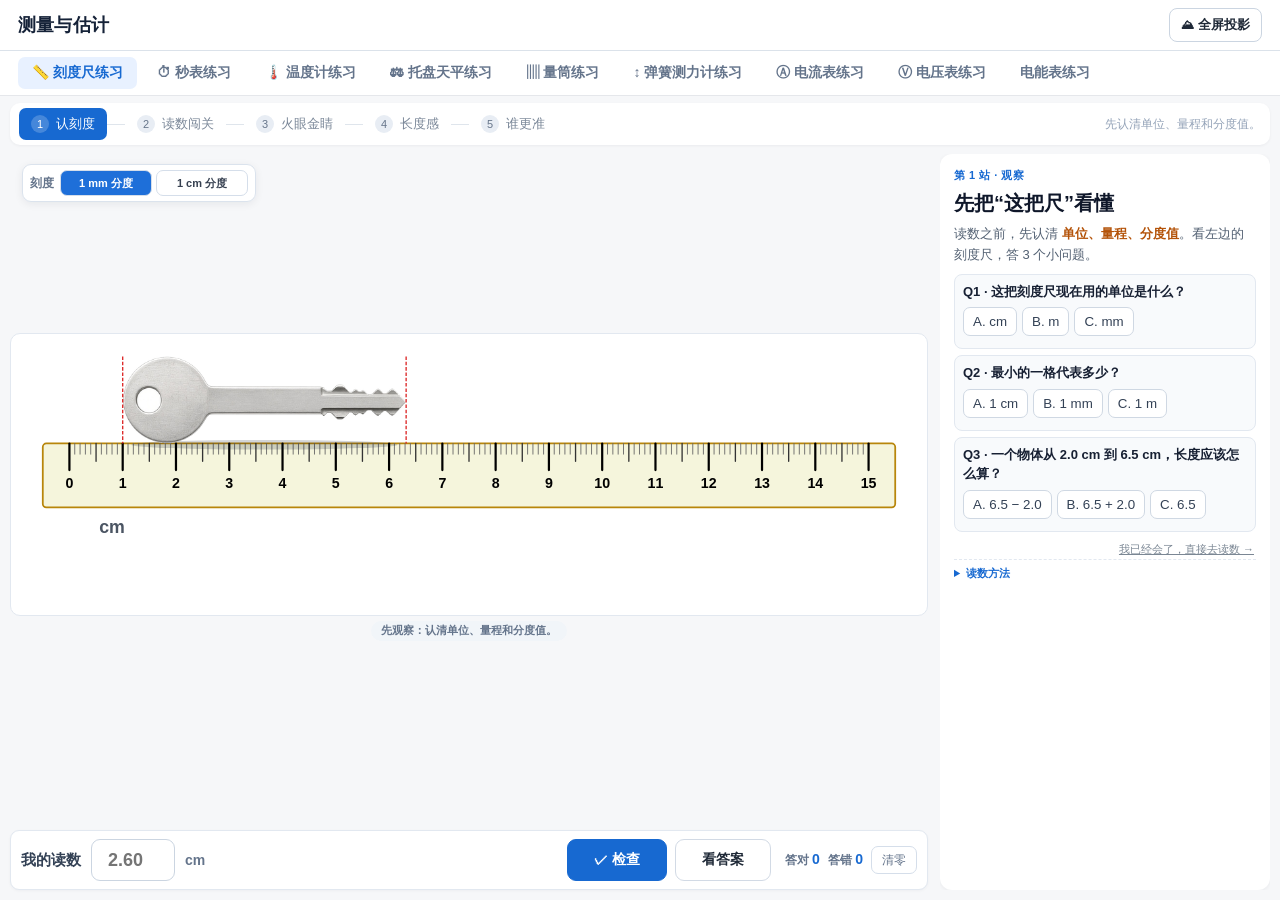
==== commit 1b777b3f: "Order practice tabs by the PEP physics curriculum" ====
--- a/index.html
+++ b/index.html
@@ -1570,15 +1570,15 @@
 </header>
 
 <div class="tabs">
-  <button class="tab-btn active" data-tab="watch">&#x23F1; &#x79D2;&#x8868;&#x7EC3;&#x4E60;</button>
-  <button class="tab-btn" data-tab="ruler">&#x1F4CF; &#x523B;&#x5EA6;&#x5C3A;&#x7EC3;&#x4E60;</button>
+  <button class="tab-btn active" data-tab="ruler">&#x1F4CF; &#x523B;&#x5EA6;&#x5C3A;&#x7EC3;&#x4E60;</button>
+  <button class="tab-btn" data-tab="watch">&#x23F1; &#x79D2;&#x8868;&#x7EC3;&#x4E60;</button>
   <button class="tab-btn" data-tab="thermo">&#x1F321;&#xFE0F; &#x6E29;&#x5EA6;&#x8BA1;&#x7EC3;&#x4E60;</button>
+  <button class="tab-btn" data-tab="balance">⚖ 托盘天平练习</button>
+  <button class="tab-btn" data-tab="cylinder">▥ 量筒练习</button>
+  <button class="tab-btn" data-tab="spring">↕ 弹簧测力计练习</button>
   <button class="tab-btn" data-tab="ammeter">Ⓐ 电流表练习</button>
   <button class="tab-btn" data-tab="voltmeter">Ⓥ 电压表练习</button>
   <button class="tab-btn" data-tab="energy-meter">电能表练习</button>
-  <button class="tab-btn" data-tab="balance">⚖ 托盘天平练习</button>
-  <button class="tab-btn" data-tab="spring">↕ 弹簧测力计练习</button>
-  <button class="tab-btn" data-tab="cylinder">▥ 量筒练习</button>
 </div>
 
 <div class="tab-panel" id="tab-watch">
@@ -2186,6 +2186,11 @@
   const txt=(x,y,value,size=22)=>`<text x="${x}" y="${y}" text-anchor="middle" font-size="${size}" fill="#222" font-family="Arial,Microsoft YaHei,sans-serif">${value}</text>`;
   function instrument(prefix){
     const py=300+q.force/q.spec.max*300,hook=730+q.force/q.spec.max*35;
+    const pointerScale=prefix==='springZoom'?2:1;
+    const pointerHalfWidth=6*pointerScale,pointerHalfHeight=1.4*pointerScale;
+    const pointerClearance=1.25;
+    const tickInnerLeft=Math.min(242,250-pointerHalfWidth-pointerClearance);
+    const tickInnerRight=500-tickInnerLeft;
     let svg=`<defs><linearGradient id="${prefix}Metal"><stop stop-color="#777"/><stop offset=".35" stop-color="#eee"/><stop offset=".7" stop-color="#b7b7b7"/><stop offset="1" stop-color="#666"/></linearGradient></defs><circle cx="250" cy="77" r="62" fill="none" stroke="url(#${prefix}Metal)" stroke-width="12"/><rect x="222" y="111" width="56" height="40" fill="#c4c8ca"/>
       <path d="M155 153Q250 102 345 153V682Q250 727 155 682Z" fill="#277583"/><path d="M162 212Q196 193 220 193Q250 146 280 193Q310 194 338 212V638Q250 677 162 638Z" fill="white" stroke="#aab3b5" stroke-width="2"/>
       ${txt(250,219,q.spec.max+' N',25)}${txt(250,249,'条形盒',22)}${txt(250,276,'测力计',22)}${txt(180,291,'N',21)}${txt(320,291,'N',21)}
@@ -2193,8 +2198,8 @@
     // The coil extends as the pointer moves down. The rod and hook carry the load.
     let coil='M244 285';for(let i=0;i<20;i++)coil+=`L${i%2?244:256} ${285+(py-285)*(i+1)/20}`;
     svg+=`<path d="${coil}" fill="none" stroke="#ddd" stroke-width="2.5"/><rect x="243" y="${py}" width="14" height="${hook-24-py}" fill="url(#${prefix}Metal)"/>`;
-    for(let i=0;i<=Math.round(q.spec.max/q.spec.step);i++){const y=300+i*q.spec.step/q.spec.max*300,major=i%q.spec.major===0,len=major?32:19;svg+=`<path data-tick="${i}" d="M${242-len} ${y}H242M258 ${y}H${258+len}" stroke="#272727" stroke-width="1.5"/>`;if(major){const label=Number((i*q.spec.step).toFixed(1));svg+=txt(191,y+7,label,22)+txt(309,y+7,label,22);}}
-    svg+=`<path data-pointer="${q.ticks}" data-pointer-clearance="1.25" d="M244 ${py}L250 ${py-1.4}L256 ${py}L250 ${py+1.4}Z" fill="#c9222b"/>
+    for(let i=0;i<=Math.round(q.spec.max/q.spec.step);i++){const y=300+i*q.spec.step/q.spec.max*300,major=i%q.spec.major===0,len=major?32:19;svg+=`<path data-tick="${i}" d="M${242-len} ${y}H${tickInnerLeft}M${tickInnerRight} ${y}H${258+len}" stroke="#272727" stroke-width="1.5"/>`;if(major){const label=Number((i*q.spec.step).toFixed(1));svg+=txt(191,y+7,label,22)+txt(309,y+7,label,22);}}
+    svg+=`<path data-pointer="${q.ticks}" data-pointer-clearance="${pointerClearance}" d="M${250-pointerHalfWidth} ${py}L250 ${py-pointerHalfHeight}L${250+pointerHalfWidth} ${py}L250 ${py+pointerHalfHeight}Z" fill="#c9222b"/>
       <path d="M230 695V${hook-27}Q250 ${hook-7} 270 ${hook-27}V695" fill="none" stroke="#c7cbce" stroke-width="9"/><path d="M250 ${hook-26}C279 ${hook-24} 250 ${hook-4} 240 ${hook+7}C218 ${hook+33} 257 ${hook+43} 269 ${hook+16}" fill="none" stroke="#898d90" stroke-width="6"/><path d="M250 ${hook-26}C279 ${hook-24} 250 ${hook-4} 240 ${hook+7}C218 ${hook+33} 257 ${hook+43} 269 ${hook+16}" fill="none" stroke="#e3e5e6" stroke-width="2"/>`;
     return svg;
   }
@@ -3606,7 +3611,7 @@
   /* ==============================
      标签页切换
      ============================== */
-  var currentTab = "watch";
+  var currentTab = "ruler";
   function switchTab(tab) {
     currentTab = tab;
     document.getElementById("tab-cylinder").classList.toggle("active", tab === "cylinder");
@@ -5527,7 +5532,7 @@
       btn.classList.add('next-question');btn.textContent='🎲 换一题';
     }
   });
-  switchTab("watch");
+  switchTab("ruler");
 })();
 </script>
 <script src="assets/energy-meter/practice.js?v=lcd-4"></script>
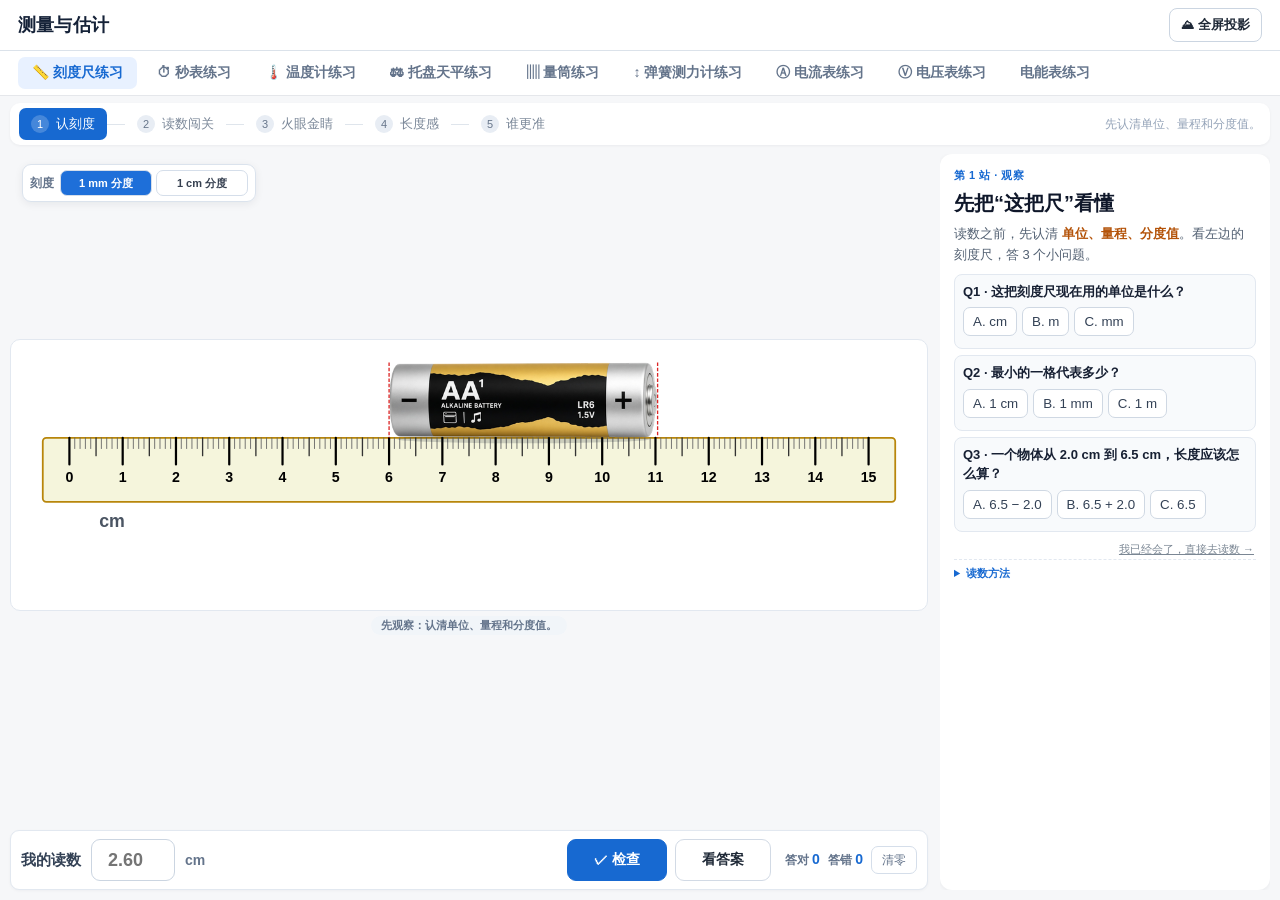
==== commit 1443a4d3: "Use the shared answer dialog for energy meter practice" ====
--- a/index.html
+++ b/index.html
@@ -5535,6 +5535,6 @@
   switchTab("ruler");
 })();
 </script>
-<script src="assets/energy-meter/practice.js?v=lcd-4"></script>
+<script src="assets/energy-meter/practice.js?v=answer-5"></script>
 </body>
 </html>
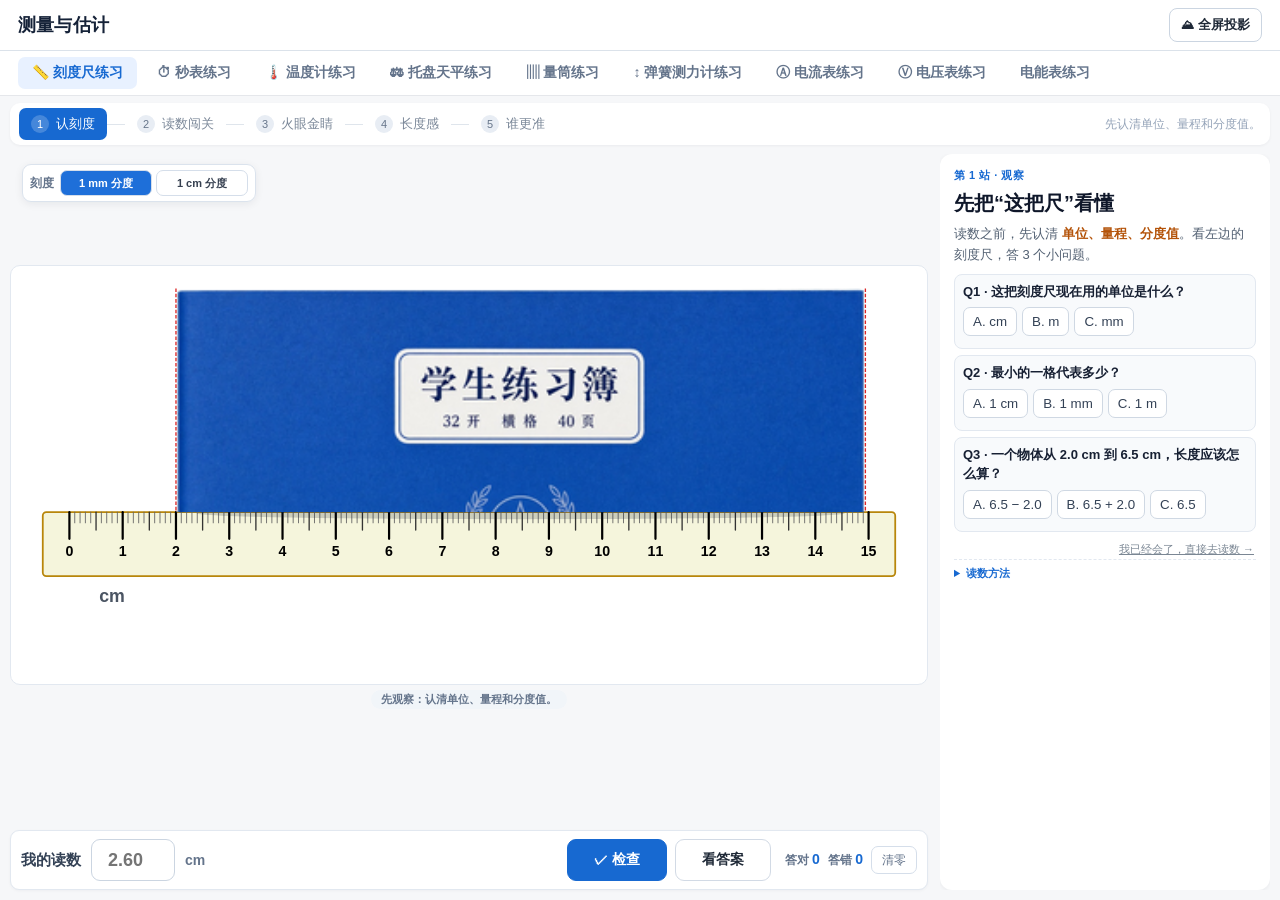
==== commit 9c1c352f: "Add real-world appliance energy comparisons and use dotted energy units" ====
--- a/index.html
+++ b/index.html
@@ -2313,8 +2313,12 @@
 })();
 </script>
 
-<section class="tab-panel" id="tab-energy-meter" aria-label="电能表读数练习">
-  <div class="energy-layout">
+<section class="tab-panel" id="tab-energy-meter" aria-label="电能表练习">
+  <div class="energy-modes" role="group" aria-label="电能学习内容">
+    <button class="btn" id="energyReadingMode" type="button" aria-pressed="true" aria-controls="energyReading">电能表读数</button>
+    <button class="btn" id="energySenseMode" type="button" aria-pressed="false" aria-controls="energySense">电能感</button>
+  </div>
+  <div class="energy-layout" id="energyReading">
     <div class="energy-stage">
       <svg id="energyMeterFace" viewBox="0 0 520 650" role="img"></svg>
     </div>
@@ -2328,7 +2332,7 @@
         <label for="energyInput">累计用电量</label>
         <div class="energy-entry">
           <input id="energyInput" type="text" inputmode="decimal" autocomplete="off" placeholder="输入读数">
-          <span>kWh</span>
+          <span>kW · h</span>
         </div>
         <div class="energy-actions energy-submit">
           <button class="btn primary" type="submit">检查</button>
@@ -2339,6 +2343,53 @@
       <button class="btn next-question" id="energyNext" type="button">🎲 换一题</button>
     </div>
   </div>
+  <section id="energySense" class="energy-sense" aria-labelledby="energySenseHeading" hidden>
+    <div class="energy-sense-heading">
+      <h2 id="energySenseHeading">家用电器使用 1 小时，用多少电？</h2>
+      <p>按厂家标注功率持续工作 1 小时计算。1 kW · h = 1 度电。</p>
+    </div>
+    <div class="energy-appliances">
+      <article class="energy-appliance">
+        <img src="assets/energy-meter/desk-lamp.webp" alt="米家台灯 1S 正面外观" loading="lazy">
+        <h3>台灯</h3>
+        <a class="energy-model" href="https://www.mi.com/mjsmartlamp-1s/specs">米家台灯 1S · MJTD01SYL</a>
+        <p class="energy-power">额定功率 <strong>9 W</strong></p>
+        <p class="energy-use"><strong>0.009</strong> kW · h</p>
+      </article>
+      <article class="energy-appliance">
+        <img src="assets/energy-meter/standing-fan.webp" alt="米家直流变频落地扇 1X 正面外观" loading="lazy">
+        <h3>电风扇</h3>
+        <a class="energy-model" href="https://www.mi.com/airfan1x/specs">米家落地扇 1X · BPL DS01DM</a>
+        <p class="energy-power">额定功率 <strong>15 W</strong></p>
+        <p class="energy-use"><strong>0.015</strong> kW · h</p>
+      </article>
+      <article class="energy-appliance">
+        <img src="assets/energy-meter/television.webp" alt="Xiaomi TV A 55 整机外观" loading="lazy">
+        <h3>电视</h3>
+        <a class="energy-model" href="https://www.mi.com/global/support/faq/details/KA-79013/">Xiaomi TV A 55 · 55 英寸</a>
+        <p class="energy-power">整机功率 <strong>120 W</strong></p>
+        <p class="energy-use"><strong>0.120</strong> kW · h</p>
+      </article>
+      <article class="energy-appliance">
+        <img src="assets/energy-meter/wall-air-conditioner.webp" alt="美的 KFR-35GW/YC1 室内挂机外观" loading="lazy">
+        <h3>挂式空调</h3>
+        <a class="energy-model" href="https://dsdcp.smartmidea.net/mcsp/prod/20250120/a7f650d84b864f54b8996203b37186fd.pdf">美的 KFR-35GW/YC1</a>
+        <p class="energy-power">额定制冷耗电功率 <strong>845 W</strong></p>
+        <p class="energy-use"><strong>0.845</strong> kW · h</p>
+      </article>
+      <article class="energy-appliance">
+        <img class="energy-photo-cover" src="assets/energy-meter/electric-kettle.webp" alt="米家 1.5 升电水壶外观" loading="lazy">
+        <h3>电热水壶</h3>
+        <a class="energy-model" href="https://www.mi.com/electric-kettle/specs">米家电水壶 1.5 L · MJDSH01YM</a>
+        <p class="energy-power">额定功率 <strong>1 800 W</strong></p>
+        <p class="energy-use"><strong>1.800</strong> kW · h</p>
+      </article>
+    </div>
+    <div class="energy-comparison">
+      <p><strong>电热水壶加热 4 分钟 ≈ 电视播放 1 小时</strong></p>
+      <p>按上表功率计算，两者都用电 0.120 kW · h。变频空调的功率会随运行状态变化。</p>
+    </div>
+  </section>
 </section>
 <section class="tab-panel" id="tab-ammeter" aria-label="电流表练习">
   <div class="amm-layout">
@@ -5535,6 +5586,6 @@
   switchTab("ruler");
 })();
 </script>
-<script src="assets/energy-meter/practice.js?v=answer-5"></script>
+<script src="assets/energy-meter/practice.js?v=energy-sense"></script>
 </body>
 </html>
--- a/assets/energy-meter/practice.css
+++ b/assets/energy-meter/practice.css
@@ -111,6 +111,7 @@
 
 .energy-entry span {
   color: #4d6074;
+  white-space: nowrap;
 }
 
 .energy-feedback {
@@ -143,3 +144,123 @@
     height: min(56dvh, 480px);
   }
 }
+
+#tab-energy-meter [hidden] {
+  display: none;
+}
+
+.energy-modes {
+  display: flex;
+  gap: 8px;
+  flex: 0 0 auto;
+  padding: 12px 20px 0;
+}
+
+.energy-modes [aria-pressed="true"] {
+  border-color: #1e6fd9;
+  background: #e8f1ff;
+  color: #124d99;
+}
+
+.energy-sense {
+  display: grid;
+  gap: 20px;
+  width: min(100%, 1570px);
+  margin-inline: auto;
+  padding: 20px;
+  color: #152b45;
+}
+
+.energy-sense-heading h2 {
+  font-size: clamp(21px, 2.2vw, 30px);
+  margin-bottom: 8px;
+}
+
+.energy-sense-heading p,
+.energy-comparison p {
+  color: #42556d;
+  line-height: 1.6;
+}
+
+.energy-appliances {
+  display: grid;
+  grid-template-columns: repeat(5, minmax(0, 1fr));
+  gap: 12px;
+}
+
+.energy-appliance {
+  display: grid;
+  grid-template-rows: auto auto 1fr auto auto;
+  gap: 8px;
+  min-width: 0;
+  padding: 12px 14px 15px;
+  border: 1px solid #dbe4ef;
+  border-radius: 14px;
+  background: #fff;
+}
+
+.energy-appliance img {
+  display: block;
+  width: 100%;
+  height: clamp(100px, 16vw, 200px);
+  object-fit: contain;
+}
+
+.energy-appliance .energy-photo-cover {
+  object-fit: cover;
+  object-position: 57% center;
+  border-radius: 6px;
+}
+
+.energy-appliance h3 {
+  font-size: 19px;
+}
+
+.energy-model {
+  color: #2b5279;
+  font-size: 13px;
+  line-height: 1.4;
+  overflow-wrap: anywhere;
+}
+
+.energy-power {
+  color: #41566c;
+  font-size: 14px;
+  line-height: 1.5;
+}
+
+.energy-use {
+  border-top: 1px solid #e2eaf3;
+  padding-top: 8px;
+  color: #124d99;
+  white-space: nowrap;
+  font-variant-numeric: tabular-nums;
+}
+
+.energy-use strong {
+  font-size: clamp(20px, 2.5vw, 33px);
+}
+
+.energy-comparison {
+  padding: 12px 16px;
+  border: 1px solid #d9e7f6;
+  border-radius: 10px;
+  background: #eef5fc;
+}
+
+.energy-comparison strong {
+  color: #152b45;
+}
+
+@media (max-width: 1000px) {
+  .energy-appliances {
+    grid-template-columns: repeat(auto-fit, minmax(min(100%, 168px), 1fr));
+  }
+}
+
+@media (max-width: 800px) {
+  .energy-sense,
+  .energy-modes {
+    padding-inline: 10px;
+  }
+}
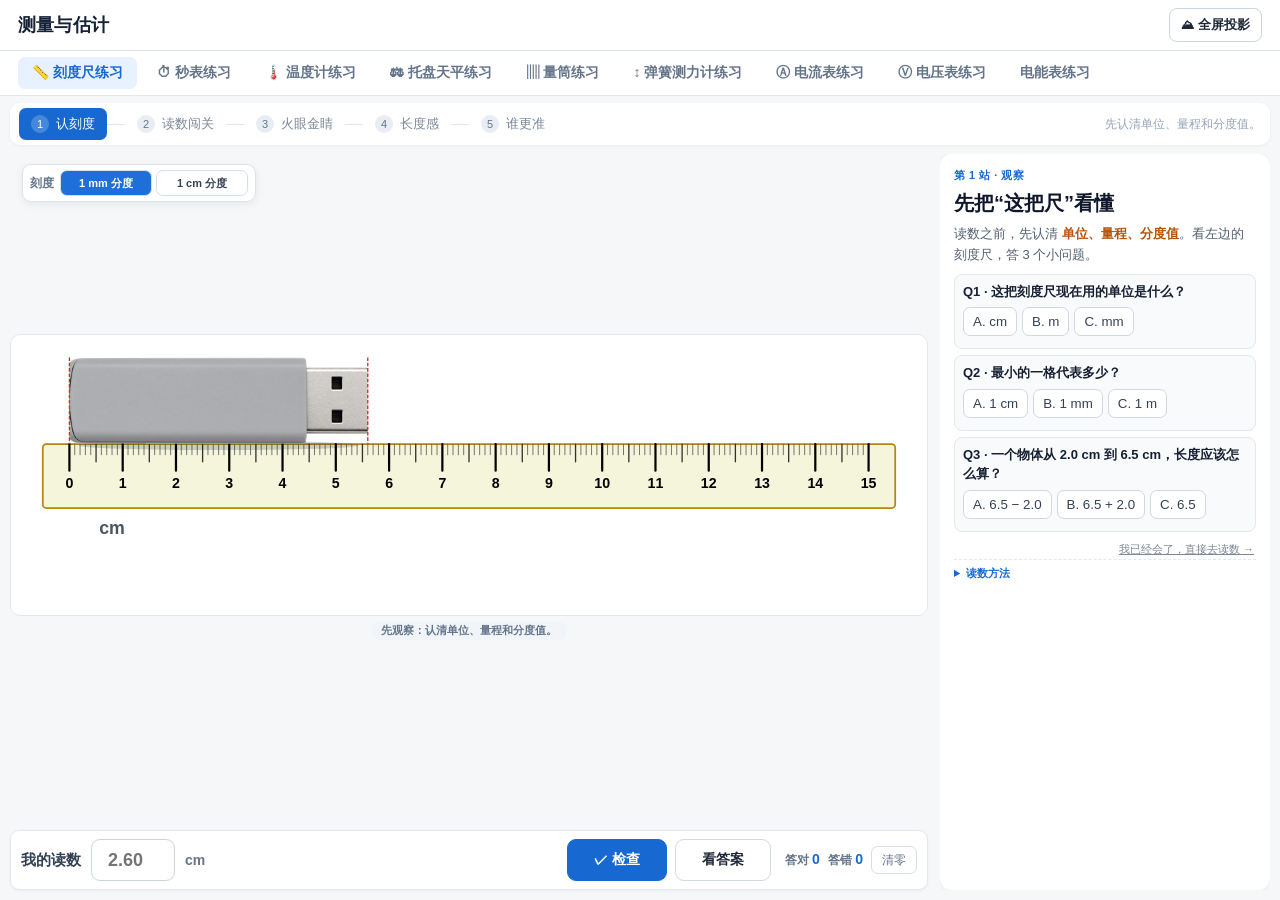
==== commit d22adc8b: "Match stopwatch and energy meter navigation to the ruler journey" ====
--- a/index.html
+++ b/index.html
@@ -340,38 +340,6 @@
      ============================================================ */
   #tab-watch { overflow: hidden; }
 
-  /* —— 旅程导航条 —— */
-  .journey {
-    flex: 0 0 auto; display: flex; align-items: center; gap: 2px;
-    padding: 8px 14px; margin: 8px 12px 0; background: #ffffff;
-    border-radius: 14px; box-shadow: 0 1px 4px rgba(15,23,42,.08);
-    flex-wrap: wrap; position: relative; z-index: 5;
-  }
-  .j-node {
-    display: flex; align-items: center; gap: 6px;
-    border: 0; background: #f1f5f9; color: #64748b;
-    border-radius: 999px; padding: 7px 14px 7px 10px;
-    font-size: 15px; font-weight: 700; cursor: pointer;
-    transition: all .18s; line-height: 1.2;
-  }
-  .j-node .j-ic { font-size: 16px; }
-  .j-node:hover:not(.cur) { background: #e2e8f0; color: #334155; }
-  .j-node.cur {
-    background: #1e6fd9; color: #fff;
-    box-shadow: 0 3px 10px rgba(30,111,217,.35);
-    animation: jpulse 2.2s infinite;
-  }
-  .j-node.done { background: #dcfce7; color: #15803d; }
-  .j-node.cur.done { background: #1e6fd9; color: #fff; box-shadow: 0 3px 10px rgba(30,111,217,.35); }
-  .j-node.done::before { content: "\2713"; font-weight: 900; font-size: 13px; }
-  .j-arrow { color: #94a3b8; font-size: 18px; padding: 0 2px; font-weight: 700; }
-  .j-hint {
-    margin-left: auto; font-size: 13px; color: #64748b; font-weight: 600;
-    max-width: 44%; text-align: right; line-height: 1.45;
-  }
-  .j-hint b { color: #1e6fd9; }
-  @keyframes jpulse { 50% { box-shadow: 0 3px 16px rgba(30,111,217,.5); } }
-
   /* —— 工作区：舞台(左) + 任务卡(右) —— */
   .workspace {
     display: grid;
@@ -518,7 +486,6 @@
     #tab-watch .col-zoom { flex: 1 1 100%; flex-direction: row; }
     #tab-watch .zoom-card { flex: 1 1 0; }
     .quest-col { overflow: visible; }
-    .j-hint { display: none; }
   }
 
 
@@ -535,23 +502,6 @@
   .tab-btn.active { background:#e8f1ff; color:#1769d1; }
 
   #tab-watch { overflow:hidden; }
-  .journey {
-    margin:7px 10px 0; padding:6px 9px; border-radius:10px; box-shadow:0 1px 3px rgba(15,23,42,.05);
-    gap:4px; flex-wrap:nowrap; background:#fff;
-  }
-  .j-node {
-    padding:6px 12px; border-radius:7px; background:transparent; color:#7a8798;
-    font-size:13px; font-weight:700; box-shadow:none; animation:none !important;
-  }
-  .j-node .j-ic { display:none; }
-  .j-node.cur { background:#1769d1; color:#fff; box-shadow:none; }
-  .j-node.cur .j-ic { color:#fff; }
-  .j-node.done { background:#eef7f0; color:#2f7d46; }
-  .j-node.done .j-ic { color:#2f7d46; }
-  .j-node.done::before { display:none; }
-  .j-arrow { display:none; }
-  .j-hint { display:none; }
-
   .workspace {
     grid-template-columns:minmax(0,1fr) 318px;
     gap:12px; padding:9px 10px 10px;
@@ -736,7 +686,9 @@
      ========================================================== */
   .ruler-journey{flex:0 0 auto;display:flex;align-items:center;gap:0;margin:7px 10px 0;padding:5px 9px;background:#fff;border-radius:10px;box-shadow:0 1px 3px rgba(15,23,42,.05);}
   .rj-node{border:0;background:transparent;color:#7a8798;border-radius:7px;padding:7px 12px;font:700 13px/1.2 inherit;display:flex;align-items:center;gap:7px;cursor:pointer;white-space:nowrap;}
-  .rj-node:hover{background:#f4f7fb;color:#334155}.rj-node.cur{background:#1769d1;color:#fff}.rj-node.done{background:#eef7f0;color:#2f7d46}.rj-num{width:18px;height:18px;border-radius:50%;display:inline-flex;align-items:center;justify-content:center;background:#e8edf4;font-size:11px;color:#66758a}.rj-node.cur .rj-num{background:rgba(255,255,255,.2);color:#fff}.rj-node.done .rj-num{background:#d7efdc;color:#2f7d46}.rj-line{height:1px;width:18px;background:#dfe5ec}.rj-hint{margin-left:auto;color:#94a3b8;font-size:12px;white-space:nowrap}
+  .rj-node:hover{background:#f4f7fb;color:#334155}.rj-node.cur,.rj-node[aria-pressed="true"]{background:#1769d1;color:#fff}.rj-node.done{background:#eef7f0;color:#2f7d46}.rj-num{width:18px;height:18px;border-radius:50%;display:inline-flex;align-items:center;justify-content:center;background:#e8edf4;font-size:11px;color:#66758a}.rj-node.cur .rj-num,.rj-node[aria-pressed="true"] .rj-num{background:rgba(255,255,255,.2);color:#fff}.rj-node.done .rj-num{background:#d7efdc;color:#2f7d46}.rj-line{height:1px;width:18px;background:#dfe5ec}.rj-hint{margin-left:auto;color:#94a3b8;font-size:12px;white-space:nowrap}
+  #journeyBar{overflow-x:auto}
+  #journeyBar .rj-line{flex-shrink:0}
   .ruler-workspace-v3{display:grid;grid-template-columns:minmax(0,1fr) 330px;gap:12px;min-height:0;flex:1;padding:9px 10px 10px;overflow:hidden}
   .ruler-stage-v3{min-width:0;min-height:0;display:grid;grid-template-rows:minmax(300px,1fr) 116px auto;gap:8px}
   .ruler-tool-v3{min-height:0;display:flex;flex-direction:column;align-items:center;justify-content:center;overflow:hidden}
@@ -756,8 +708,6 @@
   @media (max-width:1180px){.ruler-workspace-v3{grid-template-columns:minmax(0,1fr);overflow-y:auto}.ruler-stage-v3{grid-template-rows:auto 100px auto}.ruler-quest-v3{overflow:visible}.rj-hint{display:none}.ruler-svg-wrap-v3{padding:8px}.ruler-answer-v3 .primary{margin-left:0}}
 
 
-  /* 五站导航统一编号视觉：秒表与刻度尺用同一种学习路径语言 */
-  #journeyBar .j-node{gap:7px}.#journeyBar .j-node::before{content:attr(data-go);display:inline-flex;width:18px;height:18px;border-radius:50%;align-items:center;justify-content:center;background:#e8edf4;color:#66758a;font-size:11px;font-weight:800}.#journeyBar .j-node.cur::before{background:rgba(255,255,255,.2);color:#fff}.#journeyBar .j-node.done::before{content:attr(data-go);display:inline-flex;background:#d7efdc;color:#2f7d46}.#journeyBar .j-ic{display:none!important}
   /* 刻度尺状态提示只表达“当前该做什么”，避免沿用秒表的“随机时刻”文案 */
   #tab-ruler .ruler-status-v3{font-size:11px;padding:3px 10px;line-height:1.2}
 
@@ -1561,7 +1511,7 @@
 body[data-ruler-journey="4"] #tab-ruler .ruler-method-v3 {display:none;}
 
 </style>
-<link rel="stylesheet" href="assets/energy-meter/practice.css?v=flat-1">
+<link rel="stylesheet" href="assets/energy-meter/practice.css?v=journey-nav">
 </head>
 <body>
 <header>
@@ -1584,13 +1534,17 @@
 <div class="tab-panel" id="tab-watch">
 
 <!-- ================= 学习旅程条：思维链条导航 ================= -->
-<div class="journey" id="journeyBar" role="tablist" aria-label="学习旅程">
-  <button class="j-node cur" data-go="1" role="tab"><span class="j-ic">&#x1F50D;</span><span class="j-nm">认刻度</span></button><span class="j-arrow">&#x203A;</span>
-  <button class="j-node" data-go="2" role="tab"><span class="j-ic">&#x1F3AF;</span><span class="j-nm">读数闯关</span></button><span class="j-arrow">&#x203A;</span>
-  <button class="j-node" data-go="3" role="tab"><span class="j-ic">&#x1F575;&#xFE0F;</span><span class="j-nm">火眼金睛</span></button><span class="j-arrow">&#x203A;</span>
-  <button class="j-node" data-go="4" role="tab"><span class="j-ic">&#x23F1;&#xFE0F;</span><span class="j-nm">时间感</span></button><span class="j-arrow">&#x203A;</span>
-  <button class="j-node" data-go="5" role="tab"><span class="j-ic">&#x2696;&#xFE0F;</span><span class="j-nm">谁更准</span></button>
-  <span class="j-hint" id="journeyHint"></span>
+<div class="ruler-journey" id="journeyBar" role="tablist" aria-label="秒表学习旅程">
+  <button class="rj-node cur" data-go="1" role="tab" aria-selected="true"><span class="rj-num">1</span><span>认刻度</span></button>
+  <span class="rj-line" aria-hidden="true"></span>
+  <button class="rj-node" data-go="2" role="tab" aria-selected="false"><span class="rj-num">2</span><span>读数闯关</span></button>
+  <span class="rj-line" aria-hidden="true"></span>
+  <button class="rj-node" data-go="3" role="tab" aria-selected="false"><span class="rj-num">3</span><span>火眼金睛</span></button>
+  <span class="rj-line" aria-hidden="true"></span>
+  <button class="rj-node" data-go="4" role="tab" aria-selected="false"><span class="rj-num">4</span><span>时间感</span></button>
+  <span class="rj-line" aria-hidden="true"></span>
+  <button class="rj-node" data-go="5" role="tab" aria-selected="false"><span class="rj-num">5</span><span>谁更准</span></button>
+  <span id="journeyHint" hidden></span>
 </div>
 
 <div class="workspace">
@@ -2314,9 +2268,10 @@
 </script>
 
 <section class="tab-panel" id="tab-energy-meter" aria-label="电能表练习">
-  <div class="energy-modes" role="group" aria-label="电能学习内容">
-    <button class="btn" id="energyReadingMode" type="button" aria-pressed="true" aria-controls="energyReading">电能表读数</button>
-    <button class="btn" id="energySenseMode" type="button" aria-pressed="false" aria-controls="energySense">电能感</button>
+  <div class="ruler-journey" role="group" aria-label="电能学习内容">
+    <button class="rj-node" id="energyReadingMode" type="button" aria-pressed="true" aria-controls="energyReading"><span class="rj-num">1</span><span>电能表读数</span></button>
+    <span class="rj-line" aria-hidden="true"></span>
+    <button class="rj-node" id="energySenseMode" type="button" aria-pressed="false" aria-controls="energySense"><span class="rj-num">2</span><span>电能感</span></button>
   </div>
   <div class="energy-layout" id="energyReading">
     <div class="energy-stage">
@@ -4559,11 +4514,12 @@
 
   function updateJourneyJewels() {
     var flags = [journeyDb.q1ok, journeyDb.readDone, journeyDb.diagDone, journeyDb.estDone, journeyDb.cmpDone];
-    var nodes = document.querySelectorAll("#journeyBar .j-node");
+    var nodes = document.querySelectorAll("#journeyBar [data-go]");
     for (var i = 0; i < nodes.length; i++) {
       var n = parseInt(nodes[i].getAttribute("data-go"), 10);
       nodes[i].classList.toggle("done", !!flags[n - 1]);
       nodes[i].classList.toggle("cur", n === cqState.curQuest);
+      nodes[i].setAttribute("aria-selected", String(n === cqState.curQuest));
     }
   }
 
@@ -4696,7 +4652,7 @@
   }
 
   /* —— 旅程元素绑定 —— */
-  var jNodes = document.querySelectorAll("#journeyBar .j-node");
+  var jNodes = document.querySelectorAll("#journeyBar [data-go]");
   for (var jn = 0; jn < jNodes.length; jn++) {
     (function (nd) {
       nd.addEventListener("click", function () {
--- a/assets/energy-meter/practice.css
+++ b/assets/energy-meter/practice.css
@@ -149,19 +149,6 @@
   display: none;
 }
 
-.energy-modes {
-  display: flex;
-  gap: 8px;
-  flex: 0 0 auto;
-  padding: 12px 20px 0;
-}
-
-.energy-modes [aria-pressed="true"] {
-  border-color: #1e6fd9;
-  background: #e8f1ff;
-  color: #124d99;
-}
-
 .energy-sense {
   display: grid;
   gap: 20px;
@@ -259,8 +246,7 @@
 }
 
 @media (max-width: 800px) {
-  .energy-sense,
-  .energy-modes {
+  .energy-sense {
     padding-inline: 10px;
   }
 }
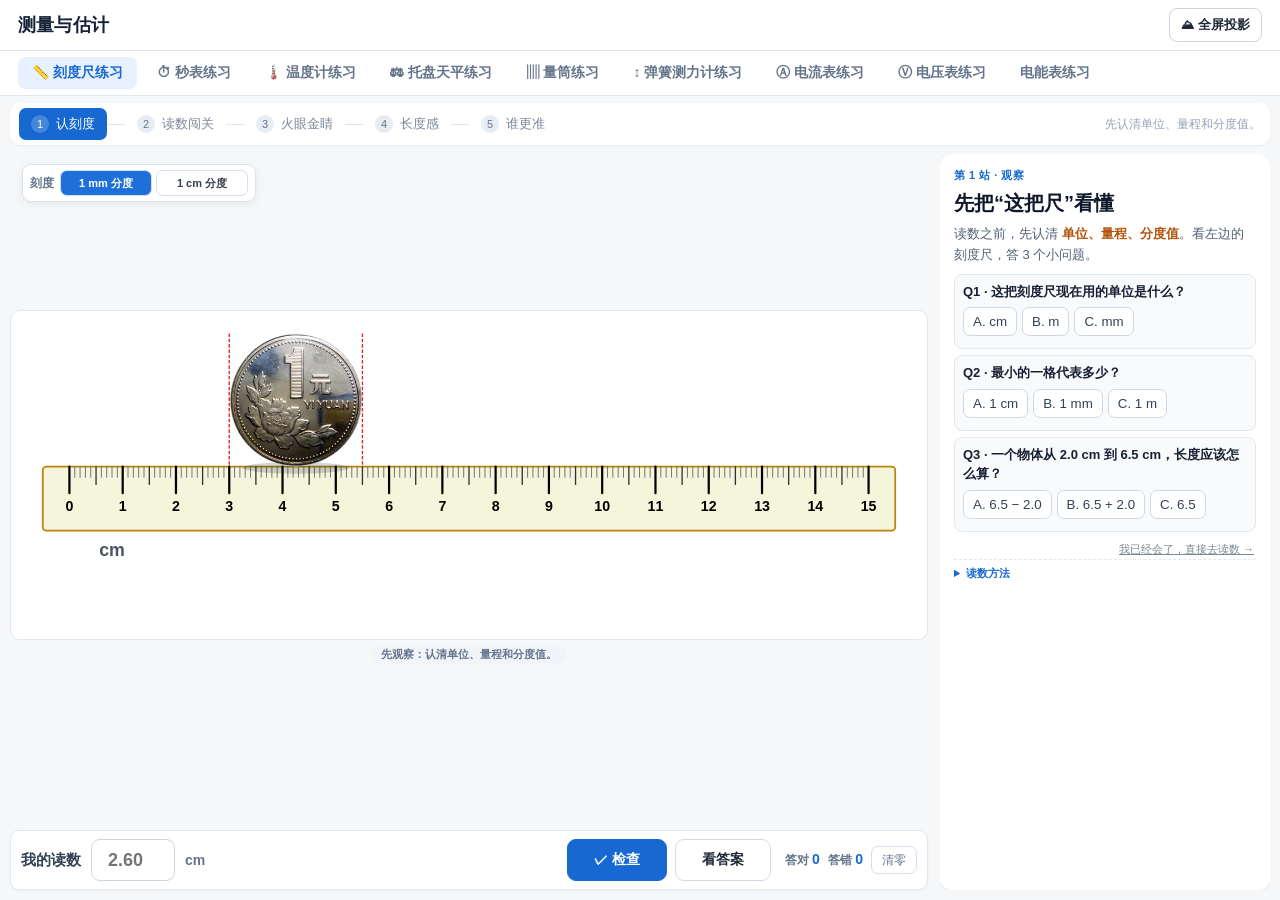
==== commit 5df5b2c1: "Turn appliance energy comparisons into an estimation exercise" ====
--- a/index.html
+++ b/index.html
@@ -1486,23 +1486,18 @@
 #qPanel4 .est-small { margin:4px 0; }
 #qPanel4 .time-choices .btn.active { background:#1769d1!important;color:#fff!important; }
 
-#rqPanel4 .rq-est-row { flex-wrap:wrap;gap:10px; }
-#rqPanel4 .rq-est-row .btn { flex:0 0 auto;font-size:14px;padding:9px 14px; }
-#rqPanel4 .rq-title { font-size:24px; }
-#rqPanel4 .rq-desc,#rqPanel4 .rq-est-task,#rqPanel4 .rq-est-hint { font-size:16px;line-height:1.7; }
-#rqPanel4 { gap:16px; }
-#rqPanel4 .rq-title { font-size:clamp(28px,2.5vw,38px);line-height:1.3; }
-#rqPanel4 .rq-desc { font-size:clamp(20px,1.7vw,26px);line-height:1.65; }
-#rqPanel4 .rq-est-card { padding:20px 24px;border-radius:12px; }
-#rqPanel4 .rq-est-task { font-size:clamp(24px,2.2vw,34px);line-height:1.5; }
-#rqPanel4 .rq-est-hint { font-size:20px;line-height:1.6; }
-#rqPanel4 .btn,#rqPanel4 .btn.next-question { font-size:20px!important;min-height:50px;padding:10px 20px!important;flex:0 0 auto; }
-#rqPanel4 .rq-est-row { flex-wrap:wrap;gap:12px;align-items:center; }
-#rqPanel4 .rq-est-row label,#rqPanel4 .rq-est-row span { font-size:22px; }
-#rqPanel4 input { width:150px;height:52px;font-size:26px;padding:6px 10px; }
-#rqPanel4 .feedback { font-size:22px;line-height:1.6;padding:14px; }
-#rqPanel4 .rq-est-big { font-size:clamp(30px,3vw,46px);padding:20px 0;white-space:normal; }
-#rqPanel4 .rq-est-card {padding:14px;}
+:is(#rqPanel4,#energySense) { gap:16px; }
+:is(#rqPanel4,#energySense) .rq-title { font-size:clamp(28px,2.5vw,38px);line-height:1.3; }
+:is(#rqPanel4,#energySense) .rq-desc { font-size:clamp(20px,1.7vw,26px);line-height:1.65; }
+:is(#rqPanel4,#energySense) .rq-est-card { padding:14px;border-radius:12px; }
+:is(#rqPanel4,#energySense) .rq-est-task { font-size:clamp(24px,2.2vw,34px);line-height:1.5; }
+:is(#rqPanel4,#energySense) .rq-est-hint { font-size:20px;line-height:1.6; }
+:is(#rqPanel4,#energySense) .btn,:is(#rqPanel4,#energySense) .btn.next-question { font-size:20px!important;min-height:50px;padding:10px 20px!important;flex:0 0 auto; }
+:is(#rqPanel4,#energySense) .rq-est-row { flex-wrap:wrap;gap:12px;align-items:center; }
+:is(#rqPanel4,#energySense) .rq-est-row label,:is(#rqPanel4,#energySense) .rq-est-row span { font-size:22px; }
+:is(#rqPanel4,#energySense) input { width:150px;height:52px;font-size:26px;padding:6px 10px; }
+:is(#rqPanel4,#energySense) .feedback { font-size:22px;line-height:1.6;padding:14px; }
+:is(#rqPanel4,#energySense) .rq-est-big { font-size:clamp(30px,3vw,46px);padding:20px 0;white-space:normal; }
 
 body[data-ruler-journey="4"] #tab-ruler .ruler-stage-v3 {display:none!important;}
 body[data-ruler-journey="4"] #tab-ruler .ruler-workspace-v3 {grid-template-columns:minmax(0,1fr)!important;}
@@ -1511,7 +1506,7 @@
 body[data-ruler-journey="4"] #tab-ruler .ruler-method-v3 {display:none;}
 
 </style>
-<link rel="stylesheet" href="assets/energy-meter/practice.css?v=journey-nav">
+<link rel="stylesheet" href="assets/energy-meter/practice.css?v=energy-guess">
 </head>
 <body>
 <header>
@@ -2299,50 +2294,29 @@
     </div>
   </div>
   <section id="energySense" class="energy-sense" aria-labelledby="energySenseHeading" hidden>
-    <div class="energy-sense-heading">
-      <h2 id="energySenseHeading">家用电器使用 1 小时，用多少电？</h2>
-      <p>按厂家标注功率持续工作 1 小时计算。1 kW · h = 1 度电。</p>
-    </div>
-    <div class="energy-appliances">
-      <article class="energy-appliance">
-        <img src="assets/energy-meter/desk-lamp.webp" alt="米家台灯 1S 正面外观" loading="lazy">
-        <h3>台灯</h3>
-        <a class="energy-model" href="https://www.mi.com/mjsmartlamp-1s/specs">米家台灯 1S · MJTD01SYL</a>
-        <p class="energy-power">额定功率 <strong>9 W</strong></p>
-        <p class="energy-use"><strong>0.009</strong> kW · h</p>
-      </article>
-      <article class="energy-appliance">
-        <img src="assets/energy-meter/standing-fan.webp" alt="米家直流变频落地扇 1X 正面外观" loading="lazy">
-        <h3>电风扇</h3>
-        <a class="energy-model" href="https://www.mi.com/airfan1x/specs">米家落地扇 1X · BPL DS01DM</a>
-        <p class="energy-power">额定功率 <strong>15 W</strong></p>
-        <p class="energy-use"><strong>0.015</strong> kW · h</p>
-      </article>
-      <article class="energy-appliance">
-        <img src="assets/energy-meter/television.webp" alt="Xiaomi TV A 55 整机外观" loading="lazy">
-        <h3>电视</h3>
-        <a class="energy-model" href="https://www.mi.com/global/support/faq/details/KA-79013/">Xiaomi TV A 55 · 55 英寸</a>
-        <p class="energy-power">整机功率 <strong>120 W</strong></p>
-        <p class="energy-use"><strong>0.120</strong> kW · h</p>
-      </article>
-      <article class="energy-appliance">
-        <img src="assets/energy-meter/wall-air-conditioner.webp" alt="美的 KFR-35GW/YC1 室内挂机外观" loading="lazy">
-        <h3>挂式空调</h3>
-        <a class="energy-model" href="https://dsdcp.smartmidea.net/mcsp/prod/20250120/a7f650d84b864f54b8996203b37186fd.pdf">美的 KFR-35GW/YC1</a>
-        <p class="energy-power">额定制冷耗电功率 <strong>845 W</strong></p>
-        <p class="energy-use"><strong>0.845</strong> kW · h</p>
-      </article>
-      <article class="energy-appliance">
-        <img class="energy-photo-cover" src="assets/energy-meter/electric-kettle.webp" alt="米家 1.5 升电水壶外观" loading="lazy">
-        <h3>电热水壶</h3>
-        <a class="energy-model" href="https://www.mi.com/electric-kettle/specs">米家电水壶 1.5 L · MJDSH01YM</a>
-        <p class="energy-power">额定功率 <strong>1 800 W</strong></p>
-        <p class="energy-use"><strong>1.800</strong> kW · h</p>
-      </article>
-    </div>
-    <div class="energy-comparison">
-      <p><strong>电热水壶加热 4 分钟 ≈ 电视播放 1 小时</strong></p>
-      <p>按上表功率计算，两者都用电 0.120 kW · h。变频空调的功率会随运行状态变化。</p>
+    <h2 id="energySenseHeading" class="rq-title">这件电器用 1 小时，大概用多少电？</h2>
+    <p class="rq-desc">凭生活经验估计，再和按厂家标注功率算出的用电量比较。1 kW · h = 1 度电。</p>
+    <div class="rq-est-card">
+      <div class="energy-sense-scenario">
+        <p class="rq-est-task">先估一估：<strong id="energySenseName"></strong>使用 1 小时</p>
+        <img id="energySenseImage" width="200" height="136" alt="">
+      </div>
+      <p class="rq-est-big" id="energySenseValue" role="status">先估计，再看参考值</p>
+      <form class="rq-est-row" id="energySenseForm">
+        <label for="energySenseGuess">我猜</label>
+        <input id="energySenseGuess" type="text" inputmode="decimal" maxlength="16" autocomplete="off" placeholder="估计值" aria-describedby="energySenseUnit">
+        <span id="energySenseUnit">kW · h</span>
+        <button type="button" class="btn" id="energySenseReveal">查看参考</button>
+        <button type="button" class="btn next-question" id="energySenseNext">🎲 换一题</button>
+        <button type="submit" class="btn primary">核对</button>
+      </form>
+      <p id="energySenseFeedback" class="feedback" role="status" hidden></p>
+      <div id="energySenseDetails" class="energy-sense-details" hidden>
+        <a id="energySenseSource"></a>
+        <p id="energySenseCalculation"></p>
+        <p id="energySenseNote" hidden></p>
+        <p id="energySenseComparison" hidden>按所列功率计算，电热水壶加热 4 分钟，与电视播放 1 小时用电相同，都是 0.120 kW · h。</p>
+      </div>
     </div>
   </section>
 </section>
@@ -5542,6 +5516,6 @@
   switchTab("ruler");
 })();
 </script>
-<script src="assets/energy-meter/practice.js?v=energy-sense"></script>
+<script src="assets/energy-meter/practice.js?v=energy-guess"></script>
 </body>
 </html>
--- a/assets/energy-meter/practice.css
+++ b/assets/energy-meter/practice.css
@@ -151,102 +151,51 @@
 
 .energy-sense {
   display: grid;
-  gap: 20px;
-  width: min(100%, 1570px);
-  margin-inline: auto;
-  padding: 20px;
-  color: #152b45;
-}
-
-.energy-sense-heading h2 {
-  font-size: clamp(21px, 2.2vw, 30px);
-  margin-bottom: 8px;
-}
-
-.energy-sense-heading p,
-.energy-comparison p {
+  width: min(calc(100% - 20px), 1120px);
+  margin: 9px auto 10px;
+  padding: clamp(16px, 2vw, 32px);
+  border: 1px solid #e2e8f0;
+  border-radius: 12px;
+  background: #fff;
+}
+
+.energy-sense-scenario {
+  display: flex;
+  align-items: center;
+  justify-content: space-between;
+  gap: 16px;
+}
+
+#energySenseImage {
+  width: clamp(110px, 23vw, 200px);
+  height: auto;
+  aspect-ratio: 200 / 136;
+  flex: 0 0 auto;
+  object-fit: contain;
+  border-radius: 8px;
+  background: #fff;
+}
+
+#energySenseReveal {
+  color: #a74c0b;
+  background: #fff6eb;
+  border-color: #f3ae6a;
+}
+
+.energy-sense-details {
+  display: grid;
+  gap: 5px;
+  margin-top: 14px;
+  padding-top: 12px;
+  border-top: 1px solid #dbe4ef;
   color: #42556d;
-  line-height: 1.6;
-}
-
-.energy-appliances {
-  display: grid;
-  grid-template-columns: repeat(5, minmax(0, 1fr));
-  gap: 12px;
-}
-
-.energy-appliance {
-  display: grid;
-  grid-template-rows: auto auto 1fr auto auto;
-  gap: 8px;
-  min-width: 0;
-  padding: 12px 14px 15px;
-  border: 1px solid #dbe4ef;
-  border-radius: 14px;
-  background: #fff;
-}
-
-.energy-appliance img {
-  display: block;
-  width: 100%;
-  height: clamp(100px, 16vw, 200px);
-  object-fit: contain;
-}
-
-.energy-appliance .energy-photo-cover {
-  object-fit: cover;
-  object-position: 57% center;
-  border-radius: 6px;
-}
-
-.energy-appliance h3 {
-  font-size: 19px;
-}
-
-.energy-model {
-  color: #2b5279;
-  font-size: 13px;
-  line-height: 1.4;
-  overflow-wrap: anywhere;
-}
-
-.energy-power {
-  color: #41566c;
-  font-size: 14px;
-  line-height: 1.5;
-}
-
-.energy-use {
-  border-top: 1px solid #e2eaf3;
-  padding-top: 8px;
+  line-height: 1.55;
+}
+
+.energy-sense-details a {
   color: #124d99;
+}
+
+#energySenseUnit {
   white-space: nowrap;
-  font-variant-numeric: tabular-nums;
-}
-
-.energy-use strong {
-  font-size: clamp(20px, 2.5vw, 33px);
-}
-
-.energy-comparison {
-  padding: 12px 16px;
-  border: 1px solid #d9e7f6;
-  border-radius: 10px;
-  background: #eef5fc;
-}
-
-.energy-comparison strong {
-  color: #152b45;
-}
-
-@media (max-width: 1000px) {
-  .energy-appliances {
-    grid-template-columns: repeat(auto-fit, minmax(min(100%, 168px), 1fr));
-  }
-}
-
-@media (max-width: 800px) {
-  .energy-sense {
-    padding-inline: 10px;
-  }
-}
+}
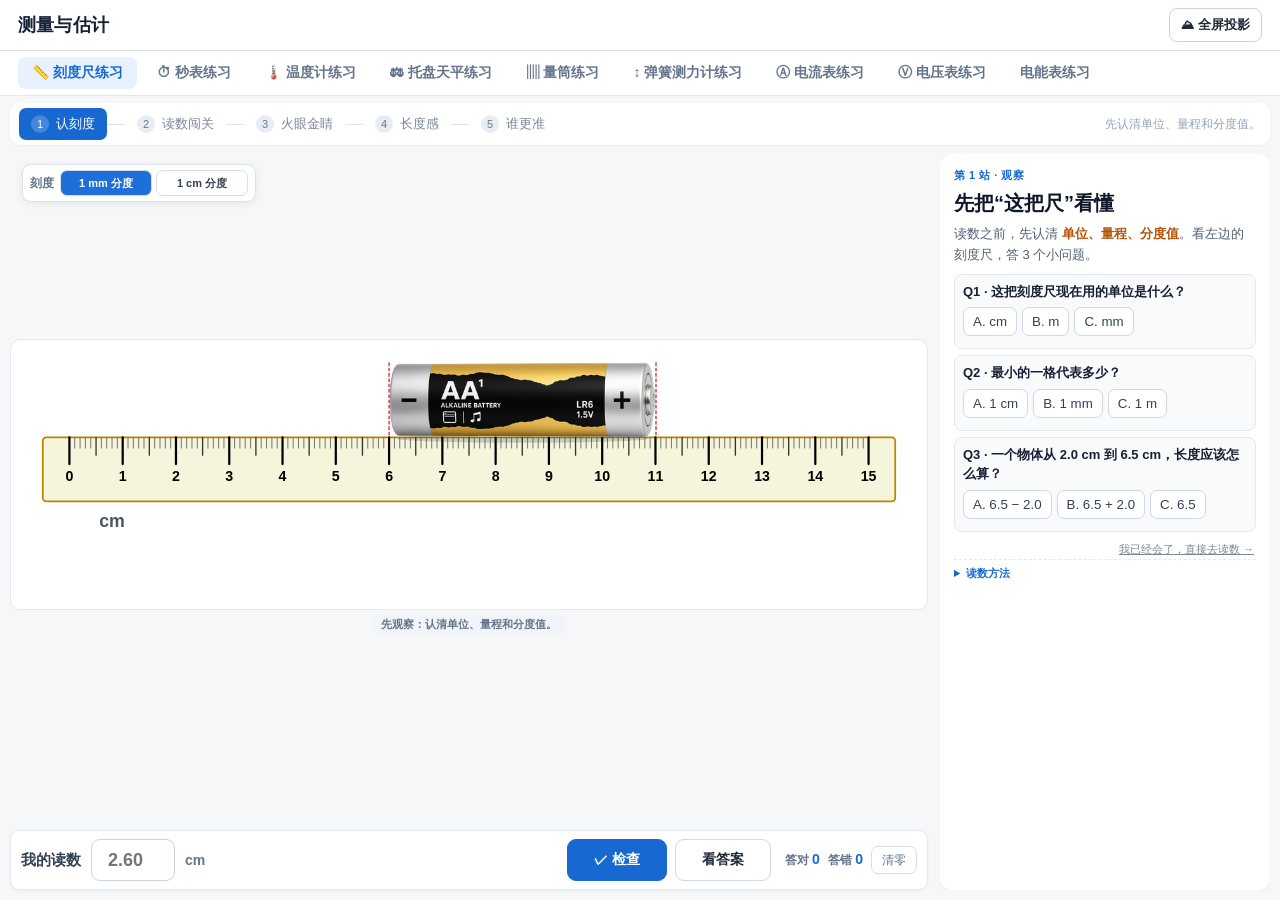
==== commit 1870d58b: "Enlarge appliance photos in energy estimation practice" ====
--- a/index.html
+++ b/index.html
@@ -1506,7 +1506,7 @@
 body[data-ruler-journey="4"] #tab-ruler .ruler-method-v3 {display:none;}
 
 </style>
-<link rel="stylesheet" href="assets/energy-meter/practice.css?v=energy-guess">
+<link rel="stylesheet" href="assets/energy-meter/practice.css?v=large-appliance">
 </head>
 <body>
 <header>
@@ -2299,7 +2299,9 @@
     <div class="rq-est-card">
       <div class="energy-sense-scenario">
         <p class="rq-est-task">先估一估：<strong id="energySenseName"></strong>使用 1 小时</p>
-        <img id="energySenseImage" width="200" height="136" alt="">
+        <div class="energy-sense-picture">
+          <img id="energySenseImage" alt="">
+        </div>
       </div>
       <p class="rq-est-big" id="energySenseValue" role="status">先估计，再看参考值</p>
       <form class="rq-est-row" id="energySenseForm">
@@ -5516,6 +5518,6 @@
   switchTab("ruler");
 })();
 </script>
-<script src="assets/energy-meter/practice.js?v=energy-guess"></script>
+<script src="assets/energy-meter/practice.js?v=large-appliance"></script>
 </body>
 </html>
--- a/assets/energy-meter/practice.css
+++ b/assets/energy-meter/practice.css
@@ -166,14 +166,44 @@
   gap: 16px;
 }
 
-#energySenseImage {
-  width: clamp(110px, 23vw, 200px);
-  height: auto;
-  aspect-ratio: 200 / 136;
-  flex: 0 0 auto;
-  object-fit: contain;
+.energy-sense-picture {
+  flex: 0 0 44%;
+  min-width: 0;
+  height: clamp(210px, 23vw, 260px);
+  overflow: hidden;
   border-radius: 8px;
   background: #fff;
+}
+
+#energySenseImage {
+  display: block;
+  width: 100%;
+  height: 100%;
+  object-fit: contain;
+}
+
+/* The square television and air conditioner photos have white space above and below the product. */
+#energySenseImage:is([data-appliance="television"], [data-appliance="wall-air-conditioner"], [data-appliance="electric-kettle"]) {
+  object-fit: cover;
+}
+
+#energySenseImage[data-appliance="electric-kettle"] {
+  object-position: 57% center;
+  transform: scale(1.3);
+}
+
+@media (max-width: 650px) {
+  .energy-sense-scenario {
+    flex-direction: column;
+    align-items: stretch;
+  }
+
+  .energy-sense-picture {
+    flex: none;
+    width: min(100%, 430px);
+    height: clamp(175px, 55vw, 260px);
+    margin-inline: auto;
+  }
 }
 
 #energySenseReveal {
